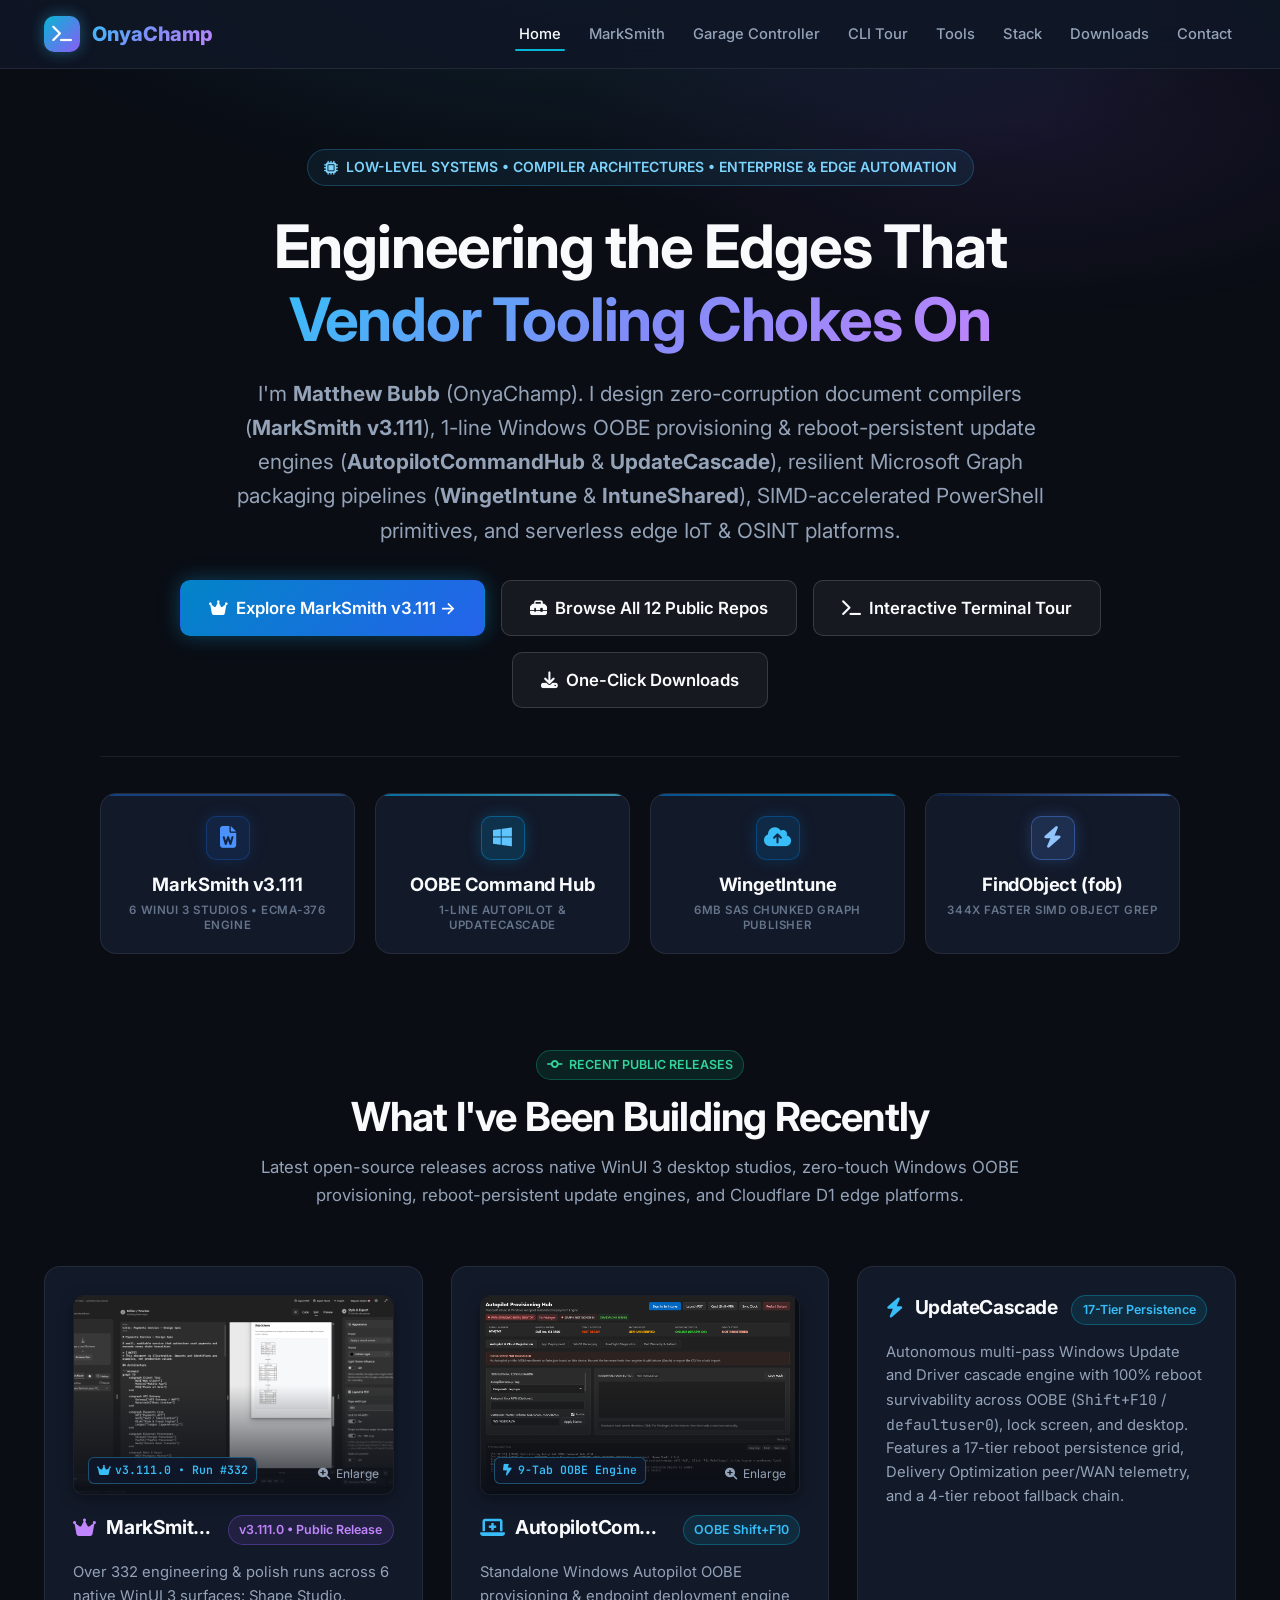
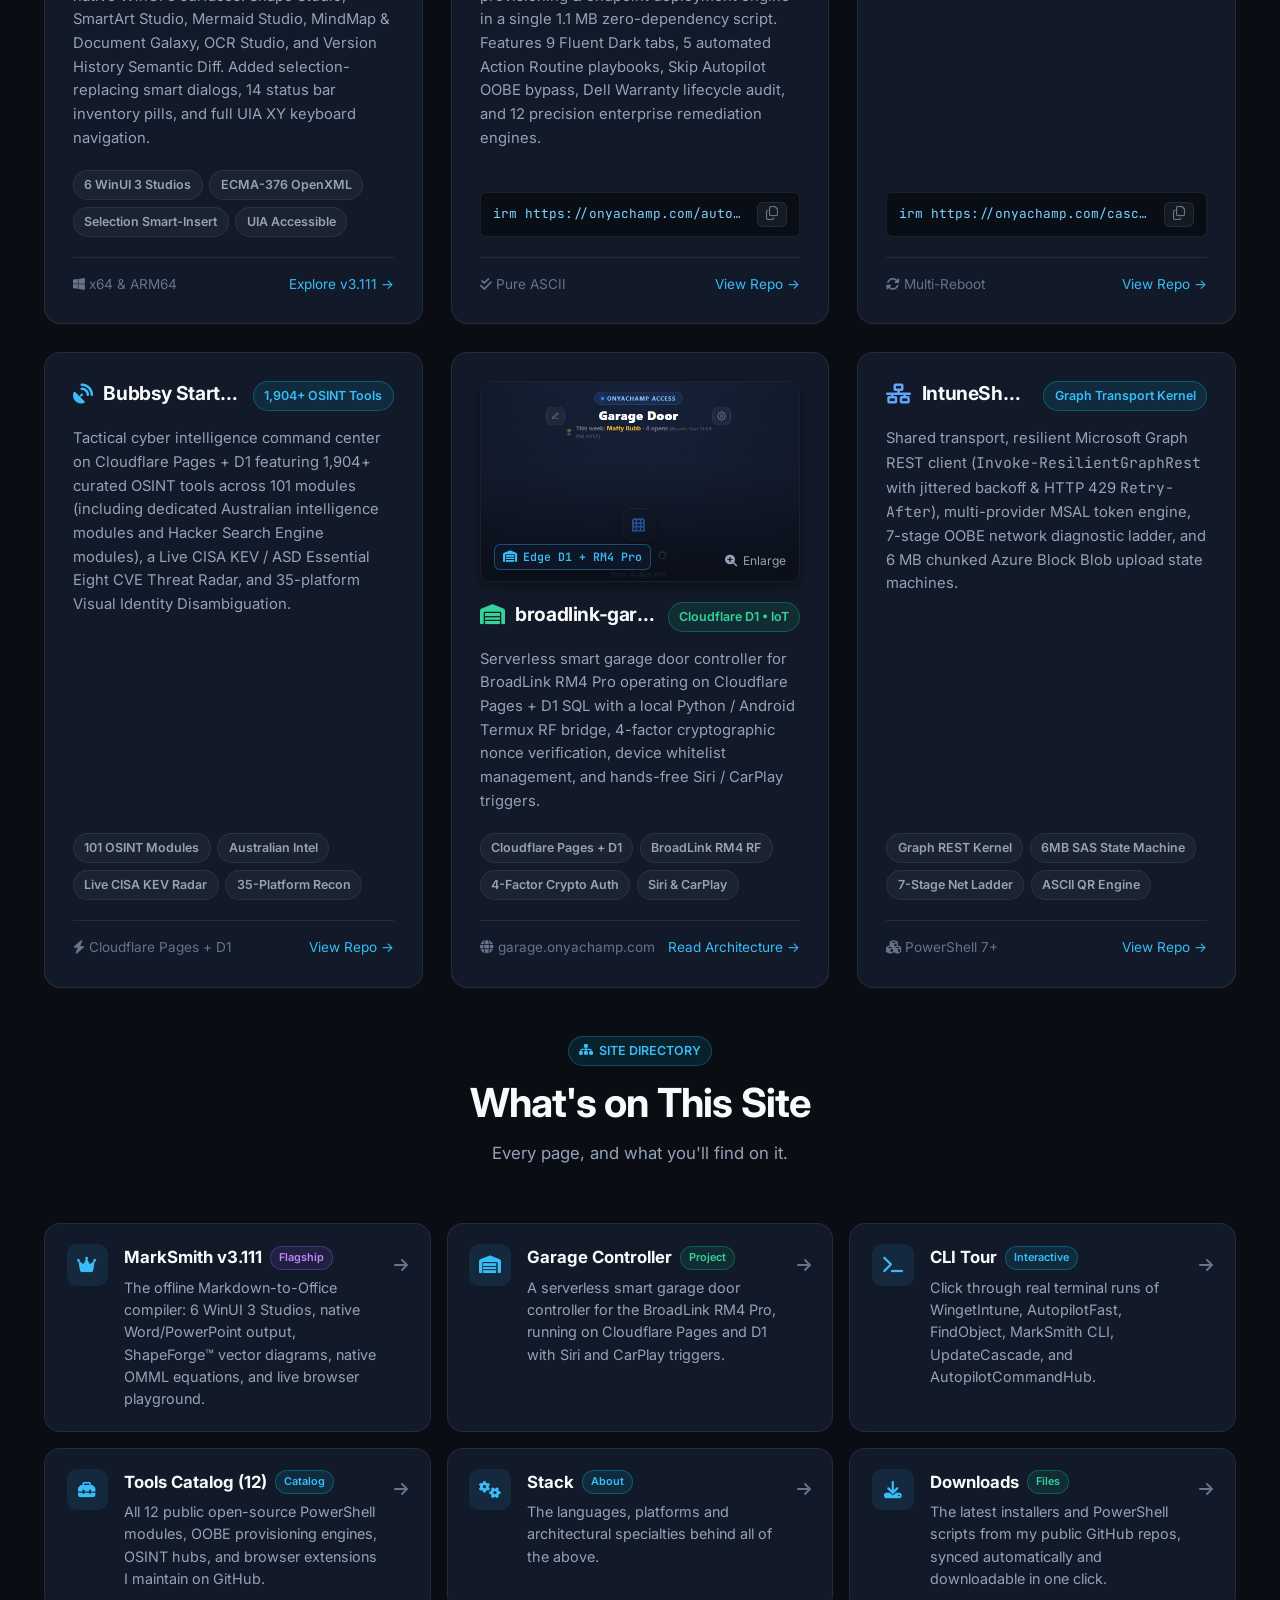
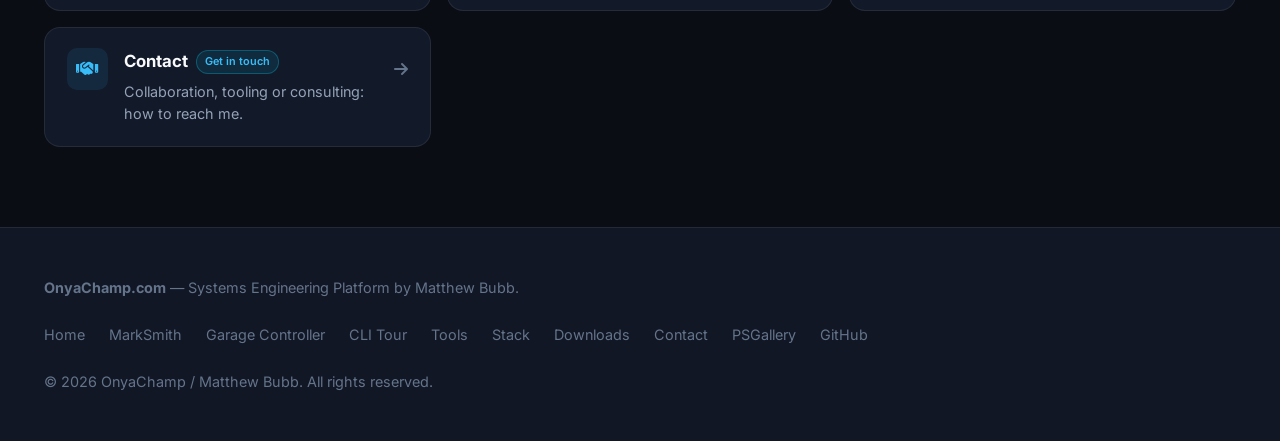
==== index.html @ 49705ce1 "fix(privacy): remove all private GitHub repos and unpublished local projects from public site" ====
<!DOCTYPE html>
<html lang="en">
<head>
    <meta charset="UTF-8">
    <meta name="viewport" content="width=device-width, initial-scale=1.0">
    <title>Matthew Bubb | OnyaChamp — Systems Engineer &amp; Tooling Architect</title>
    <meta name="description" content="Portfolio of Matthew Bubb (OnyaChamp). Creator of MarkSmith (v3.111.0), AutopilotCommandHub, UpdateCascade, WingetIntune, AutopilotFast, IntuneShared, FindObject, WingetBatch, Bubbsy Start Page, and broadlink-garage-controller.">
    <meta name="keywords" content="Matthew Bubb, OnyaChamp, MarkSmith, AutopilotCommandHub, UpdateCascade, Bubbsy Start Page, WingetIntune, AutopilotFast, IntuneShared, LocalPilot, WingetBatch, FindObject, broadlink-garage-controller, BroadLink RM4, IoT, PowerShell, C#, OpenXML, Systems Engineer">
    <meta name="author" content="Matthew Bubb">

    <!-- Open Graph / Social Meta -->
    <meta property="og:type" content="website">
    <meta property="og:url" content="https://onyachamp.com/">
    <meta property="og:title" content="Matthew Bubb | OnyaChamp — Systems Engineer &amp; Tooling Architect">
    <meta property="og:description" content="Zero-corruption document compilers, OOBE provisioning engines, cloud infrastructure pipelines, and enterprise systems automation tooling.">
    <meta property="og:image" content="https://avatars.githubusercontent.com/u/49204026?v=4">

    <!-- Twitter Card -->
    <meta name="twitter:card" content="summary_large_image">
    <meta name="twitter:site" content="@TheBubbsy">
    <meta name="twitter:title" content="Matthew Bubb | OnyaChamp — Systems Engineer &amp; Tooling Architect">
    <meta name="twitter:description" content="Zero-corruption document compilers, OOBE provisioning engines, cloud infrastructure pipelines, and enterprise systems automation tooling.">
    <meta name="twitter:image" content="https://avatars.githubusercontent.com/u/49204026?v=4">

    <link rel="canonical" href="https://onyachamp.com/">

    <!-- Fonts & Icons -->
    <link rel="preconnect" href="https://fonts.googleapis.com">
    <link rel="preconnect" href="https://fonts.gstatic.com" crossorigin>
    <link href="https://fonts.googleapis.com/css2?family=Inter:wght@400;500;600;700;800&family=JetBrains+Mono:wght@400;500;600;700&display=swap" rel="stylesheet">
    <link rel="stylesheet" href="https://cdnjs.cloudflare.com/ajax/libs/font-awesome/6.5.1/css/all.min.css">
    
    <link rel="stylesheet" href="style.css">
</head>
<body>

    <!-- Navigation Bar -->
    <header class="navbar">
        <div class="container nav-container">
            <a href="index.html" class="nav-brand">
                <div class="brand-icon">
                    <i class="fas fa-terminal"></i>
                </div>
                <span class="brand-title">OnyaChamp</span>
            </a>

            <nav>
                <ul class="nav-links">
                    <li><a href="index.html" class="active" aria-current="page">Home</a></li>
                    <li><a href="marksmith.html">MarkSmith</a></li>
                    <li><a href="garage-controller.html">Garage Controller</a></li>
                    <li><a href="cli-tour.html">CLI Tour</a></li>
                    <li><a href="tools.html">Tools</a></li>
                    <li><a href="stack.html">Stack</a></li>
                    <li><a href="resources.html">Downloads</a></li>
                    <li><a href="contact.html">Contact</a></li>
                </ul>
            </nav>

            <div class="nav-cta">
                <a href="https://www.buymeacoffee.com/mbubbtechz" target="_blank" rel="noopener noreferrer" class="btn btn-coffee btn-sm" title="Support on Buy Me a Coffee">
                    <i class="fas fa-mug-hot"></i> Coffee
                </a>
                <a href="https://github.com/thebubbsy" target="_blank" rel="noopener noreferrer" class="btn btn-secondary btn-sm">
                    <i class="fab fa-github"></i> GitHub
                </a>
            </div>

            <button class="mobile-menu-btn" aria-label="Toggle navigation menu">
                <i class="fas fa-bars"></i>
            </button>
        </div>
    </header>

    <main>
    <!-- Hero Section -->
    <section class="hero">
        <div class="container">
            <div class="hero-pill">
                <i class="fas fa-microchip"></i> LOW-LEVEL SYSTEMS &bull; COMPILER ARCHITECTURES &bull; ENTERPRISE &amp; EDGE AUTOMATION
            </div>
            
            <h1>
                Engineering the Edges That <br>
                <span class="gradient-text">Vendor Tooling Chokes On</span>
            </h1>

            <p class="lead">
                I'm <strong>Matthew Bubb</strong> (OnyaChamp). I design zero-corruption document compilers (<strong>MarkSmith v3.111</strong>), 1-line Windows OOBE provisioning &amp; reboot-persistent update engines (<strong>AutopilotCommandHub</strong> &amp; <strong>UpdateCascade</strong>), resilient Microsoft Graph packaging pipelines (<strong>WingetIntune</strong> &amp; <strong>IntuneShared</strong>), SIMD-accelerated PowerShell primitives, and serverless edge IoT &amp; OSINT platforms.
            </p>

            <div class="hero-actions">
                <a href="marksmith.html" class="btn btn-primary btn-lg">
                    <i class="fas fa-crown"></i> Explore MarkSmith v3.111 &rarr;
                </a>
                <a href="tools.html" class="btn btn-secondary btn-lg">
                    <i class="fas fa-toolbox"></i> Browse All 12 Public Repos
                </a>
                <a href="cli-tour.html" class="btn btn-secondary btn-lg">
                    <i class="fas fa-terminal"></i> Interactive Terminal Tour
                </a>
                <a href="resources.html" class="btn btn-secondary btn-lg">
                    <i class="fas fa-download"></i> One-Click Downloads
                </a>
            </div>

            <div class="hero-stats">
                <div class="stat-item stat-item-word">
                    <div class="stat-icon-badge icon-word">
                        <i class="fa-solid fa-file-word"></i>
                    </div>
                    <div class="stat-content">
                        <div class="stat-value">MarkSmith v3.111</div>
                        <div class="stat-label">6 WinUI 3 Studios &bull; ECMA-376 Engine</div>
                    </div>
                </div>
                <div class="stat-item stat-item-autopilot">
                    <div class="stat-icon-badge icon-autopilot">
                        <i class="fa-brands fa-windows"></i>
                    </div>
                    <div class="stat-content">
                        <div class="stat-value">OOBE Command Hub</div>
                        <div class="stat-label">1-Line Autopilot &amp; UpdateCascade</div>
                    </div>
                </div>
                <div class="stat-item stat-item-intune">
                    <div class="stat-icon-badge icon-intune">
                        <i class="fa-solid fa-cloud-arrow-up"></i>
                    </div>
                    <div class="stat-content">
                        <div class="stat-value">WingetIntune</div>
                        <div class="stat-label">6MB SAS Chunked Graph Publisher</div>
                    </div>
                </div>
                <div class="stat-item stat-item-powershell">
                    <div class="stat-icon-badge icon-powershell">
                        <i class="fa-solid fa-bolt"></i>
                    </div>
                    <div class="stat-content">
                        <div class="stat-value">FindObject (fob)</div>
                        <div class="stat-label">344x Faster SIMD Object Grep</div>
                    </div>
                </div>
            </div>
        </div>
    </section>

    <!-- Recent Engineering & Late-2026 Public Releases -->
    <section id="recent-work" class="repos-section" style="padding-top: 2rem; padding-bottom: 2rem;">
        <div class="container">
            <div class="section-header">
                <span class="badge badge-emerald"><i class="fas fa-code-commit"></i> RECENT PUBLIC RELEASES</span>
                <h2>What I've Been Building Recently</h2>
                <p>Latest open-source releases across native WinUI 3 desktop studios, zero-touch Windows OOBE provisioning, reboot-persistent update engines, and Cloudflare D1 edge platforms.</p>
            </div>

            <div class="repos-grid">
                <!-- 1. MarkSmith v3.111.0 (Run #332) -->
                <div class="repo-card" data-category="flagship">
                    <div class="repo-card-media" data-full="media/desktop-split.png" data-caption="MarkSmith v3.111.0 WinUI 3 Desktop Studio — 6 integrated design &amp; diff studios, Selection-Aware Smart Insert dialogs, and 14 Status Bar Quick-Copy pills.">
                        <img src="media/desktop-split.png" alt="MarkSmith v3.111.0 WinUI 3 Desktop Studio" loading="lazy">
                        <div class="repo-shot-overlay">
                            <span class="repo-shot-tag"><i class="fas fa-crown"></i> v3.111.0 &bull; Run #332</span>
                            <span class="repo-zoom-hint"><i class="fas fa-magnifying-glass-plus"></i> Enlarge</span>
                        </div>
                    </div>
                    <div class="repo-header">
                        <div class="repo-title-group">
                            <i class="fas fa-crown repo-icon" style="color: #c084fc;"></i>
                            <h4 class="repo-name"><a href="marksmith.html">MarkSmith Studio</a></h4>
                        </div>
                        <span class="badge badge-purple">v3.111.0 &bull; Public Release</span>
                    </div>
                    <p class="repo-desc">Over 332 engineering &amp; polish runs across 6 native WinUI 3 surfaces: Shape Studio, SmartArt Studio, Mermaid Studio, MindMap &amp; Document Galaxy, OCR Studio, and Version History Semantic Diff. Added selection-replacing smart dialogs, 14 status bar inventory pills, and full UIA XY keyboard navigation.</p>
                    <div class="repo-tags">
                        <span class="badge">6 WinUI 3 Studios</span>
                        <span class="badge">ECMA-376 OpenXML</span>
                        <span class="badge">Selection Smart-Insert</span>
                        <span class="badge">UIA Accessible</span>
                    </div>
                    <div class="repo-footer">
                        <div class="repo-meta">
                            <span><i class="fab fa-windows"></i> x64 &amp; ARM64</span>
                        </div>
                        <a href="marksmith.html">Explore v3.111 &rarr;</a>
                    </div>
                </div>

                <!-- 2. Autopilot OOBE Command Hub -->
                <div class="repo-card" data-category="cloud powershell">
                    <div class="repo-card-media" data-full="media/autopilot-hub-registration.png" data-caption="Autopilot OOBE Command Hub — 9-tab WinUI 3 Fluent Dark WPF deployment engine with 5 automated Action Routine playbooks and Dell Warranty refresh assessment.">
                        <img src="media/autopilot-hub-registration.png" alt="Autopilot OOBE Command Hub interface" loading="lazy">
                        <div class="repo-shot-overlay">
                            <span class="repo-shot-tag"><i class="fas fa-bolt-lightning"></i> 9-Tab OOBE Engine</span>
                            <span class="repo-zoom-hint"><i class="fas fa-magnifying-glass-plus"></i> Enlarge</span>
                        </div>
                    </div>
                    <div class="repo-header">
                        <div class="repo-title-group">
                            <i class="fas fa-laptop-medical repo-icon" style="color: #38bdf8;"></i>
                            <h4 class="repo-name"><a href="https://github.com/thebubbsy/AutopilotCommandHub" target="_blank" rel="noopener noreferrer">AutopilotCommandHub</a></h4>
                        </div>
                        <span class="badge badge-cyan">OOBE Shift+F10</span>
                    </div>
                    <p class="repo-desc">Standalone Windows Autopilot OOBE provisioning &amp; endpoint deployment engine in a single 1.1&nbsp;MB zero-dependency script. Features 9 Fluent Dark tabs, 5 automated Action Routine playbooks, Skip Autopilot OOBE bypass, Dell Warranty lifecycle audit, and 12 precision enterprise remediation engines.</p>
                    <div class="repo-terminal">
                        <code>irm https://onyachamp.com/autopilot | iex</code>
                        <button class="copy-btn" data-copy="irm https://onyachamp.com/autopilot | iex" title="Copy command">
                            <i class="far fa-copy"></i>
                        </button>
                    </div>
                    <div class="repo-footer">
                        <div class="repo-meta">
                            <span><i class="fas fa-check-double"></i> Pure ASCII</span>
                        </div>
                        <a href="https://github.com/thebubbsy/AutopilotCommandHub" target="_blank" rel="noopener noreferrer">View Repo &rarr;</a>
                    </div>
                </div>

                <!-- 3. UpdateCascade -->
                <div class="repo-card" data-category="cloud powershell">
                    <div class="repo-header">
                        <div class="repo-title-group">
                            <i class="fas fa-bolt repo-icon" style="color: #38bdf8;"></i>
                            <h4 class="repo-name"><a href="https://github.com/thebubbsy/UpdateCascade" target="_blank" rel="noopener noreferrer">UpdateCascade</a></h4>
                        </div>
                        <span class="badge badge-cyan">17-Tier Persistence</span>
                    </div>
                    <p class="repo-desc">Autonomous multi-pass Windows Update and Driver cascade engine with 100% reboot survivability across OOBE (<code>Shift+F10</code> / <code>defaultuser0</code>), lock screen, and desktop. Features a 17-tier reboot persistence grid, Delivery Optimization peer/WAN telemetry, and a 4-tier reboot fallback chain.</p>
                    <div class="repo-terminal">
                        <code>irm https://onyachamp.com/cascade | iex</code>
                        <button class="copy-btn" data-copy="irm https://onyachamp.com/cascade | iex" title="Copy command">
                            <i class="far fa-copy"></i>
                        </button>
                    </div>
                    <div class="repo-footer">
                        <div class="repo-meta">
                            <span><i class="fas fa-rotate"></i> Multi-Reboot</span>
                        </div>
                        <a href="https://github.com/thebubbsy/UpdateCascade" target="_blank" rel="noopener noreferrer">View Repo &rarr;</a>
                    </div>
                </div>

                <!-- 4. Bubbsy Start Page & Tactical OSINT Hub -->
                <div class="repo-card" data-category="edge cloud">
                    <div class="repo-header">
                        <div class="repo-title-group">
                            <i class="fas fa-satellite-dish repo-icon" style="color: #38bdf8;"></i>
                            <h4 class="repo-name"><a href="https://github.com/thebubbsy/bubbsy-start-page" target="_blank" rel="noopener noreferrer">Bubbsy Start Page &amp; OSINT Hub</a></h4>
                        </div>
                        <span class="badge badge-cyan">1,904+ OSINT Tools</span>
                    </div>
                    <p class="repo-desc">Tactical cyber intelligence command center on Cloudflare Pages + D1 featuring 1,904+ curated OSINT tools across 101 modules (including dedicated Australian intelligence modules and Hacker Search Engine modules), a Live CISA KEV / ASD Essential Eight CVE Threat Radar, and 35-platform Visual Identity Disambiguation.</p>
                    <div class="repo-tags">
                        <span class="badge">101 OSINT Modules</span>
                        <span class="badge">Australian Intel</span>
                        <span class="badge">Live CISA KEV Radar</span>
                        <span class="badge">35-Platform Recon</span>
                    </div>
                    <div class="repo-footer">
                        <div class="repo-meta">
                            <span><i class="fas fa-bolt"></i> Cloudflare Pages + D1</span>
                        </div>
                        <a href="https://github.com/thebubbsy/bubbsy-start-page" target="_blank" rel="noopener noreferrer">View Repo &rarr;</a>
                    </div>
                </div>

                <!-- 5. BroadLink Garage Controller -->
                <div class="repo-card" data-category="edge cloud">
                    <div class="repo-card-media" data-full="media/garage-keypad.png" data-caption="BroadLink Garage Controller mobile PWA keypad — single-tap cryptographic trigger with live connection state.">
                        <img src="media/garage-keypad.png" alt="BroadLink Garage Controller mobile PWA keypad" loading="lazy">
                        <div class="repo-shot-overlay">
                            <span class="repo-shot-tag"><i class="fas fa-warehouse"></i> Edge D1 + RM4 Pro</span>
                            <span class="repo-zoom-hint"><i class="fas fa-magnifying-glass-plus"></i> Enlarge</span>
                        </div>
                    </div>
                    <div class="repo-header">
                        <div class="repo-title-group">
                            <i class="fas fa-warehouse repo-icon" style="color: #34d399;"></i>
                            <h4 class="repo-name"><a href="garage-controller.html">broadlink-garage-controller</a></h4>
                        </div>
                        <span class="badge badge-emerald">Cloudflare D1 &bull; IoT</span>
                    </div>
                    <p class="repo-desc">Serverless smart garage door controller for BroadLink RM4 Pro operating on Cloudflare Pages + D1 SQL with a local Python / Android Termux RF bridge, 4-factor cryptographic nonce verification, device whitelist management, and hands-free Siri / CarPlay triggers.</p>
                    <div class="repo-tags">
                        <span class="badge">Cloudflare Pages + D1</span>
                        <span class="badge">BroadLink RM4 RF</span>
                        <span class="badge">4-Factor Crypto Auth</span>
                        <span class="badge">Siri &amp; CarPlay</span>
                    </div>
                    <div class="repo-footer">
                        <div class="repo-meta">
                            <span><i class="fas fa-globe"></i> garage.onyachamp.com</span>
                        </div>
                        <a href="garage-controller.html">Read Architecture &rarr;</a>
                    </div>
                </div>

                <!-- 6. IntuneShared & WingetIntune Kernel -->
                <div class="repo-card" data-category="cloud powershell">
                    <div class="repo-header">
                        <div class="repo-title-group">
                            <i class="fas fa-network-wired repo-icon" style="color: #60a5fa;"></i>
                            <h4 class="repo-name"><a href="https://github.com/thebubbsy/IntuneShared" target="_blank" rel="noopener noreferrer">IntuneShared &amp; WingetIntune</a></h4>
                        </div>
                        <span class="badge badge-cyan">Graph Transport Kernel</span>
                    </div>
                    <p class="repo-desc">Shared transport, resilient Microsoft Graph REST client (<code>Invoke-ResilientGraphRest</code> with jittered backoff &amp; HTTP 429 <code>Retry-After</code>), multi-provider MSAL token engine, 7-stage OOBE network diagnostic ladder, and 6&nbsp;MB chunked Azure Block Blob upload state machines.</p>
                    <div class="repo-tags">
                        <span class="badge">Graph REST Kernel</span>
                        <span class="badge">6MB SAS State Machine</span>
                        <span class="badge">7-Stage Net Ladder</span>
                        <span class="badge">ASCII QR Engine</span>
                    </div>
                    <div class="repo-footer">
                        <div class="repo-meta">
                            <span><i class="fas fa-cubes"></i> PowerShell 7+</span>
                        </div>
                        <a href="https://github.com/thebubbsy/IntuneShared" target="_blank" rel="noopener noreferrer">View Repo &rarr;</a>
                    </div>
                </div>
            </div>
        </div>
    </section>

    <!-- Site Directory -->
    <section id="directory" class="directory-section">
        <div class="container">
            <div class="section-header">
                <span class="badge badge-cyan"><i class="fas fa-sitemap"></i> SITE DIRECTORY</span>
                <h2>What's on This Site</h2>
                <p>Every page, and what you'll find on it.</p>
            </div>

            <nav class="dir-grid" aria-label="Site directory">
                <a class="dir-card" href="marksmith.html">
                    <span class="dir-icon"><i class="fas fa-crown"></i></span>
                    <span class="dir-body">
                        <span class="dir-title">MarkSmith v3.111 <span class="badge badge-purple">Flagship</span></span>
                        <span class="dir-desc">The offline Markdown-to-Office compiler: 6 WinUI 3 Studios, native Word/PowerPoint output, ShapeForge™ vector diagrams, native OMML equations, and live browser playground.</span>
                    </span>
                    <i class="fas fa-arrow-right dir-arrow" aria-hidden="true"></i>
                </a>
                <a class="dir-card" href="garage-controller.html">
                    <span class="dir-icon"><i class="fas fa-warehouse"></i></span>
                    <span class="dir-body">
                        <span class="dir-title">Garage Controller <span class="badge badge-emerald">Project</span></span>
                        <span class="dir-desc">A serverless smart garage door controller for the BroadLink RM4 Pro, running on Cloudflare Pages and D1 with Siri and CarPlay triggers.</span>
                    </span>
                    <i class="fas fa-arrow-right dir-arrow" aria-hidden="true"></i>
                </a>
                <a class="dir-card" href="cli-tour.html">
                    <span class="dir-icon"><i class="fas fa-terminal"></i></span>
                    <span class="dir-body">
                        <span class="dir-title">CLI Tour <span class="badge badge-cyan">Interactive</span></span>
                        <span class="dir-desc">Click through real terminal runs of WingetIntune, AutopilotFast, FindObject, MarkSmith CLI, UpdateCascade, and AutopilotCommandHub.</span>
                    </span>
                    <i class="fas fa-arrow-right dir-arrow" aria-hidden="true"></i>
                </a>
                <a class="dir-card" href="tools.html">
                    <span class="dir-icon"><i class="fas fa-toolbox"></i></span>
                    <span class="dir-body">
                        <span class="dir-title">Tools Catalog (12) <span class="badge badge-cyan">Catalog</span></span>
                        <span class="dir-desc">All 12 public open-source PowerShell modules, OOBE provisioning engines, OSINT hubs, and browser extensions I maintain on GitHub.</span>
                    </span>
                    <i class="fas fa-arrow-right dir-arrow" aria-hidden="true"></i>
                </a>
                <a class="dir-card" href="stack.html">
                    <span class="dir-icon"><i class="fas fa-gears"></i></span>
                    <span class="dir-body">
                        <span class="dir-title">Stack <span class="badge badge-cyan">About</span></span>
                        <span class="dir-desc">The languages, platforms and architectural specialties behind all of the above.</span>
                    </span>
                    <i class="fas fa-arrow-right dir-arrow" aria-hidden="true"></i>
                </a>
                <a class="dir-card" href="resources.html">
                    <span class="dir-icon"><i class="fas fa-download"></i></span>
                    <span class="dir-body">
                        <span class="dir-title">Downloads <span class="badge badge-emerald">Files</span></span>
                        <span class="dir-desc">The latest installers and PowerShell scripts from my public GitHub repos, synced automatically and downloadable in one click.</span>
                    </span>
                    <i class="fas fa-arrow-right dir-arrow" aria-hidden="true"></i>
                </a>
                <a class="dir-card" href="contact.html">
                    <span class="dir-icon"><i class="fas fa-handshake"></i></span>
                    <span class="dir-body">
                        <span class="dir-title">Contact <span class="badge badge-cyan">Get in touch</span></span>
                        <span class="dir-desc">Collaboration, tooling or consulting: how to reach me.</span>
                    </span>
                    <i class="fas fa-arrow-right dir-arrow" aria-hidden="true"></i>
                </a>
            </nav>
        </div>
    </section>
    </main>

    <!-- Footer -->
    <footer>
        <div class="container">
            <div class="footer-grid">
                <div class="footer-brand">
                    <strong>OnyaChamp.com</strong> — Systems Engineering Platform by Matthew Bubb.
                </div>

                <ul class="footer-nav">
                    <li><a href="index.html">Home</a></li>
                    <li><a href="marksmith.html">MarkSmith</a></li>
                    <li><a href="garage-controller.html">Garage Controller</a></li>
                    <li><a href="cli-tour.html">CLI Tour</a></li>
                    <li><a href="tools.html">Tools</a></li>
                    <li><a href="stack.html">Stack</a></li>
                    <li><a href="resources.html">Downloads</a></li>
                    <li><a href="contact.html">Contact</a></li>
                    <li><a href="https://www.powershellgallery.com/profiles/bubbsy" target="_blank" rel="noopener noreferrer">PSGallery</a></li>
                    <li><a href="https://github.com/thebubbsy" target="_blank" rel="noopener noreferrer">GitHub</a></li>
                </ul>

                <div class="footer-copy">
                    &copy; 2026 OnyaChamp / Matthew Bubb. All rights reserved.
                </div>
            </div>
        </div>
    </footer>

    <!-- Universal Lightbox Modal -->
    <div id="shot-lightbox" class="shot-lightbox" role="dialog" aria-modal="true" aria-label="Enlarged screenshot" hidden>
        <button class="lightbox-close" type="button" aria-label="Close screenshot preview">&times;</button>
        <button class="lightbox-nav-btn lightbox-prev" type="button" aria-label="Previous screenshot">
            <i class="fas fa-chevron-left"></i>
        </button>
        <button class="lightbox-nav-btn lightbox-next" type="button" aria-label="Next screenshot">
            <i class="fas fa-chevron-right"></i>
        </button>
        <div class="shot-lightbox-inner">
            <img id="lightbox-img" src="" alt="Enlarged screenshot preview">
            <div id="lightbox-caption" class="lightbox-caption"></div>
            <div id="lightbox-counter" class="lightbox-counter"></div>
        </div>
    </div>

    <!-- JavaScript -->
    <script src="app.js"></script>
</body>
</html>
---- style.css ----
/* ==========================================================================
   OnyaChamp / Matthew Bubb - Professional Platform & MarkSmith Engine
   Theme: Modern Dark Mode, High-Performance Systems & Release Showcase
   ========================================================================== */

:root {
  --bg-primary: #0a0d14;
  --bg-secondary: #111724;
  --bg-tertiary: #182234;
  --bg-card: rgba(22, 30, 48, 0.75);
  --bg-card-hover: rgba(30, 42, 68, 0.85);
  --bg-glass: rgba(16, 23, 38, 0.85);
  
  --border-subtle: rgba(255, 255, 255, 0.08);
  --border-medium: rgba(255, 255, 255, 0.15);
  --border-accent: rgba(56, 189, 248, 0.35);
  --border-glow: rgba(56, 189, 248, 0.6);

  --text-primary: #f8fafc;
  --text-secondary: #94a3b8;
  --text-muted: #64748b;
  --text-accent: #38bdf8;
  
  --accent-cyan: #06b6d4;
  --accent-blue: #3b82f6;
  --accent-purple: #8b5cf6;
  --accent-emerald: #10b981;
  --accent-amber: #f59e0b;
  --accent-pink: #ec4899;

  --gradient-brand: linear-gradient(135deg, #38bdf8 0%, #818cf8 50%, #c084fc 100%);
  --gradient-card: linear-gradient(180deg, rgba(255, 255, 255, 0.04) 0%, rgba(255, 255, 255, 0) 100%);
  --gradient-glow: radial-gradient(circle at 50% -20%, rgba(56, 189, 248, 0.18), transparent 70%);

  --font-sans: 'Inter', -apple-system, BlinkMacSystemFont, 'Segoe UI', Roboto, Helvetica, Arial, sans-serif;
  --font-mono: 'JetBrains Mono', 'Fira Code', Consolas, Monaco, monospace;

  --radius-sm: 6px;
  --radius-md: 10px;
  --radius-lg: 16px;
  --radius-xl: 24px;
  --radius-full: 9999px;

  --shadow-sm: 0 1px 2px rgba(0, 0, 0, 0.3);
  --shadow-md: 0 4px 16px -2px rgba(0, 0, 0, 0.5);
  --shadow-lg: 0 12px 32px -4px rgba(0, 0, 0, 0.6);
  --shadow-glow: 0 0 30px rgba(56, 189, 248, 0.25);
  --shadow-glow-purple: 0 0 30px rgba(168, 85, 247, 0.25);

  --max-width: 1240px;
  --transition-fast: 0.15s ease;
  --transition-normal: 0.25s ease;
  --transition-slow: 0.4s cubic-bezier(0.16, 1, 0.3, 1);
}

/* Reset & Global Box Model */
*, *::before, *::after {
  box-sizing: border-box;
  margin: 0;
  padding: 0;
}

html {
  scroll-behavior: smooth;
  color-scheme: dark;
  width: 100%;
  max-width: 100vw;
  overflow-x: hidden;
}

body {
  font-family: var(--font-sans);
  background-color: var(--bg-primary);
  color: var(--text-primary);
  line-height: 1.6;
  -webkit-font-smoothing: antialiased;
  -moz-osx-font-smoothing: grayscale;
  width: 100%;
  max-width: 100vw;
  overflow-x: hidden;
  position: relative;
}

/* Ambient Background Light */
body::before {
  content: '';
  position: fixed;
  top: 0;
  left: 50%;
  transform: translateX(-50%);
  width: 100vw;
  height: 650px;
  background: radial-gradient(ellipse 70% 380px at 50% -100px, rgba(56, 189, 248, 0.14), transparent 80%),
              radial-gradient(ellipse 50% 280px at 80% 120px, rgba(139, 92, 246, 0.1), transparent 70%);
  pointer-events: none;
  z-index: 0;
}

.container {
  width: 100%;
  max-width: var(--max-width);
  margin: 0 auto;
  padding: 0 1.5rem;
  position: relative;
  z-index: 1;
  min-width: 0;
}

/* Typography & Word Wrapping Defenses */
h1, h2, h3, h4, h5, h6 {
  color: var(--text-primary);
  font-weight: 700;
  letter-spacing: -0.02em;
  overflow-wrap: break-word;
  word-break: normal;
}

h1 { font-size: clamp(2.2rem, 5vw, 3.75rem); line-height: 1.22; }
h2 { font-size: clamp(1.75rem, 3.5vw, 2.5rem); line-height: 1.25; }
h3 { font-size: clamp(1.25rem, 2.5vw, 1.6rem); line-height: 1.3; }
h4 { font-size: clamp(1.05rem, 2vw, 1.25rem); line-height: 1.35; }

p, span, li, a, td, th, strong, em {
  overflow-wrap: break-word;
}

p { color: var(--text-secondary); line-height: 1.65; }
a { color: var(--text-accent); text-decoration: none; transition: color var(--transition-fast); }
a:hover { color: #7dd3fc; }

code, pre, kbd, samp {
  font-family: var(--font-mono);
  overflow-wrap: break-word;
  word-break: break-word;
}

img, video, svg, canvas {
  max-width: 100%;
  height: auto;
  display: block;
}

/* Navigation Bar */
.navbar {
  position: sticky;
  top: 0;
  z-index: 100;
  background: var(--bg-glass);
  backdrop-filter: blur(16px);
  -webkit-backdrop-filter: blur(16px);
  border-bottom: 1px solid var(--border-subtle);
  transition: background var(--transition-normal);
}

.nav-container {
  display: flex;
  align-items: center;
  justify-content: space-between;
  height: 4.25rem;
  gap: 1rem;
}

.nav-brand {
  display: flex;
  align-items: center;
  gap: 0.75rem;
  font-size: 1.25rem;
  font-weight: 700;
  color: var(--text-primary);
  min-width: 0;
  flex-shrink: 0;
}

.brand-icon {
  width: 36px;
  height: 36px;
  border-radius: var(--radius-md);
  background: linear-gradient(135deg, var(--accent-cyan), var(--accent-purple));
  display: flex;
  align-items: center;
  justify-content: center;
  color: #fff;
  font-size: 1.1rem;
  box-shadow: 0 0 15px rgba(56, 189, 248, 0.4);
  flex-shrink: 0;
}

.brand-title {
  background: var(--gradient-brand);
  -webkit-background-clip: text;
  -webkit-text-fill-color: transparent;
  font-weight: 800;
}

.nav-links {
  display: flex;
  align-items: center;
  gap: 1.25rem;
  list-style: none;
}

.nav-links a {
  color: var(--text-secondary);
  font-size: 0.92rem;
  font-weight: 500;
  padding: 0.5rem 0.25rem;
  position: relative;
  transition: color var(--transition-fast);
  white-space: nowrap;
}

.nav-links a:hover,
.nav-links a.active {
  color: var(--text-primary);
}

.nav-links a.active::after {
  content: '';
  position: absolute;
  bottom: 0;
  left: 0;
  right: 0;
  height: 2px;
  background: var(--accent-cyan);
  border-radius: 2px;
}

.nav-cta {
  display: flex;
  align-items: center;
  gap: 0.75rem;
  flex-shrink: 0;
}

.mobile-menu-btn {
  display: none;
  background: transparent;
  border: 1px solid var(--border-subtle);
  color: var(--text-primary);
  font-size: 1.25rem;
  padding: 0.5rem 0.75rem;
  border-radius: var(--radius-md);
  cursor: pointer;
  flex-shrink: 0;
}

/* Buttons & Badges */
.btn {
  display: inline-flex;
  align-items: center;
  justify-content: center;
  gap: 0.5rem;
  padding: 0.65rem 1.35rem;
  font-size: 0.95rem;
  font-weight: 600;
  border-radius: var(--radius-md);
  cursor: pointer;
  transition: all var(--transition-normal);
  border: 1px solid transparent;
  white-space: nowrap;
  max-width: 100%;
}

.btn-primary {
  background: linear-gradient(135deg, #0284c7 0%, #2563eb 100%);
  color: #ffffff;
  box-shadow: 0 0 20px rgba(14, 165, 233, 0.35);
}

.btn-primary:hover {
  background: linear-gradient(135deg, #0369a1 0%, #1d4ed8 100%);
  color: #ffffff;
  box-shadow: 0 0 25px rgba(14, 165, 233, 0.5);
  transform: translateY(-1px);
}

.btn-secondary {
  background: rgba(255, 255, 255, 0.05);
  color: var(--text-primary);
  border: 1px solid var(--border-medium);
}

.btn-secondary:hover {
  background: rgba(255, 255, 255, 0.1);
  border-color: var(--border-accent);
  color: #ffffff;
  transform: translateY(-1px);
}

.btn-pro {
  background: linear-gradient(135deg, #8b5cf6 0%, #ec4899 100%);
  color: #ffffff;
  box-shadow: 0 0 20px rgba(139, 92, 246, 0.35);
}

.btn-pro:hover {
  background: linear-gradient(135deg, #7c3aed 0%, #db2777 100%);
  color: #ffffff;
  box-shadow: 0 0 30px rgba(236, 72, 153, 0.5);
  transform: translateY(-1px);
}

.btn-warning {
  background: rgba(245, 158, 11, 0.14);
  color: #fbbf24;
  border: 1px solid rgba(245, 158, 11, 0.38);
  box-shadow: 0 0 15px rgba(245, 158, 11, 0.15);
}

.btn-warning:hover {
  background: rgba(245, 158, 11, 0.25);
  color: #fef08a;
  border-color: rgba(245, 158, 11, 0.65);
  box-shadow: 0 0 20px rgba(245, 158, 11, 0.3);
  transform: translateY(-1px);
}

.btn-coffee {
  background: linear-gradient(135deg, #FFDD00 0%, #FBBF24 100%);
  color: #0f172a !important;
  font-weight: 700;
  border: 1px solid #e5c700;
  box-shadow: 0 0 20px rgba(255, 221, 0, 0.35);
}

.btn-coffee:hover {
  background: linear-gradient(135deg, #FFE033 0%, #F59E0B 100%);
  color: #000000 !important;
  box-shadow: 0 0 25px rgba(255, 221, 0, 0.55);
  transform: translateY(-1px);
}

.btn-sm { padding: 0.4rem 0.85rem; font-size: 0.85rem; }
.btn-lg { padding: 0.85rem 1.75rem; font-size: 1.05rem; }

.badge {
  display: inline-flex;
  align-items: center;
  gap: 0.35rem;
  padding: 0.25rem 0.65rem;
  font-size: 0.78rem;
  font-weight: 600;
  border-radius: var(--radius-full);
  border: 1px solid var(--border-subtle);
  background: rgba(255, 255, 255, 0.04);
  color: var(--text-secondary);
  white-space: nowrap;
}

.badge-cyan { background: rgba(6, 182, 212, 0.12); border-color: rgba(6, 182, 212, 0.35); color: #38bdf8; }
.badge-purple { background: rgba(139, 92, 246, 0.12); border-color: rgba(139, 92, 246, 0.35); color: #c084fc; }
.badge-emerald { background: rgba(16, 185, 129, 0.12); border-color: rgba(16, 185, 129, 0.35); color: #34d399; }

/* Hero Section */
.hero {
  padding: 5rem 0 4rem;
  text-align: center;
  position: relative;
}

.hero-pill {
  display: inline-flex;
  align-items: center;
  gap: 0.5rem;
  padding: 0.4rem 1rem;
  border-radius: var(--radius-full);
  background: rgba(56, 189, 248, 0.08);
  border: 1px solid rgba(56, 189, 248, 0.25);
  color: #7dd3fc;
  font-size: 0.875rem;
  font-weight: 600;
  margin-bottom: 1.5rem;
  animation: fadeInDown 0.6s ease-out;
  max-width: 100%;
}

.hero h1 { margin-bottom: 1.25rem; }

/* Safe Descenders for Gradient Text */
.gradient-text {
  background: var(--gradient-brand);
  -webkit-background-clip: text;
  -webkit-text-fill-color: transparent;
  background-clip: text;
  color: transparent;
  display: inline-block;
  padding-bottom: 0.08em;
  margin-bottom: -0.08em;
}

.hero p.lead {
  font-size: clamp(1.05rem, 2vw, 1.3rem);
  max-width: 840px;
  margin: 0 auto 2rem;
  color: var(--text-secondary);
}

.hero-actions {
  display: flex;
  align-items: center;
  justify-content: center;
  gap: 1rem;
  flex-wrap: wrap;
  margin-bottom: 3rem;
}

.hero-stats {
  display: grid;
  grid-template-columns: repeat(4, 1fr);
  gap: 1.25rem;
  max-width: 1080px;
  margin: 0 auto;
  padding-top: 2.25rem;
  border-top: 1px solid var(--border-subtle);
  min-width: 0;
}

.stat-item {
  display: flex;
  flex-direction: column;
  align-items: center;
  text-align: center;
  padding: 1.35rem 1rem 1.2rem;
  background: var(--bg-card);
  border: 1px solid var(--border-subtle);
  border-radius: var(--radius-lg);
  backdrop-filter: blur(12px);
  min-width: 0;
  overflow: hidden;
  transition: transform var(--transition-normal), border-color var(--transition-normal), box-shadow var(--transition-normal);
  position: relative;
}

.stat-item::before {
  content: '';
  position: absolute;
  top: 0;
  left: 0;
  right: 0;
  height: 2px;
  opacity: 0.6;
  transition: opacity var(--transition-normal);
}

.stat-item:hover {
  transform: translateY(-3px);
  border-color: var(--border-accent);
  box-shadow: 0 10px 25px -5px rgba(0, 0, 0, 0.5), 0 0 20px rgba(56, 189, 248, 0.15);
}

.stat-item:hover::before {
  opacity: 1;
}

.stat-item-word::before { background: linear-gradient(90deg, #185abd, #2b579a); }
.stat-item-intune::before { background: linear-gradient(90deg, #0078d4, #00a4ef); }
.stat-item-autopilot::before { background: linear-gradient(90deg, #00a4ef, #50e6ff); }
.stat-item-powershell::before { background: linear-gradient(90deg, #012456, #5391fe); }

/* Microsoft Ecosystem Icon Badges */
.stat-icon-badge {
  width: 44px;
  height: 44px;
  border-radius: var(--radius-md);
  display: flex;
  align-items: center;
  justify-content: center;
  font-size: 1.35rem;
  margin-bottom: 0.85rem;
  flex-shrink: 0;
  transition: transform var(--transition-normal);
}

.stat-item:hover .stat-icon-badge {
  transform: scale(1.08);
}

/* Microsoft Word / OpenXML */
.icon-word {
  background: rgba(24, 90, 189, 0.18);
  border: 1px solid rgba(24, 90, 189, 0.4);
  color: #4b92ff;
  box-shadow: 0 0 15px rgba(24, 90, 189, 0.25);
}

/* Microsoft Intune Cloud */
.icon-intune {
  background: rgba(0, 120, 212, 0.18);
  border: 1px solid rgba(0, 120, 212, 0.4);
  color: #38bdf8;
  box-shadow: 0 0 15px rgba(0, 120, 212, 0.25);
}

/* Windows Autopilot / Azure AD */
.icon-autopilot {
  background: rgba(0, 164, 239, 0.18);
  border: 1px solid rgba(0, 164, 239, 0.4);
  color: #60c5ff;
  box-shadow: 0 0 15px rgba(0, 164, 239, 0.25);
}

/* Microsoft PowerShell */
.icon-powershell {
  background: rgba(83, 145, 254, 0.18);
  border: 1px solid rgba(83, 145, 254, 0.4);
  color: #93c5fd;
  box-shadow: 0 0 15px rgba(83, 145, 254, 0.25);
}

.stat-content {
  width: 100%;
  min-width: 0;
}

.stat-value {
  font-family: var(--font-sans);
  font-size: 1.15rem;
  font-weight: 700;
  color: var(--text-primary);
  letter-spacing: -0.01em;
  line-height: 1.3;
  white-space: nowrap;
  overflow: hidden;
  text-overflow: ellipsis;
  margin-bottom: 0.35rem;
}

.stat-label {
  font-size: 0.72rem;
  color: var(--text-muted);
  text-transform: uppercase;
  letter-spacing: 0.05em;
  line-height: 1.35;
  font-weight: 600;
}

/* Section Header */
.section-header {
  text-align: center;
  max-width: 780px;
  margin: 0 auto 3.5rem;
}

.section-header .badge { margin-bottom: 0.75rem; }
.section-header h2 { margin-bottom: 0.75rem; }
.section-header p { font-size: 1.05rem; }

/* ==========================================================================
   DESKTOP APP SHOWCASE — Video & Screenshots Gallery
   ========================================================================== */

.app-video {
  margin: 0 0 4rem;
  min-width: 0;
}

.app-video-frame {
  background: #10141d;
  border: 1px solid var(--border-medium);
  border-radius: var(--radius-xl);
  overflow: hidden;
  box-shadow: 0 24px 60px -12px rgba(0, 0, 0, 0.8), var(--shadow-glow);
  min-width: 0;
}

.app-video-chrome {
  display: flex;
  align-items: center;
  gap: 0.5rem;
  height: 38px;
  padding: 0 1rem;
  background: #0d1119;
  border-bottom: 1px solid var(--border-subtle);
  min-width: 0;
}

.chrome-dot {
  width: 10px;
  height: 10px;
  border-radius: var(--radius-full);
  background: rgba(255, 255, 255, 0.18);
  flex: none;
}

.chrome-label {
  margin-left: 0.75rem;
  font-family: var(--font-mono);
  font-size: 0.75rem;
  color: var(--text-muted);
  white-space: nowrap;
  overflow: hidden;
  text-overflow: ellipsis;
  min-width: 0;
  flex: 1 1 auto;
}

.app-video video,
.app-video video img {
  display: block;
  width: 100%;
  height: auto;
  background: #0a0d14;
}

.app-video figcaption {
  margin-top: 1.25rem;
  text-align: center;
  font-size: 0.95rem;
  color: var(--text-secondary);
  line-height: 1.65;
  max-width: 900px;
  margin-left: auto;
  margin-right: auto;
}

.app-video figcaption a {
  color: var(--text-accent);
  text-decoration: none;
  border-bottom: 1px solid transparent;
  transition: border-color var(--transition-fast);
}

.app-video figcaption a:hover { border-bottom-color: var(--text-accent); }

/* --- Gallery & Screenshots --- */
.gallery-heading {
  font-size: 1.6rem;
  margin-bottom: 0.5rem;
}

.gallery-sub {
  color: var(--text-secondary);
  font-size: 0.98rem;
  margin-bottom: 2rem;
  max-width: 72ch;
}

.gallery-sub code,
.section-header code,
.shot figcaption code {
  font-family: var(--font-mono);
  font-size: 0.88em;
  padding: 0.1em 0.4em;
  border-radius: var(--radius-sm);
  background: rgba(56, 189, 248, 0.1);
  color: var(--text-accent);
  word-break: break-word;
}

.shot-grid {
  display: grid;
  grid-template-columns: repeat(auto-fit, minmax(320px, 1fr));
  gap: 1.75rem;
  min-width: 0;
}

.shot {
  margin: 0;
  background: var(--bg-card);
  border: 1px solid var(--border-subtle);
  border-radius: var(--radius-lg);
  overflow: hidden;
  cursor: zoom-in;
  min-width: 0;
  display: flex;
  flex-direction: column;
  transition: transform var(--transition-slow), border-color var(--transition-normal),
              box-shadow var(--transition-normal);
}

.shot:hover,
.shot:focus-visible {
  transform: translateY(-4px);
  border-color: var(--border-accent);
  box-shadow: var(--shadow-lg), var(--shadow-glow);
  outline: none;
}

.shot img {
  display: block;
  width: 100%;
  height: auto;
  border-bottom: 1px solid var(--border-subtle);
  background: var(--bg-secondary);
}

.shot figcaption {
  padding: 1.1rem 1.25rem 1.35rem;
  display: grid;
  gap: 0.4rem;
  min-width: 0;
}

.shot figcaption strong {
  font-size: 1rem;
  color: var(--text-primary);
  line-height: 1.35;
  overflow-wrap: break-word;
}

.shot figcaption span {
  font-size: 0.88rem;
  color: var(--text-secondary);
  line-height: 1.55;
  overflow-wrap: break-word;
}

/* --- Lightbox --- */
.shot-lightbox {
  position: fixed;
  inset: 0;
  z-index: 200;
  display: flex;
  align-items: center;
  justify-content: center;
  padding: 3rem 2rem;
  background: rgba(5, 8, 14, 0.92);
  backdrop-filter: blur(6px);
  cursor: zoom-out;
}

.shot-lightbox[hidden] { display: none; }

.shot-lightbox img {
  max-width: 100%;
  max-height: 100%;
  border-radius: var(--radius-md);
  border: 1px solid var(--border-medium);
  box-shadow: var(--shadow-lg);
}

.lightbox-close {
  position: absolute;
  top: 1.25rem;
  right: 1.75rem;
  width: 44px;
  height: 44px;
  border: 1px solid var(--border-medium);
  border-radius: var(--radius-full);
  background: var(--bg-glass);
  color: var(--text-primary);
  font-size: 1.5rem;
  line-height: 1;
  cursor: pointer;
  transition: border-color var(--transition-fast), color var(--transition-fast);
}

.lightbox-close:hover {
  border-color: var(--border-glow);
  color: var(--text-accent);
}

/* Flagship Cards, Tables & Pricing Styles */
.section-flagship { padding: 5rem 0; position: relative; }

.flagship-card {
  background: linear-gradient(180deg, rgba(24, 34, 54, 0.8) 0%, rgba(13, 19, 33, 0.95) 100%);
  border: 1px solid var(--border-medium);
  border-radius: var(--radius-xl);
  padding: 3rem;
  box-shadow: var(--shadow-lg), var(--shadow-glow);
  position: relative;
  overflow: hidden;
  min-width: 0;
}

.flagship-grid {
  display: grid;
  grid-template-columns: 1.15fr 0.85fr;
  gap: 3rem;
  align-items: center;
  min-width: 0;
}

.flagship-info { min-width: 0; }
.flagship-info h3 { font-size: clamp(1.5rem, 2.5vw, 2rem); margin-bottom: 1rem; line-height: 1.3; }
.flagship-info p { font-size: 1.05rem; margin-bottom: 1.5rem; }

.feature-checklist {
  list-style: none;
  margin-bottom: 2rem;
  display: grid;
  gap: 0.85rem;
  min-width: 0;
}

.feature-checklist li {
  position: relative;
  padding-left: 1.75rem;
  font-size: 0.95rem;
  color: var(--text-primary);
  line-height: 1.6;
  overflow-wrap: break-word;
}

.feature-checklist li code { white-space: nowrap; }

.feature-checklist i {
  position: absolute;
  left: 0;
  top: 0.3rem;
  color: var(--accent-emerald);
}

/* Spotlight Screenshot on Home */
.spotlight-shot {
  display: block;
  border: 1px solid var(--border-subtle);
  border-radius: var(--radius-lg);
  overflow: hidden;
  background: var(--bg-card);
  text-decoration: none;
  color: inherit;
  min-width: 0;
  transition: transform var(--transition-slow), border-color var(--transition-normal),
              box-shadow var(--transition-normal);
}

.spotlight-shot:hover,
.spotlight-shot:focus-visible {
  transform: translateY(-4px);
  border-color: var(--border-accent);
  box-shadow: var(--shadow-lg), var(--shadow-glow);
  outline: none;
}

.spotlight-shot img {
  display: block;
  width: 100%;
  height: auto;
  border-bottom: 1px solid var(--border-subtle);
  background: var(--bg-secondary);
}

.spotlight-shot-caption {
  display: grid;
  gap: 0.4rem;
  padding: 1.1rem 1.25rem 1.35rem;
  min-width: 0;
}

.spotlight-shot-caption strong { font-size: 1rem; color: var(--text-primary); line-height: 1.35; }
.spotlight-shot-caption span { font-size: 0.88rem; color: var(--text-secondary); line-height: 1.55; }
.spotlight-shot-cta { color: var(--text-accent) !important; font-weight: 600; }

/* Features Grid */
.features-grid {
  display: grid;
  grid-template-columns: repeat(auto-fit, minmax(320px, 1fr));
  gap: 1.75rem;
  margin-top: 3.5rem;
  min-width: 0;
}

.feature-card {
  background: var(--bg-card);
  border: 1px solid var(--border-subtle);
  border-radius: var(--radius-lg);
  padding: 2rem;
  transition: all var(--transition-normal);
  display: flex;
  flex-direction: column;
  min-width: 0;
  overflow: hidden;
}

.feature-card:hover {
  border-color: var(--border-accent);
  background: var(--bg-card-hover);
  transform: translateY(-4px);
  box-shadow: var(--shadow-md), 0 0 20px rgba(56, 189, 248, 0.1);
}

.feature-icon-wrapper {
  width: 48px;
  height: 48px;
  border-radius: var(--radius-md);
  display: flex;
  align-items: center;
  justify-content: center;
  font-size: 1.35rem;
  margin-bottom: 1.25rem;
  flex-shrink: 0;
}

.icon-blue { background: rgba(59, 130, 246, 0.15); color: #60a5fa; }
.icon-purple { background: rgba(139, 92, 246, 0.15); color: #c084fc; }
.icon-cyan { background: rgba(6, 182, 212, 0.15); color: #38bdf8; }
.icon-emerald { background: rgba(16, 185, 129, 0.15); color: #34d399; }
.icon-amber { background: rgba(245, 158, 11, 0.15); color: #fbbf24; }
.icon-pink { background: rgba(236, 72, 153, 0.15); color: #f472b6; }

.feature-card h4 { font-size: 1.2rem; margin-bottom: 0.65rem; line-height: 1.3; }
.feature-card p { font-size: 0.925rem; line-height: 1.6; color: var(--text-secondary); }

/* Comparison Table & Capability Audit */
.comparison-section { padding: 5rem 0; }

.audit-callout {
  background: rgba(245, 158, 11, 0.08);
  border: 1px solid rgba(245, 158, 11, 0.35);
  border-radius: var(--radius-lg);
  padding: 1.5rem 1.75rem;
  margin-bottom: 2rem;
  backdrop-filter: blur(12px);
}

.audit-callout-header {
  display: flex;
  align-items: center;
  gap: 0.65rem;
  font-size: 1.05rem;
  color: #fbbf24;
  margin-bottom: 0.85rem;
}

.audit-callout-list {
  list-style: none;
  display: grid;
  gap: 0.65rem;
  padding-left: 0;
  font-size: 0.92rem;
  color: var(--text-secondary);
  line-height: 1.6;
}

.audit-callout-list li strong {
  color: var(--text-primary);
}

.audit-callout-list code {
  font-size: 0.85em;
  padding: 0.1em 0.35em;
  background: rgba(245, 158, 11, 0.15);
  color: #fde68a;
  border-radius: 4px;
}

.table-wrapper {
  overflow-x: auto;
  -webkit-overflow-scrolling: touch;
  border: 1px solid var(--border-medium);
  border-radius: var(--radius-lg);
  background: var(--bg-secondary);
  box-shadow: var(--shadow-md);
  margin: 1.5rem 0;
  max-width: 100%;
}

.comparison-table {
  width: 100%;
  min-width: 680px;
  border-collapse: collapse;
  text-align: left;
  font-size: 0.925rem;
}

.audit-table {
  min-width: 960px;
}

.comparison-table th,
.comparison-table td {
  padding: 1.1rem 1.25rem;
  border-bottom: 1px solid var(--border-subtle);
  vertical-align: top;
  line-height: 1.5;
}

.comparison-table th {
  background: var(--bg-tertiary);
  color: var(--text-primary);
  font-weight: 700;
  font-size: 0.9rem;
  text-transform: uppercase;
  letter-spacing: 0.05em;
}

.comparison-table tr:last-child td { border-bottom: none; }
.comparison-table tr:hover td { background: rgba(255, 255, 255, 0.02); }

.comparison-table td.highlight {
  background: rgba(56, 189, 248, 0.04);
  font-weight: 500;
  color: var(--text-primary);
}

.comparison-table th.highlight {
  background: rgba(56, 189, 248, 0.12);
  color: #38bdf8;
  border-bottom: 2px solid var(--accent-cyan);
}

.cell-subtext {
  display: block;
  font-size: 0.78rem;
  color: var(--text-muted);
  line-height: 1.35;
  margin-top: 0.25rem;
  font-weight: 400;
}

.cell-check-dot { color: #10b981; font-size: 0.95rem; line-height: 1; vertical-align: -1px; margin-right: 0.35rem; display: inline-flex; align-items: center; }
.cell-partial-dot { color: #f59e0b; font-size: 0.95rem; line-height: 1; vertical-align: -1px; margin-right: 0.35rem; display: inline-flex; align-items: center; }
.cell-absent-dot { color: #64748b; font-size: 0.95rem; line-height: 1; vertical-align: -1px; margin-right: 0.35rem; display: inline-flex; align-items: center; }
.cell-dash-dot { color: #64748b; font-weight: bold; margin-right: 0.35rem; display: inline-flex; align-items: center; }
.cell-warn-dot { color: #f59e0b; font-size: 0.95rem; margin-right: 0.35rem; display: inline-flex; align-items: center; }

.cell-check { color: #10b981; font-weight: bold; }
.cell-cross { color: #64748b; }

/* Audit Legend */
.audit-legend {
  display: flex;
  align-items: center;
  justify-content: center;
  gap: 1.5rem;
  flex-wrap: wrap;
  padding: 0.85rem 1.25rem;
  background: var(--bg-card);
  border: 1px solid var(--border-subtle);
  border-radius: var(--radius-md);
  margin-top: 1.25rem;
  font-size: 0.82rem;
  color: var(--text-secondary);
}

.legend-item {
  display: inline-flex;
  align-items: center;
  gap: 0.35rem;
}

/* Deep-Dive Analysis Cards */
.audit-notes-grid {
  display: grid;
  grid-template-columns: repeat(2, 1fr);
  gap: 1.5rem;
  margin-top: 2.5rem;
}

.audit-note-card {
  background: var(--bg-card);
  border: 1px solid var(--border-subtle);
  border-radius: var(--radius-lg);
  padding: 1.75rem;
  display: flex;
  flex-direction: column;
}

.audit-note-card h4 {
  font-size: 1.15rem;
  margin-bottom: 0.65rem;
  color: var(--text-primary);
}

.audit-note-card p {
  font-size: 0.92rem;
  color: var(--text-secondary);
  line-height: 1.6;
}

.audit-note-card.highlight-card {
  border-color: rgba(56, 189, 248, 0.35);
  background: linear-gradient(180deg, rgba(24, 34, 54, 0.85) 0%, rgba(13, 19, 33, 0.95) 100%);
  box-shadow: 0 0 20px rgba(56, 189, 248, 0.1);
}

.audit-note-card.highlight-card h4 {
  color: #38bdf8;
}

.audit-note-card.full-width {
  grid-column: 1 / -1;
  background: rgba(17, 23, 36, 0.6);
}

.audit-note-card.full-width p {
  font-size: 0.88rem;
}

/* Video Download Bar & Screenshot DOCX Links */
.video-download-bar {
  display: flex;
  align-items: center;
  justify-content: center;
  gap: 1rem;
  margin-top: 1.25rem;
  flex-wrap: wrap;
}

.shot-download-link {
  display: inline-flex;
  align-items: center;
  gap: 0.4rem;
  margin-top: 0.35rem;
  font-size: 0.82rem;
  font-weight: 600;
  color: #38bdf8;
  transition: color var(--transition-fast);
}

.shot-download-link:hover {
  color: #7dd3fc;
  text-decoration: underline;
}

.shot-download-group {
  display: flex;
  flex-direction: column;
  gap: 0.45rem;
  margin-top: 0.55rem;
}

.shot-download-link.shot-download-raw {
  color: #fbbf24;
  background: rgba(245, 158, 11, 0.12);
  padding: 0.3rem 0.65rem;
  border-radius: 6px;
  border: 1px solid rgba(245, 158, 11, 0.3);
  font-size: 0.775rem;
  width: fit-content;
  text-decoration: none;
  transition: all var(--transition-fast);
}

.shot-download-link.shot-download-raw:hover {
  color: #fef08a;
  background: rgba(245, 158, 11, 0.22);
  border-color: rgba(245, 158, 11, 0.55);
  transform: translateY(-1px);
}

.shot-download-link.shot-download-clean {
  color: #38bdf8;
  background: rgba(14, 165, 233, 0.12);
  padding: 0.3rem 0.65rem;
  border-radius: 6px;
  border: 1px solid rgba(14, 165, 233, 0.3);
  font-size: 0.775rem;
  width: fit-content;
  text-decoration: none;
  transition: all var(--transition-fast);
}

.shot-download-link.shot-download-clean:hover {
  color: #7dd3fc;
  background: rgba(14, 165, 233, 0.22);
  border-color: rgba(14, 165, 233, 0.55);
  transform: translateY(-1px);
}

@media (max-width: 768px) {
  .audit-notes-grid {
    grid-template-columns: 1fr;
  }
}

/* Pricing / Licensing */
.pricing-section { padding: 5rem 0; }

.pricing-grid {
  display: grid;
  grid-template-columns: repeat(auto-fit, minmax(320px, 1fr));
  gap: 2rem;
  max-width: 960px;
  margin: 0 auto;
  min-width: 0;
}

.pricing-card {
  background: var(--bg-card);
  border: 1px solid var(--border-subtle);
  border-radius: var(--radius-xl);
  padding: 2.5rem;
  display: flex;
  flex-direction: column;
  position: relative;
  backdrop-filter: blur(16px);
  min-width: 0;
  transition: all var(--transition-normal);
}

.pricing-card:hover { transform: translateY(-4px); border-color: var(--border-medium); }

.pricing-card.featured {
  background: linear-gradient(180deg, rgba(30, 41, 69, 0.9) 0%, rgba(17, 24, 39, 0.95) 100%);
  border: 2px solid var(--accent-purple);
  box-shadow: var(--shadow-glow-purple), var(--shadow-lg);
}

.pricing-badge {
  position: absolute;
  top: -12px;
  right: 24px;
  background: linear-gradient(135deg, #8b5cf6, #ec4899);
  color: #ffffff;
  padding: 0.25rem 0.85rem;
  font-size: 0.75rem;
  font-weight: 700;
  border-radius: var(--radius-full);
  text-transform: uppercase;
  letter-spacing: 0.05em;
}

.pricing-header { margin-bottom: 1.5rem; }
.pricing-tier { font-size: 1.35rem; font-weight: 700; color: var(--text-primary); margin-bottom: 0.5rem; }
.pricing-price { font-size: clamp(2rem, 3.5vw, 2.75rem); font-weight: 800; color: var(--text-primary); display: flex; align-items: baseline; gap: 0.25rem; line-height: 1.1; margin-bottom: 0.5rem; flex-wrap: wrap; }
.pricing-price span { font-size: 0.95rem; font-weight: 400; color: var(--text-muted); }
.pricing-desc { font-size: 0.9rem; color: var(--text-secondary); margin-top: 0.5rem; line-height: 1.55; }

.pricing-features {
  list-style: none;
  margin: 1.75rem 0 2rem;
  display: grid;
  gap: 0.85rem;
  flex-grow: 1;
  min-width: 0;
}

.pricing-features li { display: flex; align-items: flex-start; gap: 0.75rem; font-size: 0.925rem; color: var(--text-primary); line-height: 1.5; }
.pricing-features li i { color: var(--accent-emerald); margin-top: 0.25rem; flex-shrink: 0; }
.pricing-features li.disabled { color: var(--text-muted); }
.pricing-features li.disabled i { color: var(--text-muted); }

/* Repositories Grid */
.repos-section { padding: 6rem 0; }
.repos-grid { display: grid; grid-template-columns: repeat(auto-fit, minmax(320px, 1fr)); gap: 1.75rem; min-width: 0; }

.repo-card {
  background: var(--bg-card);
  border: 1px solid var(--border-subtle);
  border-radius: var(--radius-lg);
  padding: 1.75rem;
  display: flex;
  flex-direction: column;
  min-width: 0;
  overflow: hidden;
  transition: all var(--transition-normal);
}

.repo-card:hover {
  background: var(--bg-card-hover);
  border-color: var(--border-accent);
  transform: translateY(-4px);
  box-shadow: var(--shadow-md);
}

.repo-header {
  display: flex;
  align-items: flex-start;
  justify-content: space-between;
  gap: 0.75rem;
  margin-bottom: 1rem;
  min-width: 0;
}

.repo-title-group {
  display: flex;
  align-items: center;
  gap: 0.65rem;
  min-width: 0;
  flex: 1 1 auto;
}

.repo-icon {
  font-size: 1.25rem;
  color: #38bdf8;
  flex-shrink: 0;
}

.repo-name {
  font-size: 1.2rem;
  font-weight: 700;
  color: var(--text-primary);
  min-width: 0;
  overflow: hidden;
  text-overflow: ellipsis;
  white-space: nowrap;
}

.repo-name a { color: var(--text-primary); }
.repo-name a:hover { color: var(--text-accent); }

.repo-desc {
  font-size: 0.925rem;
  color: var(--text-secondary);
  line-height: 1.6;
  margin-bottom: 1.25rem;
  flex-grow: 1;
  overflow-wrap: break-word;
}

.repo-tags {
  display: flex;
  flex-wrap: wrap;
  gap: 0.4rem;
  margin-bottom: 1.25rem;
}

/* Polished Terminal Box with Ellipsis & Non-Breaking Copy Button */
.repo-terminal {
  background: #090d16;
  border: 1px solid var(--border-subtle);
  border-radius: var(--radius-sm);
  padding: 0.55rem 0.75rem;
  display: flex;
  align-items: center;
  justify-content: space-between;
  gap: 0.65rem;
  font-family: var(--font-mono);
  font-size: 0.8rem;
  color: #7dd3fc;
  margin-bottom: 1.25rem;
  min-width: 0;
  overflow: hidden;
}

.repo-terminal code {
  overflow: hidden;
  text-overflow: ellipsis;
  white-space: nowrap;
  min-width: 0;
  flex: 1 1 auto;
  color: #7dd3fc;
  background: transparent;
  padding: 0;
}

.copy-btn {
  background: rgba(255, 255, 255, 0.05);
  border: 1px solid var(--border-subtle);
  color: var(--text-muted);
  cursor: pointer;
  font-size: 0.85rem;
  padding: 0.3rem 0.5rem;
  border-radius: var(--radius-sm);
  transition: all var(--transition-fast);
  flex-shrink: 0;
  display: inline-flex;
  align-items: center;
  justify-content: center;
}

.copy-btn:hover {
  color: var(--text-primary);
  background: rgba(255, 255, 255, 0.12);
  border-color: var(--border-medium);
}

.repo-footer {
  display: flex;
  align-items: center;
  justify-content: space-between;
  gap: 0.75rem;
  padding-top: 1rem;
  border-top: 1px solid var(--border-subtle);
  font-size: 0.85rem;
  color: var(--text-muted);
  margin-top: auto;
  flex-wrap: wrap;
}

.repo-meta { display: flex; align-items: center; gap: 1rem; flex-wrap: wrap; }

/* Architecture Grid */
.architecture-section { padding: 5rem 0; }
.tech-grid { display: grid; grid-template-columns: repeat(auto-fit, minmax(220px, 1fr)); gap: 1.25rem; min-width: 0; }

.tech-item {
  background: var(--bg-secondary);
  border: 1px solid var(--border-subtle);
  border-radius: var(--radius-md);
  padding: 1.25rem;
  display: flex;
  align-items: center;
  gap: 1rem;
  transition: all var(--transition-fast);
  min-width: 0;
}

.tech-item:hover { border-color: var(--border-medium); background: var(--bg-tertiary); }
.tech-icon { font-size: 1.75rem; color: var(--accent-cyan); flex-shrink: 0; }
.tech-info { min-width: 0; flex: 1 1 auto; }
.tech-info h5 { font-size: 0.98rem; margin-bottom: 0.15rem; white-space: nowrap; overflow: hidden; text-overflow: ellipsis; }
.tech-info span { font-size: 0.8rem; color: var(--text-muted); display: block; white-space: nowrap; overflow: hidden; text-overflow: ellipsis; }

/* CTA Section */
.cta-section { padding: 6rem 0; text-align: center; }

.cta-box {
  background: linear-gradient(135deg, rgba(30, 41, 69, 0.8) 0%, rgba(15, 23, 42, 0.9) 100%);
  border: 1px solid var(--border-medium);
  border-radius: var(--radius-xl);
  padding: 4rem 2rem;
  box-shadow: var(--shadow-lg);
  position: relative;
  overflow: hidden;
  min-width: 0;
}

.cta-box h2 { margin-bottom: 1rem; }
.cta-box p { font-size: 1.15rem; max-width: 620px; margin: 0 auto 2rem; }

.social-links { display: flex; align-items: center; justify-content: center; gap: 1rem; flex-wrap: wrap; }

/* Footer */
footer {
  background: var(--bg-secondary);
  border-top: 1px solid var(--border-subtle);
  padding: 3rem 0;
  color: var(--text-muted);
  font-size: 0.9rem;
}

.footer-grid { display: flex; align-items: center; justify-content: space-between; flex-wrap: wrap; gap: 1.5rem; }
.footer-brand { min-width: 0; }
.footer-nav { display: flex; gap: 1.5rem; list-style: none; flex-wrap: wrap; }
.footer-nav a { color: var(--text-muted); }
.footer-nav a:hover { color: var(--text-primary); }

/* Animations */
@keyframes fadeInDown {
  from { opacity: 0; transform: translateY(-10px); }
  to { opacity: 1; transform: translateY(0); }
}

/* Responsive Media Queries */
@media (max-width: 1400px) {
  .nav-cta { display: none; }
}

@media (max-width: 1180px) {
  .nav-links, .nav-cta { display: none; }
  .nav-links.active {
    display: flex;
    flex-direction: column;
    position: absolute;
    top: 4.25rem;
    left: 0;
    right: 0;
    background: var(--bg-secondary);
    padding: 1.5rem;
    border-bottom: 1px solid var(--border-medium);
    z-index: 100;
  }
  .mobile-menu-btn { display: block; }
}

@media (max-width: 960px) {
  .flagship-grid {
    grid-template-columns: 1fr;
    gap: 2.25rem;
  }
  .flagship-card {
    padding: 2.25rem 1.75rem;
  }
}

@media (max-width: 768px) {
  .hero { padding: 3.5rem 0 2rem; }
  .hero-stats { grid-template-columns: 1fr 1fr; }
  .features-grid, .repos-grid { grid-template-columns: 1fr; }
}

@media (max-width: 600px) {
  .hero-actions {
    flex-direction: column;
    width: 100%;
  }
  .hero-actions .btn {
    width: 100%;
  }
  .hero-stats {
    grid-template-columns: 1fr;
    gap: 0.85rem;
  }
  .stat-item {
    flex-direction: row;
    text-align: left;
    gap: 1rem;
    padding: 1rem 1.25rem;
  }
  .stat-icon-badge {
    margin-bottom: 0;
  }
  .shot-grid {
    grid-template-columns: 1fr;
  }
  .shot-lightbox {
    padding: 3.5rem 1rem 1rem;
  }
  .cta-box {
    padding: 2.5rem 1.25rem;
  }
}

@media (prefers-reduced-motion: reduce) {
  .shot, .spotlight-shot { transition: none; }
  .shot:hover, .spotlight-shot:hover { transform: none; }
  .hero-pill { animation: none; }
}

/* ==========================================================================
   Interactive Document Gauntlet & Live Playground
   ========================================================================== */
.gauntlet-container {
  background: #0d121d;
  border: 1px solid rgba(255, 255, 255, 0.12);
  border-radius: var(--radius-lg, 12px);
  box-shadow: 0 24px 60px -15px rgba(0, 0, 0, 0.75), 0 0 0 1px rgba(255, 255, 255, 0.05);
  overflow: hidden;
  margin-top: 2rem;
  margin-bottom: 3.5rem;
  display: flex;
  flex-direction: column;
}

/* Tabs Bar */
.gauntlet-tabs-bar {
  display: flex;
  background: #080c14;
  border-bottom: 1px solid rgba(255, 255, 255, 0.08);
  overflow-x: auto;
  scrollbar-width: none;
}
.gauntlet-tabs-bar::-webkit-scrollbar {
  display: none;
}

.gauntlet-tab {
  flex: 1;
  min-width: 170px;
  padding: 0.9rem 1.15rem;
  background: transparent;
  border: none;
  border-bottom: 2px solid transparent;
  color: var(--text-secondary, #94a3b8);
  font-family: inherit;
  font-size: 0.875rem;
  font-weight: 500;
  display: flex;
  align-items: center;
  justify-content: center;
  gap: 0.55rem;
  cursor: pointer;
  transition: all 0.2s ease;
  white-space: nowrap;
}

.gauntlet-tab:hover {
  color: var(--text-primary, #f8fafc);
  background: rgba(255, 255, 255, 0.03);
}

.gauntlet-tab.active {
  color: #38bdf8;
  border-bottom-color: #0ea5e9;
  background: rgba(14, 165, 233, 0.08);
  font-weight: 600;
}

/* Info & Actions Bar */
.gauntlet-info-bar {
  display: flex;
  align-items: center;
  justify-content: space-between;
  flex-wrap: wrap;
  gap: 1rem;
  padding: 1rem 1.35rem;
  background: #111724;
  border-bottom: 1px solid rgba(255, 255, 255, 0.08);
}

.scenario-details {
  display: flex;
  align-items: center;
  gap: 0.85rem;
  flex: 1;
  min-width: 280px;
}

.scenario-badge {
  font-size: 0.725rem;
  font-weight: 600;
  letter-spacing: 0.03em;
  padding: 0.25rem 0.65rem;
  border-radius: 999px;
  background: rgba(16, 185, 129, 0.12);
  color: #34d399;
  border: 1px solid rgba(16, 185, 129, 0.3);
  display: inline-flex;
  align-items: center;
  gap: 0.35rem;
  white-space: nowrap;
}

.scenario-desc {
  font-size: 0.85rem;
  color: #cbd5e1;
  margin: 0;
  line-height: 1.45;
}

.scenario-actions {
  display: flex;
  align-items: center;
  flex-wrap: wrap;
  gap: 0.65rem;
}

/* AI Clean Banner */
.ai-clean-banner {
  background: linear-gradient(90deg, rgba(16, 185, 129, 0.15), rgba(14, 165, 233, 0.1));
  border-bottom: 1px solid rgba(16, 185, 129, 0.25);
  padding: 0.65rem 1.35rem;
  font-size: 0.825rem;
  color: #a7f3d0;
  display: flex;
  align-items: center;
  gap: 0.65rem;
}

/* Workspace Grid */
.gauntlet-workspace {
  display: grid;
  grid-template-columns: 1fr 1fr;
  min-height: 520px;
  background: rgba(255, 255, 255, 0.02);
}

@media (max-width: 960px) {
  .gauntlet-workspace {
    grid-template-columns: 1fr;
  }
}

.gauntlet-pane {
  display: flex;
  flex-direction: column;
  overflow: hidden;
  background: #0c1018;
}

.gauntlet-pane.editor-pane {
  border-right: 1px solid rgba(255, 255, 255, 0.08);
}

.pane-header {
  display: flex;
  align-items: center;
  justify-content: space-between;
  padding: 0.65rem 1rem;
  background: #101522;
  border-bottom: 1px solid rgba(255, 255, 255, 0.06);
}

.pane-title {
  font-family: var(--font-mono, monospace);
  font-size: 0.775rem;
  font-weight: 600;
  letter-spacing: 0.04em;
  color: #94a3b8;
  display: flex;
  align-items: center;
  gap: 0.45rem;
}

.pane-quick-inserts {
  display: flex;
  gap: 0.35rem;
}

.btn-insert-tag {
  background: rgba(255, 255, 255, 0.05);
  border: 1px solid rgba(255, 255, 255, 0.1);
  border-radius: 4px;
  color: #94a3b8;
  font-size: 0.725rem;
  padding: 0.2rem 0.5rem;
  cursor: pointer;
  transition: all 0.15s;
}

.btn-insert-tag:hover {
  background: rgba(255, 255, 255, 0.12);
  color: #fff;
  border-color: rgba(255, 255, 255, 0.25);
}

.preview-status-pill {
  font-size: 0.725rem;
  padding: 0.15rem 0.55rem;
  border-radius: 999px;
  background: rgba(16, 185, 129, 0.12);
  color: #34d399;
  border: 1px solid rgba(16, 185, 129, 0.25);
  display: flex;
  align-items: center;
  gap: 0.35rem;
}

.live-dot {
  width: 6px;
  height: 6px;
  border-radius: 50%;
  background: #34d399;
  box-shadow: 0 0 6px #34d399;
}

/* Textarea Editor */
.editor-inner-wrap {
  flex: 1;
  display: flex;
  min-height: 440px;
}

#gauntlet-markdown-input {
  width: 100%;
  height: 100%;
  min-height: 440px;
  background: transparent;
  color: #e2e8f0;
  border: none;
  padding: 1.25rem;
  font-family: var(--font-mono, monospace);
  font-size: 0.875rem;
  line-height: 1.65;
  resize: vertical;
  outline: none;
  white-space: pre-wrap;
  tab-size: 2;
}

/* Preview Viewport & Document Sheet */
.preview-viewport {
  flex: 1;
  min-height: 440px;
  max-height: 620px;
  overflow-y: auto;
  padding: 1.25rem;
  background: #090d14;
}

.document-sheet {
  background: #0e1420;
  border: 1px solid rgba(255, 255, 255, 0.08);
  border-radius: 6px;
  box-shadow: 0 4px 20px rgba(0, 0, 0, 0.5);
  padding: 1.75rem;
  min-height: 100%;
}

.rendered-document-body {
  font-family: var(--font-sans, sans-serif);
  font-size: 0.95rem;
  line-height: 1.7;
  color: #f1f5f9;
}

.rendered-document-body h1 {
  font-size: 1.45rem;
  margin-top: 0;
  margin-bottom: 0.85rem;
  color: #f8fafc;
  border-bottom: 1px solid rgba(255, 255, 255, 0.1);
  padding-bottom: 0.4rem;
}

.rendered-document-body h2 {
  font-size: 1.2rem;
  margin-top: 1.25rem;
  margin-bottom: 0.65rem;
  color: #e2e8f0;
}

.rendered-document-body h3 {
  font-size: 1.05rem;
  margin-top: 1rem;
  margin-bottom: 0.45rem;
  color: #cbd5e1;
}

.rendered-document-body p {
  margin-bottom: 0.95rem;
  color: #94a3b8;
}

.rendered-document-body code {
  font-family: var(--font-mono, monospace);
  font-size: 0.85em;
  padding: 0.15em 0.4em;
  background: rgba(255, 255, 255, 0.08);
  border-radius: 4px;
  color: #38bdf8;
}

.rendered-document-body pre.studio-code-block {
  background: #06090f;
  border: 1px solid rgba(255, 255, 255, 0.08);
  border-radius: 6px;
  padding: 12px;
  overflow-x: auto;
  margin: 1.25rem 0;
}

.rendered-document-body pre.studio-code-block code {
  background: transparent;
  padding: 0;
  color: #cbd5e1;
}

/* Callout Alerts */
.studio-alert {
  border-left: 4px solid #0ea5e9;
  background: rgba(14, 165, 233, 0.08);
  border-radius: 0 var(--radius-sm, 6px) var(--radius-sm, 6px) 0;
  padding: 0.85rem 1.15rem;
  margin: 1.25rem 0;
}

.studio-alert.alert-note {
  border-color: #0ea5e9;
  background: rgba(14, 165, 233, 0.08);
}
.studio-alert.alert-tip {
  border-color: #10b981;
  background: rgba(16, 185, 129, 0.08);
}
.studio-alert.alert-important {
  border-color: #a855f7;
  background: rgba(168, 85, 247, 0.08);
}
.studio-alert.alert-warning {
  border-color: #f59e0b;
  background: rgba(245, 158, 11, 0.08);
}
.studio-alert.alert-caution {
  border-color: #ef4444;
  background: rgba(239, 68, 68, 0.08);
}

.studio-alert .alert-title {
  font-size: 0.825rem;
  font-weight: 700;
  letter-spacing: 0.03em;
  margin-bottom: 0.35rem;
  display: flex;
  align-items: center;
  gap: 0.45rem;
}

.alert-note .alert-title { color: #38bdf8; }
.alert-tip .alert-title { color: #34d399; }
.alert-important .alert-title { color: #c084fc; }
.alert-warning .alert-title { color: #fbbf24; }
.alert-caution .alert-title { color: #f87171; }

.studio-alert .alert-body {
  font-size: 0.9rem;
  line-height: 1.55;
  color: #cbd5e1;
}

/* Tables */
.table-wrapper {
  overflow-x: auto;
  margin: 1.25rem 0;
}

.studio-table {
  width: 100%;
  border-collapse: collapse;
  font-size: 0.875rem;
}

.studio-table th, .studio-table td {
  padding: 0.65rem 0.85rem;
  border: 1px solid rgba(255, 255, 255, 0.1);
  text-align: left;
}

.studio-table th {
  background: rgba(255, 255, 255, 0.04);
  font-weight: 600;
  color: #f8fafc;
}

.studio-table td {
  color: #94a3b8;
}

/* Mermaid Container */
.mermaid-diagram-container {
  display: flex;
  justify-content: center;
  padding: 1.5rem 1rem;
  background: rgba(0, 0, 0, 0.25);
  border: 1px solid rgba(255, 255, 255, 0.06);
  border-radius: 6px;
  margin: 1.25rem 0;
  overflow-x: auto;
}

/* Pane Footers */
.pane-footer {
  display: flex;
  align-items: center;
  justify-content: space-between;
  padding: 0.65rem 1.15rem;
  background: #0f1420;
  border-top: 1px solid rgba(255, 255, 255, 0.06);
  font-size: 0.775rem;
  color: #64748b;
}

.offline-badge {
  color: #10b981;
  display: flex;
  align-items: center;
  gap: 0.35rem;
}

.jump-to-showcase {
  color: #38bdf8;
  text-decoration: none;
  display: flex;
  align-items: center;
  gap: 0.35rem;
  transition: color 0.15s;
}

.jump-to-showcase:hover {
  color: #7dd3fc;
  text-decoration: underline;
}

/* --- High-Fidelity Mathematical Typesetting (KaTeX) --- */
.studio-math-display {
  display: flex;
  justify-content: center;
  align-items: center;
  margin: 1.35rem 0;
  padding: 1.25rem 1.75rem;
  background: rgba(14, 165, 233, 0.04);
  border: 1px solid rgba(14, 165, 233, 0.16);
  border-radius: 8px;
  overflow-x: auto;
  overflow-y: hidden;
  box-shadow: inset 0 1px 3px rgba(0, 0, 0, 0.35);
  color: #f8fafc;
}

.studio-math-display .katex-display {
  margin: 0 !important;
  text-align: center;
}

.studio-math-display .katex {
  font-size: 1.28em;
  color: #f8fafc;
}

.studio-math-inline {
  display: inline;
  padding: 0 0.15rem;
  color: #38bdf8;
  font-weight: 500;
}

.studio-math-inline .katex {
  font-size: 1.1em;
  color: #e0f2fe;
}

/* KaTeX Global Font & Rendering Polish */
.katex {
  text-rendering: optimizeLegibility;
  -webkit-font-smoothing: antialiased;
  -moz-osx-font-smoothing: grayscale;
}

.katex .katex-html {
  white-space: nowrap;
}

.katex-display .katex-html {
  white-space: normal;
}

.katex-error {
  color: #f87171 !important;
  background: rgba(239, 68, 68, 0.12);
  padding: 0.1em 0.35em;
  border-radius: 4px;
  border: 1px solid rgba(239, 68, 68, 0.25);
  font-family: var(--font-mono, monospace);
  font-size: 0.85em;
}

/* ==========================================================================
   ENHANCED PORTFOLIO & SCREENSHOT SHOWCASE SUITE
   ========================================================================== */

/* Category Filter Bar */
.filter-bar {
  display: flex;
  align-items: center;
  justify-content: center;
  gap: 0.65rem;
  flex-wrap: wrap;
  margin: 0 auto 3rem;
  max-width: 800px;
}

.filter-btn {
  background: rgba(255, 255, 255, 0.04);
  border: 1px solid var(--border-subtle);
  color: var(--text-secondary);
  padding: 0.45rem 1.15rem;
  font-size: 0.85rem;
  font-weight: 600;
  border-radius: var(--radius-full);
  cursor: pointer;
  transition: all var(--transition-fast);
  display: inline-flex;
  align-items: center;
  gap: 0.45rem;
}

.filter-btn:hover {
  color: var(--text-primary);
  border-color: var(--border-medium);
  background: rgba(255, 255, 255, 0.08);
}

.filter-btn.active {
  color: #ffffff;
  background: linear-gradient(135deg, rgba(14, 165, 233, 0.25), rgba(99, 102, 241, 0.25));
  border-color: var(--accent-cyan);
  box-shadow: 0 0 15px rgba(6, 182, 212, 0.25);
}

/* Featured Deep-Dive Project Cards with Screenshots */
.repo-card-featured {
  grid-column: 1 / -1;
  background: linear-gradient(180deg, rgba(22, 30, 48, 0.9) 0%, rgba(14, 20, 32, 0.95) 100%);
  border: 1px solid var(--border-medium);
  border-radius: var(--radius-xl);
  padding: 2.25rem;
  position: relative;
  overflow: hidden;
  box-shadow: var(--shadow-lg);
  margin-bottom: 0.5rem;
}

.repo-card-featured::before {
  content: '';
  position: absolute;
  top: 0;
  left: 0;
  right: 0;
  height: 3px;
  background: var(--gradient-brand);
}

.featured-project-layout {
  display: grid;
  grid-template-columns: 1.1fr 1fr;
  gap: 2.5rem;
  align-items: center;
}

@media (max-width: 980px) {
  .featured-project-layout {
    grid-template-columns: 1fr;
    gap: 1.75rem;
  }
}

/* Screenshot Preview Strips & Thumbnails */
.project-media-strip {
  display: grid;
  grid-template-columns: repeat(auto-fit, minmax(200px, 1fr));
  gap: 1rem;
  margin: 1.5rem 0 1rem;
}

.project-shot-thumb {
  position: relative;
  border-radius: var(--radius-md);
  overflow: hidden;
  border: 1px solid var(--border-subtle);
  background: #090d16;
  aspect-ratio: 16 / 10;
  cursor: pointer;
  transition: all var(--transition-normal);
  display: block;
}

.project-shot-thumb img {
  width: 100%;
  height: 100%;
  object-fit: cover;
  object-position: top;
  transition: transform var(--transition-slow);
}

.project-shot-thumb:hover {
  border-color: var(--border-accent);
  box-shadow: 0 10px 25px -4px rgba(0, 0, 0, 0.7), 0 0 20px rgba(56, 189, 248, 0.3);
  transform: translateY(-3px);
}

.project-shot-thumb:hover img {
  transform: scale(1.05);
}

.shot-overlay-tag {
  position: absolute;
  bottom: 0.45rem;
  left: 0.45rem;
  right: 0.45rem;
  background: rgba(10, 14, 23, 0.88);
  backdrop-filter: blur(8px);
  -webkit-backdrop-filter: blur(8px);
  border: 1px solid rgba(255, 255, 255, 0.1);
  padding: 0.25rem 0.5rem;
  border-radius: var(--radius-sm);
  font-size: 0.72rem;
  font-weight: 600;
  color: #f1f5f9;
  display: flex;
  align-items: center;
  justify-content: space-between;
  pointer-events: none;
}

.shot-overlay-tag .zoom-icon {
  color: #38bdf8;
  font-size: 0.7rem;
}

/* Single Lead Screenshot Container */
.lead-screenshot-box {
  position: relative;
  border-radius: var(--radius-lg);
  overflow: hidden;
  border: 1px solid var(--border-medium);
  background: #090d16;
  box-shadow: 0 20px 40px -10px rgba(0, 0, 0, 0.8), 0 0 30px rgba(56, 189, 248, 0.15);
  cursor: pointer;
  transition: all var(--transition-normal);
}

.lead-screenshot-box img {
  width: 100%;
  height: auto;
  display: block;
  transition: transform var(--transition-slow);
}

.lead-screenshot-box:hover {
  border-color: var(--border-accent);
  transform: translateY(-2px);
  box-shadow: 0 25px 50px -10px rgba(0, 0, 0, 0.9), 0 0 35px rgba(56, 189, 248, 0.25);
}

.lead-screenshot-box:hover img {
  transform: scale(1.02);
}

.lead-shot-caption {
  padding: 0.75rem 1rem;
  background: rgba(13, 18, 30, 0.95);
  border-top: 1px solid var(--border-subtle);
  display: flex;
  align-items: center;
  justify-content: space-between;
  font-size: 0.82rem;
  color: var(--text-secondary);
}

.lead-shot-caption strong {
  color: var(--text-primary);
}

/* Interactive Multi-Tab Terminal Simulator */
.terminal-interactive {
  background: #070a12;
  border: 1px solid var(--border-medium);
  border-radius: var(--radius-xl);
  overflow: hidden;
  box-shadow: 0 20px 50px -10px rgba(0, 0, 0, 0.85), 0 0 30px rgba(56, 189, 248, 0.12);
  margin: 3.5rem 0 1rem;
}

.terminal-topbar {
  background: #0f1523;
  padding: 0.65rem 1.25rem;
  display: flex;
  align-items: center;
  justify-content: space-between;
  border-bottom: 1px solid var(--border-subtle);
  gap: 1rem;
  flex-wrap: wrap;
}

.terminal-dots {
  display: flex;
  gap: 6px;
  align-items: center;
}

.t-dot {
  width: 11px;
  height: 11px;
  border-radius: 50%;
}

.t-dot-red { background: #ef4444; }
.t-dot-yellow { background: #f59e0b; }
.t-dot-green { background: #10b981; }

.terminal-tabs {
  display: flex;
  gap: 0.4rem;
  overflow-x: auto;
  padding: 0.15rem 0;
}

.terminal-tab-btn {
  background: transparent;
  border: 1px solid transparent;
  color: var(--text-muted);
  padding: 0.35rem 0.85rem;
  font-size: 0.8rem;
  font-family: var(--font-mono);
  border-radius: var(--radius-sm);
  cursor: pointer;
  transition: all 0.2s;
  display: flex;
  align-items: center;
  gap: 0.45rem;
  white-space: nowrap;
}

.terminal-tab-btn:hover {
  color: var(--text-primary);
  background: rgba(255, 255, 255, 0.05);
}

.terminal-tab-btn.active {
  color: #38bdf8;
  background: rgba(56, 189, 248, 0.12);
  border-color: rgba(56, 189, 248, 0.35);
  font-weight: 600;
}

.terminal-screen {
  padding: 1.5rem 1.75rem;
  font-family: var(--font-mono);
  font-size: 0.86rem;
  line-height: 1.7;
  max-height: 480px;
  overflow-y: auto;
  color: #cbd5e1;
  background: #080c16;
}

.t-pane {
  display: none;
}

.t-pane.active {
  display: block;
}

.t-prompt {
  color: #38bdf8;
  font-weight: 600;
}

.t-cmd {
  color: #f1f5f9;
  font-weight: 700;
}

.t-success { color: #34d399; }
.t-info { color: #60a5fa; }
.t-warn { color: #fbbf24; }
.t-accent { color: #c084fc; }
.t-muted { color: #64748b; }

.t-box {
  background: rgba(255, 255, 255, 0.03);
  border: 1px solid rgba(255, 255, 255, 0.08);
  border-radius: var(--radius-md);
  padding: 0.85rem 1.15rem;
  margin: 0.75rem 0;
}

/* Benchmark Comparison Metrics Grid */
.benchmark-grid {
  display: grid;
  grid-template-columns: repeat(auto-fit, minmax(280px, 1fr));
  gap: 1.25rem;
  margin: 2rem 0;
}

.benchmark-metric-card {
  background: var(--bg-card);
  border: 1px solid var(--border-subtle);
  border-radius: var(--radius-lg);
  padding: 1.5rem;
  position: relative;
  overflow: hidden;
  transition: all var(--transition-normal);
}

.benchmark-metric-card:hover {
  border-color: var(--border-accent);
  transform: translateY(-2px);
  box-shadow: 0 10px 25px -5px rgba(0, 0, 0, 0.5);
}

.benchmark-val-row {
  display: flex;
  align-items: baseline;
  justify-content: space-between;
  margin-bottom: 0.5rem;
}

.benchmark-val {
  font-size: 2.2rem;
  font-weight: 800;
  font-family: var(--font-mono);
  color: #38bdf8;
}

.benchmark-val.val-green { color: #34d399; }
.benchmark-val.val-purple { color: #c084fc; }

.benchmark-val-badge {
  font-size: 0.75rem;
  font-weight: 700;
  padding: 0.2rem 0.55rem;
  border-radius: var(--radius-full);
  background: rgba(16, 185, 129, 0.15);
  color: #34d399;
  border: 1px solid rgba(16, 185, 129, 0.35);
}

.benchmark-desc {
  font-size: 0.875rem;
  color: var(--text-secondary);
  line-height: 1.5;
}

/* Visual Feature Cards with Screenshot Pairs on marksmith.html */
.features-visual-grid {
  display: grid;
  grid-template-columns: repeat(auto-fit, minmax(360px, 1fr));
  gap: 2rem;
  margin-top: 2.5rem;
}

@media (max-width: 768px) {
  .features-visual-grid {
    grid-template-columns: 1fr;
  }
}

.feature-visual-card {
  background: var(--bg-card);
  border: 1px solid var(--border-subtle);
  border-radius: var(--radius-xl);
  overflow: hidden;
  display: flex;
  flex-direction: column;
  transition: all var(--transition-normal);
}

.feature-visual-card:hover {
  border-color: var(--border-accent);
  transform: translateY(-4px);
  box-shadow: 0 16px 40px -8px rgba(0, 0, 0, 0.6), 0 0 25px rgba(56, 189, 248, 0.2);
}

.feature-visual-media {
  position: relative;
  border-bottom: 1px solid var(--border-subtle);
  background: #090d16;
  aspect-ratio: 16 / 10;
  cursor: pointer;
  overflow: hidden;
}

.feature-visual-media img {
  width: 100%;
  height: 100%;
  object-fit: cover;
  object-position: top;
  transition: transform var(--transition-slow);
}

.feature-visual-card:hover .feature-visual-media img {
  transform: scale(1.05);
}

.feature-visual-body {
  padding: 1.75rem;
  display: flex;
  flex-direction: column;
  flex-grow: 1;
}

.feature-visual-body h4 {
  font-size: 1.25rem;
  margin-bottom: 0.65rem;
  display: flex;
  align-items: center;
  gap: 0.65rem;
}

.feature-visual-body p {
  font-size: 0.925rem;
  color: var(--text-secondary);
  line-height: 1.6;
  margin-bottom: 1.25rem;
  flex-grow: 1;
}

.feature-spec-snippet {
  background: #080c14;
  border: 1px solid rgba(255, 255, 255, 0.08);
  border-radius: var(--radius-sm);
  padding: 0.65rem 0.85rem;
  font-family: var(--font-mono);
  font-size: 0.78rem;
  color: #7dd3fc;
  overflow-x: auto;
}

/* Global Screenshot Lightbox Modal */
.shot-lightbox {
  position: fixed;
  inset: 0;
  background: rgba(5, 8, 15, 0.94);
  backdrop-filter: blur(16px);
  -webkit-backdrop-filter: blur(16px);
  z-index: 10000;
  display: flex;
  flex-direction: column;
  align-items: center;
  justify-content: center;
  padding: 2rem;
  cursor: zoom-out;
  opacity: 0;
  visibility: hidden;
  transition: opacity 0.25s ease, visibility 0.25s ease;
}

.shot-lightbox:not([hidden]) {
  opacity: 1;
  visibility: visible;
  display: flex;
}

.shot-lightbox-inner {
  max-width: 94vw;
  max-height: 88vh;
  position: relative;
  display: flex;
  flex-direction: column;
  align-items: center;
  cursor: default;
}

.shot-lightbox img {
  max-width: 100%;
  max-height: 82vh;
  object-fit: contain;
  border-radius: var(--radius-lg);
  border: 1px solid var(--border-medium);
  box-shadow: 0 30px 70px -15px rgba(0, 0, 0, 0.95), 0 0 50px rgba(56, 189, 248, 0.25);
  background: #090d16;
}

.lightbox-caption {
  margin-top: 1rem;
  font-size: 0.92rem;
  color: var(--text-primary);
  background: rgba(15, 23, 42, 0.9);
  border: 1px solid var(--border-medium);
  padding: 0.5rem 1.35rem;
  border-radius: var(--radius-full);
  max-width: 850px;
  text-align: center;
  line-height: 1.4;
  box-shadow: var(--shadow-md);
}

.lightbox-close {
  position: absolute;
  top: 1.5rem;
  right: 2rem;
  background: rgba(255, 255, 255, 0.1);
  border: 1px solid var(--border-subtle);
  color: #fff;
  font-size: 1.75rem;
  width: 44px;
  height: 44px;
  border-radius: 50%;
  cursor: pointer;
  display: flex;
  align-items: center;
  justify-content: center;
  transition: all 0.2s;
  z-index: 10001;
}

.lightbox-close:hover {
  background: rgba(239, 68, 68, 0.35);
  border-color: rgba(239, 68, 68, 0.7);
  transform: scale(1.1);
}

/* Lightbox Navigation Buttons */
.lightbox-nav-btn {
  position: absolute;
  top: 50%;
  transform: translateY(-50%);
  background: rgba(15, 23, 42, 0.8);
  border: 1px solid var(--border-medium);
  backdrop-filter: blur(12px);
  -webkit-backdrop-filter: blur(12px);
  color: #f8fafc;
  font-size: 1.25rem;
  width: 52px;
  height: 52px;
  border-radius: 50%;
  cursor: pointer;
  display: flex;
  align-items: center;
  justify-content: center;
  transition: all var(--transition-fast);
  z-index: 10001;
  box-shadow: 0 8px 24px rgba(0, 0, 0, 0.7);
}

.lightbox-nav-btn:hover {
  background: rgba(56, 189, 248, 0.25);
  border-color: var(--accent-cyan);
  color: #38bdf8;
  transform: translateY(-50%) scale(1.1);
}

.lightbox-prev {
  left: 2rem;
}

.lightbox-next {
  right: 2rem;
}

.lightbox-counter {
  font-family: var(--font-mono);
  font-size: 0.8rem;
  font-weight: 600;
  color: var(--text-accent);
  background: rgba(15, 23, 42, 0.9);
  border: 1px solid var(--border-subtle);
  padding: 0.25rem 0.85rem;
  border-radius: var(--radius-full);
  margin-top: 0.65rem;
  box-shadow: var(--shadow-sm);
}

/* Visual Repo Media Preview inside .repo-card */
.repo-card-media {
  position: relative;
  border-radius: var(--radius-md);
  overflow: hidden;
  margin-bottom: 1.25rem;
  aspect-ratio: 16 / 10;
  background: #090d16;
  border: 1px solid var(--border-subtle);
  cursor: pointer;
  box-shadow: 0 4px 16px -2px rgba(0, 0, 0, 0.4);
}

.repo-card-media img {
  width: 100%;
  height: 100%;
  object-fit: cover;
  object-position: top;
  transition: transform var(--transition-slow);
}

.repo-card:hover .repo-card-media img {
  transform: scale(1.04);
}

.repo-shot-overlay {
  position: absolute;
  inset: 0;
  background: linear-gradient(180deg, transparent 45%, rgba(9, 13, 22, 0.88) 100%);
  display: flex;
  align-items: flex-end;
  justify-content: space-between;
  padding: 0.65rem 0.85rem;
  pointer-events: none;
  transition: background var(--transition-fast);
}

.repo-card:hover .repo-shot-overlay {
  background: linear-gradient(180deg, rgba(56, 189, 248, 0.08) 0%, rgba(9, 13, 22, 0.92) 100%);
}

.repo-shot-tag {
  display: inline-flex;
  align-items: center;
  gap: 0.35rem;
  font-family: var(--font-mono);
  font-size: 0.72rem;
  font-weight: 600;
  color: #38bdf8;
  background: rgba(15, 23, 42, 0.85);
  border: 1px solid rgba(56, 189, 248, 0.35);
  padding: 3px 8px;
  border-radius: var(--radius-sm);
  backdrop-filter: blur(4px);
}

.repo-zoom-hint {
  font-size: 0.75rem;
  color: #94a3b8;
  display: inline-flex;
  align-items: center;
  gap: 0.35rem;
}

/* Terminal High-Res Capture Link */
.terminal-shot-link {
  display: inline-flex;
  align-items: center;
  gap: 0.4rem;
  font-family: var(--font-sans);
  font-size: 0.75rem;
  font-weight: 600;
  color: #38bdf8;
  background: rgba(56, 189, 248, 0.1);
  border: 1px solid rgba(56, 189, 248, 0.25);
  padding: 3px 10px;
  border-radius: var(--radius-full);
  cursor: pointer;
  transition: all var(--transition-fast);
  text-decoration: none;
}

.terminal-shot-link:hover {
  background: rgba(56, 189, 248, 0.22);
  border-color: #38bdf8;
  color: #ffffff;
  transform: translateY(-1px);
}

/* Gauntlet Comparison Showcase Card in marksmith.html */
.gauntlet-comparison-card {
  background: var(--bg-card);
  border: 1px solid var(--border-medium);
  border-radius: var(--radius-xl);
  overflow: hidden;
  margin: 3rem 0 2rem;
  box-shadow: 0 20px 50px -10px rgba(0, 0, 0, 0.7), var(--shadow-glow);
}

.comparison-card-header {
  background: rgba(17, 23, 36, 0.95);
  padding: 1.25rem 2rem;
  display: flex;
  align-items: center;
  justify-content: space-between;
  border-bottom: 1px solid var(--border-subtle);
  flex-wrap: wrap;
  gap: 1rem;
}

.comparison-card-media {
  position: relative;
  background: #080c14;
  cursor: pointer;
  overflow: hidden;
}

.comparison-card-media img {
  width: 100%;
  height: auto;
  display: block;
  transition: transform var(--transition-slow);
}

.comparison-card-media:hover img {
  transform: scale(1.015);
}

.comparison-card-footer {
  padding: 1.25rem 2rem;
  background: rgba(14, 20, 32, 0.95);
  border-top: 1px solid var(--border-subtle);
  display: flex;
  align-items: center;
  justify-content: space-between;
  flex-wrap: wrap;
  gap: 1rem;
}

/* Responsive Overrides for Lightbox Controls */
@media (max-width: 768px) {
  .shot-lightbox {
    padding: 1rem;
  }
  .lightbox-close {
    top: 1rem;
    right: 1rem;
    width: 40px;
    height: 40px;
    font-size: 1.5rem;
  }
  .lightbox-nav-btn {
    width: 42px;
    height: 42px;
    font-size: 1rem;
    top: auto;
    bottom: 1.5rem;
    transform: none;
  }
  .lightbox-prev {
    left: 1.5rem;
  }
  .lightbox-next {
    right: 1.5rem;
  }
  .shot-lightbox img {
    max-height: 68vh;
  }
  .lightbox-caption {
    font-size: 0.82rem;
    padding: 0.4rem 1rem;
    max-width: 90vw;
  }
}


/* ==========================================
   Downloads page (resources.html)
   ========================================== */
.res-page { padding: 4rem 0 5rem; }
.res-page .section-header { margin-bottom: 2.5rem; }

.res-stats {
  display: grid;
  grid-template-columns: repeat(3, minmax(0, 1fr));
  gap: 1rem;
  max-width: 780px;
  margin: 0 auto 1.25rem;
}

.res-stat {
  background: var(--bg-card);
  border: 1px solid var(--border-subtle);
  border-radius: var(--radius-lg);
  padding: 1.1rem 1.25rem;
  text-align: center;
  min-width: 0;
}

.res-stat-value {
  font-family: var(--font-mono);
  font-size: clamp(1.5rem, 3vw, 2rem);
  font-weight: 700;
  color: var(--text-primary);
  line-height: 1.2;
}

.res-stat-label { font-size: 0.82rem; color: var(--text-muted); margin-top: 0.25rem; }

.res-note {
  display: flex;
  gap: 0.65rem;
  align-items: flex-start;
  max-width: 780px;
  margin: 0 auto 2.5rem;
  padding: 0.85rem 1.1rem;
  font-size: 0.9rem;
  line-height: 1.55;
  color: var(--text-secondary);
  background: rgba(56, 189, 248, 0.06);
  border: 1px solid rgba(56, 189, 248, 0.25);
  border-radius: var(--radius-md);
}

.res-note i { color: var(--text-accent); margin-top: 0.2rem; flex-shrink: 0; }
.res-note strong { color: var(--text-primary); }
.res-note code { font-size: 0.85em; white-space: nowrap; }

.res-toolbar {
  display: flex;
  gap: 0.5rem;
  flex-wrap: wrap;
  justify-content: center;
  margin-bottom: 1.75rem;
}

.res-filter {
  display: inline-flex;
  align-items: center;
  gap: 0.4rem;
  padding: 0.4rem 0.95rem;
  font: inherit;
  font-size: 0.88rem;
  font-weight: 600;
  color: var(--text-secondary);
  background: rgba(255, 255, 255, 0.04);
  border: 1px solid var(--border-subtle);
  border-radius: var(--radius-full);
  cursor: pointer;
  transition: all var(--transition-fast);
}

.res-filter:hover { color: var(--text-primary); border-color: var(--border-medium); }
.res-filter.is-active { color: #38bdf8; background: rgba(6, 182, 212, 0.12); border-color: rgba(6, 182, 212, 0.35); }

.res-groups {
  display: grid;
  grid-template-columns: repeat(auto-fill, minmax(min(100%, 460px), 1fr));
  gap: 1.25rem;
  align-items: start;
}

.res-group {
  background: var(--bg-card);
  border: 1px solid var(--border-subtle);
  border-radius: var(--radius-lg);
  padding: 1.35rem 1.5rem;
  min-width: 0;
}

.res-group[hidden], .res-file[hidden] { display: none; }

.res-group-head {
  display: flex;
  justify-content: space-between;
  align-items: flex-start;
  gap: 1rem;
  margin-bottom: 1rem;
}

.res-group-head h3 { font-size: 1.15rem; margin-bottom: 0.25rem; overflow-wrap: anywhere; }
.res-group-head p { font-size: 0.88rem; color: var(--text-secondary); line-height: 1.5; margin: 0; }
.res-repo-link { font-size: 0.85rem; color: var(--text-muted); white-space: nowrap; flex-shrink: 0; }
.res-repo-link:hover { color: var(--text-primary); }

.res-files { list-style: none; margin: 0; padding: 0; display: grid; gap: 0.6rem; }

.res-file {
  display: flex;
  align-items: center;
  gap: 0.85rem;
  padding: 0.75rem 0.85rem;
  background: rgba(255, 255, 255, 0.03);
  border: 1px solid var(--border-subtle);
  border-radius: var(--radius-md);
  min-width: 0;
}

.res-file-icon {
  width: 2.25rem;
  height: 2.25rem;
  flex-shrink: 0;
  display: grid;
  place-items: center;
  border-radius: var(--radius-sm);
  font-size: 0.95rem;
}

.res-icon-ps1 { background: rgba(83, 145, 254, 0.14); color: #7aa8ff; }
.res-icon-app { background: rgba(16, 185, 129, 0.12); color: #34d399; }

.res-file-info { flex: 1; min-width: 0; display: flex; flex-direction: column; gap: 0.2rem; }

.res-file-name {
  font-family: var(--font-mono);
  font-size: 0.9rem;
  font-weight: 600;
  color: var(--text-primary);
  overflow-wrap: anywhere;
}

.res-file-meta {
  display: flex;
  flex-wrap: wrap;
  align-items: center;
  gap: 0.25rem 0.75rem;
  font-size: 0.78rem;
  color: var(--text-muted);
}

.res-tag {
  font-family: var(--font-mono);
  padding: 0.05rem 0.45rem;
  border-radius: var(--radius-full);
  background: rgba(139, 92, 246, 0.12);
  color: #c084fc;
}

.res-tag-branch { background: rgba(16, 185, 129, 0.12); color: #34d399; }
.res-file-count:empty { display: none; }
.res-file-count { color: var(--text-secondary); }

.res-dl { flex-shrink: 0; }

.res-empty { text-align: center; color: var(--text-muted); padding: 2rem 0; grid-column: 1 / -1; }
.res-synced { text-align: center; color: var(--text-muted); font-size: 0.82rem; margin-top: 2rem; }

@media (max-width: 600px) {
  .res-page { padding: 2.5rem 0 3.5rem; }
  .res-stats { grid-template-columns: 1fr 1fr; }
  .res-stat:last-child { grid-column: 1 / -1; }
  .res-group { padding: 1.1rem; }
  .res-file { flex-wrap: wrap; }
  .res-dl { width: 100%; }
}

/* ==========================================
   Multi-page layout: page spacing + home site directory
   ========================================== */
.page-main > section:first-child { padding-top: 4rem; }

.directory-section { padding: 1rem 0 5rem; }

.dir-grid {
  display: grid;
  grid-template-columns: repeat(auto-fill, minmax(min(100%, 340px), 1fr));
  gap: 1rem;
}

.dir-card {
  display: flex;
  align-items: flex-start;
  gap: 1rem;
  padding: 1.25rem 1.35rem;
  background: var(--bg-card);
  border: 1px solid var(--border-subtle);
  border-radius: var(--radius-lg);
  color: var(--text-secondary);
  transition: all var(--transition-normal);
  min-width: 0;
}

.dir-card:hover {
  background: var(--bg-card-hover);
  border-color: var(--border-accent);
  transform: translateY(-2px);
  color: var(--text-secondary);
}

.dir-icon {
  width: 2.6rem;
  height: 2.6rem;
  flex-shrink: 0;
  display: grid;
  place-items: center;
  border-radius: var(--radius-md);
  background: rgba(56, 189, 248, 0.1);
  color: var(--text-accent);
  font-size: 1.1rem;
}

.dir-body { flex: 1; min-width: 0; display: flex; flex-direction: column; gap: 0.35rem; }

.dir-title {
  display: flex;
  align-items: center;
  flex-wrap: wrap;
  gap: 0.5rem;
  font-size: 1.05rem;
  font-weight: 700;
  color: var(--text-primary);
}

.dir-title .badge { font-size: 0.68rem; padding: 0.15rem 0.5rem; }
.dir-desc { font-size: 0.9rem; line-height: 1.55; }
.dir-arrow { color: var(--text-muted); margin-top: 0.8rem; transition: transform var(--transition-fast); }
.dir-card:hover .dir-arrow { color: var(--text-accent); transform: translateX(3px); }
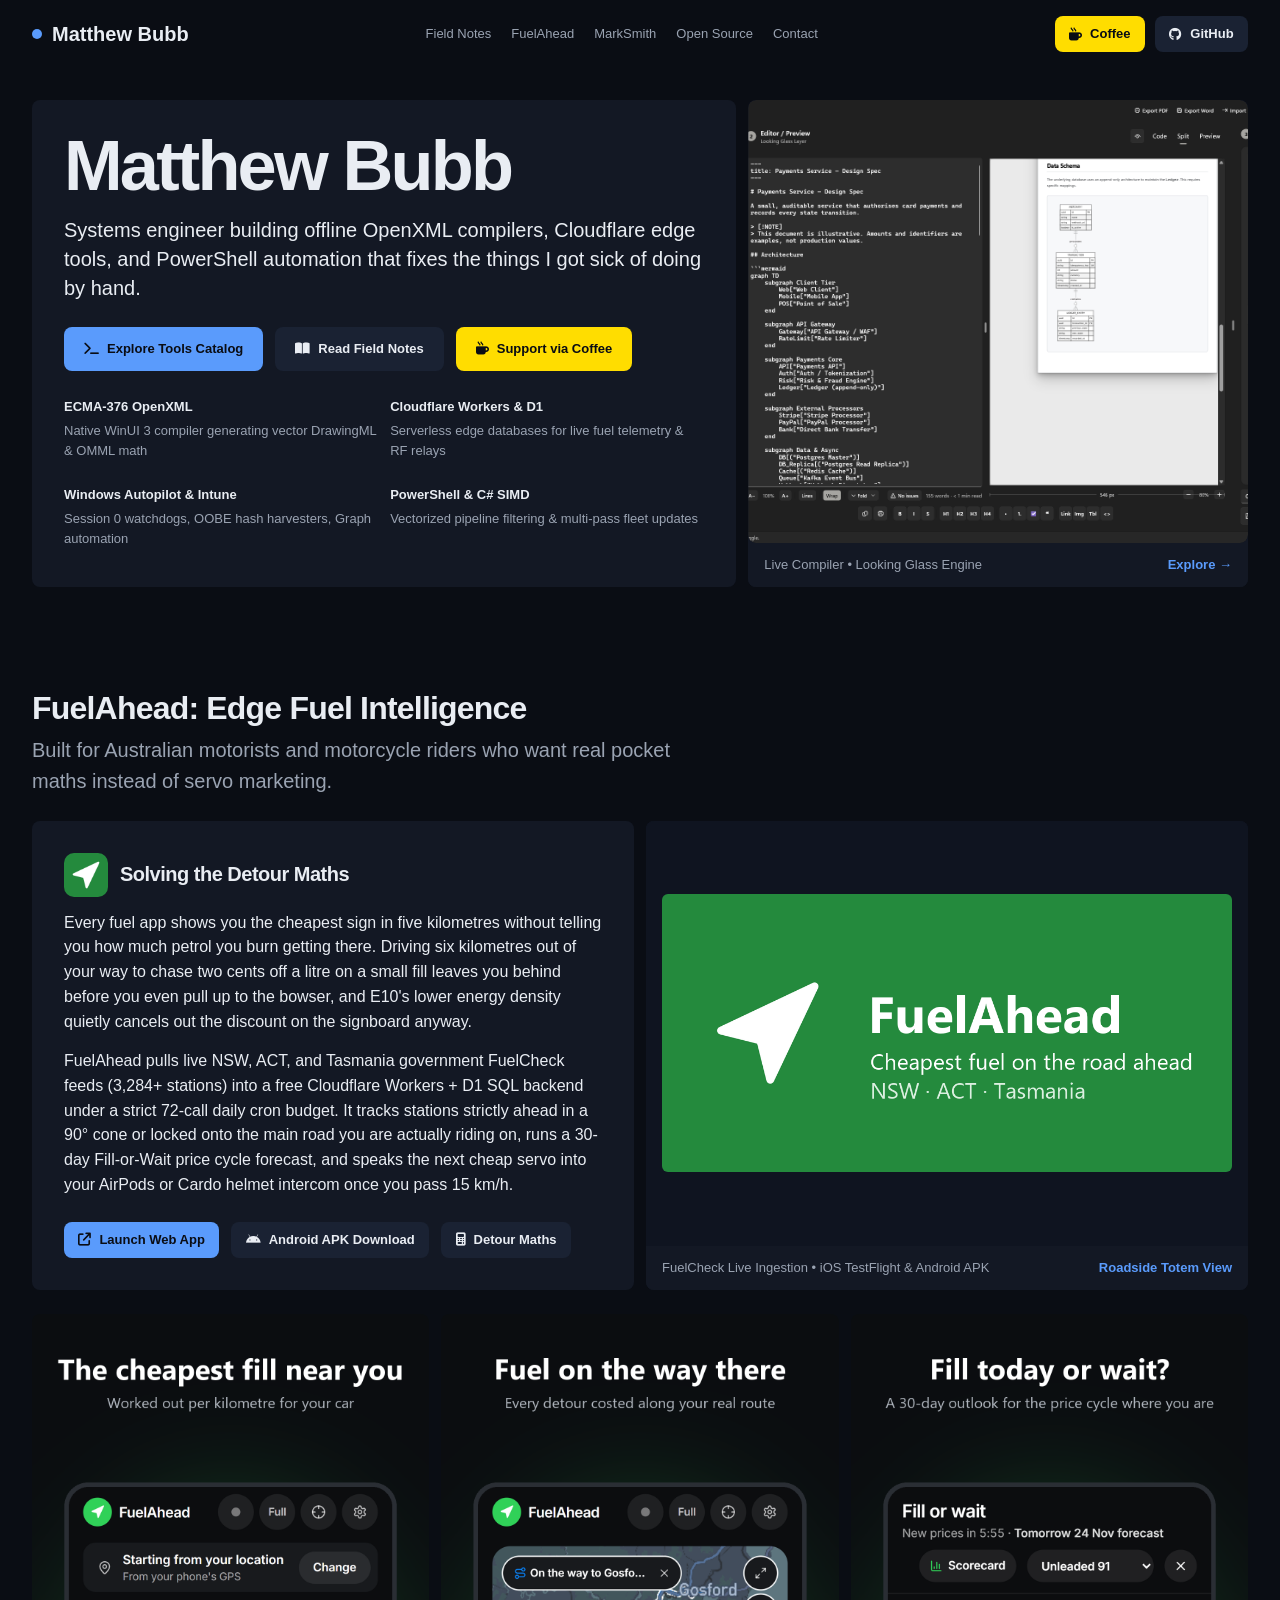
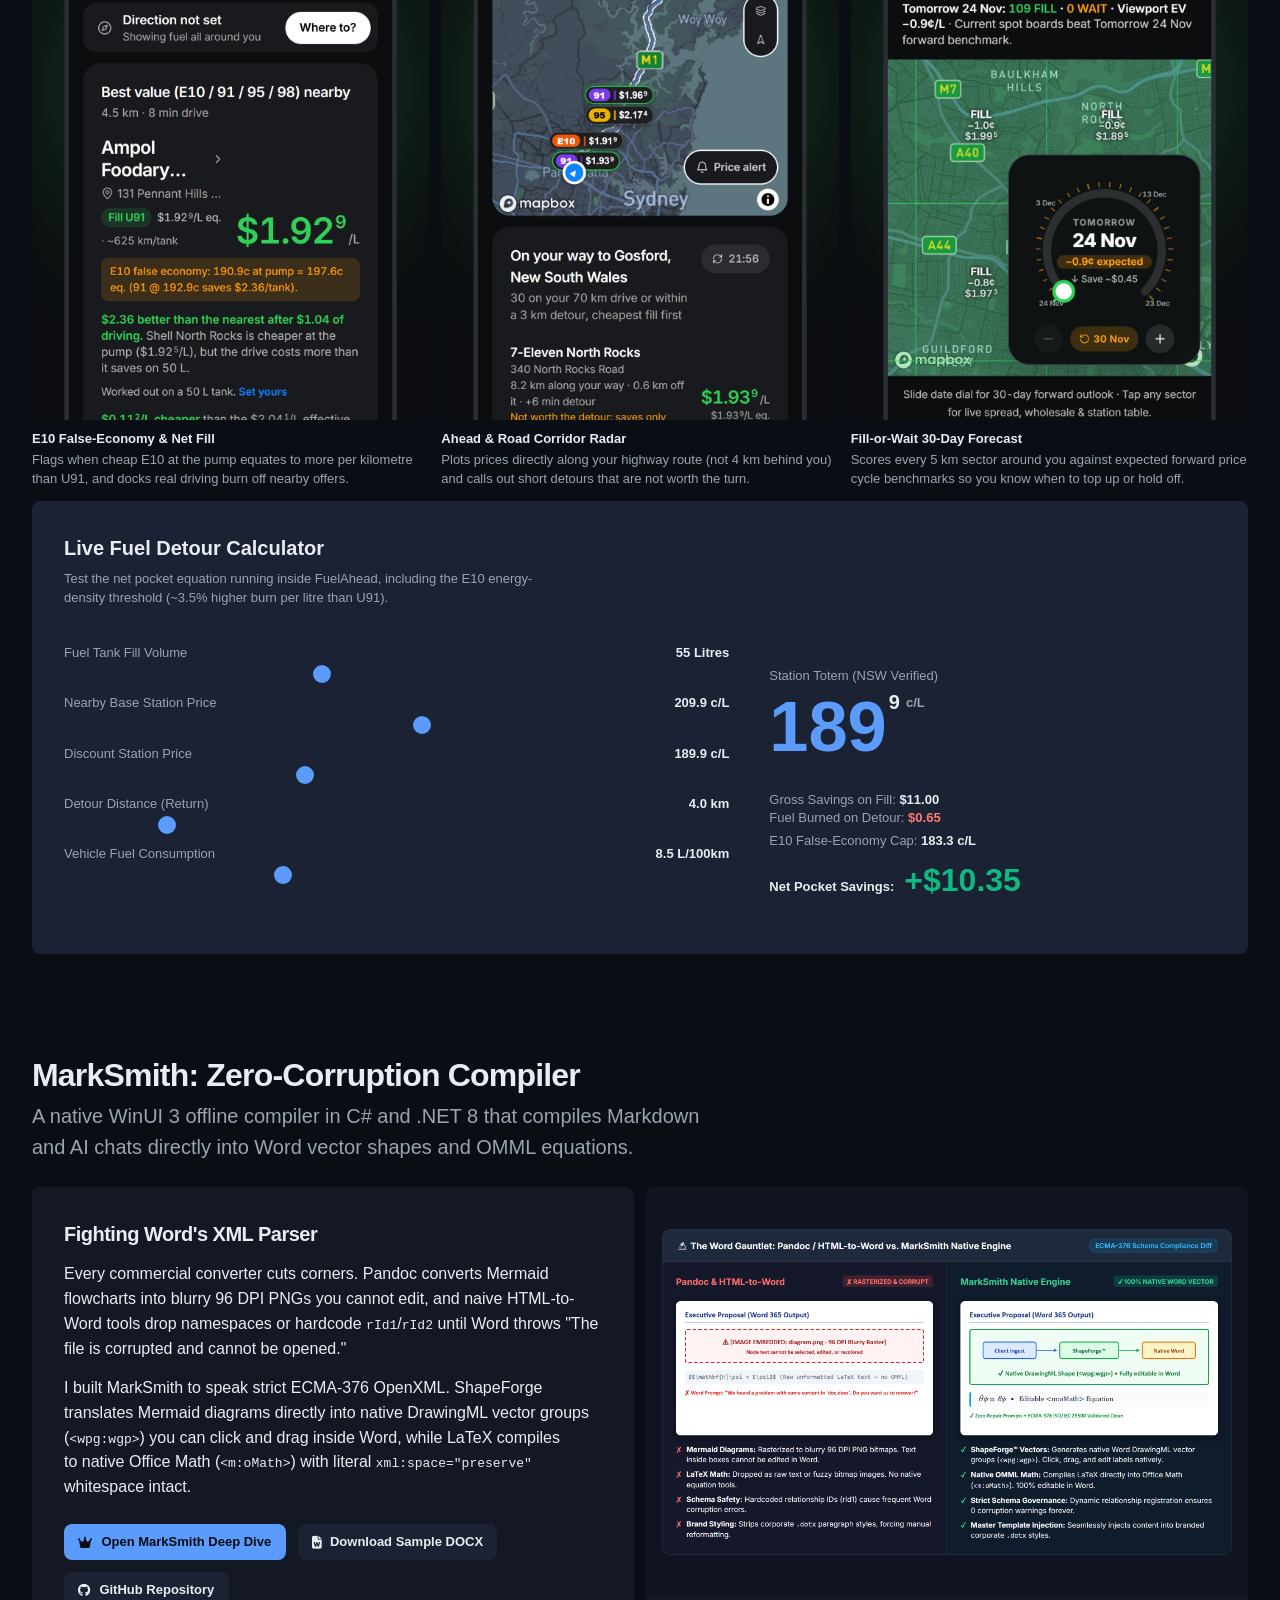
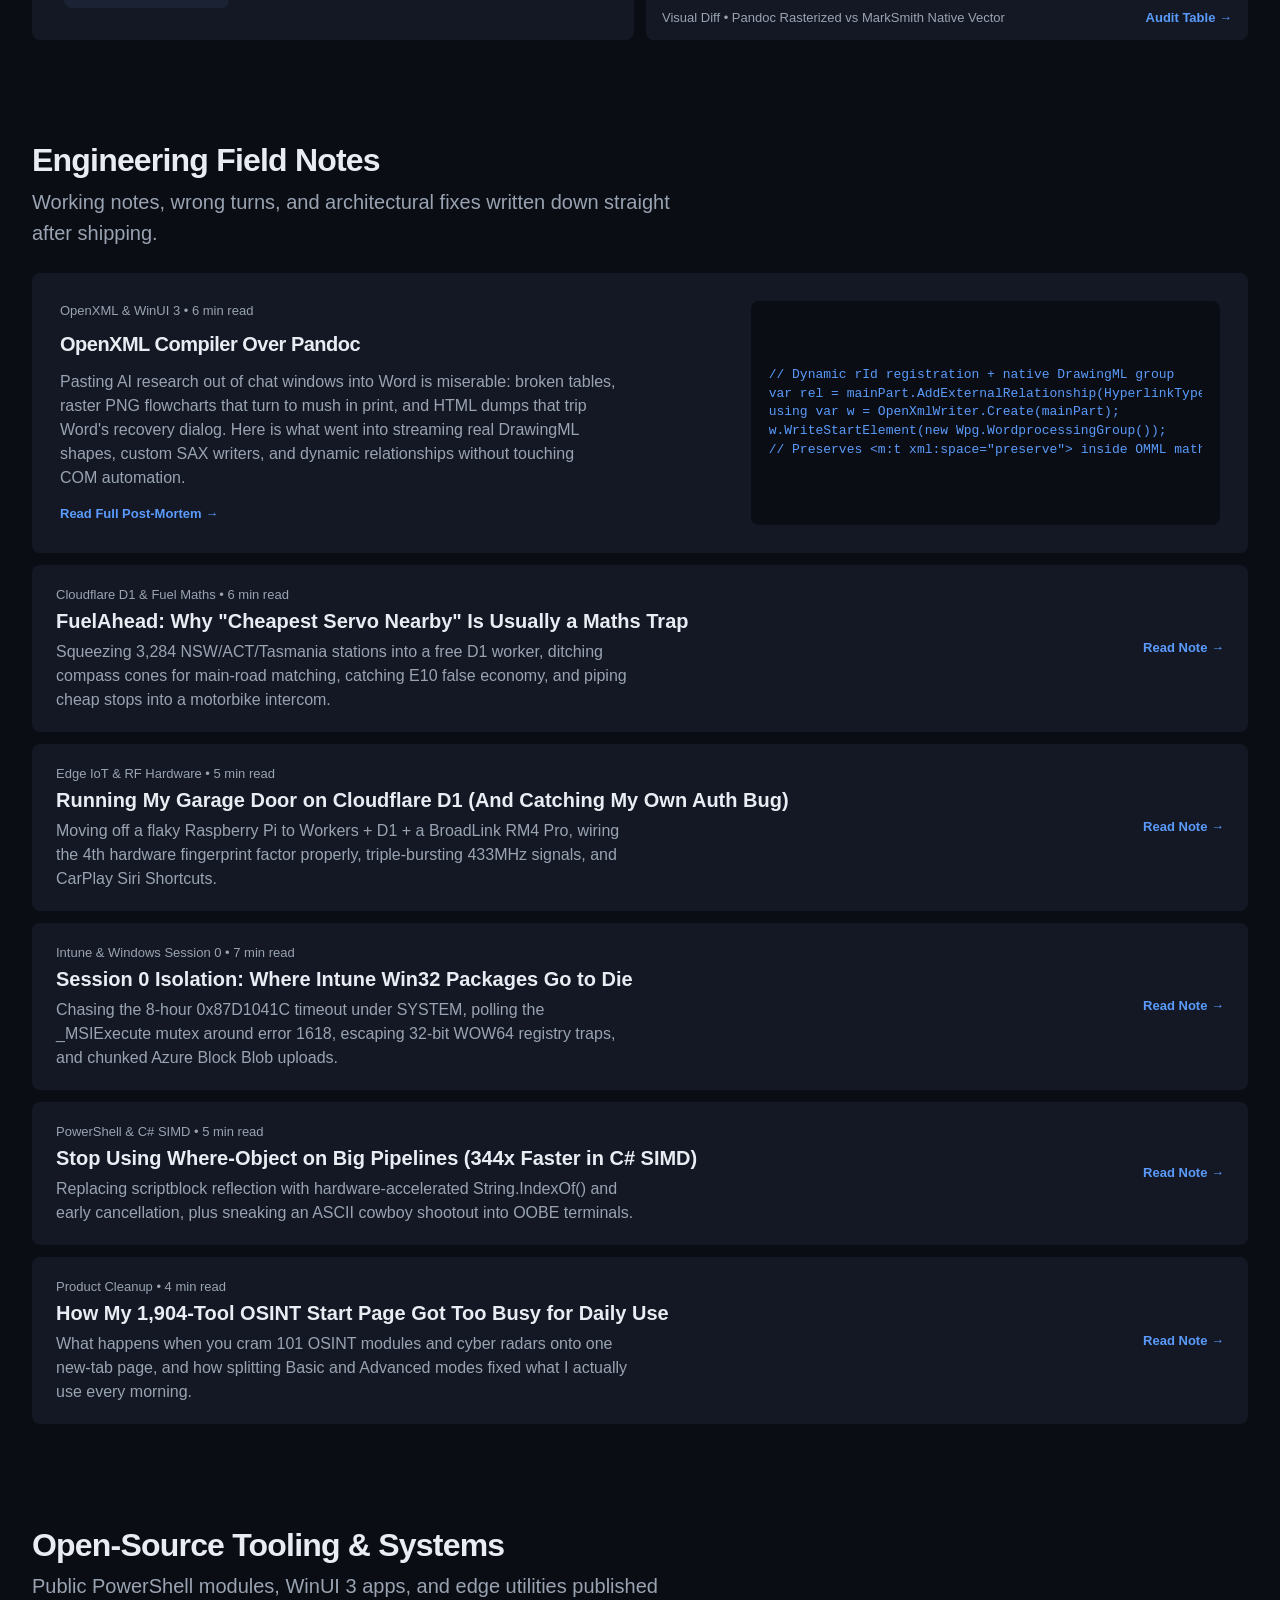
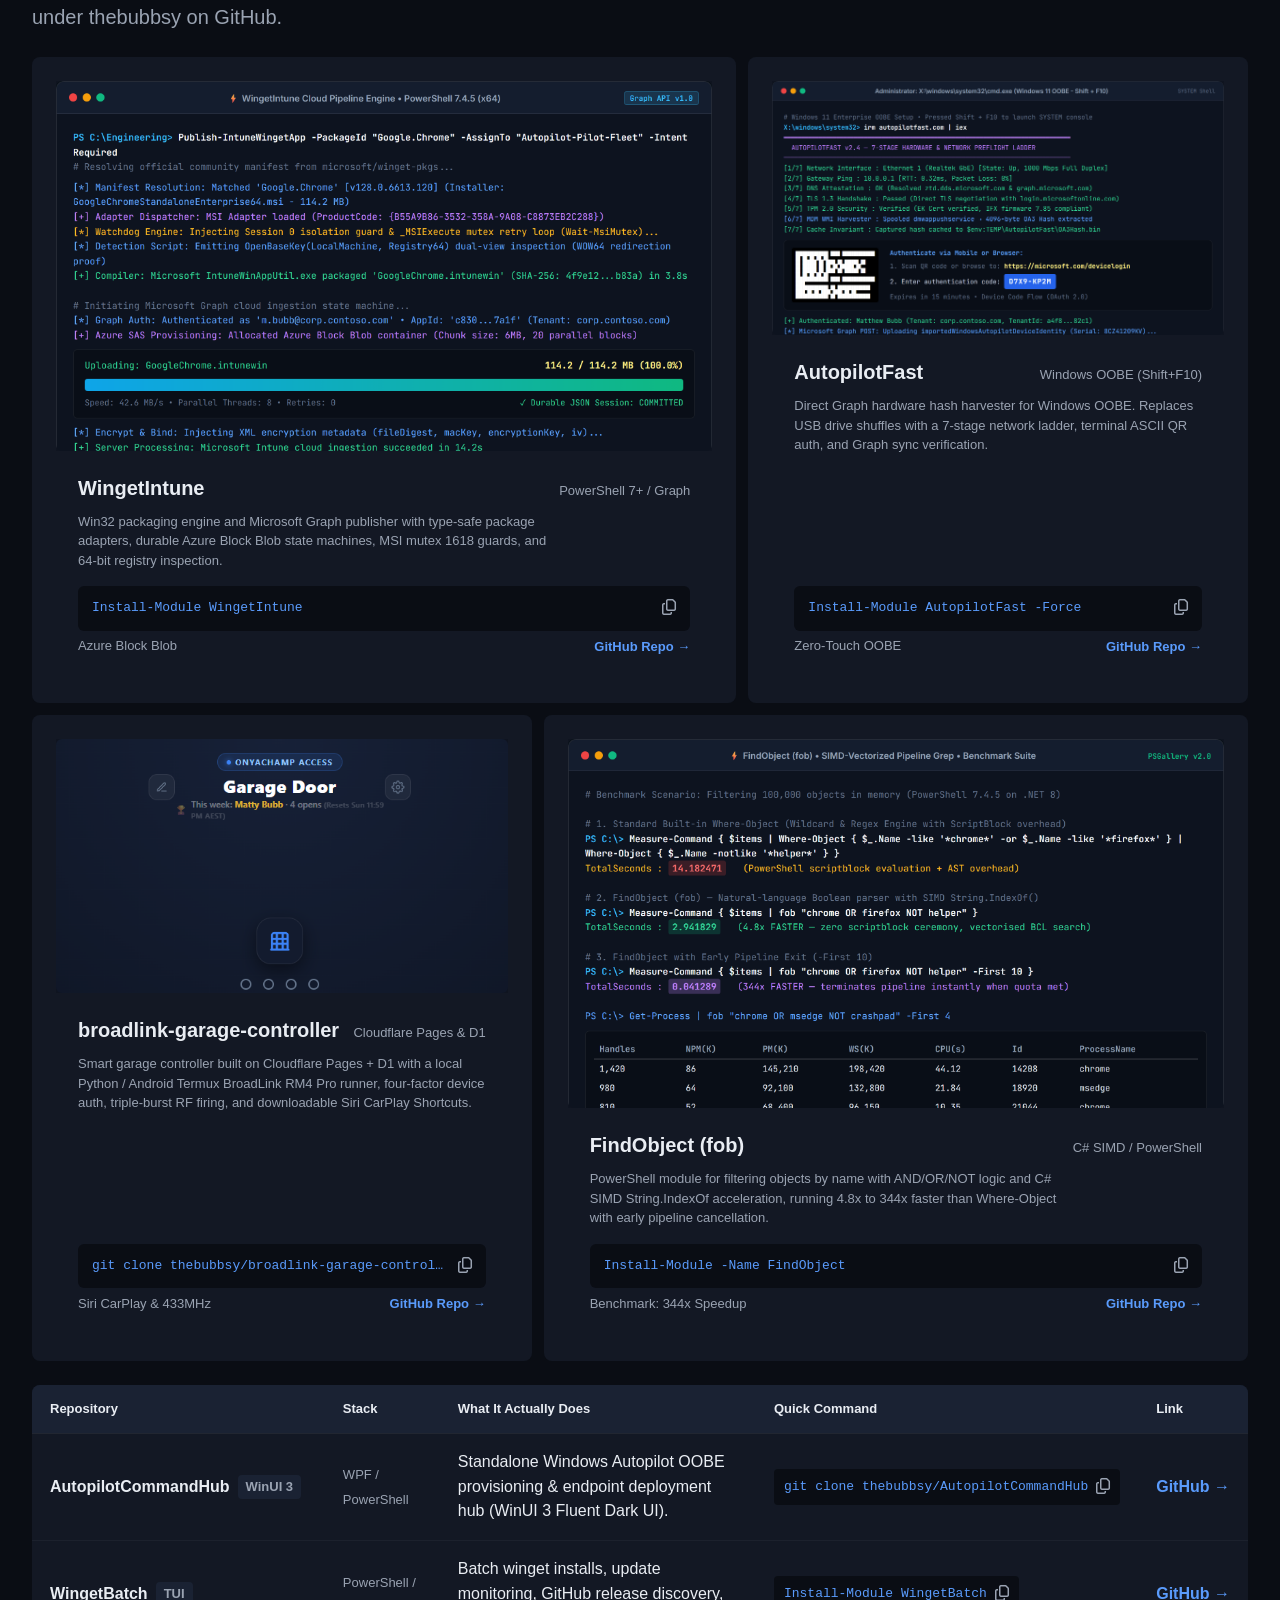
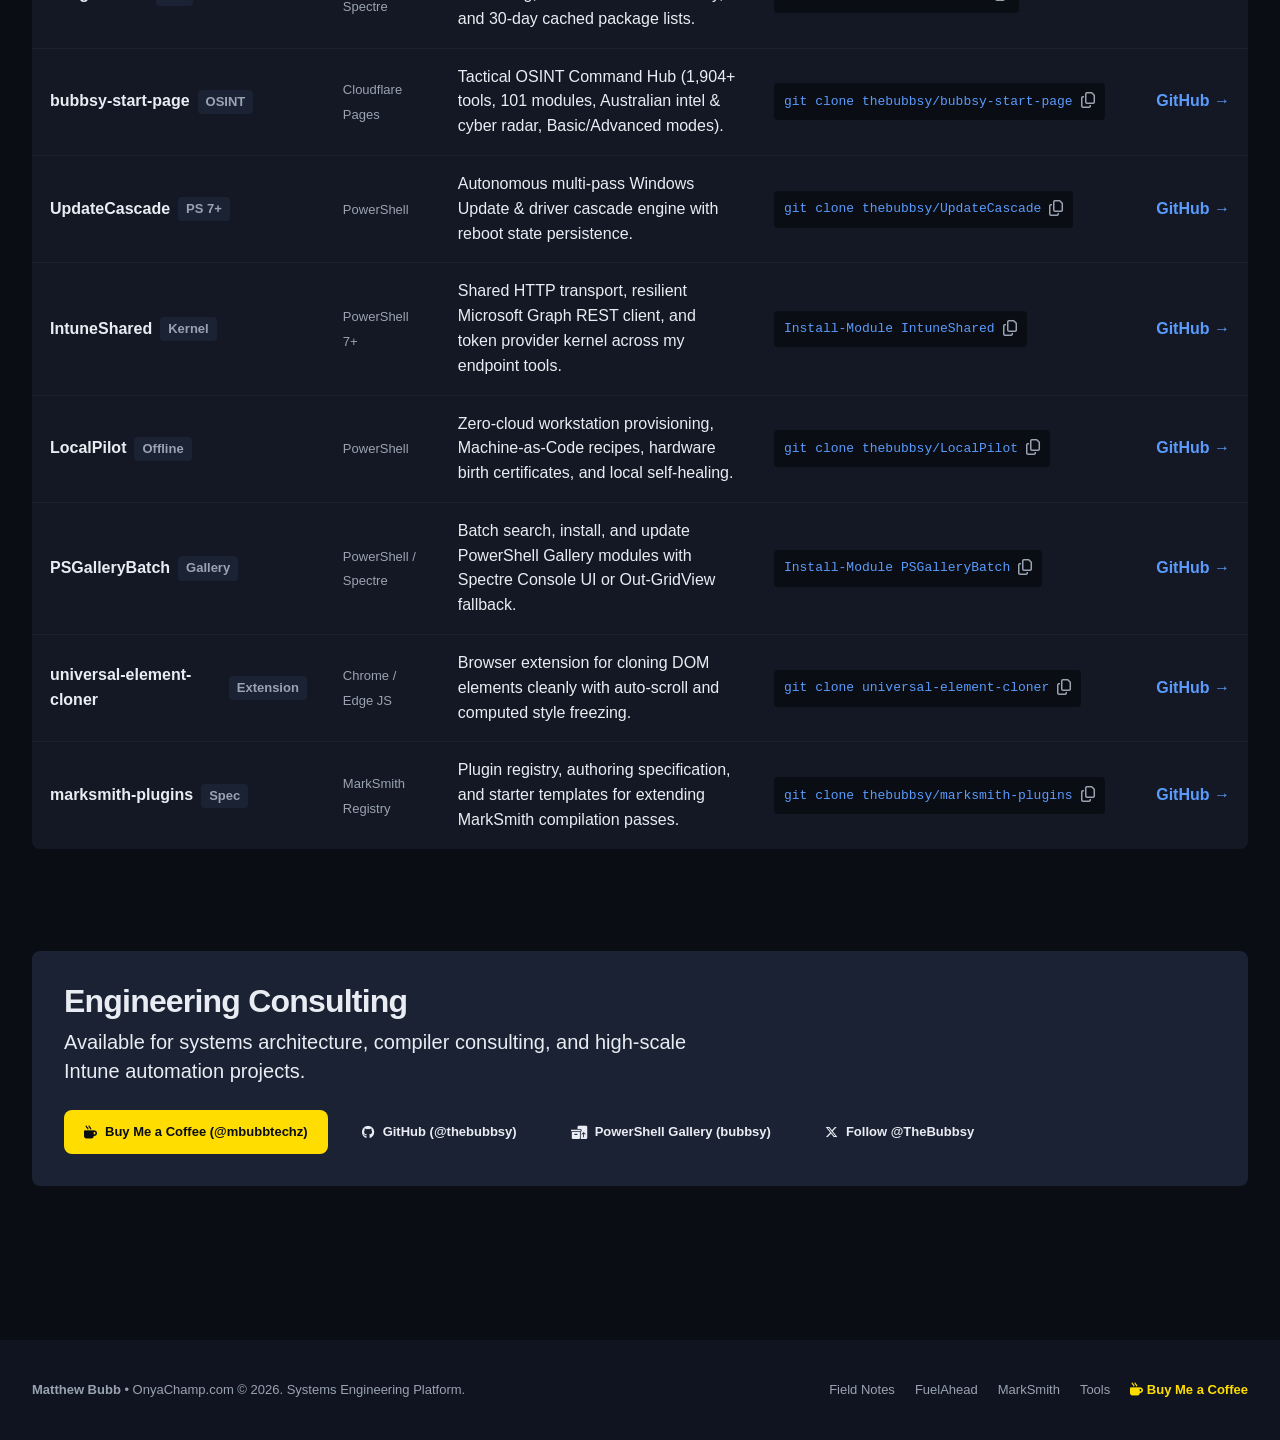
==== commit 0064b69d: "feat(ui): complete taste-skill redesign with FuelAhead showcase, first-person field notes, and verif" ====
--- a/index.html
+++ b/index.html
@@ -1,444 +1,735 @@
 <!DOCTYPE html>
-<html lang="en">
+<html lang="en" class="js">
 <head>
     <meta charset="UTF-8">
     <meta name="viewport" content="width=device-width, initial-scale=1.0">
-    <title>Matthew Bubb | OnyaChamp — Systems Engineer &amp; Tooling Architect</title>
-    <meta name="description" content="Portfolio of Matthew Bubb (OnyaChamp). Creator of MarkSmith (v3.111.0), AutopilotCommandHub, UpdateCascade, WingetIntune, AutopilotFast, IntuneShared, FindObject, WingetBatch, Bubbsy Start Page, and broadlink-garage-controller.">
-    <meta name="keywords" content="Matthew Bubb, OnyaChamp, MarkSmith, AutopilotCommandHub, UpdateCascade, Bubbsy Start Page, WingetIntune, AutopilotFast, IntuneShared, LocalPilot, WingetBatch, FindObject, broadlink-garage-controller, BroadLink RM4, IoT, PowerShell, C#, OpenXML, Systems Engineer">
+    <title>Matthew Bubb | Systems Engineer &amp; Tooling Architect</title>
+    <meta name="description" content="Systems engineering platform, high-throughput PowerShell tooling, offline compilers, and Cloudflare edge systems by Matthew Bubb (OnyaChamp).">
+    <meta name="keywords" content="Matthew Bubb, OnyaChamp, MarkSmith, FuelAhead, WingetIntune, AutopilotCommandHub, AutopilotFast, FindObject, broadlink-garage-controller, PowerShell, Cloudflare Workers, C#, OpenXML">
     <meta name="author" content="Matthew Bubb">
-
-    <!-- Open Graph / Social Meta -->
+    <link rel="canonical" href="https://onyachamp.com/">
+
+    <!-- Social OpenGraph -->
     <meta property="og:type" content="website">
     <meta property="og:url" content="https://onyachamp.com/">
-    <meta property="og:title" content="Matthew Bubb | OnyaChamp — Systems Engineer &amp; Tooling Architect">
-    <meta property="og:description" content="Zero-corruption document compilers, OOBE provisioning engines, cloud infrastructure pipelines, and enterprise systems automation tooling.">
+    <meta property="og:title" content="Matthew Bubb | Systems Engineer &amp; Tooling Architect">
+    <meta property="og:description" content="Offline document compilers, Cloudflare edge services, and high-performance automation platforms.">
     <meta property="og:image" content="https://avatars.githubusercontent.com/u/49204026?v=4">
 
-    <!-- Twitter Card -->
-    <meta name="twitter:card" content="summary_large_image">
-    <meta name="twitter:site" content="@TheBubbsy">
-    <meta name="twitter:title" content="Matthew Bubb | OnyaChamp — Systems Engineer &amp; Tooling Architect">
-    <meta name="twitter:description" content="Zero-corruption document compilers, OOBE provisioning engines, cloud infrastructure pipelines, and enterprise systems automation tooling.">
-    <meta name="twitter:image" content="https://avatars.githubusercontent.com/u/49204026?v=4">
-
-    <link rel="canonical" href="https://onyachamp.com/">
-
-    <!-- Fonts & Icons -->
-    <link rel="preconnect" href="https://fonts.googleapis.com">
-    <link rel="preconnect" href="https://fonts.gstatic.com" crossorigin>
-    <link href="https://fonts.googleapis.com/css2?family=Inter:wght@400;500;600;700;800&family=JetBrains+Mono:wght@400;500;600;700&display=swap" rel="stylesheet">
+    <!-- Fonts: General Sans from Fontshare -->
+    <link rel="preconnect" href="https://api.fontshare.com">
+    <link rel="preconnect" href="https://cdn.fontshare.com" crossorigin>
+    <link href="https://api.fontshare.com/v2/css?f[]=general-sans@400,500,600,700&display=swap" rel="stylesheet">
     <link rel="stylesheet" href="https://cdnjs.cloudflare.com/ajax/libs/font-awesome/6.5.1/css/all.min.css">
     
     <link rel="stylesheet" href="style.css">
 </head>
 <body>
 
-    <!-- Navigation Bar -->
+    <!-- Sticky Navigation Bar -->
     <header class="navbar">
-        <div class="container nav-container">
+        <div class="wrap nav-row">
             <a href="index.html" class="nav-brand">
-                <div class="brand-icon">
-                    <i class="fas fa-terminal"></i>
-                </div>
-                <span class="brand-title">OnyaChamp</span>
+                <span class="brand-dot"></span>
+                <span>Matthew Bubb</span>
             </a>
 
             <nav>
-                <ul class="nav-links">
-                    <li><a href="index.html" class="active" aria-current="page">Home</a></li>
-                    <li><a href="marksmith.html">MarkSmith</a></li>
-                    <li><a href="garage-controller.html">Garage Controller</a></li>
-                    <li><a href="cli-tour.html">CLI Tour</a></li>
-                    <li><a href="tools.html">Tools</a></li>
-                    <li><a href="stack.html">Stack</a></li>
-                    <li><a href="resources.html">Downloads</a></li>
-                    <li><a href="contact.html">Contact</a></li>
-                </ul>
+                <div class="nav-links">
+                    <a href="#engineering-notes" class="nav-link">Field Notes</a>
+                    <a href="#fuelahead-showcase" class="nav-link">FuelAhead</a>
+                    <a href="#marksmith-compiler" class="nav-link">MarkSmith</a>
+                    <a href="#public-tools" class="nav-link">Open Source</a>
+                    <a href="#contact" class="nav-link">Contact</a>
+                </div>
             </nav>
 
-            <div class="nav-cta">
+            <div class="nav-actions">
                 <a href="https://www.buymeacoffee.com/mbubbtechz" target="_blank" rel="noopener noreferrer" class="btn btn-coffee btn-sm" title="Support on Buy Me a Coffee">
                     <i class="fas fa-mug-hot"></i> Coffee
                 </a>
-                <a href="https://github.com/thebubbsy" target="_blank" rel="noopener noreferrer" class="btn btn-secondary btn-sm">
+                <a href="https://github.com/thebubbsy" target="_blank" rel="noopener noreferrer" class="btn btn-surface btn-sm">
                     <i class="fab fa-github"></i> GitHub
                 </a>
             </div>
-
-            <button class="mobile-menu-btn" aria-label="Toggle navigation menu">
-                <i class="fas fa-bars"></i>
-            </button>
         </div>
     </header>
 
-    <main>
-    <!-- Hero Section -->
-    <section class="hero">
-        <div class="container">
-            <div class="hero-pill">
-                <i class="fas fa-microchip"></i> LOW-LEVEL SYSTEMS &bull; COMPILER ARCHITECTURES &bull; ENTERPRISE &amp; EDGE AUTOMATION
-            </div>
-            
-            <h1>
-                Engineering the Edges That <br>
-                <span class="gradient-text">Vendor Tooling Chokes On</span>
-            </h1>
-
-            <p class="lead">
-                I'm <strong>Matthew Bubb</strong> (OnyaChamp). I design zero-corruption document compilers (<strong>MarkSmith v3.111</strong>), 1-line Windows OOBE provisioning &amp; reboot-persistent update engines (<strong>AutopilotCommandHub</strong> &amp; <strong>UpdateCascade</strong>), resilient Microsoft Graph packaging pipelines (<strong>WingetIntune</strong> &amp; <strong>IntuneShared</strong>), SIMD-accelerated PowerShell primitives, and serverless edge IoT &amp; OSINT platforms.
-            </p>
-
-            <div class="hero-actions">
-                <a href="marksmith.html" class="btn btn-primary btn-lg">
-                    <i class="fas fa-crown"></i> Explore MarkSmith v3.111 &rarr;
+    <main class="wrap">
+
+        <!-- First Screen: The Well-Kept Board -->
+        <section class="section" style="padding-top: 2rem;">
+            <div class="board-grid">
+                
+                <!-- Tile 1: Dominant Name & Positioning -->
+                <div class="tile col-7 tile-pad-lg" data-rise style="--i: 0;">
+                    <h1 class="display hero-headline" data-rise style="--i: 1;">Matthew Bubb</h1>
+                    <p class="lead" data-rise style="--i: 2;">Systems engineer building offline OpenXML compilers, Cloudflare edge tools, and PowerShell automation that fixes the things I got sick of doing by hand.</p>
+                    
+                    <div class="hero-actions">
+                        <a href="#public-tools" class="btn btn-primary" data-rise style="--i: 3;">
+                            <i class="fas fa-terminal"></i> Explore Tools Catalog
+                        </a>
+                        <a href="#engineering-notes" class="btn btn-surface" data-rise style="--i: 4;">
+                            <i class="fas fa-book-open"></i> Read Field Notes
+                        </a>
+                        <a href="https://www.buymeacoffee.com/mbubbtechz" target="_blank" rel="noopener noreferrer" class="btn btn-coffee" data-rise style="--i: 5;">
+                            <i class="fas fa-mug-hot"></i> Support via Coffee
+                        </a>
+                    </div>
+
+                    <div class="discipline-list">
+                        <div class="discipline-item" data-rise style="--i: 6;">
+                            <div class="discipline-title">ECMA-376 OpenXML</div>
+                            <div class="discipline-desc">Native WinUI 3 compiler generating vector DrawingML &amp; OMML math</div>
+                        </div>
+                        <div class="discipline-item" data-rise style="--i: 7;">
+                            <div class="discipline-title">Cloudflare Workers &amp; D1</div>
+                            <div class="discipline-desc">Serverless edge databases for live fuel telemetry &amp; RF relays</div>
+                        </div>
+                        <div class="discipline-item" data-rise style="--i: 8;">
+                            <div class="discipline-title">Windows Autopilot &amp; Intune</div>
+                            <div class="discipline-desc">Session 0 watchdogs, OOBE hash harvesters, Graph automation</div>
+                        </div>
+                        <div class="discipline-item" data-rise style="--i: 9;">
+                            <div class="discipline-title">PowerShell &amp; C# SIMD</div>
+                            <div class="discipline-desc">Vectorized pipeline filtering &amp; multi-pass fleet updates</div>
+                        </div>
+                    </div>
+                </div>
+
+                <!-- Tile 2: Video Footage / Running Compiler -->
+                <div class="tile col-5" style="padding: 0; overflow: clip;">
+                    <div class="media-box shutter-image" style="flex-grow: 1;">
+                        <video autoplay muted loop playsinline poster="media/desktop-split.png" style="width: 100%; height: 100%; object-fit: cover;">
+                            <source src="media/looking-glass.mp4" type="video/mp4">
+                        </video>
+                    </div>
+                    <div class="media-caption-bar" data-rise style="--i: 10;">
+                        <span class="muted">Live Compiler &bull; Looking Glass Engine</span>
+                        <a href="marksmith.html" class="link" style="color: var(--accent); font-weight: 600;">Explore &rarr;</a>
+                    </div>
+                </div>
+
+            </div>
+        </section>
+
+        <!-- Product Showcase: FuelAhead -->
+        <section id="fuelahead-showcase" class="section">
+            <div class="section-title-wrap" data-reveal>
+                <h2 class="section-title">FuelAhead: Edge Fuel Intelligence</h2>
+                <p class="section-subtitle">Built for Australian motorists and motorcycle riders who want real pocket maths instead of servo marketing.</p>
+            </div>
+
+            <div class="board-grid">
+                
+                <!-- Tile 1: Story & Architecture -->
+                <div class="tile col-6 tile-pad-lg" data-reveal>
+                    <div style="display: flex; align-items: center; gap: 12px; margin-bottom: 14px;">
+                        <img src="media/fuelahead-icon.png" alt="FuelAhead app icon" width="44" height="44" style="border-radius: 10px;">
+                        <h3>Solving the Detour Maths</h3>
+                    </div>
+                    <p>Every fuel app shows you the cheapest sign in five kilometres without telling you how much petrol you burn getting there. Driving six kilometres out of your way to chase two cents off a litre on a small fill leaves you behind before you even pull up to the bowser, and E10's lower energy density quietly cancels out the discount on the signboard anyway.</p>
+                    <p>FuelAhead pulls live NSW, ACT, and Tasmania government FuelCheck feeds (3,284+ stations) into a free Cloudflare Workers + D1 SQL backend under a strict 72-call daily cron budget. It tracks stations strictly ahead in a 90&deg; cone or locked onto the main road you are actually riding on, runs a 30-day Fill-or-Wait price cycle forecast, and speaks the next cheap servo into your AirPods or Cardo helmet intercom once you pass 15 km/h.</p>
+
+                    <div style="display: flex; gap: 12px; margin-top: 24px; flex-wrap: wrap;">
+                        <a href="https://fuel.onyachamp.com" target="_blank" rel="noopener noreferrer" class="btn btn-primary btn-sm">
+                            <i class="fas fa-arrow-up-right-from-square"></i> Launch Web App
+                        </a>
+                        <a href="https://fuel.onyachamp.com/android" target="_blank" rel="noopener noreferrer" class="btn btn-surface btn-sm">
+                            <i class="fab fa-android"></i> Android APK Download
+                        </a>
+                        <a href="#live-calculator" class="btn btn-surface btn-sm">
+                            <i class="fas fa-calculator"></i> Detour Maths
+                        </a>
+                    </div>
+                </div>
+
+                <!-- Tile 2: Uncropped Feature Banner -->
+                <div class="tile col-6" style="padding: 0; overflow: clip;" data-reveal>
+                    <div class="media-frame-contain" data-full="media/fuelahead-feature.png" data-caption="FuelAhead NSW, ACT & Tasmania: Real Route & Totem Intelligence">
+                        <img src="media/fuelahead-feature.png" alt="FuelAhead NSW, ACT, and Tasmania fuel intelligence showcase graphic" loading="lazy">
+                    </div>
+                    <div class="media-caption-bar">
+                        <span class="muted">FuelCheck Live Ingestion &bull; iOS TestFlight &amp; Android APK</span>
+                        <span style="color: var(--accent); font-weight: 600;">Roadside Totem View</span>
+                    </div>
+                </div>
+
+                <!-- Row: 3 Live Phone Screens -->
+                <div class="col-12 phone-gallery" data-reveal>
+                    <figure class="phone-shot" data-full="media/fuelahead-phone-value.png" data-caption="E10 false economy detection and net dollar savings after driving cost">
+                        <img src="media/fuelahead-phone-value.png" alt="FuelAhead mobile screen showing U91 best value, E10 false economy math, and net detour savings" loading="lazy">
+                        <figcaption>
+                            <strong>E10 False-Economy &amp; Net Fill</strong>
+                            Flags when cheap E10 at the pump equates to more per kilometre than U91, and docks real driving burn off nearby offers.
+                        </figcaption>
+                    </figure>
+                    <figure class="phone-shot" data-full="media/fuelahead-phone-route.png" data-caption="Corridor route view along the drive to Gosford with per-station detour cost">
+                        <img src="media/fuelahead-phone-route.png" alt="FuelAhead route map corridor along M1 to Gosford displaying roadside fuel prices" loading="lazy">
+                        <figcaption>
+                            <strong>Ahead &amp; Road Corridor Radar</strong>
+                            Plots prices directly along your highway route (not 4 km behind you) and calls out short detours that are not worth the turn.
+                        </figcaption>
+                    </figure>
+                    <figure class="phone-shot" data-full="media/fuelahead-phone-forecast.png" data-caption="30-day forward Fill-or-Wait grid and interactive date dial">
+                        <img src="media/fuelahead-phone-forecast.png" alt="FuelAhead Fill or Wait map showing 5 km regional sectors and 30-day cycle forecast dial" loading="lazy">
+                        <figcaption>
+                            <strong>Fill-or-Wait 30-Day Forecast</strong>
+                            Scores every 5 km sector around you against expected forward price cycle benchmarks so you know when to top up or hold off.
+                        </figcaption>
+                    </figure>
+                </div>
+
+                <!-- Tile 3: The Live Thing (Interactive Detour & Net Savings Calculator) -->
+                <div id="live-calculator" class="tile col-12 tile-pad-lg tile-high" data-ui data-reveal>
+                    <div style="margin-bottom: 6px; font-size: var(--step-lead); font-weight: 700; color: var(--ink);">Live Fuel Detour Calculator</div>
+                    <p class="muted small" style="margin-bottom: 16px;">Test the net pocket equation running inside FuelAhead, including the E10 energy-density threshold (~3.5% higher burn per litre than U91).</p>
+
+                    <div class="calc-grid">
+                        <div class="calc-inputs">
+                            <div class="calc-row">
+                                <div class="calc-label-row">
+                                    <label for="slider-tank">Fuel Tank Fill Volume</label>
+                                    <span class="calc-val-display" id="val-tank">55 Litres</span>
+                                </div>
+                                <input type="range" class="calc-slider" id="slider-tank" min="15" max="120" value="55" step="1">
+                            </div>
+
+                            <div class="calc-row">
+                                <div class="calc-label-row">
+                                    <label for="slider-base">Nearby Base Station Price</label>
+                                    <span class="calc-val-display" id="val-base">209.9 c/L</span>
+                                </div>
+                                <input type="range" class="calc-slider" id="slider-base" min="150" max="260" value="209" step="1">
+                            </div>
+
+                            <div class="calc-row">
+                                <div class="calc-label-row">
+                                    <label for="slider-disc">Discount Station Price</label>
+                                    <span class="calc-val-display" id="val-disc">189.9 c/L</span>
+                                </div>
+                                <input type="range" class="calc-slider" id="slider-disc" min="150" max="260" value="189" step="1">
+                            </div>
+
+                            <div class="calc-row">
+                                <div class="calc-label-row">
+                                    <label for="slider-dist">Detour Distance (Return)</label>
+                                    <span class="calc-val-display" id="val-dist">4.0 km</span>
+                                </div>
+                                <input type="range" class="calc-slider" id="slider-dist" min="0.5" max="25" value="4.0" step="0.5">
+                            </div>
+
+                            <div class="calc-row">
+                                <div class="calc-label-row">
+                                    <label for="slider-econ">Vehicle Fuel Consumption</label>
+                                    <span class="calc-val-display" id="val-econ">8.5 L/100km</span>
+                                </div>
+                                <input type="range" class="calc-slider" id="slider-econ" min="4.0" max="18.0" value="8.5" step="0.5">
+                            </div>
+                        </div>
+
+                        <div class="calc-outputs">
+                            <div class="totem-box">
+                                <div class="muted small" style="margin-bottom: 6px;">Station Totem (NSW Verified)</div>
+                                <div class="totem-price">
+                                    <span id="totem-whole">189</span>
+                                    <span class="totem-tenth">9</span>
+                                    <span class="totem-unit" style="margin-left: 6px;">c/L</span>
+                                </div>
+                            </div>
+
+                            <div style="margin-top: 10px;">
+                                <div class="muted small">Gross Savings on Fill: <strong id="out-gross" style="color: var(--ink);">$11.00</strong></div>
+                                <div class="muted small">Fuel Burned on Detour: <strong id="out-cost" style="color: var(--danger);">$0.65</strong></div>
+                                <div class="muted small" style="margin-top: 4px;">E10 False-Economy Cap: <strong id="out-e10" style="color: var(--ink);">183.3 c/L</strong></div>
+                                <div style="margin-top: 12px; display: flex; align-items: baseline; gap: 10px;">
+                                    <span class="small" style="font-weight: 600; color: var(--ink);">Net Pocket Savings:</span>
+                                    <span class="profit-badge" id="out-net">+$10.35</span>
+                                </div>
+                            </div>
+                        </div>
+                    </div>
+                </div>
+
+            </div>
+        </section>
+
+        <!-- Flagship Deep Dive: MarkSmith -->
+        <section id="marksmith-compiler" class="section">
+            <div class="section-title-wrap" data-reveal>
+                <h2 class="section-title">MarkSmith: Zero-Corruption Compiler</h2>
+                <p class="section-subtitle">A native WinUI 3 offline compiler in C# and .NET 8 that compiles Markdown and AI chats directly into Word vector shapes and OMML equations.</p>
+            </div>
+
+            <div class="board-grid">
+                
+                <div class="tile col-6 tile-pad-lg" data-reveal>
+                    <h3 style="margin-bottom: 12px;">Fighting Word's XML Parser</h3>
+                    <p>Every commercial converter cuts corners. Pandoc converts Mermaid flowcharts into blurry 96 DPI PNGs you cannot edit, and naive HTML-to-Word tools drop namespaces or hardcode <code>rId1</code>/<code>rId2</code> until Word throws "The file is corrupted and cannot be opened."</p>
+                    <p>I built MarkSmith to speak strict ECMA-376 OpenXML. ShapeForge translates Mermaid diagrams directly into native DrawingML vector groups (<code>&lt;wpg:wgp&gt;</code>) you can click and drag inside Word, while LaTeX compiles to native Office Math (<code>&lt;m:oMath&gt;</code>) with literal <code>xml:space="preserve"</code> whitespace intact.</p>
+                    
+                    <div style="display: flex; gap: 12px; margin-top: 24px; flex-wrap: wrap;">
+                        <a href="marksmith.html" class="btn btn-primary btn-sm">
+                            <i class="fas fa-crown"></i> Open MarkSmith Deep Dive
+                        </a>
+                        <a href="media/massive-markdown-showcase.docx" download="Massive-Markdown-Showcase.docx" class="btn btn-surface btn-sm">
+                            <i class="fas fa-file-word"></i> Download Sample DOCX
+                        </a>
+                        <a href="https://github.com/thebubbsy/marksmith" target="_blank" rel="noopener noreferrer" class="btn btn-surface btn-sm">
+                            <i class="fab fa-github"></i> GitHub Repository
+                        </a>
+                    </div>
+                </div>
+
+                <div class="tile col-6" style="padding: 0; overflow: clip;" data-reveal>
+                    <div class="media-frame-contain" data-full="media/marksmith-word-comparison.png" data-caption="Pandoc HTML/Raster output vs MarkSmith native DrawingML Vector output in Word">
+                        <img src="media/marksmith-word-comparison.png" alt="Side-by-side comparison: Pandoc rasterized diagram versus MarkSmith native DrawingML shapes" loading="lazy">
+                    </div>
+                    <div class="media-caption-bar">
+                        <span class="muted">Visual Diff &bull; Pandoc Rasterized vs MarkSmith Native Vector</span>
+                        <a href="marksmith.html#comparison" class="link" style="color: var(--accent); font-weight: 600;">Audit Table &rarr;</a>
+                    </div>
+                </div>
+
+            </div>
+        </section>
+
+        <!-- Engineering Field Notes (Blog) -->
+        <section id="engineering-notes" class="section">
+            <div class="section-title-wrap" data-reveal>
+                <h2 class="section-title">Engineering Field Notes</h2>
+                <p class="section-subtitle">Working notes, wrong turns, and architectural fixes written down straight after shipping.</p>
+            </div>
+
+            <!-- Lead Editorial Split (Breaks icon-cards pattern + authentic C# OpenXML snippet) -->
+            <div class="editorial-split" role="button" tabindex="0" data-reveal onclick="openReader('article-marksmith')" onkeydown="if(event.key==='Enter'||event.key===' '){event.preventDefault();openReader('article-marksmith');}">
+                <div class="editorial-content">
+                    <div>
+                        <div class="editorial-meta">OpenXML &amp; WinUI 3 &bull; 6 min read</div>
+                        <h3 style="margin-top: 8px;">OpenXML Compiler Over Pandoc</h3>
+                        <p class="editorial-desc" style="margin-top: 10px;">Pasting AI research out of chat windows into Word is miserable: broken tables, raster PNG flowcharts that turn to mush in print, and HTML dumps that trip Word's recovery dialog. Here is what went into streaming real DrawingML shapes, custom SAX writers, and dynamic relationships without touching COM automation.</p>
+                    </div>
+                    <div class="journal-action">Read Full Post-Mortem &rarr;</div>
+                </div>
+                <div class="editorial-preview">
+<pre><code>// Dynamic rId registration + native DrawingML group
+var rel = mainPart.AddExternalRelationship(HyperlinkType, uri);
+using var w = OpenXmlWriter.Create(mainPart);
+w.WriteStartElement(new Wpg.WordprocessingGroup());
+// Preserves &lt;m:t xml:space="preserve"&gt; inside OMML math runs</code></pre>
+                </div>
+            </div>
+
+            <!-- Composed Editorial List for Notes 2–6 (No repeated icons or equal card grids) -->
+            <div class="journal-stack">
+                <div class="journal-item" role="button" tabindex="0" data-reveal onclick="openReader('article-fuel')" onkeydown="if(event.key==='Enter'||event.key===' '){event.preventDefault();openReader('article-fuel');}">
+                    <div class="journal-main">
+                        <div class="journal-meta">Cloudflare D1 &amp; Fuel Maths &bull; 6 min read</div>
+                        <div class="journal-title">FuelAhead: Why "Cheapest Servo Nearby" Is Usually a Maths Trap</div>
+                        <p class="journal-desc">Squeezing 3,284 NSW/ACT/Tasmania stations into a free D1 worker, ditching compass cones for main-road matching, catching E10 false economy, and piping cheap stops into a motorbike intercom.</p>
+                    </div>
+                    <div class="journal-action">Read Note &rarr;</div>
+                </div>
+
+                <div class="journal-item" role="button" tabindex="0" data-reveal onclick="openReader('article-garage')" onkeydown="if(event.key==='Enter'||event.key===' '){event.preventDefault();openReader('article-garage');}">
+                    <div class="journal-main">
+                        <div class="journal-meta">Edge IoT &amp; RF Hardware &bull; 5 min read</div>
+                        <div class="journal-title">Running My Garage Door on Cloudflare D1 (And Catching My Own Auth Bug)</div>
+                        <p class="journal-desc">Moving off a flaky Raspberry Pi to Workers + D1 + a BroadLink RM4 Pro, wiring the 4th hardware fingerprint factor properly, triple-bursting 433MHz signals, and CarPlay Siri Shortcuts.</p>
+                    </div>
+                    <div class="journal-action">Read Note &rarr;</div>
+                </div>
+
+                <div class="journal-item" role="button" tabindex="0" data-reveal onclick="openReader('article-session0')" onkeydown="if(event.key==='Enter'||event.key===' '){event.preventDefault();openReader('article-session0');}">
+                    <div class="journal-main">
+                        <div class="journal-meta">Intune &amp; Windows Session 0 &bull; 7 min read</div>
+                        <div class="journal-title">Session 0 Isolation: Where Intune Win32 Packages Go to Die</div>
+                        <p class="journal-desc">Chasing the 8-hour 0x87D1041C timeout under SYSTEM, polling the _MSIExecute mutex around error 1618, escaping 32-bit WOW64 registry traps, and chunked Azure Block Blob uploads.</p>
+                    </div>
+                    <div class="journal-action">Read Note &rarr;</div>
+                </div>
+
+                <div class="journal-item" role="button" tabindex="0" data-reveal onclick="openReader('article-simd')" onkeydown="if(event.key==='Enter'||event.key===' '){event.preventDefault();openReader('article-simd');}">
+                    <div class="journal-main">
+                        <div class="journal-meta">PowerShell &amp; C# SIMD &bull; 5 min read</div>
+                        <div class="journal-title">Stop Using Where-Object on Big Pipelines (344x Faster in C# SIMD)</div>
+                        <p class="journal-desc">Replacing scriptblock reflection with hardware-accelerated String.IndexOf() and early cancellation, plus sneaking an ASCII cowboy shootout into OOBE terminals.</p>
+                    </div>
+                    <div class="journal-action">Read Note &rarr;</div>
+                </div>
+
+                <div class="journal-item" role="button" tabindex="0" data-reveal onclick="openReader('article-startpage')" onkeydown="if(event.key==='Enter'||event.key===' '){event.preventDefault();openReader('article-startpage');}">
+                    <div class="journal-main">
+                        <div class="journal-meta">Product Cleanup &bull; 4 min read</div>
+                        <div class="journal-title">How My 1,904-Tool OSINT Start Page Got Too Busy for Daily Use</div>
+                        <p class="journal-desc">What happens when you cram 101 OSINT modules and cyber radars onto one new-tab page, and how splitting Basic and Advanced modes fixed what I actually use every morning.</p>
+                    </div>
+                    <div class="journal-action">Read Note &rarr;</div>
+                </div>
+            </div>
+        </section>
+
+        <!-- Verified Open-Source Tools Catalog -->
+        <section id="public-tools" class="section">
+            <div class="section-title-wrap" data-reveal>
+                <h2 class="section-title">Open-Source Tooling &amp; Systems</h2>
+                <p class="section-subtitle">Public PowerShell modules, WinUI 3 apps, and edge utilities published under thebubbsy on GitHub.</p>
+            </div>
+
+            <!-- Part A: Asymmetric Featured Systems Showcase (Prevents identical card row widths) -->
+            <div class="board-grid">
+                
+                <!-- Featured 1: WingetIntune (7 cols) -->
+                <div class="tile col-7 featured-tool-card" data-reveal>
+                    <div class="featured-tool-media" data-full="media/wingetintune-pipeline.png" data-caption="WingetIntune CI/CD Pipeline: Azure Block Blob Upload &amp; Microsoft Graph Deployment">
+                        <img src="media/wingetintune-pipeline.png" alt="WingetIntune automated Win32 packaging and Intune Graph deployment pipeline" loading="lazy">
+                    </div>
+                    <div class="featured-tool-body">
+                        <div>
+                            <div class="tool-header">
+                                <span class="tool-name"><a href="https://github.com/thebubbsy/WingetIntune" target="_blank" rel="noopener noreferrer">WingetIntune</a></span>
+                                <span class="muted small">PowerShell 7+ / Graph</span>
+                            </div>
+                            <p class="tool-desc" style="margin-top: 8px;">Win32 packaging engine and Microsoft Graph publisher with type-safe package adapters, durable Azure Block Blob state machines, MSI mutex 1618 guards, and 64-bit registry inspection.</p>
+                        </div>
+                        <div>
+                            <div class="tool-terminal">
+                                <code>Install-Module WingetIntune</code>
+                                <button class="tool-copy-btn" data-copy="Install-Module WingetIntune" aria-label="Copy WingetIntune install command" title="Copy command"><i class="far fa-copy"></i></button>
+                            </div>
+                            <div class="tool-actions">
+                                <span class="muted small">Azure Block Blob</span>
+                                <a href="https://github.com/thebubbsy/WingetIntune" target="_blank" rel="noopener noreferrer" class="tool-link">GitHub Repo &rarr;</a>
+                            </div>
+                        </div>
+                    </div>
+                </div>
+
+                <!-- Featured 2: AutopilotFast (5 cols) -->
+                <div class="tile col-5 featured-tool-card" data-reveal>
+                    <div class="featured-tool-media" data-full="media/autopilotfast-oobe.png" data-caption="AutopilotFast OOBE Bootstrap: Hardware Hash Harvester &amp; Terminal QR">
+                        <img src="media/autopilotfast-oobe.png" alt="AutopilotFast Shift+F10 OOBE bootstrap harvester and terminal QR code" loading="lazy">
+                    </div>
+                    <div class="featured-tool-body">
+                        <div>
+                            <div class="tool-header">
+                                <span class="tool-name"><a href="https://github.com/thebubbsy/AutopilotFast" target="_blank" rel="noopener noreferrer">AutopilotFast</a></span>
+                                <span class="muted small">Windows OOBE (Shift+F10)</span>
+                            </div>
+                            <p class="tool-desc" style="margin-top: 8px;">Direct Graph hardware hash harvester for Windows OOBE. Replaces USB drive shuffles with a 7-stage network ladder, terminal ASCII QR auth, and Graph sync verification.</p>
+                        </div>
+                        <div>
+                            <div class="tool-terminal">
+                                <code>Install-Module AutopilotFast -Force</code>
+                                <button class="tool-copy-btn" data-copy="Install-Module AutopilotFast -Force" aria-label="Copy AutopilotFast install command" title="Copy command"><i class="far fa-copy"></i></button>
+                            </div>
+                            <div class="tool-actions">
+                                <span class="muted small">Zero-Touch OOBE</span>
+                                <a href="https://github.com/thebubbsy/AutopilotFast" target="_blank" rel="noopener noreferrer" class="tool-link">GitHub Repo &rarr;</a>
+                            </div>
+                        </div>
+                    </div>
+                </div>
+
+                <!-- Featured 3: Broadlink Garage Controller (5 cols) -->
+                <div class="tile col-5 featured-tool-card" data-reveal>
+                    <div class="featured-tool-media" data-full="media/garage-keypad.png" data-caption="Cloudflare D1 Garage Controller: Four-Factor Keypad &amp; BroadLink RM4 Pro Relays">
+                        <img src="media/garage-keypad.png" alt="Cloudflare D1 edge database garage controller keypad interface" loading="lazy">
+                    </div>
+                    <div class="featured-tool-body">
+                        <div>
+                            <div class="tool-header">
+                                <span class="tool-name"><a href="https://github.com/thebubbsy/broadlink-garage-controller" target="_blank" rel="noopener noreferrer">broadlink-garage-controller</a></span>
+                                <span class="muted small">Cloudflare Pages &amp; D1</span>
+                            </div>
+                            <p class="tool-desc" style="margin-top: 8px;">Smart garage controller built on Cloudflare Pages + D1 with a local Python / Android Termux BroadLink RM4 Pro runner, four-factor device auth, triple-burst RF firing, and downloadable Siri CarPlay Shortcuts.</p>
+                        </div>
+                        <div>
+                            <div class="tool-terminal">
+                                <code>git clone thebubbsy/broadlink-garage-controller</code>
+                                <button class="tool-copy-btn" data-copy="git clone https://github.com/thebubbsy/broadlink-garage-controller" aria-label="Copy garage controller clone command" title="Copy command"><i class="far fa-copy"></i></button>
+                            </div>
+                            <div class="tool-actions">
+                                <span class="muted small">Siri CarPlay &amp; 433MHz</span>
+                                <a href="https://github.com/thebubbsy/broadlink-garage-controller" target="_blank" rel="noopener noreferrer" class="tool-link">GitHub Repo &rarr;</a>
+                            </div>
+                        </div>
+                    </div>
+                </div>
+
+                <!-- Featured 4: FindObject (7 cols) -->
+                <div class="tile col-7 featured-tool-card" data-reveal>
+                    <div class="featured-tool-media" data-full="media/findobject-benchmark.png" data-caption="FindObject SIMD Benchmark: Up to 344x Throughput Over Where-Object">
+                        <img src="media/findobject-benchmark.png" alt="FindObject high-throughput AVX2 SIMD filter benchmarks" loading="lazy">
+                    </div>
+                    <div class="featured-tool-body">
+                        <div>
+                            <div class="tool-header">
+                                <span class="tool-name"><a href="https://github.com/thebubbsy/FindObject" target="_blank" rel="noopener noreferrer">FindObject (fob)</a></span>
+                                <span class="muted small">C# SIMD / PowerShell</span>
+                            </div>
+                            <p class="tool-desc" style="margin-top: 8px;">PowerShell module for filtering objects by name with AND/OR/NOT logic and C# SIMD String.IndexOf acceleration, running 4.8x to 344x faster than Where-Object with early pipeline cancellation.</p>
+                        </div>
+                        <div>
+                            <div class="tool-terminal">
+                                <code>Install-Module -Name FindObject</code>
+                                <button class="tool-copy-btn" data-copy="Install-Module -Name FindObject" aria-label="Copy FindObject install command" title="Copy command"><i class="far fa-copy"></i></button>
+                            </div>
+                            <div class="tool-actions">
+                                <span class="muted small">Benchmark: 344x Speedup</span>
+                                <a href="https://github.com/thebubbsy/FindObject" target="_blank" rel="noopener noreferrer" class="tool-link">GitHub Repo &rarr;</a>
+                            </div>
+                        </div>
+                    </div>
+                </div>
+
+            </div>
+
+            <!-- Part B: Systems Utility Ledger Table (All Verified Public Repos) -->
+            <div class="ledger-wrap" data-reveal>
+                <table class="ledger-table" role="table">
+                    <thead>
+                        <tr>
+                            <th scope="col">Repository</th>
+                            <th scope="col">Stack</th>
+                            <th scope="col">What It Actually Does</th>
+                            <th scope="col">Quick Command</th>
+                            <th scope="col">Link</th>
+                        </tr>
+                    </thead>
+                    <tbody>
+                        <tr>
+                            <td>
+                                <div class="ledger-name">
+                                    <a href="https://github.com/thebubbsy/AutopilotCommandHub" target="_blank" rel="noopener noreferrer">AutopilotCommandHub</a>
+                                    <span class="ledger-badge">WinUI 3</span>
+                                </div>
+                            </td>
+                            <td><span class="muted small">WPF / PowerShell</span></td>
+                            <td>Standalone Windows Autopilot OOBE provisioning &amp; endpoint deployment hub (WinUI 3 Fluent Dark UI).</td>
+                            <td>
+                                <span class="ledger-cmd-row">
+                                    <code class="ledger-cmd">git clone thebubbsy/AutopilotCommandHub</code>
+                                    <button class="tool-copy-btn" data-copy="git clone https://github.com/thebubbsy/AutopilotCommandHub" aria-label="Copy AutopilotCommandHub clone command"><i class="far fa-copy"></i></button>
+                                </span>
+                            </td>
+                            <td><a href="https://github.com/thebubbsy/AutopilotCommandHub" target="_blank" rel="noopener noreferrer" class="tool-link">GitHub &rarr;</a></td>
+                        </tr>
+                        <tr>
+                            <td>
+                                <div class="ledger-name">
+                                    <a href="https://github.com/thebubbsy/WingetBatch" target="_blank" rel="noopener noreferrer">WingetBatch</a>
+                                    <span class="ledger-badge">TUI</span>
+                                </div>
+                            </td>
+                            <td><span class="muted small">PowerShell / Spectre</span></td>
+                            <td>Batch winget installs, update monitoring, GitHub release discovery, and 30-day cached package lists.</td>
+                            <td>
+                                <span class="ledger-cmd-row">
+                                    <code class="ledger-cmd">Install-Module WingetBatch</code>
+                                    <button class="tool-copy-btn" data-copy="Install-Module WingetBatch" aria-label="Copy WingetBatch install command"><i class="far fa-copy"></i></button>
+                                </span>
+                            </td>
+                            <td><a href="https://github.com/thebubbsy/WingetBatch" target="_blank" rel="noopener noreferrer" class="tool-link">GitHub &rarr;</a></td>
+                        </tr>
+                        <tr>
+                            <td>
+                                <div class="ledger-name">
+                                    <a href="https://github.com/thebubbsy/bubbsy-start-page" target="_blank" rel="noopener noreferrer">bubbsy-start-page</a>
+                                    <span class="ledger-badge">OSINT</span>
+                                </div>
+                            </td>
+                            <td><span class="muted small">Cloudflare Pages</span></td>
+                            <td>Tactical OSINT Command Hub (1,904+ tools, 101 modules, Australian intel &amp; cyber radar, Basic/Advanced modes).</td>
+                            <td>
+                                <span class="ledger-cmd-row">
+                                    <code class="ledger-cmd">git clone thebubbsy/bubbsy-start-page</code>
+                                    <button class="tool-copy-btn" data-copy="git clone https://github.com/thebubbsy/bubbsy-start-page" aria-label="Copy bubbsy-start-page clone command"><i class="far fa-copy"></i></button>
+                                </span>
+                            </td>
+                            <td><a href="https://github.com/thebubbsy/bubbsy-start-page" target="_blank" rel="noopener noreferrer" class="tool-link">GitHub &rarr;</a></td>
+                        </tr>
+                        <tr>
+                            <td>
+                                <div class="ledger-name">
+                                    <a href="https://github.com/thebubbsy/UpdateCascade" target="_blank" rel="noopener noreferrer">UpdateCascade</a>
+                                    <span class="ledger-badge">PS 7+</span>
+                                </div>
+                            </td>
+                            <td><span class="muted small">PowerShell</span></td>
+                            <td>Autonomous multi-pass Windows Update &amp; driver cascade engine with reboot state persistence.</td>
+                            <td>
+                                <span class="ledger-cmd-row">
+                                    <code class="ledger-cmd">git clone thebubbsy/UpdateCascade</code>
+                                    <button class="tool-copy-btn" data-copy="git clone https://github.com/thebubbsy/UpdateCascade" aria-label="Copy UpdateCascade clone command"><i class="far fa-copy"></i></button>
+                                </span>
+                            </td>
+                            <td><a href="https://github.com/thebubbsy/UpdateCascade" target="_blank" rel="noopener noreferrer" class="tool-link">GitHub &rarr;</a></td>
+                        </tr>
+                        <tr>
+                            <td>
+                                <div class="ledger-name">
+                                    <a href="https://github.com/thebubbsy/IntuneShared" target="_blank" rel="noopener noreferrer">IntuneShared</a>
+                                    <span class="ledger-badge">Kernel</span>
+                                </div>
+                            </td>
+                            <td><span class="muted small">PowerShell 7+</span></td>
+                            <td>Shared HTTP transport, resilient Microsoft Graph REST client, and token provider kernel across my endpoint tools.</td>
+                            <td>
+                                <span class="ledger-cmd-row">
+                                    <code class="ledger-cmd">Install-Module IntuneShared</code>
+                                    <button class="tool-copy-btn" data-copy="Install-Module IntuneShared" aria-label="Copy IntuneShared install command"><i class="far fa-copy"></i></button>
+                                </span>
+                            </td>
+                            <td><a href="https://github.com/thebubbsy/IntuneShared" target="_blank" rel="noopener noreferrer" class="tool-link">GitHub &rarr;</a></td>
+                        </tr>
+                        <tr>
+                            <td>
+                                <div class="ledger-name">
+                                    <a href="https://github.com/thebubbsy/LocalPilot" target="_blank" rel="noopener noreferrer">LocalPilot</a>
+                                    <span class="ledger-badge">Offline</span>
+                                </div>
+                            </td>
+                            <td><span class="muted small">PowerShell</span></td>
+                            <td>Zero-cloud workstation provisioning, Machine-as-Code recipes, hardware birth certificates, and local self-healing.</td>
+                            <td>
+                                <span class="ledger-cmd-row">
+                                    <code class="ledger-cmd">git clone thebubbsy/LocalPilot</code>
+                                    <button class="tool-copy-btn" data-copy="git clone https://github.com/thebubbsy/LocalPilot" aria-label="Copy LocalPilot clone command"><i class="far fa-copy"></i></button>
+                                </span>
+                            </td>
+                            <td><a href="https://github.com/thebubbsy/LocalPilot" target="_blank" rel="noopener noreferrer" class="tool-link">GitHub &rarr;</a></td>
+                        </tr>
+                        <tr>
+                            <td>
+                                <div class="ledger-name">
+                                    <a href="https://github.com/thebubbsy/PSGalleryBatch" target="_blank" rel="noopener noreferrer">PSGalleryBatch</a>
+                                    <span class="ledger-badge">Gallery</span>
+                                </div>
+                            </td>
+                            <td><span class="muted small">PowerShell / Spectre</span></td>
+                            <td>Batch search, install, and update PowerShell Gallery modules with Spectre Console UI or Out-GridView fallback.</td>
+                            <td>
+                                <span class="ledger-cmd-row">
+                                    <code class="ledger-cmd">Install-Module PSGalleryBatch</code>
+                                    <button class="tool-copy-btn" data-copy="Install-Module PSGalleryBatch" aria-label="Copy PSGalleryBatch install command"><i class="far fa-copy"></i></button>
+                                </span>
+                            </td>
+                            <td><a href="https://github.com/thebubbsy/PSGalleryBatch" target="_blank" rel="noopener noreferrer" class="tool-link">GitHub &rarr;</a></td>
+                        </tr>
+                        <tr>
+                            <td>
+                                <div class="ledger-name">
+                                    <a href="https://github.com/thebubbsy/universal-element-cloner" target="_blank" rel="noopener noreferrer">universal-element-cloner</a>
+                                    <span class="ledger-badge">Extension</span>
+                                </div>
+                            </td>
+                            <td><span class="muted small">Chrome / Edge JS</span></td>
+                            <td>Browser extension for cloning DOM elements cleanly with auto-scroll and computed style freezing.</td>
+                            <td>
+                                <span class="ledger-cmd-row">
+                                    <code class="ledger-cmd">git clone universal-element-cloner</code>
+                                    <button class="tool-copy-btn" data-copy="git clone https://github.com/thebubbsy/universal-element-cloner" aria-label="Copy universal-element-cloner command"><i class="far fa-copy"></i></button>
+                                </span>
+                            </td>
+                            <td><a href="https://github.com/thebubbsy/universal-element-cloner" target="_blank" rel="noopener noreferrer" class="tool-link">GitHub &rarr;</a></td>
+                        </tr>
+                        <tr>
+                            <td>
+                                <div class="ledger-name">
+                                    <a href="https://github.com/thebubbsy/marksmith-plugins" target="_blank" rel="noopener noreferrer">marksmith-plugins</a>
+                                    <span class="ledger-badge">Spec</span>
+                                </div>
+                            </td>
+                            <td><span class="muted small">MarkSmith Registry</span></td>
+                            <td>Plugin registry, authoring specification, and starter templates for extending MarkSmith compilation passes.</td>
+                            <td>
+                                <span class="ledger-cmd-row">
+                                    <code class="ledger-cmd">git clone thebubbsy/marksmith-plugins</code>
+                                    <button class="tool-copy-btn" data-copy="git clone https://github.com/thebubbsy/marksmith-plugins" aria-label="Copy marksmith-plugins command"><i class="far fa-copy"></i></button>
+                                </span>
+                            </td>
+                            <td><a href="https://github.com/thebubbsy/marksmith-plugins" target="_blank" rel="noopener noreferrer" class="tool-link">GitHub &rarr;</a></td>
+                        </tr>
+                    </tbody>
+                </table>
+            </div>
+        </section>
+
+        <!-- Contact & Collaboration Board -->
+        <section id="contact" class="section">
+            <div class="board-grid">
+                <div class="tile col-12 tile-pad-lg tile-high" data-reveal>
+                    <h2 class="section-title">Engineering Consulting</h2>
+                    <p class="lead" style="margin-bottom: 24px;">Available for systems architecture, compiler consulting, and high-scale Intune automation projects.</p>
+
+                    <div style="display: flex; gap: 14px; flex-wrap: wrap;">
+                        <a href="https://www.buymeacoffee.com/mbubbtechz" target="_blank" rel="noopener noreferrer" class="btn btn-coffee">
+                            <i class="fas fa-mug-hot"></i> Buy Me a Coffee (@mbubbtechz)
+                        </a>
+                        <a href="https://github.com/thebubbsy" target="_blank" rel="noopener noreferrer" class="btn btn-surface">
+                            <i class="fab fa-github"></i> GitHub (@thebubbsy)
+                        </a>
+                        <a href="https://www.powershellgallery.com/profiles/bubbsy" target="_blank" rel="noopener noreferrer" class="btn btn-surface">
+                            <i class="fas fa-boxes-packing"></i> PowerShell Gallery (bubbsy)
+                        </a>
+                        <a href="https://twitter.com/TheBubbsy" target="_blank" rel="noopener noreferrer" class="btn btn-surface">
+                            <i class="fab fa-x-twitter"></i> Follow @TheBubbsy
+                        </a>
+                    </div>
+                </div>
+            </div>
+        </section>
+
+    </main>
+
+    <!-- Footer Bar -->
+    <footer class="footer-bar">
+        <div class="wrap footer-row">
+            <div>
+                <strong>Matthew Bubb</strong> &bull; OnyaChamp.com &copy; 2026. Systems Engineering Platform.
+            </div>
+
+            <div class="footer-nav">
+                <a href="#engineering-notes">Field Notes</a>
+                <a href="#fuelahead-showcase">FuelAhead</a>
+                <a href="marksmith.html">MarkSmith</a>
+                <a href="#public-tools">Tools</a>
+                <a href="https://www.buymeacoffee.com/mbubbtechz" target="_blank" rel="noopener noreferrer" style="color: var(--coffee); font-weight: 600;">
+                    <i class="fas fa-mug-hot"></i> Buy Me a Coffee
                 </a>
-                <a href="tools.html" class="btn btn-secondary btn-lg">
-                    <i class="fas fa-toolbox"></i> Browse All 12 Public Repos
-                </a>
-                <a href="cli-tour.html" class="btn btn-secondary btn-lg">
-                    <i class="fas fa-terminal"></i> Interactive Terminal Tour
-                </a>
-                <a href="resources.html" class="btn btn-secondary btn-lg">
-                    <i class="fas fa-download"></i> One-Click Downloads
-                </a>
-            </div>
-
-            <div class="hero-stats">
-                <div class="stat-item stat-item-word">
-                    <div class="stat-icon-badge icon-word">
-                        <i class="fa-solid fa-file-word"></i>
-                    </div>
-                    <div class="stat-content">
-                        <div class="stat-value">MarkSmith v3.111</div>
-                        <div class="stat-label">6 WinUI 3 Studios &bull; ECMA-376 Engine</div>
-                    </div>
-                </div>
-                <div class="stat-item stat-item-autopilot">
-                    <div class="stat-icon-badge icon-autopilot">
-                        <i class="fa-brands fa-windows"></i>
-                    </div>
-                    <div class="stat-content">
-                        <div class="stat-value">OOBE Command Hub</div>
-                        <div class="stat-label">1-Line Autopilot &amp; UpdateCascade</div>
-                    </div>
-                </div>
-                <div class="stat-item stat-item-intune">
-                    <div class="stat-icon-badge icon-intune">
-                        <i class="fa-solid fa-cloud-arrow-up"></i>
-                    </div>
-                    <div class="stat-content">
-                        <div class="stat-value">WingetIntune</div>
-                        <div class="stat-label">6MB SAS Chunked Graph Publisher</div>
-                    </div>
-                </div>
-                <div class="stat-item stat-item-powershell">
-                    <div class="stat-icon-badge icon-powershell">
-                        <i class="fa-solid fa-bolt"></i>
-                    </div>
-                    <div class="stat-content">
-                        <div class="stat-value">FindObject (fob)</div>
-                        <div class="stat-label">344x Faster SIMD Object Grep</div>
-                    </div>
-                </div>
-            </div>
-        </div>
-    </section>
-
-    <!-- Recent Engineering & Late-2026 Public Releases -->
-    <section id="recent-work" class="repos-section" style="padding-top: 2rem; padding-bottom: 2rem;">
-        <div class="container">
-            <div class="section-header">
-                <span class="badge badge-emerald"><i class="fas fa-code-commit"></i> RECENT PUBLIC RELEASES</span>
-                <h2>What I've Been Building Recently</h2>
-                <p>Latest open-source releases across native WinUI 3 desktop studios, zero-touch Windows OOBE provisioning, reboot-persistent update engines, and Cloudflare D1 edge platforms.</p>
-            </div>
-
-            <div class="repos-grid">
-                <!-- 1. MarkSmith v3.111.0 (Run #332) -->
-                <div class="repo-card" data-category="flagship">
-                    <div class="repo-card-media" data-full="media/desktop-split.png" data-caption="MarkSmith v3.111.0 WinUI 3 Desktop Studio — 6 integrated design &amp; diff studios, Selection-Aware Smart Insert dialogs, and 14 Status Bar Quick-Copy pills.">
-                        <img src="media/desktop-split.png" alt="MarkSmith v3.111.0 WinUI 3 Desktop Studio" loading="lazy">
-                        <div class="repo-shot-overlay">
-                            <span class="repo-shot-tag"><i class="fas fa-crown"></i> v3.111.0 &bull; Run #332</span>
-                            <span class="repo-zoom-hint"><i class="fas fa-magnifying-glass-plus"></i> Enlarge</span>
-                        </div>
-                    </div>
-                    <div class="repo-header">
-                        <div class="repo-title-group">
-                            <i class="fas fa-crown repo-icon" style="color: #c084fc;"></i>
-                            <h4 class="repo-name"><a href="marksmith.html">MarkSmith Studio</a></h4>
-                        </div>
-                        <span class="badge badge-purple">v3.111.0 &bull; Public Release</span>
-                    </div>
-                    <p class="repo-desc">Over 332 engineering &amp; polish runs across 6 native WinUI 3 surfaces: Shape Studio, SmartArt Studio, Mermaid Studio, MindMap &amp; Document Galaxy, OCR Studio, and Version History Semantic Diff. Added selection-replacing smart dialogs, 14 status bar inventory pills, and full UIA XY keyboard navigation.</p>
-                    <div class="repo-tags">
-                        <span class="badge">6 WinUI 3 Studios</span>
-                        <span class="badge">ECMA-376 OpenXML</span>
-                        <span class="badge">Selection Smart-Insert</span>
-                        <span class="badge">UIA Accessible</span>
-                    </div>
-                    <div class="repo-footer">
-                        <div class="repo-meta">
-                            <span><i class="fab fa-windows"></i> x64 &amp; ARM64</span>
-                        </div>
-                        <a href="marksmith.html">Explore v3.111 &rarr;</a>
-                    </div>
-                </div>
-
-                <!-- 2. Autopilot OOBE Command Hub -->
-                <div class="repo-card" data-category="cloud powershell">
-                    <div class="repo-card-media" data-full="media/autopilot-hub-registration.png" data-caption="Autopilot OOBE Command Hub — 9-tab WinUI 3 Fluent Dark WPF deployment engine with 5 automated Action Routine playbooks and Dell Warranty refresh assessment.">
-                        <img src="media/autopilot-hub-registration.png" alt="Autopilot OOBE Command Hub interface" loading="lazy">
-                        <div class="repo-shot-overlay">
-                            <span class="repo-shot-tag"><i class="fas fa-bolt-lightning"></i> 9-Tab OOBE Engine</span>
-                            <span class="repo-zoom-hint"><i class="fas fa-magnifying-glass-plus"></i> Enlarge</span>
-                        </div>
-                    </div>
-                    <div class="repo-header">
-                        <div class="repo-title-group">
-                            <i class="fas fa-laptop-medical repo-icon" style="color: #38bdf8;"></i>
-                            <h4 class="repo-name"><a href="https://github.com/thebubbsy/AutopilotCommandHub" target="_blank" rel="noopener noreferrer">AutopilotCommandHub</a></h4>
-                        </div>
-                        <span class="badge badge-cyan">OOBE Shift+F10</span>
-                    </div>
-                    <p class="repo-desc">Standalone Windows Autopilot OOBE provisioning &amp; endpoint deployment engine in a single 1.1&nbsp;MB zero-dependency script. Features 9 Fluent Dark tabs, 5 automated Action Routine playbooks, Skip Autopilot OOBE bypass, Dell Warranty lifecycle audit, and 12 precision enterprise remediation engines.</p>
-                    <div class="repo-terminal">
-                        <code>irm https://onyachamp.com/autopilot | iex</code>
-                        <button class="copy-btn" data-copy="irm https://onyachamp.com/autopilot | iex" title="Copy command">
-                            <i class="far fa-copy"></i>
-                        </button>
-                    </div>
-                    <div class="repo-footer">
-                        <div class="repo-meta">
-                            <span><i class="fas fa-check-double"></i> Pure ASCII</span>
-                        </div>
-                        <a href="https://github.com/thebubbsy/AutopilotCommandHub" target="_blank" rel="noopener noreferrer">View Repo &rarr;</a>
-                    </div>
-                </div>
-
-                <!-- 3. UpdateCascade -->
-                <div class="repo-card" data-category="cloud powershell">
-                    <div class="repo-header">
-                        <div class="repo-title-group">
-                            <i class="fas fa-bolt repo-icon" style="color: #38bdf8;"></i>
-                            <h4 class="repo-name"><a href="https://github.com/thebubbsy/UpdateCascade" target="_blank" rel="noopener noreferrer">UpdateCascade</a></h4>
-                        </div>
-                        <span class="badge badge-cyan">17-Tier Persistence</span>
-                    </div>
-                    <p class="repo-desc">Autonomous multi-pass Windows Update and Driver cascade engine with 100% reboot survivability across OOBE (<code>Shift+F10</code> / <code>defaultuser0</code>), lock screen, and desktop. Features a 17-tier reboot persistence grid, Delivery Optimization peer/WAN telemetry, and a 4-tier reboot fallback chain.</p>
-                    <div class="repo-terminal">
-                        <code>irm https://onyachamp.com/cascade | iex</code>
-                        <button class="copy-btn" data-copy="irm https://onyachamp.com/cascade | iex" title="Copy command">
-                            <i class="far fa-copy"></i>
-                        </button>
-                    </div>
-                    <div class="repo-footer">
-                        <div class="repo-meta">
-                            <span><i class="fas fa-rotate"></i> Multi-Reboot</span>
-                        </div>
-                        <a href="https://github.com/thebubbsy/UpdateCascade" target="_blank" rel="noopener noreferrer">View Repo &rarr;</a>
-                    </div>
-                </div>
-
-                <!-- 4. Bubbsy Start Page & Tactical OSINT Hub -->
-                <div class="repo-card" data-category="edge cloud">
-                    <div class="repo-header">
-                        <div class="repo-title-group">
-                            <i class="fas fa-satellite-dish repo-icon" style="color: #38bdf8;"></i>
-                            <h4 class="repo-name"><a href="https://github.com/thebubbsy/bubbsy-start-page" target="_blank" rel="noopener noreferrer">Bubbsy Start Page &amp; OSINT Hub</a></h4>
-                        </div>
-                        <span class="badge badge-cyan">1,904+ OSINT Tools</span>
-                    </div>
-                    <p class="repo-desc">Tactical cyber intelligence command center on Cloudflare Pages + D1 featuring 1,904+ curated OSINT tools across 101 modules (including dedicated Australian intelligence modules and Hacker Search Engine modules), a Live CISA KEV / ASD Essential Eight CVE Threat Radar, and 35-platform Visual Identity Disambiguation.</p>
-                    <div class="repo-tags">
-                        <span class="badge">101 OSINT Modules</span>
-                        <span class="badge">Australian Intel</span>
-                        <span class="badge">Live CISA KEV Radar</span>
-                        <span class="badge">35-Platform Recon</span>
-                    </div>
-                    <div class="repo-footer">
-                        <div class="repo-meta">
-                            <span><i class="fas fa-bolt"></i> Cloudflare Pages + D1</span>
-                        </div>
-                        <a href="https://github.com/thebubbsy/bubbsy-start-page" target="_blank" rel="noopener noreferrer">View Repo &rarr;</a>
-                    </div>
-                </div>
-
-                <!-- 5. BroadLink Garage Controller -->
-                <div class="repo-card" data-category="edge cloud">
-                    <div class="repo-card-media" data-full="media/garage-keypad.png" data-caption="BroadLink Garage Controller mobile PWA keypad — single-tap cryptographic trigger with live connection state.">
-                        <img src="media/garage-keypad.png" alt="BroadLink Garage Controller mobile PWA keypad" loading="lazy">
-                        <div class="repo-shot-overlay">
-                            <span class="repo-shot-tag"><i class="fas fa-warehouse"></i> Edge D1 + RM4 Pro</span>
-                            <span class="repo-zoom-hint"><i class="fas fa-magnifying-glass-plus"></i> Enlarge</span>
-                        </div>
-                    </div>
-                    <div class="repo-header">
-                        <div class="repo-title-group">
-                            <i class="fas fa-warehouse repo-icon" style="color: #34d399;"></i>
-                            <h4 class="repo-name"><a href="garage-controller.html">broadlink-garage-controller</a></h4>
-                        </div>
-                        <span class="badge badge-emerald">Cloudflare D1 &bull; IoT</span>
-                    </div>
-                    <p class="repo-desc">Serverless smart garage door controller for BroadLink RM4 Pro operating on Cloudflare Pages + D1 SQL with a local Python / Android Termux RF bridge, 4-factor cryptographic nonce verification, device whitelist management, and hands-free Siri / CarPlay triggers.</p>
-                    <div class="repo-tags">
-                        <span class="badge">Cloudflare Pages + D1</span>
-                        <span class="badge">BroadLink RM4 RF</span>
-                        <span class="badge">4-Factor Crypto Auth</span>
-                        <span class="badge">Siri &amp; CarPlay</span>
-                    </div>
-                    <div class="repo-footer">
-                        <div class="repo-meta">
-                            <span><i class="fas fa-globe"></i> garage.onyachamp.com</span>
-                        </div>
-                        <a href="garage-controller.html">Read Architecture &rarr;</a>
-                    </div>
-                </div>
-
-                <!-- 6. IntuneShared & WingetIntune Kernel -->
-                <div class="repo-card" data-category="cloud powershell">
-                    <div class="repo-header">
-                        <div class="repo-title-group">
-                            <i class="fas fa-network-wired repo-icon" style="color: #60a5fa;"></i>
-                            <h4 class="repo-name"><a href="https://github.com/thebubbsy/IntuneShared" target="_blank" rel="noopener noreferrer">IntuneShared &amp; WingetIntune</a></h4>
-                        </div>
-                        <span class="badge badge-cyan">Graph Transport Kernel</span>
-                    </div>
-                    <p class="repo-desc">Shared transport, resilient Microsoft Graph REST client (<code>Invoke-ResilientGraphRest</code> with jittered backoff &amp; HTTP 429 <code>Retry-After</code>), multi-provider MSAL token engine, 7-stage OOBE network diagnostic ladder, and 6&nbsp;MB chunked Azure Block Blob upload state machines.</p>
-                    <div class="repo-tags">
-                        <span class="badge">Graph REST Kernel</span>
-                        <span class="badge">6MB SAS State Machine</span>
-                        <span class="badge">7-Stage Net Ladder</span>
-                        <span class="badge">ASCII QR Engine</span>
-                    </div>
-                    <div class="repo-footer">
-                        <div class="repo-meta">
-                            <span><i class="fas fa-cubes"></i> PowerShell 7+</span>
-                        </div>
-                        <a href="https://github.com/thebubbsy/IntuneShared" target="_blank" rel="noopener noreferrer">View Repo &rarr;</a>
-                    </div>
-                </div>
-            </div>
-        </div>
-    </section>
-
-    <!-- Site Directory -->
-    <section id="directory" class="directory-section">
-        <div class="container">
-            <div class="section-header">
-                <span class="badge badge-cyan"><i class="fas fa-sitemap"></i> SITE DIRECTORY</span>
-                <h2>What's on This Site</h2>
-                <p>Every page, and what you'll find on it.</p>
-            </div>
-
-            <nav class="dir-grid" aria-label="Site directory">
-                <a class="dir-card" href="marksmith.html">
-                    <span class="dir-icon"><i class="fas fa-crown"></i></span>
-                    <span class="dir-body">
-                        <span class="dir-title">MarkSmith v3.111 <span class="badge badge-purple">Flagship</span></span>
-                        <span class="dir-desc">The offline Markdown-to-Office compiler: 6 WinUI 3 Studios, native Word/PowerPoint output, ShapeForge™ vector diagrams, native OMML equations, and live browser playground.</span>
-                    </span>
-                    <i class="fas fa-arrow-right dir-arrow" aria-hidden="true"></i>
-                </a>
-                <a class="dir-card" href="garage-controller.html">
-                    <span class="dir-icon"><i class="fas fa-warehouse"></i></span>
-                    <span class="dir-body">
-                        <span class="dir-title">Garage Controller <span class="badge badge-emerald">Project</span></span>
-                        <span class="dir-desc">A serverless smart garage door controller for the BroadLink RM4 Pro, running on Cloudflare Pages and D1 with Siri and CarPlay triggers.</span>
-                    </span>
-                    <i class="fas fa-arrow-right dir-arrow" aria-hidden="true"></i>
-                </a>
-                <a class="dir-card" href="cli-tour.html">
-                    <span class="dir-icon"><i class="fas fa-terminal"></i></span>
-                    <span class="dir-body">
-                        <span class="dir-title">CLI Tour <span class="badge badge-cyan">Interactive</span></span>
-                        <span class="dir-desc">Click through real terminal runs of WingetIntune, AutopilotFast, FindObject, MarkSmith CLI, UpdateCascade, and AutopilotCommandHub.</span>
-                    </span>
-                    <i class="fas fa-arrow-right dir-arrow" aria-hidden="true"></i>
-                </a>
-                <a class="dir-card" href="tools.html">
-                    <span class="dir-icon"><i class="fas fa-toolbox"></i></span>
-                    <span class="dir-body">
-                        <span class="dir-title">Tools Catalog (12) <span class="badge badge-cyan">Catalog</span></span>
-                        <span class="dir-desc">All 12 public open-source PowerShell modules, OOBE provisioning engines, OSINT hubs, and browser extensions I maintain on GitHub.</span>
-                    </span>
-                    <i class="fas fa-arrow-right dir-arrow" aria-hidden="true"></i>
-                </a>
-                <a class="dir-card" href="stack.html">
-                    <span class="dir-icon"><i class="fas fa-gears"></i></span>
-                    <span class="dir-body">
-                        <span class="dir-title">Stack <span class="badge badge-cyan">About</span></span>
-                        <span class="dir-desc">The languages, platforms and architectural specialties behind all of the above.</span>
-                    </span>
-                    <i class="fas fa-arrow-right dir-arrow" aria-hidden="true"></i>
-                </a>
-                <a class="dir-card" href="resources.html">
-                    <span class="dir-icon"><i class="fas fa-download"></i></span>
-                    <span class="dir-body">
-                        <span class="dir-title">Downloads <span class="badge badge-emerald">Files</span></span>
-                        <span class="dir-desc">The latest installers and PowerShell scripts from my public GitHub repos, synced automatically and downloadable in one click.</span>
-                    </span>
-                    <i class="fas fa-arrow-right dir-arrow" aria-hidden="true"></i>
-                </a>
-                <a class="dir-card" href="contact.html">
-                    <span class="dir-icon"><i class="fas fa-handshake"></i></span>
-                    <span class="dir-body">
-                        <span class="dir-title">Contact <span class="badge badge-cyan">Get in touch</span></span>
-                        <span class="dir-desc">Collaboration, tooling or consulting: how to reach me.</span>
-                    </span>
-                    <i class="fas fa-arrow-right dir-arrow" aria-hidden="true"></i>
-                </a>
-            </nav>
-        </div>
-    </section>
-    </main>
-
-    <!-- Footer -->
-    <footer>
-        <div class="container">
-            <div class="footer-grid">
-                <div class="footer-brand">
-                    <strong>OnyaChamp.com</strong> — Systems Engineering Platform by Matthew Bubb.
-                </div>
-
-                <ul class="footer-nav">
-                    <li><a href="index.html">Home</a></li>
-                    <li><a href="marksmith.html">MarkSmith</a></li>
-                    <li><a href="garage-controller.html">Garage Controller</a></li>
-                    <li><a href="cli-tour.html">CLI Tour</a></li>
-                    <li><a href="tools.html">Tools</a></li>
-                    <li><a href="stack.html">Stack</a></li>
-                    <li><a href="resources.html">Downloads</a></li>
-                    <li><a href="contact.html">Contact</a></li>
-                    <li><a href="https://www.powershellgallery.com/profiles/bubbsy" target="_blank" rel="noopener noreferrer">PSGallery</a></li>
-                    <li><a href="https://github.com/thebubbsy" target="_blank" rel="noopener noreferrer">GitHub</a></li>
-                </ul>
-
-                <div class="footer-copy">
-                    &copy; 2026 OnyaChamp / Matthew Bubb. All rights reserved.
-                </div>
             </div>
         </div>
     </footer>
 
     <!-- Universal Lightbox Modal -->
-    <div id="shot-lightbox" class="shot-lightbox" role="dialog" aria-modal="true" aria-label="Enlarged screenshot" hidden>
-        <button class="lightbox-close" type="button" aria-label="Close screenshot preview">&times;</button>
-        <button class="lightbox-nav-btn lightbox-prev" type="button" aria-label="Previous screenshot">
+    <div id="shot-lightbox" class="shot-lightbox" role="dialog" aria-modal="true" aria-label="Screenshot zoom" hidden>
+        <button class="lightbox-close" type="button" aria-label="Close preview">&times;</button>
+        <button class="lightbox-nav-btn lightbox-prev" type="button" aria-label="Previous image">
             <i class="fas fa-chevron-left"></i>
         </button>
-        <button class="lightbox-nav-btn lightbox-next" type="button" aria-label="Next screenshot">
+        <button class="lightbox-nav-btn lightbox-next" type="button" aria-label="Next image">
             <i class="fas fa-chevron-right"></i>
         </button>
         <div class="shot-lightbox-inner">
-            <img id="lightbox-img" src="" alt="Enlarged screenshot preview">
+            <img id="lightbox-img" src="" alt="Enlarged screenshot">
             <div id="lightbox-caption" class="lightbox-caption"></div>
             <div id="lightbox-counter" class="lightbox-counter"></div>
         </div>
     </div>
 
-    <!-- JavaScript -->
+    <!-- Article Reader Dialog -->
+    <div id="article-reader-modal" class="article-reader" role="dialog" aria-modal="true" aria-label="Field Note Reader" hidden>
+        <div class="reader-dialog">
+            <button class="reader-close" type="button" onclick="closeReader()" aria-label="Close article">&times;</button>
+            <div id="reader-content" class="reader-body">
+                <!-- Injected via JavaScript -->
+            </div>
+        </div>
+    </div>
+
+    <!-- Application Script -->
     <script src="app.js"></script>
 </body>
 </html>
--- a/style.css
+++ b/style.css
@@ -1,2996 +1,1231 @@
 /* ==========================================================================
-   OnyaChamp / Matthew Bubb - Professional Platform & MarkSmith Engine
-   Theme: Modern Dark Mode, High-Performance Systems & Release Showcase
+   OnyaChamp · Systems Engineering Platform
+   Art Direction: The well-kept board (dense-tiles)
+   Typography: General Sans · Palette: Night and cornflower
    ========================================================================== */
 
+/* ---------- Tokens & Scale ---------- */
 :root {
-  --bg-primary: #0a0d14;
-  --bg-secondary: #111724;
-  --bg-tertiary: #182234;
-  --bg-card: rgba(22, 30, 48, 0.75);
-  --bg-card-hover: rgba(30, 42, 68, 0.85);
-  --bg-glass: rgba(16, 23, 38, 0.85);
-  
-  --border-subtle: rgba(255, 255, 255, 0.08);
-  --border-medium: rgba(255, 255, 255, 0.15);
-  --border-accent: rgba(56, 189, 248, 0.35);
-  --border-glow: rgba(56, 189, 248, 0.6);
-
-  --text-primary: #f8fafc;
-  --text-secondary: #94a3b8;
-  --text-muted: #64748b;
-  --text-accent: #38bdf8;
-  
-  --accent-cyan: #06b6d4;
-  --accent-blue: #3b82f6;
-  --accent-purple: #8b5cf6;
-  --accent-emerald: #10b981;
-  --accent-amber: #f59e0b;
-  --accent-pink: #ec4899;
-
-  --gradient-brand: linear-gradient(135deg, #38bdf8 0%, #818cf8 50%, #c084fc 100%);
-  --gradient-card: linear-gradient(180deg, rgba(255, 255, 255, 0.04) 0%, rgba(255, 255, 255, 0) 100%);
-  --gradient-glow: radial-gradient(circle at 50% -20%, rgba(56, 189, 248, 0.18), transparent 70%);
-
-  --font-sans: 'Inter', -apple-system, BlinkMacSystemFont, 'Segoe UI', Roboto, Helvetica, Arial, sans-serif;
-  --font-mono: 'JetBrains Mono', 'Fira Code', Consolas, Monaco, monospace;
-
-  --radius-sm: 6px;
-  --radius-md: 10px;
-  --radius-lg: 16px;
-  --radius-xl: 24px;
-  --radius-full: 9999px;
-
-  --shadow-sm: 0 1px 2px rgba(0, 0, 0, 0.3);
-  --shadow-md: 0 4px 16px -2px rgba(0, 0, 0, 0.5);
-  --shadow-lg: 0 12px 32px -4px rgba(0, 0, 0, 0.6);
-  --shadow-glow: 0 0 30px rgba(56, 189, 248, 0.25);
-  --shadow-glow-purple: 0 0 30px rgba(168, 85, 247, 0.25);
-
-  --max-width: 1240px;
-  --transition-fast: 0.15s ease;
-  --transition-normal: 0.25s ease;
-  --transition-slow: 0.4s cubic-bezier(0.16, 1, 0.3, 1);
-}
-
-/* Reset & Global Box Model */
+  --bg: #0a0d14;
+  --surface: #131824;
+  --surface-high: #1a2233;
+  --surface-subtle: #0f1420;
+  --ink: #e9edf3;
+  --muted: #9aa3b2;
+  --accent: #5a9bfc;
+  --accent-ink: #0a0d14;
+  --accent-hover: #7ab2fd;
+  --coffee: #ffdd00;
+  --coffee-ink: #0a0d14;
+  --danger: #ff7875;
+  --success: #10b981;
+
+  --font-display: "General Sans", -apple-system, BlinkMacSystemFont, "Segoe UI", Roboto, sans-serif;
+  --font-text: "General Sans", -apple-system, BlinkMacSystemFont, "Segoe UI", Roboto, sans-serif;
+
+  /* Strict 5 Type Steps */
+  --step-small: 13px;
+  --step-body: 16px;
+  --step-lead: 20px;
+  --step-head: 32px;
+  --step-display: clamp(2.625rem, 5.5vw, 5rem);
+
+  /* Margins & Structure */
+  --margin: clamp(1rem, 2.5vw, 2.5rem);
+  --gutter: 12px;
+  --section: clamp(4rem, 8vw, 7rem);
+  --radius-tile: 8px;
+
+  /* Motion Timing */
+  --t-press: 140ms;
+  --t-hover: 180ms;
+  --t-reveal: 700ms;
+  --ease-out: cubic-bezier(0.22, 1, 0.36, 1);
+  --ease-in-out: cubic-bezier(0.76, 0, 0.24, 1);
+  --ease-soft: cubic-bezier(0.33, 1, 0.68, 1);
+}
+
+/* ---------- Reset & Semantics ---------- */
 *, *::before, *::after {
   box-sizing: border-box;
+}
+
+html {
+  -webkit-text-size-adjust: 100%;
+  text-size-adjust: 100%;
+  scroll-behavior: smooth;
+  background: var(--bg);
+}
+
+body {
   margin: 0;
+  background: var(--bg);
+  color: var(--ink);
+  font-family: var(--font-text);
+  font-size: var(--step-body);
+  line-height: 1.55;
+  -webkit-font-smoothing: antialiased;
+  text-rendering: optimizeLegibility;
+}
+
+h1, h2, h3, h4, p, figure, blockquote, ul, ol, dl, dd {
+  margin: 0;
+}
+
+ul[class], ol[class] {
   padding: 0;
-}
-
-html {
-  scroll-behavior: smooth;
-  color-scheme: dark;
-  width: 100%;
-  max-width: 100vw;
-  overflow-x: hidden;
-}
-
-body {
-  font-family: var(--font-sans);
-  background-color: var(--bg-primary);
-  color: var(--text-primary);
-  line-height: 1.6;
-  -webkit-font-smoothing: antialiased;
-  -moz-osx-font-smoothing: grayscale;
-  width: 100%;
-  max-width: 100vw;
-  overflow-x: hidden;
-  position: relative;
-}
-
-/* Ambient Background Light */
-body::before {
-  content: '';
-  position: fixed;
-  top: 0;
-  left: 50%;
-  transform: translateX(-50%);
-  width: 100vw;
-  height: 650px;
-  background: radial-gradient(ellipse 70% 380px at 50% -100px, rgba(56, 189, 248, 0.14), transparent 80%),
-              radial-gradient(ellipse 50% 280px at 80% 120px, rgba(139, 92, 246, 0.1), transparent 70%);
-  pointer-events: none;
-  z-index: 0;
-}
-
-.container {
-  width: 100%;
-  max-width: var(--max-width);
-  margin: 0 auto;
-  padding: 0 1.5rem;
-  position: relative;
-  z-index: 1;
-  min-width: 0;
-}
-
-/* Typography & Word Wrapping Defenses */
-h1, h2, h3, h4, h5, h6 {
-  color: var(--text-primary);
-  font-weight: 700;
-  letter-spacing: -0.02em;
-  overflow-wrap: break-word;
-  word-break: normal;
-}
-
-h1 { font-size: clamp(2.2rem, 5vw, 3.75rem); line-height: 1.22; }
-h2 { font-size: clamp(1.75rem, 3.5vw, 2.5rem); line-height: 1.25; }
-h3 { font-size: clamp(1.25rem, 2.5vw, 1.6rem); line-height: 1.3; }
-h4 { font-size: clamp(1.05rem, 2vw, 1.25rem); line-height: 1.35; }
-
-p, span, li, a, td, th, strong, em {
-  overflow-wrap: break-word;
-}
-
-p { color: var(--text-secondary); line-height: 1.65; }
-a { color: var(--text-accent); text-decoration: none; transition: color var(--transition-fast); }
-a:hover { color: #7dd3fc; }
-
-code, pre, kbd, samp {
-  font-family: var(--font-mono);
-  overflow-wrap: break-word;
-  word-break: break-word;
-}
-
-img, video, svg, canvas {
+  list-style: none;
+}
+
+img, video, canvas {
+  display: block;
   max-width: 100%;
   height: auto;
-  display: block;
-}
-
-/* Navigation Bar */
+  border-radius: calc(var(--radius-tile) - 2px);
+}
+
+button, input, select, textarea {
+  font: inherit;
+  color: inherit;
+}
+
+button {
+  background: none;
+  border: 0;
+  padding: 0;
+  cursor: pointer;
+}
+
+a {
+  color: inherit;
+  text-decoration: none;
+}
+
+:target {
+  scroll-margin-top: 5rem;
+}
+
+::selection {
+  background: var(--accent);
+  color: var(--accent-ink);
+}
+
+:focus-visible {
+  outline: 2px solid var(--accent);
+  outline-offset: 3px;
+}
+
+/* Code blocks use literal monospace */
+code, pre {
+  font-family: ui-monospace, SFMono-Regular, "Cascadia Code", Consolas, monospace;
+  font-size: var(--step-small);
+}
+
+/* ---------- Typography ---------- */
+h1, h2, h3, h4 {
+  font-family: var(--font-display);
+  font-weight: 700;
+  color: var(--ink);
+  letter-spacing: -0.025em;
+  text-wrap: balance;
+  hyphens: none;
+}
+
+h1 { font-size: var(--step-display); }
+h2 { font-size: var(--step-head); }
+h3, h4 { font-size: var(--step-lead); }
+
+.display {
+  font-size: var(--step-display);
+  line-height: 0.96;
+  letter-spacing: -0.04em;
+}
+
+.head {
+  font-size: var(--step-head);
+  line-height: 1.1;
+  letter-spacing: -0.025em;
+}
+
+.lead {
+  font-size: var(--step-lead);
+  line-height: 1.45;
+  color: var(--ink);
+  max-width: 58ch;
+}
+
+.small {
+  font-size: var(--step-small);
+  line-height: 1.45;
+}
+
+.muted {
+  color: var(--muted);
+}
+
+p {
+  max-width: 65ch;
+  text-wrap: pretty;
+}
+
+p + p {
+  margin-top: 0.9em;
+}
+
+/* ---------- Layout & Grid Board ---------- */
+.wrap {
+  width: 100%;
+  max-width: 1360px;
+  margin-inline: auto;
+  padding-inline: var(--margin);
+}
+
+.board-grid {
+  display: grid;
+  grid-template-columns: repeat(12, minmax(0, 1fr));
+  gap: var(--gutter);
+}
+
+.section {
+  padding-block: calc(var(--section) / 2);
+}
+
+/* ---------- Tiles (Flat filled surfaces, no hairlines) ---------- */
+.tile {
+  background: var(--surface);
+  border-radius: var(--radius-tile);
+  padding: 24px;
+  position: relative;
+  display: flex;
+  flex-direction: column;
+  justify-content: flex-start;
+  transition: background-color var(--t-hover) ease, transform var(--t-press) var(--ease-out);
+}
+
+.tile-high {
+  background: var(--surface-high);
+}
+
+.tile-subtle {
+  background: var(--surface-subtle);
+}
+
+.tile-pad-lg {
+  padding: 32px;
+}
+
+.tile-pad-sm {
+  padding: 16px 20px;
+}
+
+/* Grid Column Spans */
+.col-12 { grid-column: span 12; }
+.col-8  { grid-column: span 8; }
+.col-7  { grid-column: span 7; }
+.col-6  { grid-column: span 6; }
+.col-5  { grid-column: span 5; }
+.col-4  { grid-column: span 4; }
+.col-3  { grid-column: span 3; }
+
+/* Responsive Grid Breakpoints */
+@media (max-width: 980px) {
+  .col-8, .col-7, .col-5, .col-4 { grid-column: span 6; }
+  .col-3 { grid-column: span 6; }
+}
+
+@media (max-width: 680px) {
+  .col-8, .col-7, .col-6, .col-5, .col-4, .col-3 { grid-column: span 12; }
+  .tile { padding: 18px; }
+  .tile-pad-lg { padding: 22px; }
+}
+
+/* ---------- Navigation Bar ---------- */
 .navbar {
   position: sticky;
   top: 0;
-  z-index: 100;
-  background: var(--bg-glass);
-  backdrop-filter: blur(16px);
-  -webkit-backdrop-filter: blur(16px);
-  border-bottom: 1px solid var(--border-subtle);
-  transition: background var(--transition-normal);
-}
-
-.nav-container {
+  z-index: 90;
+  background: var(--bg);
+  padding-block: 16px;
+  transition: background-color var(--t-hover) ease;
+}
+
+.nav-row {
   display: flex;
   align-items: center;
   justify-content: space-between;
-  height: 4.25rem;
-  gap: 1rem;
+  gap: 16px;
 }
 
 .nav-brand {
-  display: flex;
-  align-items: center;
-  gap: 0.75rem;
-  font-size: 1.25rem;
+  font-family: var(--font-display);
+  font-size: var(--step-lead);
   font-weight: 700;
-  color: var(--text-primary);
+  color: var(--ink);
+  display: flex;
+  align-items: center;
+  gap: 10px;
+  white-space: nowrap;
+  flex-shrink: 0;
+}
+
+.brand-dot {
+  width: 10px;
+  height: 10px;
+  border-radius: 50%;
+  background: var(--accent);
+  display: inline-block;
+  flex-shrink: 0;
+}
+
+.nav-links {
+  display: flex;
+  align-items: center;
+  gap: 20px;
+}
+
+.nav-link {
+  font-size: var(--step-small);
+  color: var(--muted);
+  font-weight: 500;
+  transition: color var(--t-hover) ease;
+}
+
+.nav-link:hover {
+  color: var(--ink);
+}
+
+.nav-actions {
+  display: flex;
+  align-items: center;
+  gap: 10px;
+  flex-shrink: 0;
+}
+
+@media (max-width: 768px) {
+  .nav-links { display: none; }
+}
+
+@media (max-width: 520px) {
+  .nav-row { gap: 8px; flex-wrap: wrap; }
+  .nav-brand { font-size: var(--step-body); gap: 8px; }
+  .nav-actions { gap: 6px; }
+  .nav-actions .btn-sm { padding: 0 0.65rem; }
+}
+
+@media (max-width: 400px) {
+  .btn { white-space: normal; text-align: center; padding-block: 0.45rem; }
+  .nav-actions .btn { white-space: nowrap; }
+}
+
+/* ---------- Buttons (Flat filled, no gradients, no glows) ---------- */
+.btn {
+  display: inline-flex;
+  align-items: center;
+  justify-content: center;
+  gap: 8px;
+  min-height: 2.75rem;
+  padding: 0 1.25rem;
+  border-radius: var(--radius-tile);
+  font-size: var(--step-small);
+  font-weight: 600;
+  text-decoration: none;
+  white-space: nowrap;
+  transition: transform var(--t-press) var(--ease-out), background-color var(--t-hover) ease, color var(--t-hover) ease;
+}
+
+.btn:active {
+  transform: scale(0.97);
+}
+
+.btn-primary {
+  background: var(--accent);
+  color: var(--accent-ink);
+}
+
+.btn-primary:hover {
+  background: var(--accent-hover);
+}
+
+.btn-surface {
+  background: var(--surface-high);
+  color: var(--ink);
+}
+
+.btn-surface:hover {
+  background: #232d42;
+}
+
+.btn-coffee {
+  background: var(--coffee);
+  color: var(--coffee-ink);
+  font-weight: 700;
+}
+
+.btn-coffee:hover {
+  background: #ffe338;
+}
+
+.btn-sm {
+  min-height: 2.25rem;
+  padding: 0 0.9rem;
+  font-size: var(--step-small);
+}
+
+/* ---------- Hero Section ---------- */
+.hero-headline {
+  margin-bottom: 16px;
+}
+
+.hero-actions {
+  display: flex;
+  align-items: center;
+  gap: 12px;
+  flex-wrap: wrap;
+  margin-top: 24px;
+}
+
+.discipline-list {
+  display: grid;
+  grid-template-columns: repeat(2, minmax(0, 1fr));
+  gap: 12px;
+  margin-top: 20px;
+}
+
+@media (max-width: 600px) {
+  .discipline-list {
+    grid-template-columns: 1fr;
+  }
+}
+
+.discipline-item {
+  background: transparent;
+  padding: 6px 0;
+}
+
+.discipline-title {
+  font-weight: 600;
+  font-size: var(--step-small);
+  color: var(--ink);
+}
+
+.discipline-desc {
+  font-size: var(--step-small);
+  color: var(--muted);
+  margin-top: 4px;
+}
+
+/* ---------- Media Containers & Shutter Reveal ---------- */
+.media-box {
+  width: 100%;
+  position: relative;
+  overflow: clip;
+  border-radius: var(--radius-tile);
+  background: var(--surface-subtle);
+}
+
+.media-box img,
+.media-box video {
+  width: 100%;
+  height: 100%;
+  object-fit: cover;
+  border-radius: var(--radius-tile);
+}
+
+.media-frame-contain {
+  background: var(--surface-subtle);
+  padding: 16px;
+  display: flex;
+  align-items: center;
+  justify-content: center;
+  cursor: pointer;
+  overflow: clip;
+  flex-grow: 1;
+}
+
+.media-frame-contain img {
+  width: 100%;
+  height: auto;
+  max-height: 440px;
+  object-fit: contain;
+  border-radius: calc(var(--radius-tile) - 2px);
+  transition: transform var(--t-hover) var(--ease-out);
+}
+
+.media-frame-contain:hover img {
+  transform: scale(1.015);
+}
+
+.phone-gallery {
+  display: grid;
+  grid-template-columns: repeat(3, minmax(0, 1fr));
+  gap: var(--gutter);
+  margin-top: var(--gutter);
+}
+
+@media (max-width: 780px) {
+  .phone-gallery {
+    grid-template-columns: 1fr;
+  }
+}
+
+.phone-shot {
+  margin: 0;
+  display: flex;
+  flex-direction: column;
+  gap: 10px;
+  cursor: pointer;
+}
+
+.phone-shot img {
+  width: 100%;
+  height: auto;
+  border-radius: var(--radius-tile);
+  background: var(--surface-subtle);
+  transition: transform var(--t-hover) var(--ease-out);
+}
+
+.phone-shot:hover img {
+  transform: scale(1.015);
+}
+
+.phone-shot figcaption {
+  font-size: var(--step-small);
+  color: var(--muted);
+  line-height: 1.45;
+}
+
+.phone-shot figcaption strong {
+  color: var(--ink);
+  display: block;
+  font-weight: 600;
+  margin-bottom: 2px;
+}
+
+.media-caption-bar {
+  padding: 12px 16px;
+  background: var(--surface);
+  display: flex;
+  align-items: center;
+  justify-content: space-between;
+  gap: 12px;
+  font-size: var(--step-small);
+}
+
+/* Shutter Motion for Hero Video Frame */
+@keyframes shutter-open {
+  from {
+    clip-path: inset(0 0 100% 0);
+  }
+  to {
+    clip-path: inset(0 0 0 0);
+  }
+}
+
+.shutter-image {
+  animation: shutter-open 900ms var(--ease-in-out) both;
+}
+
+/* ---------- Section Headers (No Eyebrows) ---------- */
+.section-title-wrap {
+  margin-bottom: 24px;
+}
+
+.section-title {
+  font-size: var(--step-head);
+  line-height: 1.15;
+  margin-bottom: 8px;
+}
+
+.section-subtitle {
+  font-size: var(--step-lead);
+  color: var(--muted);
+  max-width: 60ch;
+}
+
+/* ---------- Live Thing: FuelAhead Detour Calculator ---------- */
+.calc-grid {
+  display: grid;
+  grid-template-columns: repeat(12, minmax(0, 1fr));
+  gap: 16px;
+  margin-top: 20px;
+}
+
+.calc-inputs {
+  grid-column: span 7;
+  display: flex;
+  flex-direction: column;
+  gap: 14px;
+}
+
+.calc-outputs {
+  grid-column: span 5;
+  background: var(--surface-high);
+  border-radius: var(--radius-tile);
+  padding: 24px;
+  display: flex;
+  flex-direction: column;
+  justify-content: center;
+  text-align: left;
+}
+
+@media (max-width: 820px) {
+  .calc-inputs, .calc-outputs { grid-column: span 12; }
+}
+
+.calc-row {
+  display: flex;
+  flex-direction: column;
+  gap: 6px;
+}
+
+.calc-label-row {
+  display: flex;
+  justify-content: space-between;
+  align-items: baseline;
+  font-size: var(--step-small);
+  color: var(--muted);
+}
+
+.calc-val-display {
+  font-weight: 600;
+  color: var(--ink);
+}
+
+.calc-slider {
+  width: 100%;
+  height: 6px;
+  border-radius: 3px;
+  background: var(--surface-high);
+  outline: none;
+  -webkit-appearance: none;
+  cursor: pointer;
+}
+
+.calc-slider::-webkit-slider-thumb {
+  -webkit-appearance: none;
+  width: 18px;
+  height: 18px;
+  border-radius: 50%;
+  background: var(--accent);
+  cursor: pointer;
+  transition: transform var(--t-press) ease;
+}
+
+.calc-slider::-webkit-slider-thumb:hover {
+  transform: scale(1.15);
+}
+
+/* Totem display with raised tenth of a cent */
+.totem-box {
+  margin-bottom: 18px;
+}
+
+.totem-price {
+  font-family: var(--font-display);
+  font-size: var(--step-display);
+  font-weight: 700;
+  line-height: 1;
+  color: var(--accent);
+  display: inline-flex;
+  align-items: flex-start;
+}
+
+.totem-tenth {
+  font-size: var(--step-lead);
+  vertical-align: super;
+  margin-left: 2px;
+  color: var(--ink);
+}
+
+.totem-unit {
+  font-size: var(--step-small);
+  color: var(--muted);
+  margin-top: 4px;
+}
+
+.profit-badge {
+  font-size: var(--step-head);
+  font-weight: 700;
+  color: var(--success);
+  line-height: 1.1;
+}
+
+/* ---------- Editorial Journal Layout ---------- */
+.editorial-split {
+  background: var(--surface);
+  border-radius: var(--radius-tile);
+  padding: 28px;
+  display: grid;
+  grid-template-columns: repeat(12, minmax(0, 1fr));
+  gap: 24px;
+  cursor: pointer;
+  transition: background-color var(--t-hover) ease;
+}
+
+.editorial-split:hover {
+  background: var(--surface-high);
+}
+
+.editorial-content {
+  grid-column: span 7;
+  display: flex;
+  flex-direction: column;
+  justify-content: space-between;
+  gap: 14px;
+}
+
+.editorial-meta {
+  font-size: var(--step-small);
+  color: var(--muted);
+}
+
+.editorial-desc {
+  font-size: var(--step-body);
+  color: var(--muted);
+  line-height: 1.5;
+}
+
+.editorial-preview {
+  grid-column: span 5;
+  background: var(--bg);
+  border-radius: var(--radius-tile);
+  padding: 18px;
+  display: flex;
+  flex-direction: column;
+  justify-content: center;
   min-width: 0;
-  flex-shrink: 0;
-}
-
-.brand-icon {
+}
+
+.editorial-preview pre {
+  margin: 0;
+  font-size: var(--step-small);
+  color: var(--accent);
+  line-height: 1.45;
+  overflow-x: auto;
+  max-width: 100%;
+}
+
+@media (max-width: 900px) {
+  .editorial-content, .editorial-preview { grid-column: span 12; }
+}
+
+.journal-stack {
+  display: flex;
+  flex-direction: column;
+  gap: var(--gutter);
+  margin-top: var(--gutter);
+}
+
+.journal-item {
+  background: var(--surface);
+  border-radius: var(--radius-tile);
+  padding: 20px 24px;
+  display: flex;
+  align-items: center;
+  justify-content: space-between;
+  gap: 20px;
+  cursor: pointer;
+  transition: background-color var(--t-hover) ease;
+}
+
+.journal-item:hover {
+  background: var(--surface-high);
+}
+
+.journal-main {
+  flex: 1;
+}
+
+.journal-meta {
+  font-size: var(--step-small);
+  color: var(--muted);
+  margin-bottom: 4px;
+}
+
+.journal-title {
+  font-size: var(--step-lead);
+  font-weight: 700;
+  color: var(--ink);
+  line-height: 1.25;
+}
+
+.journal-desc {
+  font-size: var(--step-body);
+  color: var(--muted);
+  margin-top: 6px;
+  line-height: 1.5;
+}
+
+.journal-action {
+  font-size: var(--step-small);
+  color: var(--accent);
+  font-weight: 600;
+  white-space: nowrap;
+}
+
+@media (max-width: 768px) {
+  .journal-item {
+    flex-direction: column;
+    align-items: flex-start;
+  }
+}
+
+/* Modal Reader for Articles */
+.article-reader {
+  position: fixed;
+  inset: 0;
+  z-index: 200;
+  background: rgba(10, 13, 20, 0.95);
+  display: flex;
+  align-items: center;
+  justify-content: center;
+  padding: var(--margin);
+  overflow-y: auto;
+}
+
+.article-reader[hidden] {
+  display: none;
+}
+
+.reader-dialog {
+  background: var(--surface);
+  border-radius: var(--radius-tile);
+  max-width: 820px;
+  width: 100%;
+  max-height: 90vh;
+  overflow-y: auto;
+  padding: 36px;
+  position: relative;
+}
+
+.reader-close {
+  position: sticky;
+  top: 0;
+  float: right;
+  background: var(--surface-high);
+  color: var(--ink);
   width: 36px;
   height: 36px;
-  border-radius: var(--radius-md);
-  background: linear-gradient(135deg, var(--accent-cyan), var(--accent-purple));
+  border-radius: 50%;
   display: flex;
   align-items: center;
   justify-content: center;
-  color: #fff;
-  font-size: 1.1rem;
-  box-shadow: 0 0 15px rgba(56, 189, 248, 0.4);
-  flex-shrink: 0;
-}
-
-.brand-title {
-  background: var(--gradient-brand);
-  -webkit-background-clip: text;
-  -webkit-text-fill-color: transparent;
-  font-weight: 800;
-}
-
-.nav-links {
-  display: flex;
-  align-items: center;
-  gap: 1.25rem;
-  list-style: none;
-}
-
-.nav-links a {
-  color: var(--text-secondary);
-  font-size: 0.92rem;
-  font-weight: 500;
-  padding: 0.5rem 0.25rem;
-  position: relative;
-  transition: color var(--transition-fast);
-  white-space: nowrap;
-}
-
-.nav-links a:hover,
-.nav-links a.active {
-  color: var(--text-primary);
-}
-
-.nav-links a.active::after {
-  content: '';
-  position: absolute;
-  bottom: 0;
-  left: 0;
-  right: 0;
-  height: 2px;
-  background: var(--accent-cyan);
-  border-radius: 2px;
-}
-
-.nav-cta {
-  display: flex;
-  align-items: center;
-  gap: 0.75rem;
-  flex-shrink: 0;
-}
-
-.mobile-menu-btn {
-  display: none;
-  background: transparent;
-  border: 1px solid var(--border-subtle);
-  color: var(--text-primary);
-  font-size: 1.25rem;
-  padding: 0.5rem 0.75rem;
-  border-radius: var(--radius-md);
-  cursor: pointer;
-  flex-shrink: 0;
-}
-
-/* Buttons & Badges */
-.btn {
-  display: inline-flex;
-  align-items: center;
-  justify-content: center;
-  gap: 0.5rem;
-  padding: 0.65rem 1.35rem;
-  font-size: 0.95rem;
-  font-weight: 600;
-  border-radius: var(--radius-md);
-  cursor: pointer;
-  transition: all var(--transition-normal);
-  border: 1px solid transparent;
-  white-space: nowrap;
-  max-width: 100%;
-}
-
-.btn-primary {
-  background: linear-gradient(135deg, #0284c7 0%, #2563eb 100%);
-  color: #ffffff;
-  box-shadow: 0 0 20px rgba(14, 165, 233, 0.35);
-}
-
-.btn-primary:hover {
-  background: linear-gradient(135deg, #0369a1 0%, #1d4ed8 100%);
-  color: #ffffff;
-  box-shadow: 0 0 25px rgba(14, 165, 233, 0.5);
-  transform: translateY(-1px);
-}
-
-.btn-secondary {
-  background: rgba(255, 255, 255, 0.05);
-  color: var(--text-primary);
-  border: 1px solid var(--border-medium);
-}
-
-.btn-secondary:hover {
-  background: rgba(255, 255, 255, 0.1);
-  border-color: var(--border-accent);
-  color: #ffffff;
-  transform: translateY(-1px);
-}
-
-.btn-pro {
-  background: linear-gradient(135deg, #8b5cf6 0%, #ec4899 100%);
-  color: #ffffff;
-  box-shadow: 0 0 20px rgba(139, 92, 246, 0.35);
-}
-
-.btn-pro:hover {
-  background: linear-gradient(135deg, #7c3aed 0%, #db2777 100%);
-  color: #ffffff;
-  box-shadow: 0 0 30px rgba(236, 72, 153, 0.5);
-  transform: translateY(-1px);
-}
-
-.btn-warning {
-  background: rgba(245, 158, 11, 0.14);
-  color: #fbbf24;
-  border: 1px solid rgba(245, 158, 11, 0.38);
-  box-shadow: 0 0 15px rgba(245, 158, 11, 0.15);
-}
-
-.btn-warning:hover {
-  background: rgba(245, 158, 11, 0.25);
-  color: #fef08a;
-  border-color: rgba(245, 158, 11, 0.65);
-  box-shadow: 0 0 20px rgba(245, 158, 11, 0.3);
-  transform: translateY(-1px);
-}
-
-.btn-coffee {
-  background: linear-gradient(135deg, #FFDD00 0%, #FBBF24 100%);
-  color: #0f172a !important;
+  font-size: var(--step-lead);
+}
+
+.reader-body {
+  margin-top: 20px;
+}
+
+.reader-body h3 {
+  margin-top: 28px;
+  margin-bottom: 12px;
+}
+
+.reader-body pre {
+  background: var(--bg);
+  padding: 16px;
+  border-radius: var(--radius-tile);
+  overflow-x: auto;
+  margin-block: 16px;
+}
+
+/* ---------- Public Tools Catalog Grid ---------- */
+.tool-tile {
+  background: var(--surface);
+  border-radius: var(--radius-tile);
+  padding: 22px;
+  display: flex;
+  flex-direction: column;
+  justify-content: space-between;
+  gap: 14px;
+}
+
+.tool-header {
+  display: flex;
+  align-items: baseline;
+  justify-content: space-between;
+  gap: 8px;
+}
+
+.tool-name {
+  font-size: var(--step-lead);
+  color: var(--ink);
   font-weight: 700;
-  border: 1px solid #e5c700;
-  box-shadow: 0 0 20px rgba(255, 221, 0, 0.35);
-}
-
-.btn-coffee:hover {
-  background: linear-gradient(135deg, #FFE033 0%, #F59E0B 100%);
-  color: #000000 !important;
-  box-shadow: 0 0 25px rgba(255, 221, 0, 0.55);
-  transform: translateY(-1px);
-}
-
-.btn-sm { padding: 0.4rem 0.85rem; font-size: 0.85rem; }
-.btn-lg { padding: 0.85rem 1.75rem; font-size: 1.05rem; }
-
-.badge {
-  display: inline-flex;
-  align-items: center;
-  gap: 0.35rem;
-  padding: 0.25rem 0.65rem;
-  font-size: 0.78rem;
-  font-weight: 600;
-  border-radius: var(--radius-full);
-  border: 1px solid var(--border-subtle);
-  background: rgba(255, 255, 255, 0.04);
-  color: var(--text-secondary);
-  white-space: nowrap;
-}
-
-.badge-cyan { background: rgba(6, 182, 212, 0.12); border-color: rgba(6, 182, 212, 0.35); color: #38bdf8; }
-.badge-purple { background: rgba(139, 92, 246, 0.12); border-color: rgba(139, 92, 246, 0.35); color: #c084fc; }
-.badge-emerald { background: rgba(16, 185, 129, 0.12); border-color: rgba(16, 185, 129, 0.35); color: #34d399; }
-
-/* Hero Section */
-.hero {
-  padding: 5rem 0 4rem;
-  text-align: center;
-  position: relative;
-}
-
-.hero-pill {
-  display: inline-flex;
-  align-items: center;
-  gap: 0.5rem;
-  padding: 0.4rem 1rem;
-  border-radius: var(--radius-full);
-  background: rgba(56, 189, 248, 0.08);
-  border: 1px solid rgba(56, 189, 248, 0.25);
-  color: #7dd3fc;
-  font-size: 0.875rem;
-  font-weight: 600;
-  margin-bottom: 1.5rem;
-  animation: fadeInDown 0.6s ease-out;
-  max-width: 100%;
-}
-
-.hero h1 { margin-bottom: 1.25rem; }
-
-/* Safe Descenders for Gradient Text */
-.gradient-text {
-  background: var(--gradient-brand);
-  -webkit-background-clip: text;
-  -webkit-text-fill-color: transparent;
-  background-clip: text;
-  color: transparent;
-  display: inline-block;
-  padding-bottom: 0.08em;
-  margin-bottom: -0.08em;
-}
-
-.hero p.lead {
-  font-size: clamp(1.05rem, 2vw, 1.3rem);
-  max-width: 840px;
-  margin: 0 auto 2rem;
-  color: var(--text-secondary);
-}
-
-.hero-actions {
-  display: flex;
-  align-items: center;
-  justify-content: center;
-  gap: 1rem;
-  flex-wrap: wrap;
-  margin-bottom: 3rem;
-}
-
-.hero-stats {
-  display: grid;
-  grid-template-columns: repeat(4, 1fr);
-  gap: 1.25rem;
-  max-width: 1080px;
-  margin: 0 auto;
-  padding-top: 2.25rem;
-  border-top: 1px solid var(--border-subtle);
-  min-width: 0;
-}
-
-.stat-item {
-  display: flex;
-  flex-direction: column;
-  align-items: center;
-  text-align: center;
-  padding: 1.35rem 1rem 1.2rem;
-  background: var(--bg-card);
-  border: 1px solid var(--border-subtle);
-  border-radius: var(--radius-lg);
-  backdrop-filter: blur(12px);
-  min-width: 0;
-  overflow: hidden;
-  transition: transform var(--transition-normal), border-color var(--transition-normal), box-shadow var(--transition-normal);
-  position: relative;
-}
-
-.stat-item::before {
-  content: '';
-  position: absolute;
-  top: 0;
-  left: 0;
-  right: 0;
-  height: 2px;
-  opacity: 0.6;
-  transition: opacity var(--transition-normal);
-}
-
-.stat-item:hover {
-  transform: translateY(-3px);
-  border-color: var(--border-accent);
-  box-shadow: 0 10px 25px -5px rgba(0, 0, 0, 0.5), 0 0 20px rgba(56, 189, 248, 0.15);
-}
-
-.stat-item:hover::before {
-  opacity: 1;
-}
-
-.stat-item-word::before { background: linear-gradient(90deg, #185abd, #2b579a); }
-.stat-item-intune::before { background: linear-gradient(90deg, #0078d4, #00a4ef); }
-.stat-item-autopilot::before { background: linear-gradient(90deg, #00a4ef, #50e6ff); }
-.stat-item-powershell::before { background: linear-gradient(90deg, #012456, #5391fe); }
-
-/* Microsoft Ecosystem Icon Badges */
-.stat-icon-badge {
-  width: 44px;
-  height: 44px;
-  border-radius: var(--radius-md);
-  display: flex;
-  align-items: center;
-  justify-content: center;
-  font-size: 1.35rem;
-  margin-bottom: 0.85rem;
-  flex-shrink: 0;
-  transition: transform var(--transition-normal);
-}
-
-.stat-item:hover .stat-icon-badge {
-  transform: scale(1.08);
-}
-
-/* Microsoft Word / OpenXML */
-.icon-word {
-  background: rgba(24, 90, 189, 0.18);
-  border: 1px solid rgba(24, 90, 189, 0.4);
-  color: #4b92ff;
-  box-shadow: 0 0 15px rgba(24, 90, 189, 0.25);
-}
-
-/* Microsoft Intune Cloud */
-.icon-intune {
-  background: rgba(0, 120, 212, 0.18);
-  border: 1px solid rgba(0, 120, 212, 0.4);
-  color: #38bdf8;
-  box-shadow: 0 0 15px rgba(0, 120, 212, 0.25);
-}
-
-/* Windows Autopilot / Azure AD */
-.icon-autopilot {
-  background: rgba(0, 164, 239, 0.18);
-  border: 1px solid rgba(0, 164, 239, 0.4);
-  color: #60c5ff;
-  box-shadow: 0 0 15px rgba(0, 164, 239, 0.25);
-}
-
-/* Microsoft PowerShell */
-.icon-powershell {
-  background: rgba(83, 145, 254, 0.18);
-  border: 1px solid rgba(83, 145, 254, 0.4);
-  color: #93c5fd;
-  box-shadow: 0 0 15px rgba(83, 145, 254, 0.25);
-}
-
-.stat-content {
-  width: 100%;
-  min-width: 0;
-}
-
-.stat-value {
-  font-family: var(--font-sans);
-  font-size: 1.15rem;
-  font-weight: 700;
-  color: var(--text-primary);
-  letter-spacing: -0.01em;
-  line-height: 1.3;
-  white-space: nowrap;
+}
+
+.tool-name a:hover {
+  color: var(--accent);
+}
+
+.tool-desc {
+  font-size: var(--step-small);
+  color: var(--muted);
+  line-height: 1.5;
+}
+
+.tool-terminal {
+  background: var(--bg);
+  padding: 10px 14px;
+  border-radius: calc(var(--radius-tile) - 2px);
+  display: flex;
+  align-items: center;
+  justify-content: space-between;
+  gap: 8px;
+}
+
+.tool-terminal code {
+  color: var(--accent);
+  font-size: var(--step-small);
   overflow: hidden;
   text-overflow: ellipsis;
-  margin-bottom: 0.35rem;
-}
-
-.stat-label {
-  font-size: 0.72rem;
-  color: var(--text-muted);
-  text-transform: uppercase;
-  letter-spacing: 0.05em;
-  line-height: 1.35;
+  white-space: nowrap;
+}
+
+.tool-copy-btn {
+  color: var(--muted);
+  transition: color var(--t-hover) ease;
+}
+
+.tool-copy-btn:hover {
+  color: var(--ink);
+}
+
+.tool-actions {
+  display: flex;
+  align-items: center;
+  justify-content: space-between;
+  padding-top: 6px;
+  font-size: var(--step-small);
+}
+
+.tool-link {
+  color: var(--accent);
   font-weight: 600;
-}
-
-/* Section Header */
-.section-header {
-  text-align: center;
-  max-width: 780px;
-  margin: 0 auto 3.5rem;
-}
-
-.section-header .badge { margin-bottom: 0.75rem; }
-.section-header h2 { margin-bottom: 0.75rem; }
-.section-header p { font-size: 1.05rem; }
-
-/* ==========================================================================
-   DESKTOP APP SHOWCASE — Video & Screenshots Gallery
-   ========================================================================== */
-
-.app-video {
-  margin: 0 0 4rem;
-  min-width: 0;
-}
-
-.app-video-frame {
-  background: #10141d;
-  border: 1px solid var(--border-medium);
-  border-radius: var(--radius-xl);
-  overflow: hidden;
-  box-shadow: 0 24px 60px -12px rgba(0, 0, 0, 0.8), var(--shadow-glow);
-  min-width: 0;
-}
-
-.app-video-chrome {
-  display: flex;
-  align-items: center;
-  gap: 0.5rem;
-  height: 38px;
-  padding: 0 1rem;
-  background: #0d1119;
-  border-bottom: 1px solid var(--border-subtle);
-  min-width: 0;
-}
-
-.chrome-dot {
-  width: 10px;
-  height: 10px;
-  border-radius: var(--radius-full);
-  background: rgba(255, 255, 255, 0.18);
-  flex: none;
-}
-
-.chrome-label {
-  margin-left: 0.75rem;
-  font-family: var(--font-mono);
-  font-size: 0.75rem;
-  color: var(--text-muted);
   white-space: nowrap;
-  overflow: hidden;
-  text-overflow: ellipsis;
-  min-width: 0;
-  flex: 1 1 auto;
-}
-
-.app-video video,
-.app-video video img {
-  display: block;
-  width: 100%;
-  height: auto;
-  background: #0a0d14;
-}
-
-.app-video figcaption {
-  margin-top: 1.25rem;
-  text-align: center;
-  font-size: 0.95rem;
-  color: var(--text-secondary);
-  line-height: 1.65;
-  max-width: 900px;
-  margin-left: auto;
-  margin-right: auto;
-}
-
-.app-video figcaption a {
-  color: var(--text-accent);
-  text-decoration: none;
-  border-bottom: 1px solid transparent;
-  transition: border-color var(--transition-fast);
-}
-
-.app-video figcaption a:hover { border-bottom-color: var(--text-accent); }
-
-/* --- Gallery & Screenshots --- */
-.gallery-heading {
-  font-size: 1.6rem;
-  margin-bottom: 0.5rem;
-}
-
-.gallery-sub {
-  color: var(--text-secondary);
-  font-size: 0.98rem;
-  margin-bottom: 2rem;
-  max-width: 72ch;
-}
-
-.gallery-sub code,
-.section-header code,
-.shot figcaption code {
-  font-family: var(--font-mono);
-  font-size: 0.88em;
-  padding: 0.1em 0.4em;
-  border-radius: var(--radius-sm);
-  background: rgba(56, 189, 248, 0.1);
-  color: var(--text-accent);
-  word-break: break-word;
-}
-
-.shot-grid {
-  display: grid;
-  grid-template-columns: repeat(auto-fit, minmax(320px, 1fr));
-  gap: 1.75rem;
-  min-width: 0;
-}
-
-.shot {
-  margin: 0;
-  background: var(--bg-card);
-  border: 1px solid var(--border-subtle);
-  border-radius: var(--radius-lg);
-  overflow: hidden;
-  cursor: zoom-in;
-  min-width: 0;
-  display: flex;
-  flex-direction: column;
-  transition: transform var(--transition-slow), border-color var(--transition-normal),
-              box-shadow var(--transition-normal);
-}
-
-.shot:hover,
-.shot:focus-visible {
-  transform: translateY(-4px);
-  border-color: var(--border-accent);
-  box-shadow: var(--shadow-lg), var(--shadow-glow);
-  outline: none;
-}
-
-.shot img {
-  display: block;
-  width: 100%;
-  height: auto;
-  border-bottom: 1px solid var(--border-subtle);
-  background: var(--bg-secondary);
-}
-
-.shot figcaption {
-  padding: 1.1rem 1.25rem 1.35rem;
-  display: grid;
-  gap: 0.4rem;
-  min-width: 0;
-}
-
-.shot figcaption strong {
-  font-size: 1rem;
-  color: var(--text-primary);
-  line-height: 1.35;
-  overflow-wrap: break-word;
-}
-
-.shot figcaption span {
-  font-size: 0.88rem;
-  color: var(--text-secondary);
-  line-height: 1.55;
-  overflow-wrap: break-word;
-}
-
-/* --- Lightbox --- */
+}
+
+/* ---------- Universal Lightbox Modal ---------- */
 .shot-lightbox {
   position: fixed;
   inset: 0;
-  z-index: 200;
+  z-index: 210;
+  background: rgba(10, 13, 20, 0.96);
   display: flex;
   align-items: center;
   justify-content: center;
-  padding: 3rem 2rem;
-  background: rgba(5, 8, 14, 0.92);
-  backdrop-filter: blur(6px);
-  cursor: zoom-out;
-}
-
-.shot-lightbox[hidden] { display: none; }
-
-.shot-lightbox img {
-  max-width: 100%;
-  max-height: 100%;
-  border-radius: var(--radius-md);
-  border: 1px solid var(--border-medium);
-  box-shadow: var(--shadow-lg);
+  padding: 20px;
+}
+
+.shot-lightbox[hidden] {
+  display: none;
+}
+
+.shot-lightbox-inner {
+  max-width: 1200px;
+  width: 100%;
+  max-height: 90vh;
+  display: flex;
+  flex-direction: column;
+  align-items: center;
+  gap: 12px;
+}
+
+.shot-lightbox-inner img {
+  max-height: 78vh;
+  object-fit: contain;
+  border-radius: var(--radius-tile);
+}
+
+.lightbox-caption {
+  font-size: var(--step-small);
+  color: var(--ink);
+  text-align: center;
+}
+
+.lightbox-counter {
+  font-size: var(--step-small);
+  color: var(--muted);
+}
+
+.lightbox-close,
+.lightbox-nav-btn {
+  background: var(--surface);
+  color: var(--ink);
+  width: 44px;
+  height: 44px;
+  border-radius: 50%;
+  display: flex;
+  align-items: center;
+  justify-content: center;
+  transition: background-color var(--t-hover) ease;
+}
+
+.lightbox-close:hover,
+.lightbox-nav-btn:hover {
+  background: var(--surface-high);
 }
 
 .lightbox-close {
   position: absolute;
-  top: 1.25rem;
-  right: 1.75rem;
-  width: 44px;
-  height: 44px;
-  border: 1px solid var(--border-medium);
-  border-radius: var(--radius-full);
-  background: var(--bg-glass);
-  color: var(--text-primary);
-  font-size: 1.5rem;
-  line-height: 1;
-  cursor: pointer;
-  transition: border-color var(--transition-fast), color var(--transition-fast);
-}
-
-.lightbox-close:hover {
-  border-color: var(--border-glow);
-  color: var(--text-accent);
-}
-
-/* Flagship Cards, Tables & Pricing Styles */
-.section-flagship { padding: 5rem 0; position: relative; }
-
-.flagship-card {
-  background: linear-gradient(180deg, rgba(24, 34, 54, 0.8) 0%, rgba(13, 19, 33, 0.95) 100%);
-  border: 1px solid var(--border-medium);
-  border-radius: var(--radius-xl);
-  padding: 3rem;
-  box-shadow: var(--shadow-lg), var(--shadow-glow);
-  position: relative;
-  overflow: hidden;
-  min-width: 0;
-}
-
-.flagship-grid {
-  display: grid;
-  grid-template-columns: 1.15fr 0.85fr;
-  gap: 3rem;
-  align-items: center;
-  min-width: 0;
-}
-
-.flagship-info { min-width: 0; }
-.flagship-info h3 { font-size: clamp(1.5rem, 2.5vw, 2rem); margin-bottom: 1rem; line-height: 1.3; }
-.flagship-info p { font-size: 1.05rem; margin-bottom: 1.5rem; }
-
-.feature-checklist {
-  list-style: none;
-  margin-bottom: 2rem;
-  display: grid;
-  gap: 0.85rem;
-  min-width: 0;
-}
-
-.feature-checklist li {
-  position: relative;
-  padding-left: 1.75rem;
-  font-size: 0.95rem;
-  color: var(--text-primary);
-  line-height: 1.6;
-  overflow-wrap: break-word;
-}
-
-.feature-checklist li code { white-space: nowrap; }
-
-.feature-checklist i {
+  top: 20px;
+  right: 20px;
+  font-size: var(--step-lead);
+}
+
+.lightbox-prev {
   position: absolute;
-  left: 0;
-  top: 0.3rem;
-  color: var(--accent-emerald);
-}
-
-/* Spotlight Screenshot on Home */
-.spotlight-shot {
-  display: block;
-  border: 1px solid var(--border-subtle);
-  border-radius: var(--radius-lg);
-  overflow: hidden;
-  background: var(--bg-card);
-  text-decoration: none;
-  color: inherit;
-  min-width: 0;
-  transition: transform var(--transition-slow), border-color var(--transition-normal),
-              box-shadow var(--transition-normal);
-}
-
-.spotlight-shot:hover,
-.spotlight-shot:focus-visible {
-  transform: translateY(-4px);
-  border-color: var(--border-accent);
-  box-shadow: var(--shadow-lg), var(--shadow-glow);
-  outline: none;
-}
-
-.spotlight-shot img {
-  display: block;
-  width: 100%;
-  height: auto;
-  border-bottom: 1px solid var(--border-subtle);
-  background: var(--bg-secondary);
-}
-
-.spotlight-shot-caption {
-  display: grid;
-  gap: 0.4rem;
-  padding: 1.1rem 1.25rem 1.35rem;
-  min-width: 0;
-}
-
-.spotlight-shot-caption strong { font-size: 1rem; color: var(--text-primary); line-height: 1.35; }
-.spotlight-shot-caption span { font-size: 0.88rem; color: var(--text-secondary); line-height: 1.55; }
-.spotlight-shot-cta { color: var(--text-accent) !important; font-weight: 600; }
-
-/* Features Grid */
-.features-grid {
-  display: grid;
-  grid-template-columns: repeat(auto-fit, minmax(320px, 1fr));
-  gap: 1.75rem;
-  margin-top: 3.5rem;
-  min-width: 0;
-}
-
-.feature-card {
-  background: var(--bg-card);
-  border: 1px solid var(--border-subtle);
-  border-radius: var(--radius-lg);
-  padding: 2rem;
-  transition: all var(--transition-normal);
-  display: flex;
-  flex-direction: column;
-  min-width: 0;
-  overflow: hidden;
-}
-
-.feature-card:hover {
-  border-color: var(--border-accent);
-  background: var(--bg-card-hover);
-  transform: translateY(-4px);
-  box-shadow: var(--shadow-md), 0 0 20px rgba(56, 189, 248, 0.1);
-}
-
-.feature-icon-wrapper {
-  width: 48px;
-  height: 48px;
-  border-radius: var(--radius-md);
-  display: flex;
-  align-items: center;
-  justify-content: center;
-  font-size: 1.35rem;
-  margin-bottom: 1.25rem;
-  flex-shrink: 0;
-}
-
-.icon-blue { background: rgba(59, 130, 246, 0.15); color: #60a5fa; }
-.icon-purple { background: rgba(139, 92, 246, 0.15); color: #c084fc; }
-.icon-cyan { background: rgba(6, 182, 212, 0.15); color: #38bdf8; }
-.icon-emerald { background: rgba(16, 185, 129, 0.15); color: #34d399; }
-.icon-amber { background: rgba(245, 158, 11, 0.15); color: #fbbf24; }
-.icon-pink { background: rgba(236, 72, 153, 0.15); color: #f472b6; }
-
-.feature-card h4 { font-size: 1.2rem; margin-bottom: 0.65rem; line-height: 1.3; }
-.feature-card p { font-size: 0.925rem; line-height: 1.6; color: var(--text-secondary); }
-
-/* Comparison Table & Capability Audit */
-.comparison-section { padding: 5rem 0; }
-
-.audit-callout {
-  background: rgba(245, 158, 11, 0.08);
-  border: 1px solid rgba(245, 158, 11, 0.35);
-  border-radius: var(--radius-lg);
-  padding: 1.5rem 1.75rem;
-  margin-bottom: 2rem;
-  backdrop-filter: blur(12px);
-}
-
-.audit-callout-header {
-  display: flex;
-  align-items: center;
-  gap: 0.65rem;
-  font-size: 1.05rem;
-  color: #fbbf24;
-  margin-bottom: 0.85rem;
-}
-
-.audit-callout-list {
-  list-style: none;
-  display: grid;
-  gap: 0.65rem;
-  padding-left: 0;
-  font-size: 0.92rem;
-  color: var(--text-secondary);
-  line-height: 1.6;
-}
-
-.audit-callout-list li strong {
-  color: var(--text-primary);
-}
-
-.audit-callout-list code {
-  font-size: 0.85em;
-  padding: 0.1em 0.35em;
-  background: rgba(245, 158, 11, 0.15);
-  color: #fde68a;
-  border-radius: 4px;
-}
-
-.table-wrapper {
-  overflow-x: auto;
-  -webkit-overflow-scrolling: touch;
-  border: 1px solid var(--border-medium);
-  border-radius: var(--radius-lg);
-  background: var(--bg-secondary);
-  box-shadow: var(--shadow-md);
-  margin: 1.5rem 0;
-  max-width: 100%;
-}
-
-.comparison-table {
-  width: 100%;
-  min-width: 680px;
-  border-collapse: collapse;
-  text-align: left;
-  font-size: 0.925rem;
-}
-
-.audit-table {
-  min-width: 960px;
-}
-
-.comparison-table th,
-.comparison-table td {
-  padding: 1.1rem 1.25rem;
-  border-bottom: 1px solid var(--border-subtle);
-  vertical-align: top;
-  line-height: 1.5;
-}
-
-.comparison-table th {
-  background: var(--bg-tertiary);
-  color: var(--text-primary);
-  font-weight: 700;
-  font-size: 0.9rem;
-  text-transform: uppercase;
-  letter-spacing: 0.05em;
-}
-
-.comparison-table tr:last-child td { border-bottom: none; }
-.comparison-table tr:hover td { background: rgba(255, 255, 255, 0.02); }
-
-.comparison-table td.highlight {
-  background: rgba(56, 189, 248, 0.04);
-  font-weight: 500;
-  color: var(--text-primary);
-}
-
-.comparison-table th.highlight {
-  background: rgba(56, 189, 248, 0.12);
-  color: #38bdf8;
-  border-bottom: 2px solid var(--accent-cyan);
-}
-
-.cell-subtext {
-  display: block;
-  font-size: 0.78rem;
-  color: var(--text-muted);
-  line-height: 1.35;
-  margin-top: 0.25rem;
-  font-weight: 400;
-}
-
-.cell-check-dot { color: #10b981; font-size: 0.95rem; line-height: 1; vertical-align: -1px; margin-right: 0.35rem; display: inline-flex; align-items: center; }
-.cell-partial-dot { color: #f59e0b; font-size: 0.95rem; line-height: 1; vertical-align: -1px; margin-right: 0.35rem; display: inline-flex; align-items: center; }
-.cell-absent-dot { color: #64748b; font-size: 0.95rem; line-height: 1; vertical-align: -1px; margin-right: 0.35rem; display: inline-flex; align-items: center; }
-.cell-dash-dot { color: #64748b; font-weight: bold; margin-right: 0.35rem; display: inline-flex; align-items: center; }
-.cell-warn-dot { color: #f59e0b; font-size: 0.95rem; margin-right: 0.35rem; display: inline-flex; align-items: center; }
-
-.cell-check { color: #10b981; font-weight: bold; }
-.cell-cross { color: #64748b; }
-
-/* Audit Legend */
-.audit-legend {
-  display: flex;
-  align-items: center;
-  justify-content: center;
-  gap: 1.5rem;
-  flex-wrap: wrap;
-  padding: 0.85rem 1.25rem;
-  background: var(--bg-card);
-  border: 1px solid var(--border-subtle);
-  border-radius: var(--radius-md);
-  margin-top: 1.25rem;
-  font-size: 0.82rem;
-  color: var(--text-secondary);
-}
-
-.legend-item {
-  display: inline-flex;
-  align-items: center;
-  gap: 0.35rem;
-}
-
-/* Deep-Dive Analysis Cards */
-.audit-notes-grid {
-  display: grid;
-  grid-template-columns: repeat(2, 1fr);
-  gap: 1.5rem;
-  margin-top: 2.5rem;
-}
-
-.audit-note-card {
-  background: var(--bg-card);
-  border: 1px solid var(--border-subtle);
-  border-radius: var(--radius-lg);
-  padding: 1.75rem;
-  display: flex;
-  flex-direction: column;
-}
-
-.audit-note-card h4 {
-  font-size: 1.15rem;
-  margin-bottom: 0.65rem;
-  color: var(--text-primary);
-}
-
-.audit-note-card p {
-  font-size: 0.92rem;
-  color: var(--text-secondary);
-  line-height: 1.6;
-}
-
-.audit-note-card.highlight-card {
-  border-color: rgba(56, 189, 248, 0.35);
-  background: linear-gradient(180deg, rgba(24, 34, 54, 0.85) 0%, rgba(13, 19, 33, 0.95) 100%);
-  box-shadow: 0 0 20px rgba(56, 189, 248, 0.1);
-}
-
-.audit-note-card.highlight-card h4 {
-  color: #38bdf8;
-}
-
-.audit-note-card.full-width {
-  grid-column: 1 / -1;
-  background: rgba(17, 23, 36, 0.6);
-}
-
-.audit-note-card.full-width p {
-  font-size: 0.88rem;
-}
-
-/* Video Download Bar & Screenshot DOCX Links */
-.video-download-bar {
-  display: flex;
-  align-items: center;
-  justify-content: center;
-  gap: 1rem;
-  margin-top: 1.25rem;
-  flex-wrap: wrap;
-}
-
-.shot-download-link {
-  display: inline-flex;
-  align-items: center;
-  gap: 0.4rem;
-  margin-top: 0.35rem;
-  font-size: 0.82rem;
-  font-weight: 600;
-  color: #38bdf8;
-  transition: color var(--transition-fast);
-}
-
-.shot-download-link:hover {
-  color: #7dd3fc;
-  text-decoration: underline;
-}
-
-.shot-download-group {
-  display: flex;
-  flex-direction: column;
-  gap: 0.45rem;
-  margin-top: 0.55rem;
-}
-
-.shot-download-link.shot-download-raw {
-  color: #fbbf24;
-  background: rgba(245, 158, 11, 0.12);
-  padding: 0.3rem 0.65rem;
-  border-radius: 6px;
-  border: 1px solid rgba(245, 158, 11, 0.3);
-  font-size: 0.775rem;
-  width: fit-content;
-  text-decoration: none;
-  transition: all var(--transition-fast);
-}
-
-.shot-download-link.shot-download-raw:hover {
-  color: #fef08a;
-  background: rgba(245, 158, 11, 0.22);
-  border-color: rgba(245, 158, 11, 0.55);
-  transform: translateY(-1px);
-}
-
-.shot-download-link.shot-download-clean {
-  color: #38bdf8;
-  background: rgba(14, 165, 233, 0.12);
-  padding: 0.3rem 0.65rem;
-  border-radius: 6px;
-  border: 1px solid rgba(14, 165, 233, 0.3);
-  font-size: 0.775rem;
-  width: fit-content;
-  text-decoration: none;
-  transition: all var(--transition-fast);
-}
-
-.shot-download-link.shot-download-clean:hover {
-  color: #7dd3fc;
-  background: rgba(14, 165, 233, 0.22);
-  border-color: rgba(14, 165, 233, 0.55);
-  transform: translateY(-1px);
-}
-
-@media (max-width: 768px) {
-  .audit-notes-grid {
-    grid-template-columns: 1fr;
-  }
-}
-
-/* Pricing / Licensing */
-.pricing-section { padding: 5rem 0; }
-
-.pricing-grid {
-  display: grid;
-  grid-template-columns: repeat(auto-fit, minmax(320px, 1fr));
-  gap: 2rem;
-  max-width: 960px;
-  margin: 0 auto;
-  min-width: 0;
-}
-
-.pricing-card {
-  background: var(--bg-card);
-  border: 1px solid var(--border-subtle);
-  border-radius: var(--radius-xl);
-  padding: 2.5rem;
-  display: flex;
-  flex-direction: column;
-  position: relative;
-  backdrop-filter: blur(16px);
-  min-width: 0;
-  transition: all var(--transition-normal);
-}
-
-.pricing-card:hover { transform: translateY(-4px); border-color: var(--border-medium); }
-
-.pricing-card.featured {
-  background: linear-gradient(180deg, rgba(30, 41, 69, 0.9) 0%, rgba(17, 24, 39, 0.95) 100%);
-  border: 2px solid var(--accent-purple);
-  box-shadow: var(--shadow-glow-purple), var(--shadow-lg);
-}
-
-.pricing-badge {
+  left: 20px;
+  top: 50%;
+  transform: translateY(-50%);
+}
+
+.lightbox-next {
   position: absolute;
-  top: -12px;
-  right: 24px;
-  background: linear-gradient(135deg, #8b5cf6, #ec4899);
-  color: #ffffff;
-  padding: 0.25rem 0.85rem;
-  font-size: 0.75rem;
-  font-weight: 700;
-  border-radius: var(--radius-full);
-  text-transform: uppercase;
-  letter-spacing: 0.05em;
-}
-
-.pricing-header { margin-bottom: 1.5rem; }
-.pricing-tier { font-size: 1.35rem; font-weight: 700; color: var(--text-primary); margin-bottom: 0.5rem; }
-.pricing-price { font-size: clamp(2rem, 3.5vw, 2.75rem); font-weight: 800; color: var(--text-primary); display: flex; align-items: baseline; gap: 0.25rem; line-height: 1.1; margin-bottom: 0.5rem; flex-wrap: wrap; }
-.pricing-price span { font-size: 0.95rem; font-weight: 400; color: var(--text-muted); }
-.pricing-desc { font-size: 0.9rem; color: var(--text-secondary); margin-top: 0.5rem; line-height: 1.55; }
-
-.pricing-features {
-  list-style: none;
-  margin: 1.75rem 0 2rem;
-  display: grid;
-  gap: 0.85rem;
-  flex-grow: 1;
-  min-width: 0;
-}
-
-.pricing-features li { display: flex; align-items: flex-start; gap: 0.75rem; font-size: 0.925rem; color: var(--text-primary); line-height: 1.5; }
-.pricing-features li i { color: var(--accent-emerald); margin-top: 0.25rem; flex-shrink: 0; }
-.pricing-features li.disabled { color: var(--text-muted); }
-.pricing-features li.disabled i { color: var(--text-muted); }
-
-/* Repositories Grid */
-.repos-section { padding: 6rem 0; }
-.repos-grid { display: grid; grid-template-columns: repeat(auto-fit, minmax(320px, 1fr)); gap: 1.75rem; min-width: 0; }
-
-.repo-card {
-  background: var(--bg-card);
-  border: 1px solid var(--border-subtle);
-  border-radius: var(--radius-lg);
-  padding: 1.75rem;
-  display: flex;
-  flex-direction: column;
-  min-width: 0;
-  overflow: hidden;
-  transition: all var(--transition-normal);
-}
-
-.repo-card:hover {
-  background: var(--bg-card-hover);
-  border-color: var(--border-accent);
-  transform: translateY(-4px);
-  box-shadow: var(--shadow-md);
-}
-
-.repo-header {
-  display: flex;
-  align-items: flex-start;
-  justify-content: space-between;
-  gap: 0.75rem;
-  margin-bottom: 1rem;
-  min-width: 0;
-}
-
-.repo-title-group {
-  display: flex;
-  align-items: center;
-  gap: 0.65rem;
-  min-width: 0;
-  flex: 1 1 auto;
-}
-
-.repo-icon {
-  font-size: 1.25rem;
-  color: #38bdf8;
-  flex-shrink: 0;
-}
-
-.repo-name {
-  font-size: 1.2rem;
-  font-weight: 700;
-  color: var(--text-primary);
-  min-width: 0;
-  overflow: hidden;
-  text-overflow: ellipsis;
-  white-space: nowrap;
-}
-
-.repo-name a { color: var(--text-primary); }
-.repo-name a:hover { color: var(--text-accent); }
-
-.repo-desc {
-  font-size: 0.925rem;
-  color: var(--text-secondary);
-  line-height: 1.6;
-  margin-bottom: 1.25rem;
-  flex-grow: 1;
-  overflow-wrap: break-word;
-}
-
-.repo-tags {
-  display: flex;
-  flex-wrap: wrap;
-  gap: 0.4rem;
-  margin-bottom: 1.25rem;
-}
-
-/* Polished Terminal Box with Ellipsis & Non-Breaking Copy Button */
-.repo-terminal {
-  background: #090d16;
-  border: 1px solid var(--border-subtle);
-  border-radius: var(--radius-sm);
-  padding: 0.55rem 0.75rem;
-  display: flex;
-  align-items: center;
-  justify-content: space-between;
-  gap: 0.65rem;
-  font-family: var(--font-mono);
-  font-size: 0.8rem;
-  color: #7dd3fc;
-  margin-bottom: 1.25rem;
-  min-width: 0;
-  overflow: hidden;
-}
-
-.repo-terminal code {
-  overflow: hidden;
-  text-overflow: ellipsis;
-  white-space: nowrap;
-  min-width: 0;
-  flex: 1 1 auto;
-  color: #7dd3fc;
-  background: transparent;
-  padding: 0;
-}
-
-.copy-btn {
-  background: rgba(255, 255, 255, 0.05);
-  border: 1px solid var(--border-subtle);
-  color: var(--text-muted);
-  cursor: pointer;
-  font-size: 0.85rem;
-  padding: 0.3rem 0.5rem;
-  border-radius: var(--radius-sm);
-  transition: all var(--transition-fast);
-  flex-shrink: 0;
-  display: inline-flex;
-  align-items: center;
-  justify-content: center;
-}
-
-.copy-btn:hover {
-  color: var(--text-primary);
-  background: rgba(255, 255, 255, 0.12);
-  border-color: var(--border-medium);
-}
-
-.repo-footer {
-  display: flex;
-  align-items: center;
-  justify-content: space-between;
-  gap: 0.75rem;
-  padding-top: 1rem;
-  border-top: 1px solid var(--border-subtle);
-  font-size: 0.85rem;
-  color: var(--text-muted);
-  margin-top: auto;
-  flex-wrap: wrap;
-}
-
-.repo-meta { display: flex; align-items: center; gap: 1rem; flex-wrap: wrap; }
-
-/* Architecture Grid */
-.architecture-section { padding: 5rem 0; }
-.tech-grid { display: grid; grid-template-columns: repeat(auto-fit, minmax(220px, 1fr)); gap: 1.25rem; min-width: 0; }
-
-.tech-item {
-  background: var(--bg-secondary);
-  border: 1px solid var(--border-subtle);
-  border-radius: var(--radius-md);
-  padding: 1.25rem;
-  display: flex;
-  align-items: center;
-  gap: 1rem;
-  transition: all var(--transition-fast);
-  min-width: 0;
-}
-
-.tech-item:hover { border-color: var(--border-medium); background: var(--bg-tertiary); }
-.tech-icon { font-size: 1.75rem; color: var(--accent-cyan); flex-shrink: 0; }
-.tech-info { min-width: 0; flex: 1 1 auto; }
-.tech-info h5 { font-size: 0.98rem; margin-bottom: 0.15rem; white-space: nowrap; overflow: hidden; text-overflow: ellipsis; }
-.tech-info span { font-size: 0.8rem; color: var(--text-muted); display: block; white-space: nowrap; overflow: hidden; text-overflow: ellipsis; }
-
-/* CTA Section */
-.cta-section { padding: 6rem 0; text-align: center; }
-
-.cta-box {
-  background: linear-gradient(135deg, rgba(30, 41, 69, 0.8) 0%, rgba(15, 23, 42, 0.9) 100%);
-  border: 1px solid var(--border-medium);
-  border-radius: var(--radius-xl);
-  padding: 4rem 2rem;
-  box-shadow: var(--shadow-lg);
-  position: relative;
-  overflow: hidden;
-  min-width: 0;
-}
-
-.cta-box h2 { margin-bottom: 1rem; }
-.cta-box p { font-size: 1.15rem; max-width: 620px; margin: 0 auto 2rem; }
-
-.social-links { display: flex; align-items: center; justify-content: center; gap: 1rem; flex-wrap: wrap; }
-
-/* Footer */
-footer {
-  background: var(--bg-secondary);
-  border-top: 1px solid var(--border-subtle);
-  padding: 3rem 0;
-  color: var(--text-muted);
-  font-size: 0.9rem;
-}
-
-.footer-grid { display: flex; align-items: center; justify-content: space-between; flex-wrap: wrap; gap: 1.5rem; }
-.footer-brand { min-width: 0; }
-.footer-nav { display: flex; gap: 1.5rem; list-style: none; flex-wrap: wrap; }
-.footer-nav a { color: var(--text-muted); }
-.footer-nav a:hover { color: var(--text-primary); }
-
-/* Animations */
-@keyframes fadeInDown {
-  from { opacity: 0; transform: translateY(-10px); }
-  to { opacity: 1; transform: translateY(0); }
-}
-
-/* Responsive Media Queries */
-@media (max-width: 1400px) {
-  .nav-cta { display: none; }
-}
-
-@media (max-width: 1180px) {
-  .nav-links, .nav-cta { display: none; }
-  .nav-links.active {
-    display: flex;
-    flex-direction: column;
-    position: absolute;
-    top: 4.25rem;
-    left: 0;
-    right: 0;
-    background: var(--bg-secondary);
-    padding: 1.5rem;
-    border-bottom: 1px solid var(--border-medium);
-    z-index: 100;
-  }
-  .mobile-menu-btn { display: block; }
-}
-
-@media (max-width: 960px) {
-  .flagship-grid {
-    grid-template-columns: 1fr;
-    gap: 2.25rem;
-  }
-  .flagship-card {
-    padding: 2.25rem 1.75rem;
-  }
-}
-
-@media (max-width: 768px) {
-  .hero { padding: 3.5rem 0 2rem; }
-  .hero-stats { grid-template-columns: 1fr 1fr; }
-  .features-grid, .repos-grid { grid-template-columns: 1fr; }
-}
-
-@media (max-width: 600px) {
-  .hero-actions {
-    flex-direction: column;
-    width: 100%;
-  }
-  .hero-actions .btn {
-    width: 100%;
-  }
-  .hero-stats {
-    grid-template-columns: 1fr;
-    gap: 0.85rem;
-  }
-  .stat-item {
-    flex-direction: row;
-    text-align: left;
-    gap: 1rem;
-    padding: 1rem 1.25rem;
-  }
-  .stat-icon-badge {
-    margin-bottom: 0;
-  }
-  .shot-grid {
-    grid-template-columns: 1fr;
-  }
-  .shot-lightbox {
-    padding: 3.5rem 1rem 1rem;
-  }
-  .cta-box {
-    padding: 2.5rem 1.25rem;
-  }
-}
-
-@media (prefers-reduced-motion: reduce) {
-  .shot, .spotlight-shot { transition: none; }
-  .shot:hover, .spotlight-shot:hover { transform: none; }
-  .hero-pill { animation: none; }
-}
-
-/* ==========================================================================
-   Interactive Document Gauntlet & Live Playground
-   ========================================================================== */
-.gauntlet-container {
-  background: #0d121d;
-  border: 1px solid rgba(255, 255, 255, 0.12);
-  border-radius: var(--radius-lg, 12px);
-  box-shadow: 0 24px 60px -15px rgba(0, 0, 0, 0.75), 0 0 0 1px rgba(255, 255, 255, 0.05);
-  overflow: hidden;
-  margin-top: 2rem;
-  margin-bottom: 3.5rem;
-  display: flex;
-  flex-direction: column;
-}
-
-/* Tabs Bar */
-.gauntlet-tabs-bar {
-  display: flex;
-  background: #080c14;
-  border-bottom: 1px solid rgba(255, 255, 255, 0.08);
-  overflow-x: auto;
-  scrollbar-width: none;
-}
-.gauntlet-tabs-bar::-webkit-scrollbar {
-  display: none;
-}
-
-.gauntlet-tab {
-  flex: 1;
-  min-width: 170px;
-  padding: 0.9rem 1.15rem;
-  background: transparent;
-  border: none;
-  border-bottom: 2px solid transparent;
-  color: var(--text-secondary, #94a3b8);
-  font-family: inherit;
-  font-size: 0.875rem;
-  font-weight: 500;
-  display: flex;
-  align-items: center;
-  justify-content: center;
-  gap: 0.55rem;
-  cursor: pointer;
-  transition: all 0.2s ease;
-  white-space: nowrap;
-}
-
-.gauntlet-tab:hover {
-  color: var(--text-primary, #f8fafc);
-  background: rgba(255, 255, 255, 0.03);
-}
-
-.gauntlet-tab.active {
-  color: #38bdf8;
-  border-bottom-color: #0ea5e9;
-  background: rgba(14, 165, 233, 0.08);
-  font-weight: 600;
-}
-
-/* Info & Actions Bar */
-.gauntlet-info-bar {
-  display: flex;
-  align-items: center;
-  justify-content: space-between;
-  flex-wrap: wrap;
-  gap: 1rem;
-  padding: 1rem 1.35rem;
-  background: #111724;
-  border-bottom: 1px solid rgba(255, 255, 255, 0.08);
-}
-
-.scenario-details {
-  display: flex;
-  align-items: center;
-  gap: 0.85rem;
-  flex: 1;
-  min-width: 280px;
-}
-
-.scenario-badge {
-  font-size: 0.725rem;
-  font-weight: 600;
-  letter-spacing: 0.03em;
-  padding: 0.25rem 0.65rem;
-  border-radius: 999px;
-  background: rgba(16, 185, 129, 0.12);
-  color: #34d399;
-  border: 1px solid rgba(16, 185, 129, 0.3);
-  display: inline-flex;
-  align-items: center;
-  gap: 0.35rem;
-  white-space: nowrap;
-}
-
-.scenario-desc {
-  font-size: 0.85rem;
-  color: #cbd5e1;
-  margin: 0;
-  line-height: 1.45;
-}
-
-.scenario-actions {
-  display: flex;
-  align-items: center;
-  flex-wrap: wrap;
-  gap: 0.65rem;
-}
-
-/* AI Clean Banner */
-.ai-clean-banner {
-  background: linear-gradient(90deg, rgba(16, 185, 129, 0.15), rgba(14, 165, 233, 0.1));
-  border-bottom: 1px solid rgba(16, 185, 129, 0.25);
-  padding: 0.65rem 1.35rem;
-  font-size: 0.825rem;
-  color: #a7f3d0;
-  display: flex;
-  align-items: center;
-  gap: 0.65rem;
-}
-
-/* Workspace Grid */
-.gauntlet-workspace {
-  display: grid;
-  grid-template-columns: 1fr 1fr;
-  min-height: 520px;
-  background: rgba(255, 255, 255, 0.02);
-}
-
-@media (max-width: 960px) {
-  .gauntlet-workspace {
-    grid-template-columns: 1fr;
-  }
-}
-
-.gauntlet-pane {
-  display: flex;
-  flex-direction: column;
-  overflow: hidden;
-  background: #0c1018;
-}
-
-.gauntlet-pane.editor-pane {
-  border-right: 1px solid rgba(255, 255, 255, 0.08);
-}
-
-.pane-header {
-  display: flex;
-  align-items: center;
-  justify-content: space-between;
-  padding: 0.65rem 1rem;
-  background: #101522;
-  border-bottom: 1px solid rgba(255, 255, 255, 0.06);
-}
-
-.pane-title {
-  font-family: var(--font-mono, monospace);
-  font-size: 0.775rem;
-  font-weight: 600;
-  letter-spacing: 0.04em;
-  color: #94a3b8;
-  display: flex;
-  align-items: center;
-  gap: 0.45rem;
-}
-
-.pane-quick-inserts {
-  display: flex;
-  gap: 0.35rem;
-}
-
-.btn-insert-tag {
-  background: rgba(255, 255, 255, 0.05);
-  border: 1px solid rgba(255, 255, 255, 0.1);
-  border-radius: 4px;
-  color: #94a3b8;
-  font-size: 0.725rem;
-  padding: 0.2rem 0.5rem;
-  cursor: pointer;
-  transition: all 0.15s;
-}
-
-.btn-insert-tag:hover {
-  background: rgba(255, 255, 255, 0.12);
-  color: #fff;
-  border-color: rgba(255, 255, 255, 0.25);
-}
-
-.preview-status-pill {
-  font-size: 0.725rem;
-  padding: 0.15rem 0.55rem;
-  border-radius: 999px;
-  background: rgba(16, 185, 129, 0.12);
-  color: #34d399;
-  border: 1px solid rgba(16, 185, 129, 0.25);
-  display: flex;
-  align-items: center;
-  gap: 0.35rem;
-}
-
-.live-dot {
-  width: 6px;
-  height: 6px;
-  border-radius: 50%;
-  background: #34d399;
-  box-shadow: 0 0 6px #34d399;
-}
-
-/* Textarea Editor */
-.editor-inner-wrap {
-  flex: 1;
-  display: flex;
-  min-height: 440px;
-}
-
-#gauntlet-markdown-input {
-  width: 100%;
-  height: 100%;
-  min-height: 440px;
-  background: transparent;
-  color: #e2e8f0;
-  border: none;
-  padding: 1.25rem;
-  font-family: var(--font-mono, monospace);
-  font-size: 0.875rem;
-  line-height: 1.65;
-  resize: vertical;
-  outline: none;
-  white-space: pre-wrap;
-  tab-size: 2;
-}
-
-/* Preview Viewport & Document Sheet */
-.preview-viewport {
-  flex: 1;
-  min-height: 440px;
-  max-height: 620px;
-  overflow-y: auto;
-  padding: 1.25rem;
-  background: #090d14;
-}
-
-.document-sheet {
-  background: #0e1420;
-  border: 1px solid rgba(255, 255, 255, 0.08);
-  border-radius: 6px;
-  box-shadow: 0 4px 20px rgba(0, 0, 0, 0.5);
-  padding: 1.75rem;
-  min-height: 100%;
-}
-
-.rendered-document-body {
-  font-family: var(--font-sans, sans-serif);
-  font-size: 0.95rem;
-  line-height: 1.7;
-  color: #f1f5f9;
-}
-
-.rendered-document-body h1 {
-  font-size: 1.45rem;
-  margin-top: 0;
-  margin-bottom: 0.85rem;
-  color: #f8fafc;
-  border-bottom: 1px solid rgba(255, 255, 255, 0.1);
-  padding-bottom: 0.4rem;
-}
-
-.rendered-document-body h2 {
-  font-size: 1.2rem;
-  margin-top: 1.25rem;
-  margin-bottom: 0.65rem;
-  color: #e2e8f0;
-}
-
-.rendered-document-body h3 {
-  font-size: 1.05rem;
-  margin-top: 1rem;
-  margin-bottom: 0.45rem;
-  color: #cbd5e1;
-}
-
-.rendered-document-body p {
-  margin-bottom: 0.95rem;
-  color: #94a3b8;
-}
-
-.rendered-document-body code {
-  font-family: var(--font-mono, monospace);
-  font-size: 0.85em;
-  padding: 0.15em 0.4em;
-  background: rgba(255, 255, 255, 0.08);
-  border-radius: 4px;
-  color: #38bdf8;
-}
-
-.rendered-document-body pre.studio-code-block {
-  background: #06090f;
-  border: 1px solid rgba(255, 255, 255, 0.08);
-  border-radius: 6px;
-  padding: 12px;
-  overflow-x: auto;
-  margin: 1.25rem 0;
-}
-
-.rendered-document-body pre.studio-code-block code {
-  background: transparent;
-  padding: 0;
-  color: #cbd5e1;
-}
-
-/* Callout Alerts */
-.studio-alert {
-  border-left: 4px solid #0ea5e9;
-  background: rgba(14, 165, 233, 0.08);
-  border-radius: 0 var(--radius-sm, 6px) var(--radius-sm, 6px) 0;
-  padding: 0.85rem 1.15rem;
-  margin: 1.25rem 0;
-}
-
-.studio-alert.alert-note {
-  border-color: #0ea5e9;
-  background: rgba(14, 165, 233, 0.08);
-}
-.studio-alert.alert-tip {
-  border-color: #10b981;
-  background: rgba(16, 185, 129, 0.08);
-}
-.studio-alert.alert-important {
-  border-color: #a855f7;
-  background: rgba(168, 85, 247, 0.08);
-}
-.studio-alert.alert-warning {
-  border-color: #f59e0b;
-  background: rgba(245, 158, 11, 0.08);
-}
-.studio-alert.alert-caution {
-  border-color: #ef4444;
-  background: rgba(239, 68, 68, 0.08);
-}
-
-.studio-alert .alert-title {
-  font-size: 0.825rem;
-  font-weight: 700;
-  letter-spacing: 0.03em;
-  margin-bottom: 0.35rem;
-  display: flex;
-  align-items: center;
-  gap: 0.45rem;
-}
-
-.alert-note .alert-title { color: #38bdf8; }
-.alert-tip .alert-title { color: #34d399; }
-.alert-important .alert-title { color: #c084fc; }
-.alert-warning .alert-title { color: #fbbf24; }
-.alert-caution .alert-title { color: #f87171; }
-
-.studio-alert .alert-body {
-  font-size: 0.9rem;
-  line-height: 1.55;
-  color: #cbd5e1;
-}
-
-/* Tables */
-.table-wrapper {
-  overflow-x: auto;
-  margin: 1.25rem 0;
-}
-
-.studio-table {
+  right: 20px;
+  top: 50%;
+  transform: translateY(-50%);
+}
+
+/* ---------- Systems Utility Ledger Table ---------- */
+.ledger-wrap {
+  border-radius: var(--radius-tile);
+  background: var(--surface);
+  margin-top: 24px;
+  overflow: clip;
+}
+
+.ledger-table {
   width: 100%;
   border-collapse: collapse;
-  font-size: 0.875rem;
-}
-
-.studio-table th, .studio-table td {
-  padding: 0.65rem 0.85rem;
-  border: 1px solid rgba(255, 255, 255, 0.1);
+  font-size: var(--step-body);
   text-align: left;
 }
 
-.studio-table th {
-  background: rgba(255, 255, 255, 0.04);
+.ledger-table th {
+  background: var(--surface-high);
+  color: var(--ink);
   font-weight: 600;
-  color: #f8fafc;
-}
-
-.studio-table td {
-  color: #94a3b8;
-}
-
-/* Mermaid Container */
-.mermaid-diagram-container {
-  display: flex;
-  justify-content: center;
-  padding: 1.5rem 1rem;
-  background: rgba(0, 0, 0, 0.25);
-  border: 1px solid rgba(255, 255, 255, 0.06);
-  border-radius: 6px;
-  margin: 1.25rem 0;
-  overflow-x: auto;
-}
-
-/* Pane Footers */
-.pane-footer {
-  display: flex;
-  align-items: center;
-  justify-content: space-between;
-  padding: 0.65rem 1.15rem;
-  background: #0f1420;
-  border-top: 1px solid rgba(255, 255, 255, 0.06);
-  font-size: 0.775rem;
-  color: #64748b;
-}
-
-.offline-badge {
-  color: #10b981;
-  display: flex;
-  align-items: center;
-  gap: 0.35rem;
-}
-
-.jump-to-showcase {
-  color: #38bdf8;
-  text-decoration: none;
-  display: flex;
-  align-items: center;
-  gap: 0.35rem;
-  transition: color 0.15s;
-}
-
-.jump-to-showcase:hover {
-  color: #7dd3fc;
-  text-decoration: underline;
-}
-
-/* --- High-Fidelity Mathematical Typesetting (KaTeX) --- */
-.studio-math-display {
-  display: flex;
-  justify-content: center;
-  align-items: center;
-  margin: 1.35rem 0;
-  padding: 1.25rem 1.75rem;
-  background: rgba(14, 165, 233, 0.04);
-  border: 1px solid rgba(14, 165, 233, 0.16);
-  border-radius: 8px;
-  overflow-x: auto;
-  overflow-y: hidden;
-  box-shadow: inset 0 1px 3px rgba(0, 0, 0, 0.35);
-  color: #f8fafc;
-}
-
-.studio-math-display .katex-display {
-  margin: 0 !important;
-  text-align: center;
-}
-
-.studio-math-display .katex {
-  font-size: 1.28em;
-  color: #f8fafc;
-}
-
-.studio-math-inline {
-  display: inline;
-  padding: 0 0.15rem;
-  color: #38bdf8;
-  font-weight: 500;
-}
-
-.studio-math-inline .katex {
-  font-size: 1.1em;
-  color: #e0f2fe;
-}
-
-/* KaTeX Global Font & Rendering Polish */
-.katex {
-  text-rendering: optimizeLegibility;
-  -webkit-font-smoothing: antialiased;
-  -moz-osx-font-smoothing: grayscale;
-}
-
-.katex .katex-html {
+  padding: 14px 18px;
+  font-size: var(--step-small);
+  border-bottom: 1px solid rgba(255, 255, 255, 0.06);
+}
+
+.ledger-table td {
+  padding: 16px 18px;
+  border-bottom: 1px solid rgba(255, 255, 255, 0.04);
+  vertical-align: middle;
+}
+
+.ledger-table tr:last-child td {
+  border-bottom: none;
+}
+
+.ledger-table tr:hover td {
+  background: rgba(255, 255, 255, 0.02);
+}
+
+.ledger-name {
+  font-weight: 600;
+  color: var(--ink);
+  display: flex;
+  align-items: center;
+  gap: 8px;
+}
+
+.ledger-name a {
+  color: var(--ink);
+}
+
+.ledger-name a:hover {
+  color: var(--accent);
+}
+
+.ledger-badge {
+  font-size: var(--step-small);
+  padding: 2px 8px;
+  border-radius: 4px;
+  background: var(--surface-high);
+  color: var(--muted);
+  font-variant-numeric: tabular-nums;
   white-space: nowrap;
-}
-
-.katex-display .katex-html {
-  white-space: normal;
-}
-
-.katex-error {
-  color: #f87171 !important;
-  background: rgba(239, 68, 68, 0.12);
-  padding: 0.1em 0.35em;
+  font-weight: 600;
+}
+
+.ledger-cmd-row {
+  background: var(--bg);
+  padding: 6px 10px;
   border-radius: 4px;
-  border: 1px solid rgba(239, 68, 68, 0.25);
-  font-family: var(--font-mono, monospace);
-  font-size: 0.85em;
-}
-
-/* ==========================================================================
-   ENHANCED PORTFOLIO & SCREENSHOT SHOWCASE SUITE
-   ========================================================================== */
-
-/* Category Filter Bar */
-.filter-bar {
-  display: flex;
-  align-items: center;
-  justify-content: center;
-  gap: 0.65rem;
-  flex-wrap: wrap;
-  margin: 0 auto 3rem;
-  max-width: 800px;
-}
-
-.filter-btn {
-  background: rgba(255, 255, 255, 0.04);
-  border: 1px solid var(--border-subtle);
-  color: var(--text-secondary);
-  padding: 0.45rem 1.15rem;
-  font-size: 0.85rem;
-  font-weight: 600;
-  border-radius: var(--radius-full);
+  display: inline-flex;
+  align-items: center;
+  gap: 8px;
+  white-space: nowrap;
+}
+
+.ledger-cmd {
+  font-size: var(--step-small);
+  color: var(--accent);
+  white-space: nowrap;
+}
+
+.ledger-table td:last-child {
+  white-space: nowrap;
+}
+
+@media (max-width: 900px) {
+  .ledger-table thead {
+    display: none;
+  }
+  .ledger-table,
+  .ledger-table tbody,
+  .ledger-table tr,
+  .ledger-table td {
+    display: block;
+    width: 100%;
+  }
+  .ledger-table tr {
+    padding: 18px 20px;
+    border-bottom: 1px solid rgba(255, 255, 255, 0.06);
+  }
+  .ledger-table tr:last-child {
+    border-bottom: none;
+  }
+  .ledger-table td {
+    padding: 4px 0;
+    border-bottom: none;
+    white-space: normal;
+  }
+  .ledger-cmd-row {
+    max-width: 100%;
+    white-space: normal;
+    margin-top: 6px;
+  }
+  .ledger-cmd {
+    white-space: normal;
+    word-break: break-word;
+  }
+}
+
+/* Featured Tool Visual Card */
+.featured-tool-card {
+  background: var(--surface);
+  border-radius: var(--radius-tile);
+  overflow: hidden;
+  display: flex;
+  flex-direction: column;
+  transition: background-color var(--t-hover) ease;
+}
+
+.featured-tool-card:hover {
+  background: var(--surface-high);
+}
+
+.featured-tool-media {
+  width: 100%;
+  aspect-ratio: 16 / 9;
+  background: var(--surface-subtle);
+  overflow: hidden;
   cursor: pointer;
-  transition: all var(--transition-fast);
-  display: inline-flex;
-  align-items: center;
-  gap: 0.45rem;
-}
-
-.filter-btn:hover {
-  color: var(--text-primary);
-  border-color: var(--border-medium);
-  background: rgba(255, 255, 255, 0.08);
-}
-
-.filter-btn.active {
-  color: #ffffff;
-  background: linear-gradient(135deg, rgba(14, 165, 233, 0.25), rgba(99, 102, 241, 0.25));
-  border-color: var(--accent-cyan);
-  box-shadow: 0 0 15px rgba(6, 182, 212, 0.25);
-}
-
-/* Featured Deep-Dive Project Cards with Screenshots */
-.repo-card-featured {
-  grid-column: 1 / -1;
-  background: linear-gradient(180deg, rgba(22, 30, 48, 0.9) 0%, rgba(14, 20, 32, 0.95) 100%);
-  border: 1px solid var(--border-medium);
-  border-radius: var(--radius-xl);
-  padding: 2.25rem;
   position: relative;
-  overflow: hidden;
-  box-shadow: var(--shadow-lg);
-  margin-bottom: 0.5rem;
-}
-
-.repo-card-featured::before {
-  content: '';
-  position: absolute;
-  top: 0;
-  left: 0;
-  right: 0;
-  height: 3px;
-  background: var(--gradient-brand);
-}
-
-.featured-project-layout {
-  display: grid;
-  grid-template-columns: 1.1fr 1fr;
-  gap: 2.5rem;
-  align-items: center;
-}
-
-@media (max-width: 980px) {
-  .featured-project-layout {
-    grid-template-columns: 1fr;
-    gap: 1.75rem;
-  }
-}
-
-/* Screenshot Preview Strips & Thumbnails */
-.project-media-strip {
-  display: grid;
-  grid-template-columns: repeat(auto-fit, minmax(200px, 1fr));
-  gap: 1rem;
-  margin: 1.5rem 0 1rem;
-}
-
-.project-shot-thumb {
-  position: relative;
-  border-radius: var(--radius-md);
-  overflow: hidden;
-  border: 1px solid var(--border-subtle);
-  background: #090d16;
-  aspect-ratio: 16 / 10;
-  cursor: pointer;
-  transition: all var(--transition-normal);
-  display: block;
-}
-
-.project-shot-thumb img {
+}
+
+.featured-tool-media img {
   width: 100%;
   height: 100%;
   object-fit: cover;
-  object-position: top;
-  transition: transform var(--transition-slow);
-}
-
-.project-shot-thumb:hover {
-  border-color: var(--border-accent);
-  box-shadow: 0 10px 25px -4px rgba(0, 0, 0, 0.7), 0 0 20px rgba(56, 189, 248, 0.3);
-  transform: translateY(-3px);
-}
-
-.project-shot-thumb:hover img {
-  transform: scale(1.05);
-}
-
-.shot-overlay-tag {
-  position: absolute;
-  bottom: 0.45rem;
-  left: 0.45rem;
-  right: 0.45rem;
-  background: rgba(10, 14, 23, 0.88);
-  backdrop-filter: blur(8px);
-  -webkit-backdrop-filter: blur(8px);
-  border: 1px solid rgba(255, 255, 255, 0.1);
-  padding: 0.25rem 0.5rem;
-  border-radius: var(--radius-sm);
-  font-size: 0.72rem;
-  font-weight: 600;
-  color: #f1f5f9;
-  display: flex;
-  align-items: center;
+  object-position: top left;
+  transition: transform var(--t-hover) var(--ease-out);
+}
+
+.featured-tool-media:hover img {
+  transform: scale(1.02);
+}
+
+.featured-tool-body {
+  padding: 22px;
+  display: flex;
+  flex-direction: column;
   justify-content: space-between;
-  pointer-events: none;
-}
-
-.shot-overlay-tag .zoom-icon {
-  color: #38bdf8;
-  font-size: 0.7rem;
-}
-
-/* Single Lead Screenshot Container */
-.lead-screenshot-box {
-  position: relative;
-  border-radius: var(--radius-lg);
-  overflow: hidden;
-  border: 1px solid var(--border-medium);
-  background: #090d16;
-  box-shadow: 0 20px 40px -10px rgba(0, 0, 0, 0.8), 0 0 30px rgba(56, 189, 248, 0.15);
-  cursor: pointer;
-  transition: all var(--transition-normal);
-}
-
-.lead-screenshot-box img {
-  width: 100%;
-  height: auto;
-  display: block;
-  transition: transform var(--transition-slow);
-}
-
-.lead-screenshot-box:hover {
-  border-color: var(--border-accent);
-  transform: translateY(-2px);
-  box-shadow: 0 25px 50px -10px rgba(0, 0, 0, 0.9), 0 0 35px rgba(56, 189, 248, 0.25);
-}
-
-.lead-screenshot-box:hover img {
-  transform: scale(1.02);
-}
-
-.lead-shot-caption {
-  padding: 0.75rem 1rem;
-  background: rgba(13, 18, 30, 0.95);
-  border-top: 1px solid var(--border-subtle);
-  display: flex;
-  align-items: center;
-  justify-content: space-between;
-  font-size: 0.82rem;
-  color: var(--text-secondary);
-}
-
-.lead-shot-caption strong {
-  color: var(--text-primary);
-}
-
-/* Interactive Multi-Tab Terminal Simulator */
-.terminal-interactive {
-  background: #070a12;
-  border: 1px solid var(--border-medium);
-  border-radius: var(--radius-xl);
-  overflow: hidden;
-  box-shadow: 0 20px 50px -10px rgba(0, 0, 0, 0.85), 0 0 30px rgba(56, 189, 248, 0.12);
-  margin: 3.5rem 0 1rem;
-}
-
-.terminal-topbar {
-  background: #0f1523;
-  padding: 0.65rem 1.25rem;
-  display: flex;
-  align-items: center;
-  justify-content: space-between;
-  border-bottom: 1px solid var(--border-subtle);
-  gap: 1rem;
-  flex-wrap: wrap;
-}
-
-.terminal-dots {
-  display: flex;
-  gap: 6px;
-  align-items: center;
-}
-
-.t-dot {
-  width: 11px;
-  height: 11px;
-  border-radius: 50%;
-}
-
-.t-dot-red { background: #ef4444; }
-.t-dot-yellow { background: #f59e0b; }
-.t-dot-green { background: #10b981; }
-
-.terminal-tabs {
-  display: flex;
-  gap: 0.4rem;
-  overflow-x: auto;
-  padding: 0.15rem 0;
-}
-
-.terminal-tab-btn {
-  background: transparent;
-  border: 1px solid transparent;
-  color: var(--text-muted);
-  padding: 0.35rem 0.85rem;
-  font-size: 0.8rem;
-  font-family: var(--font-mono);
-  border-radius: var(--radius-sm);
-  cursor: pointer;
-  transition: all 0.2s;
-  display: flex;
-  align-items: center;
-  gap: 0.45rem;
-  white-space: nowrap;
-}
-
-.terminal-tab-btn:hover {
-  color: var(--text-primary);
-  background: rgba(255, 255, 255, 0.05);
-}
-
-.terminal-tab-btn.active {
-  color: #38bdf8;
-  background: rgba(56, 189, 248, 0.12);
-  border-color: rgba(56, 189, 248, 0.35);
-  font-weight: 600;
-}
-
-.terminal-screen {
-  padding: 1.5rem 1.75rem;
-  font-family: var(--font-mono);
-  font-size: 0.86rem;
-  line-height: 1.7;
-  max-height: 480px;
-  overflow-y: auto;
-  color: #cbd5e1;
-  background: #080c16;
-}
-
-.t-pane {
-  display: none;
-}
-
-.t-pane.active {
-  display: block;
-}
-
-.t-prompt {
-  color: #38bdf8;
-  font-weight: 600;
-}
-
-.t-cmd {
-  color: #f1f5f9;
-  font-weight: 700;
-}
-
-.t-success { color: #34d399; }
-.t-info { color: #60a5fa; }
-.t-warn { color: #fbbf24; }
-.t-accent { color: #c084fc; }
-.t-muted { color: #64748b; }
-
-.t-box {
-  background: rgba(255, 255, 255, 0.03);
-  border: 1px solid rgba(255, 255, 255, 0.08);
-  border-radius: var(--radius-md);
-  padding: 0.85rem 1.15rem;
-  margin: 0.75rem 0;
-}
-
-/* Benchmark Comparison Metrics Grid */
-.benchmark-grid {
-  display: grid;
-  grid-template-columns: repeat(auto-fit, minmax(280px, 1fr));
-  gap: 1.25rem;
-  margin: 2rem 0;
-}
-
-.benchmark-metric-card {
-  background: var(--bg-card);
-  border: 1px solid var(--border-subtle);
-  border-radius: var(--radius-lg);
-  padding: 1.5rem;
-  position: relative;
-  overflow: hidden;
-  transition: all var(--transition-normal);
-}
-
-.benchmark-metric-card:hover {
-  border-color: var(--border-accent);
-  transform: translateY(-2px);
-  box-shadow: 0 10px 25px -5px rgba(0, 0, 0, 0.5);
-}
-
-.benchmark-val-row {
-  display: flex;
-  align-items: baseline;
-  justify-content: space-between;
-  margin-bottom: 0.5rem;
-}
-
-.benchmark-val {
-  font-size: 2.2rem;
-  font-weight: 800;
-  font-family: var(--font-mono);
-  color: #38bdf8;
-}
-
-.benchmark-val.val-green { color: #34d399; }
-.benchmark-val.val-purple { color: #c084fc; }
-
-.benchmark-val-badge {
-  font-size: 0.75rem;
-  font-weight: 700;
-  padding: 0.2rem 0.55rem;
-  border-radius: var(--radius-full);
-  background: rgba(16, 185, 129, 0.15);
-  color: #34d399;
-  border: 1px solid rgba(16, 185, 129, 0.35);
-}
-
-.benchmark-desc {
-  font-size: 0.875rem;
-  color: var(--text-secondary);
-  line-height: 1.5;
-}
-
-/* Visual Feature Cards with Screenshot Pairs on marksmith.html */
-.features-visual-grid {
-  display: grid;
-  grid-template-columns: repeat(auto-fit, minmax(360px, 1fr));
-  gap: 2rem;
-  margin-top: 2.5rem;
-}
-
-@media (max-width: 768px) {
-  .features-visual-grid {
-    grid-template-columns: 1fr;
-  }
-}
-
-.feature-visual-card {
-  background: var(--bg-card);
-  border: 1px solid var(--border-subtle);
-  border-radius: var(--radius-xl);
-  overflow: hidden;
-  display: flex;
-  flex-direction: column;
-  transition: all var(--transition-normal);
-}
-
-.feature-visual-card:hover {
-  border-color: var(--border-accent);
-  transform: translateY(-4px);
-  box-shadow: 0 16px 40px -8px rgba(0, 0, 0, 0.6), 0 0 25px rgba(56, 189, 248, 0.2);
-}
-
-.feature-visual-media {
-  position: relative;
-  border-bottom: 1px solid var(--border-subtle);
-  background: #090d16;
-  aspect-ratio: 16 / 10;
-  cursor: pointer;
-  overflow: hidden;
-}
-
-.feature-visual-media img {
-  width: 100%;
-  height: 100%;
-  object-fit: cover;
-  object-position: top;
-  transition: transform var(--transition-slow);
-}
-
-.feature-visual-card:hover .feature-visual-media img {
-  transform: scale(1.05);
-}
-
-.feature-visual-body {
-  padding: 1.75rem;
-  display: flex;
-  flex-direction: column;
   flex-grow: 1;
-}
-
-.feature-visual-body h4 {
-  font-size: 1.25rem;
-  margin-bottom: 0.65rem;
-  display: flex;
-  align-items: center;
-  gap: 0.65rem;
-}
-
-.feature-visual-body p {
-  font-size: 0.925rem;
-  color: var(--text-secondary);
-  line-height: 1.6;
-  margin-bottom: 1.25rem;
-  flex-grow: 1;
-}
-
-.feature-spec-snippet {
-  background: #080c14;
-  border: 1px solid rgba(255, 255, 255, 0.08);
-  border-radius: var(--radius-sm);
-  padding: 0.65rem 0.85rem;
-  font-family: var(--font-mono);
-  font-size: 0.78rem;
-  color: #7dd3fc;
-  overflow-x: auto;
-}
-
-/* Global Screenshot Lightbox Modal */
-.shot-lightbox {
-  position: fixed;
-  inset: 0;
-  background: rgba(5, 8, 15, 0.94);
-  backdrop-filter: blur(16px);
-  -webkit-backdrop-filter: blur(16px);
-  z-index: 10000;
-  display: flex;
-  flex-direction: column;
-  align-items: center;
-  justify-content: center;
-  padding: 2rem;
-  cursor: zoom-out;
-  opacity: 0;
-  visibility: hidden;
-  transition: opacity 0.25s ease, visibility 0.25s ease;
-}
-
-.shot-lightbox:not([hidden]) {
-  opacity: 1;
-  visibility: visible;
-  display: flex;
-}
-
-.shot-lightbox-inner {
-  max-width: 94vw;
-  max-height: 88vh;
-  position: relative;
-  display: flex;
-  flex-direction: column;
-  align-items: center;
-  cursor: default;
-}
-
-.shot-lightbox img {
-  max-width: 100%;
-  max-height: 82vh;
-  object-fit: contain;
-  border-radius: var(--radius-lg);
-  border: 1px solid var(--border-medium);
-  box-shadow: 0 30px 70px -15px rgba(0, 0, 0, 0.95), 0 0 50px rgba(56, 189, 248, 0.25);
-  background: #090d16;
-}
-
-.lightbox-caption {
-  margin-top: 1rem;
-  font-size: 0.92rem;
-  color: var(--text-primary);
-  background: rgba(15, 23, 42, 0.9);
-  border: 1px solid var(--border-medium);
-  padding: 0.5rem 1.35rem;
-  border-radius: var(--radius-full);
-  max-width: 850px;
-  text-align: center;
-  line-height: 1.4;
-  box-shadow: var(--shadow-md);
-}
-
-.lightbox-close {
-  position: absolute;
-  top: 1.5rem;
-  right: 2rem;
-  background: rgba(255, 255, 255, 0.1);
-  border: 1px solid var(--border-subtle);
-  color: #fff;
-  font-size: 1.75rem;
-  width: 44px;
-  height: 44px;
-  border-radius: 50%;
-  cursor: pointer;
-  display: flex;
-  align-items: center;
-  justify-content: center;
-  transition: all 0.2s;
-  z-index: 10001;
-}
-
-.lightbox-close:hover {
-  background: rgba(239, 68, 68, 0.35);
-  border-color: rgba(239, 68, 68, 0.7);
-  transform: scale(1.1);
-}
-
-/* Lightbox Navigation Buttons */
-.lightbox-nav-btn {
-  position: absolute;
-  top: 50%;
-  transform: translateY(-50%);
-  background: rgba(15, 23, 42, 0.8);
-  border: 1px solid var(--border-medium);
-  backdrop-filter: blur(12px);
-  -webkit-backdrop-filter: blur(12px);
-  color: #f8fafc;
-  font-size: 1.25rem;
-  width: 52px;
-  height: 52px;
-  border-radius: 50%;
-  cursor: pointer;
-  display: flex;
-  align-items: center;
-  justify-content: center;
-  transition: all var(--transition-fast);
-  z-index: 10001;
-  box-shadow: 0 8px 24px rgba(0, 0, 0, 0.7);
-}
-
-.lightbox-nav-btn:hover {
-  background: rgba(56, 189, 248, 0.25);
-  border-color: var(--accent-cyan);
-  color: #38bdf8;
-  transform: translateY(-50%) scale(1.1);
-}
-
-.lightbox-prev {
-  left: 2rem;
-}
-
-.lightbox-next {
-  right: 2rem;
-}
-
-.lightbox-counter {
-  font-family: var(--font-mono);
-  font-size: 0.8rem;
-  font-weight: 600;
-  color: var(--text-accent);
-  background: rgba(15, 23, 42, 0.9);
-  border: 1px solid var(--border-subtle);
-  padding: 0.25rem 0.85rem;
-  border-radius: var(--radius-full);
-  margin-top: 0.65rem;
-  box-shadow: var(--shadow-sm);
-}
-
-/* Visual Repo Media Preview inside .repo-card */
-.repo-card-media {
-  position: relative;
-  border-radius: var(--radius-md);
-  overflow: hidden;
-  margin-bottom: 1.25rem;
-  aspect-ratio: 16 / 10;
-  background: #090d16;
-  border: 1px solid var(--border-subtle);
-  cursor: pointer;
-  box-shadow: 0 4px 16px -2px rgba(0, 0, 0, 0.4);
-}
-
-.repo-card-media img {
-  width: 100%;
-  height: 100%;
-  object-fit: cover;
-  object-position: top;
-  transition: transform var(--transition-slow);
-}
-
-.repo-card:hover .repo-card-media img {
-  transform: scale(1.04);
-}
-
-.repo-shot-overlay {
-  position: absolute;
-  inset: 0;
-  background: linear-gradient(180deg, transparent 45%, rgba(9, 13, 22, 0.88) 100%);
-  display: flex;
-  align-items: flex-end;
-  justify-content: space-between;
-  padding: 0.65rem 0.85rem;
-  pointer-events: none;
-  transition: background var(--transition-fast);
-}
-
-.repo-card:hover .repo-shot-overlay {
-  background: linear-gradient(180deg, rgba(56, 189, 248, 0.08) 0%, rgba(9, 13, 22, 0.92) 100%);
-}
-
-.repo-shot-tag {
-  display: inline-flex;
-  align-items: center;
-  gap: 0.35rem;
-  font-family: var(--font-mono);
-  font-size: 0.72rem;
-  font-weight: 600;
-  color: #38bdf8;
-  background: rgba(15, 23, 42, 0.85);
-  border: 1px solid rgba(56, 189, 248, 0.35);
-  padding: 3px 8px;
-  border-radius: var(--radius-sm);
-  backdrop-filter: blur(4px);
-}
-
-.repo-zoom-hint {
-  font-size: 0.75rem;
-  color: #94a3b8;
-  display: inline-flex;
-  align-items: center;
-  gap: 0.35rem;
-}
-
-/* Terminal High-Res Capture Link */
-.terminal-shot-link {
-  display: inline-flex;
-  align-items: center;
-  gap: 0.4rem;
-  font-family: var(--font-sans);
-  font-size: 0.75rem;
-  font-weight: 600;
-  color: #38bdf8;
-  background: rgba(56, 189, 248, 0.1);
-  border: 1px solid rgba(56, 189, 248, 0.25);
-  padding: 3px 10px;
-  border-radius: var(--radius-full);
-  cursor: pointer;
-  transition: all var(--transition-fast);
-  text-decoration: none;
-}
-
-.terminal-shot-link:hover {
-  background: rgba(56, 189, 248, 0.22);
-  border-color: #38bdf8;
-  color: #ffffff;
-  transform: translateY(-1px);
-}
-
-/* Gauntlet Comparison Showcase Card in marksmith.html */
-.gauntlet-comparison-card {
-  background: var(--bg-card);
-  border: 1px solid var(--border-medium);
-  border-radius: var(--radius-xl);
-  overflow: hidden;
-  margin: 3rem 0 2rem;
-  box-shadow: 0 20px 50px -10px rgba(0, 0, 0, 0.7), var(--shadow-glow);
-}
-
-.comparison-card-header {
-  background: rgba(17, 23, 36, 0.95);
-  padding: 1.25rem 2rem;
-  display: flex;
-  align-items: center;
-  justify-content: space-between;
-  border-bottom: 1px solid var(--border-subtle);
-  flex-wrap: wrap;
-  gap: 1rem;
-}
-
-.comparison-card-media {
-  position: relative;
-  background: #080c14;
-  cursor: pointer;
-  overflow: hidden;
-}
-
-.comparison-card-media img {
-  width: 100%;
-  height: auto;
-  display: block;
-  transition: transform var(--transition-slow);
-}
-
-.comparison-card-media:hover img {
-  transform: scale(1.015);
-}
-
-.comparison-card-footer {
-  padding: 1.25rem 2rem;
-  background: rgba(14, 20, 32, 0.95);
-  border-top: 1px solid var(--border-subtle);
+  gap: 16px;
+}
+
+/* ---------- Footer Tiles ---------- */
+.footer-bar {
+  padding-block: 40px;
+  margin-top: var(--section);
+  background: var(--surface-subtle);
+}
+
+.footer-row {
   display: flex;
   align-items: center;
   justify-content: space-between;
   flex-wrap: wrap;
-  gap: 1rem;
-}
-
-/* Responsive Overrides for Lightbox Controls */
-@media (max-width: 768px) {
-  .shot-lightbox {
-    padding: 1rem;
-  }
-  .lightbox-close {
-    top: 1rem;
-    right: 1rem;
-    width: 40px;
-    height: 40px;
-    font-size: 1.5rem;
-  }
-  .lightbox-nav-btn {
-    width: 42px;
-    height: 42px;
-    font-size: 1rem;
-    top: auto;
-    bottom: 1.5rem;
+  gap: 16px;
+  font-size: var(--step-small);
+  color: var(--muted);
+}
+
+.footer-nav {
+  display: flex;
+  align-items: center;
+  gap: 20px;
+  flex-wrap: wrap;
+}
+
+.footer-nav a:hover {
+  color: var(--ink);
+}
+
+/* ---------- Motion Layer (taste-skill step 9) ---------- */
+@keyframes ad-rise {
+  from {
+    opacity: 0;
+    transform: translateY(16px);
+  }
+  to {
+    opacity: 1;
     transform: none;
   }
-  .lightbox-prev {
-    left: 1.5rem;
-  }
-  .lightbox-next {
-    right: 1.5rem;
-  }
-  .shot-lightbox img {
-    max-height: 68vh;
-  }
-  .lightbox-caption {
-    font-size: 0.82rem;
-    padding: 0.4rem 1rem;
-    max-width: 90vw;
-  }
-}
-
-
-/* ==========================================
-   Downloads page (resources.html)
-   ========================================== */
-.res-page { padding: 4rem 0 5rem; }
-.res-page .section-header { margin-bottom: 2.5rem; }
-
-.res-stats {
-  display: grid;
-  grid-template-columns: repeat(3, minmax(0, 1fr));
-  gap: 1rem;
-  max-width: 780px;
-  margin: 0 auto 1.25rem;
-}
-
-.res-stat {
-  background: var(--bg-card);
-  border: 1px solid var(--border-subtle);
-  border-radius: var(--radius-lg);
-  padding: 1.1rem 1.25rem;
-  text-align: center;
-  min-width: 0;
-}
-
-.res-stat-value {
-  font-family: var(--font-mono);
-  font-size: clamp(1.5rem, 3vw, 2rem);
-  font-weight: 700;
-  color: var(--text-primary);
-  line-height: 1.2;
-}
-
-.res-stat-label { font-size: 0.82rem; color: var(--text-muted); margin-top: 0.25rem; }
-
-.res-note {
-  display: flex;
-  gap: 0.65rem;
-  align-items: flex-start;
-  max-width: 780px;
-  margin: 0 auto 2.5rem;
-  padding: 0.85rem 1.1rem;
-  font-size: 0.9rem;
-  line-height: 1.55;
-  color: var(--text-secondary);
-  background: rgba(56, 189, 248, 0.06);
-  border: 1px solid rgba(56, 189, 248, 0.25);
-  border-radius: var(--radius-md);
-}
-
-.res-note i { color: var(--text-accent); margin-top: 0.2rem; flex-shrink: 0; }
-.res-note strong { color: var(--text-primary); }
-.res-note code { font-size: 0.85em; white-space: nowrap; }
-
-.res-toolbar {
-  display: flex;
-  gap: 0.5rem;
-  flex-wrap: wrap;
-  justify-content: center;
-  margin-bottom: 1.75rem;
-}
-
-.res-filter {
-  display: inline-flex;
-  align-items: center;
-  gap: 0.4rem;
-  padding: 0.4rem 0.95rem;
-  font: inherit;
-  font-size: 0.88rem;
-  font-weight: 600;
-  color: var(--text-secondary);
-  background: rgba(255, 255, 255, 0.04);
-  border: 1px solid var(--border-subtle);
-  border-radius: var(--radius-full);
-  cursor: pointer;
-  transition: all var(--transition-fast);
-}
-
-.res-filter:hover { color: var(--text-primary); border-color: var(--border-medium); }
-.res-filter.is-active { color: #38bdf8; background: rgba(6, 182, 212, 0.12); border-color: rgba(6, 182, 212, 0.35); }
-
-.res-groups {
-  display: grid;
-  grid-template-columns: repeat(auto-fill, minmax(min(100%, 460px), 1fr));
-  gap: 1.25rem;
-  align-items: start;
-}
-
-.res-group {
-  background: var(--bg-card);
-  border: 1px solid var(--border-subtle);
-  border-radius: var(--radius-lg);
-  padding: 1.35rem 1.5rem;
-  min-width: 0;
-}
-
-.res-group[hidden], .res-file[hidden] { display: none; }
-
-.res-group-head {
-  display: flex;
-  justify-content: space-between;
-  align-items: flex-start;
-  gap: 1rem;
-  margin-bottom: 1rem;
-}
-
-.res-group-head h3 { font-size: 1.15rem; margin-bottom: 0.25rem; overflow-wrap: anywhere; }
-.res-group-head p { font-size: 0.88rem; color: var(--text-secondary); line-height: 1.5; margin: 0; }
-.res-repo-link { font-size: 0.85rem; color: var(--text-muted); white-space: nowrap; flex-shrink: 0; }
-.res-repo-link:hover { color: var(--text-primary); }
-
-.res-files { list-style: none; margin: 0; padding: 0; display: grid; gap: 0.6rem; }
-
-.res-file {
-  display: flex;
-  align-items: center;
-  gap: 0.85rem;
-  padding: 0.75rem 0.85rem;
-  background: rgba(255, 255, 255, 0.03);
-  border: 1px solid var(--border-subtle);
-  border-radius: var(--radius-md);
-  min-width: 0;
-}
-
-.res-file-icon {
-  width: 2.25rem;
-  height: 2.25rem;
-  flex-shrink: 0;
-  display: grid;
-  place-items: center;
-  border-radius: var(--radius-sm);
-  font-size: 0.95rem;
-}
-
-.res-icon-ps1 { background: rgba(83, 145, 254, 0.14); color: #7aa8ff; }
-.res-icon-app { background: rgba(16, 185, 129, 0.12); color: #34d399; }
-
-.res-file-info { flex: 1; min-width: 0; display: flex; flex-direction: column; gap: 0.2rem; }
-
-.res-file-name {
-  font-family: var(--font-mono);
-  font-size: 0.9rem;
-  font-weight: 600;
-  color: var(--text-primary);
-  overflow-wrap: anywhere;
-}
-
-.res-file-meta {
-  display: flex;
-  flex-wrap: wrap;
-  align-items: center;
-  gap: 0.25rem 0.75rem;
-  font-size: 0.78rem;
-  color: var(--text-muted);
-}
-
-.res-tag {
-  font-family: var(--font-mono);
-  padding: 0.05rem 0.45rem;
-  border-radius: var(--radius-full);
-  background: rgba(139, 92, 246, 0.12);
-  color: #c084fc;
-}
-
-.res-tag-branch { background: rgba(16, 185, 129, 0.12); color: #34d399; }
-.res-file-count:empty { display: none; }
-.res-file-count { color: var(--text-secondary); }
-
-.res-dl { flex-shrink: 0; }
-
-.res-empty { text-align: center; color: var(--text-muted); padding: 2rem 0; grid-column: 1 / -1; }
-.res-synced { text-align: center; color: var(--text-muted); font-size: 0.82rem; margin-top: 2rem; }
-
-@media (max-width: 600px) {
-  .res-page { padding: 2.5rem 0 3.5rem; }
-  .res-stats { grid-template-columns: 1fr 1fr; }
-  .res-stat:last-child { grid-column: 1 / -1; }
-  .res-group { padding: 1.1rem; }
-  .res-file { flex-wrap: wrap; }
-  .res-dl { width: 100%; }
-}
-
-/* ==========================================
-   Multi-page layout: page spacing + home site directory
-   ========================================== */
-.page-main > section:first-child { padding-top: 4rem; }
-
-.directory-section { padding: 1rem 0 5rem; }
-
-.dir-grid {
-  display: grid;
-  grid-template-columns: repeat(auto-fill, minmax(min(100%, 340px), 1fr));
-  gap: 1rem;
-}
-
-.dir-card {
-  display: flex;
-  align-items: flex-start;
-  gap: 1rem;
-  padding: 1.25rem 1.35rem;
-  background: var(--bg-card);
-  border: 1px solid var(--border-subtle);
-  border-radius: var(--radius-lg);
-  color: var(--text-secondary);
-  transition: all var(--transition-normal);
-  min-width: 0;
-}
-
-.dir-card:hover {
-  background: var(--bg-card-hover);
-  border-color: var(--border-accent);
-  transform: translateY(-2px);
-  color: var(--text-secondary);
-}
-
-.dir-icon {
-  width: 2.6rem;
-  height: 2.6rem;
-  flex-shrink: 0;
-  display: grid;
-  place-items: center;
-  border-radius: var(--radius-md);
-  background: rgba(56, 189, 248, 0.1);
-  color: var(--text-accent);
-  font-size: 1.1rem;
-}
-
-.dir-body { flex: 1; min-width: 0; display: flex; flex-direction: column; gap: 0.35rem; }
-
-.dir-title {
-  display: flex;
-  align-items: center;
-  flex-wrap: wrap;
-  gap: 0.5rem;
-  font-size: 1.05rem;
-  font-weight: 700;
-  color: var(--text-primary);
-}
-
-.dir-title .badge { font-size: 0.68rem; padding: 0.15rem 0.5rem; }
-.dir-desc { font-size: 0.9rem; line-height: 1.55; }
-.dir-arrow { color: var(--text-muted); margin-top: 0.8rem; transition: transform var(--transition-fast); }
-.dir-card:hover .dir-arrow { color: var(--text-accent); transform: translateX(3px); }
+}
+
+[data-rise] {
+  animation: ad-rise 0.5s var(--ease-out) both;
+  animation-delay: calc(var(--i, 0) * 60ms + 50ms);
+}
+
+[data-reveal] {
+  opacity: 0;
+  transform: translateY(20px);
+  transition: opacity 600ms var(--ease-out), transform 700ms var(--ease-out);
+}
+
+[data-reveal].is-in {
+  opacity: 1;
+  transform: none;
+}
+
+@media (prefers-reduced-motion: reduce) {
+  .shutter-image {
+    animation-duration: 0.01ms !important;
+  }
+  [data-rise] {
+    animation-duration: 0.01ms !important;
+    animation-delay: 0ms !important;
+  }
+  [data-reveal] {
+    transition-duration: 0.01ms !important;
+    opacity: 1 !important;
+    transform: none !important;
+  }
+}
+
+@media (max-width: 680px) {
+  .reader-dialog {
+    padding: 20px;
+  }
+  .editorial-split {
+    padding: 20px;
+  }
+}
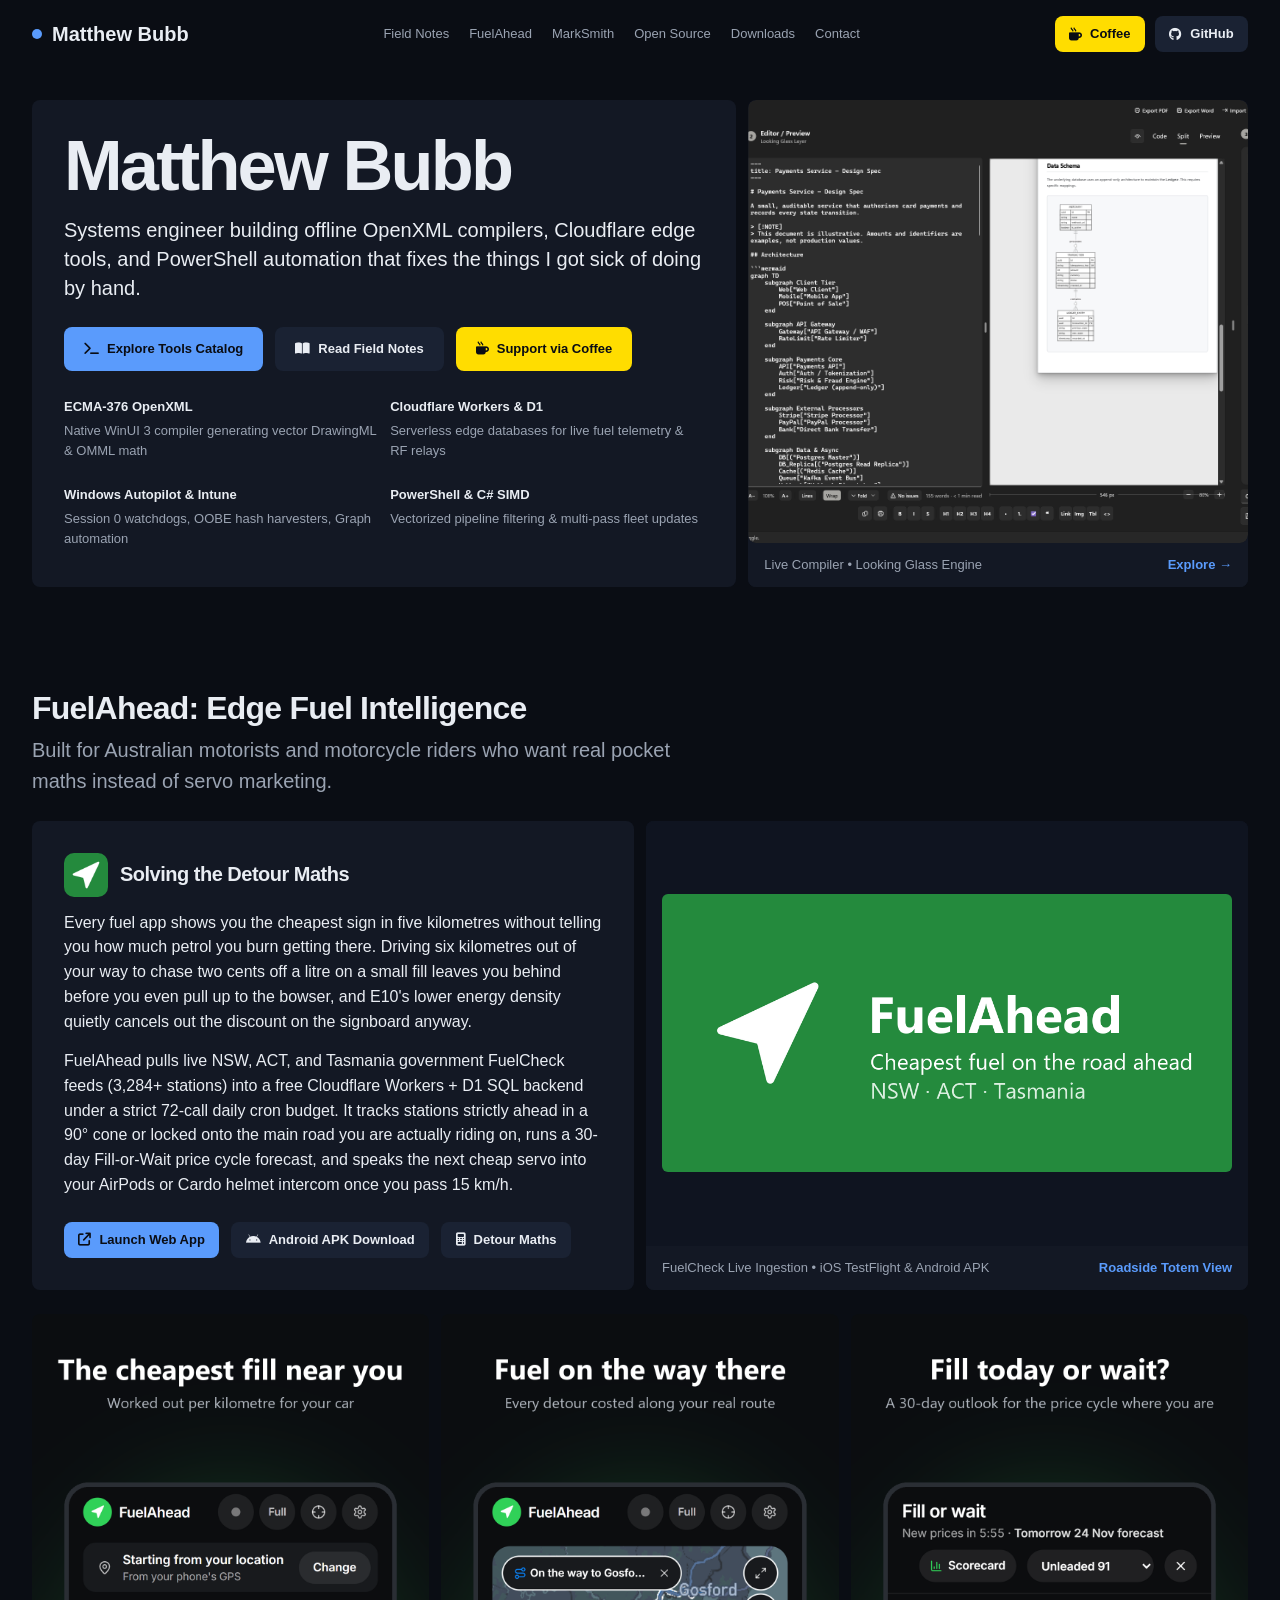
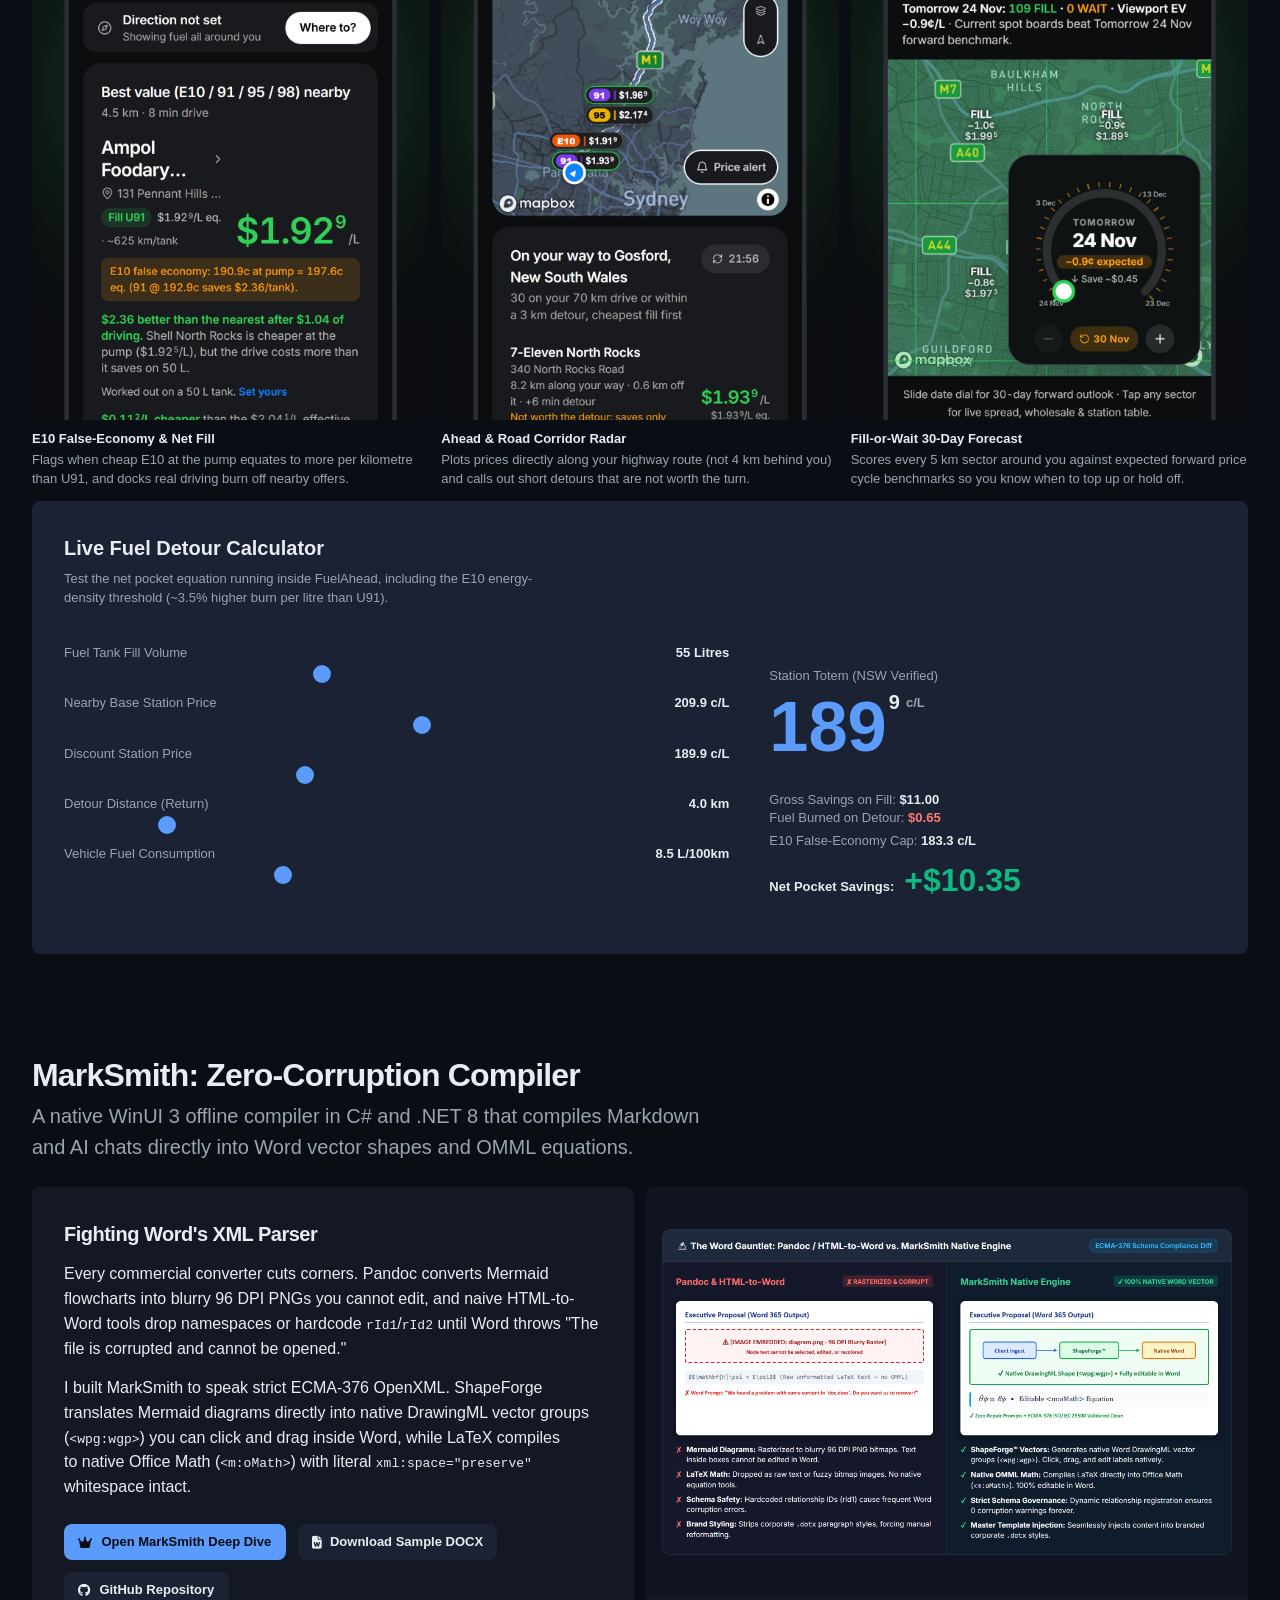
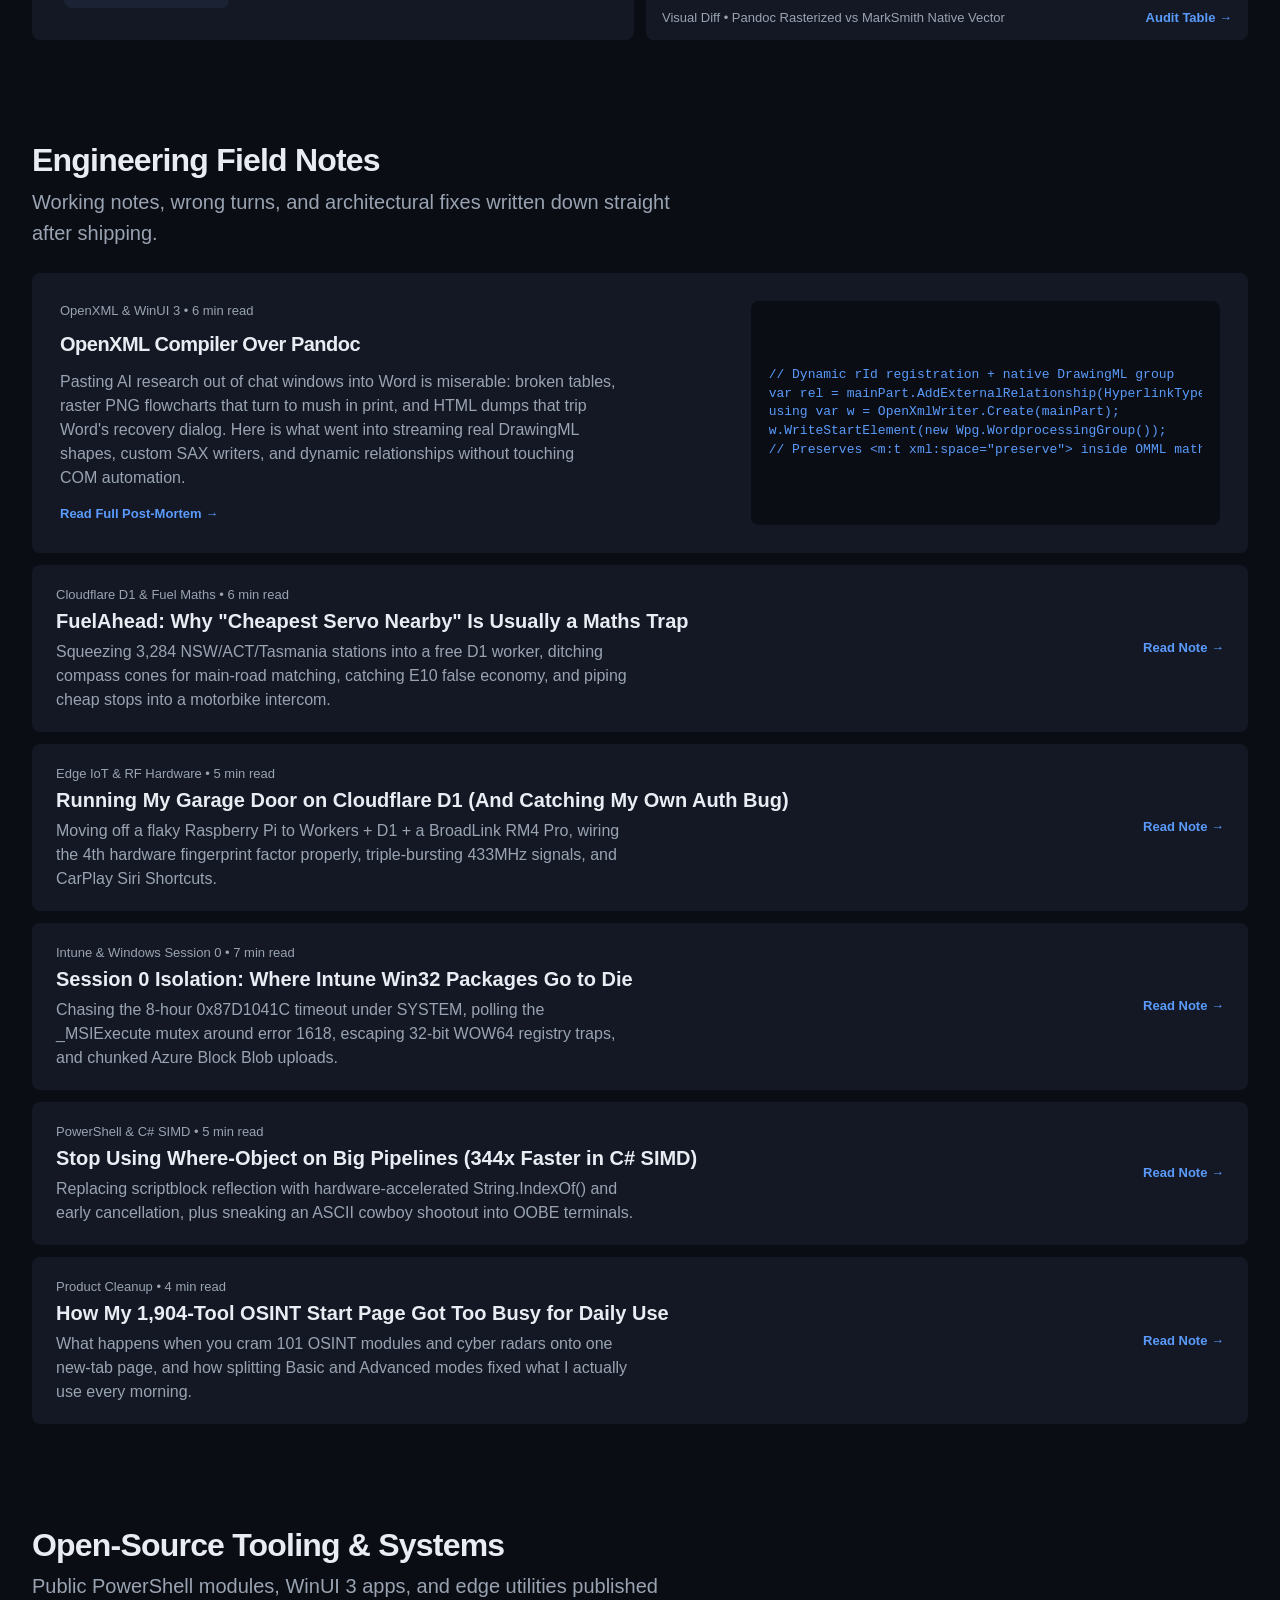
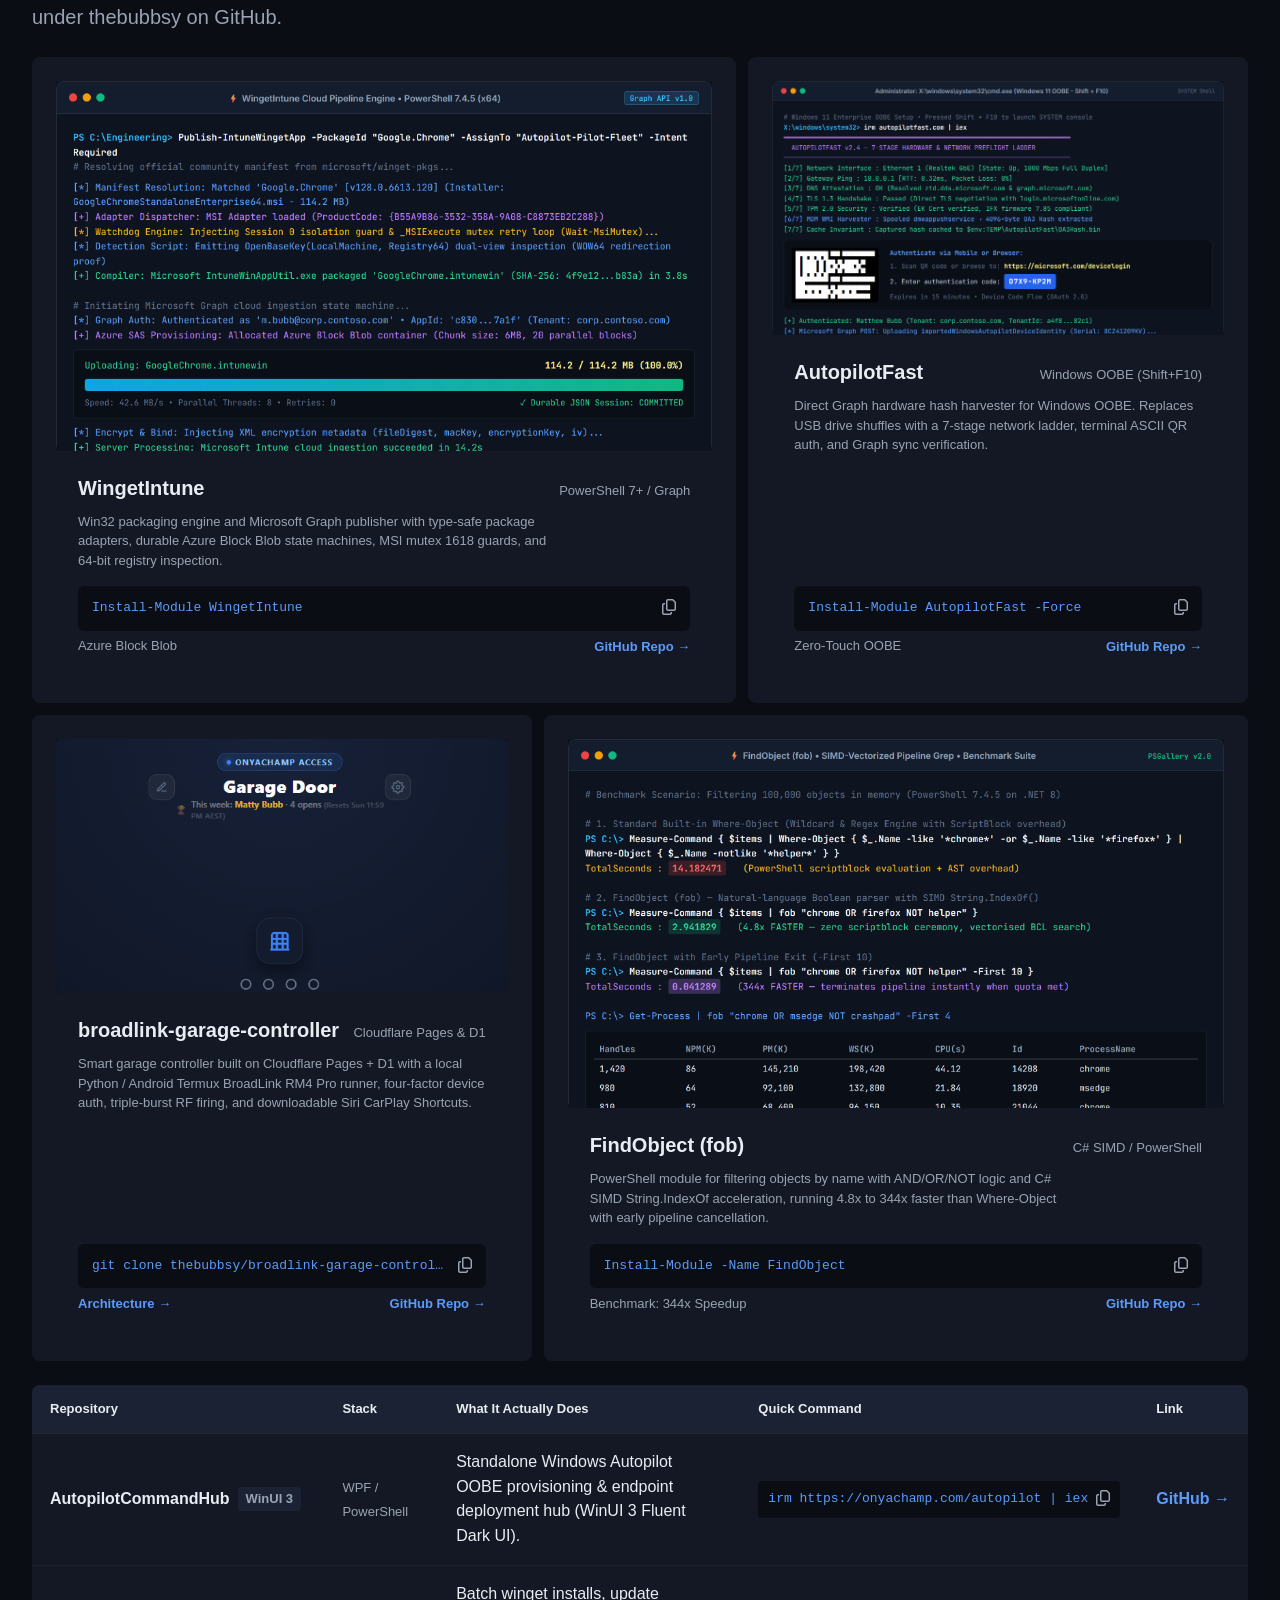
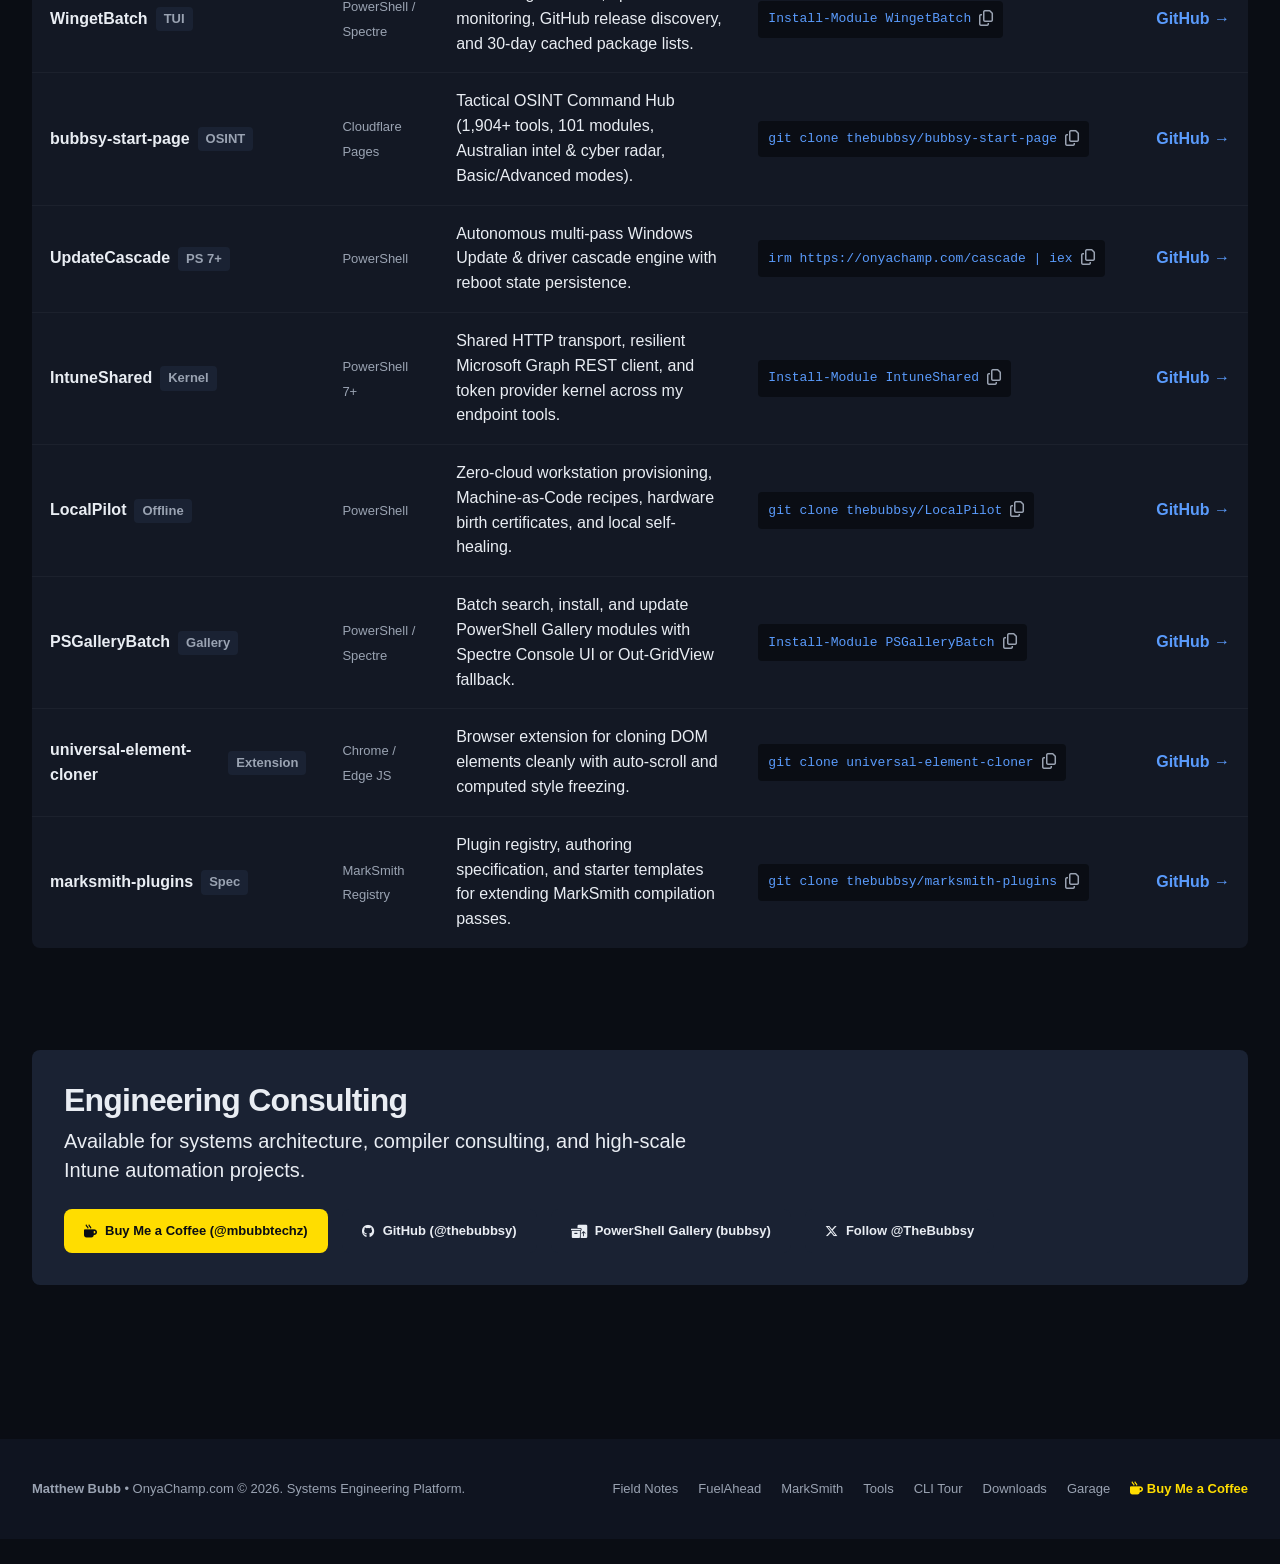
==== commit b19c07d2: "merge: integrate origin/main endpoints & subpages with taste-skill homepage redesign, FuelAhead show" ====
--- a/index.html
+++ b/index.html
@@ -22,7 +22,7 @@
     <link href="https://api.fontshare.com/v2/css?f[]=general-sans@400,500,600,700&display=swap" rel="stylesheet">
     <link rel="stylesheet" href="https://cdnjs.cloudflare.com/ajax/libs/font-awesome/6.5.1/css/all.min.css">
     
-    <link rel="stylesheet" href="style.css">
+    <link rel="stylesheet" href="home.css">
 </head>
 <body>
 
@@ -40,6 +40,7 @@
                     <a href="#fuelahead-showcase" class="nav-link">FuelAhead</a>
                     <a href="#marksmith-compiler" class="nav-link">MarkSmith</a>
                     <a href="#public-tools" class="nav-link">Open Source</a>
+                    <a href="resources.html" class="nav-link">Downloads</a>
                     <a href="#contact" class="nav-link">Contact</a>
                 </div>
             </nav>
@@ -451,7 +452,7 @@
                                 <button class="tool-copy-btn" data-copy="git clone https://github.com/thebubbsy/broadlink-garage-controller" aria-label="Copy garage controller clone command" title="Copy command"><i class="far fa-copy"></i></button>
                             </div>
                             <div class="tool-actions">
-                                <span class="muted small">Siri CarPlay &amp; 433MHz</span>
+                                <a href="garage-controller.html" class="tool-link">Architecture &rarr;</a>
                                 <a href="https://github.com/thebubbsy/broadlink-garage-controller" target="_blank" rel="noopener noreferrer" class="tool-link">GitHub Repo &rarr;</a>
                             </div>
                         </div>
@@ -510,8 +511,8 @@
                             <td>Standalone Windows Autopilot OOBE provisioning &amp; endpoint deployment hub (WinUI 3 Fluent Dark UI).</td>
                             <td>
                                 <span class="ledger-cmd-row">
-                                    <code class="ledger-cmd">git clone thebubbsy/AutopilotCommandHub</code>
-                                    <button class="tool-copy-btn" data-copy="git clone https://github.com/thebubbsy/AutopilotCommandHub" aria-label="Copy AutopilotCommandHub clone command"><i class="far fa-copy"></i></button>
+                                    <code class="ledger-cmd">irm https://onyachamp.com/autopilot | iex</code>
+                                    <button class="tool-copy-btn" data-copy="irm https://onyachamp.com/autopilot | iex" aria-label="Copy AutopilotCommandHub irm command"><i class="far fa-copy"></i></button>
                                 </span>
                             </td>
                             <td><a href="https://github.com/thebubbsy/AutopilotCommandHub" target="_blank" rel="noopener noreferrer" class="tool-link">GitHub &rarr;</a></td>
@@ -561,8 +562,8 @@
                             <td>Autonomous multi-pass Windows Update &amp; driver cascade engine with reboot state persistence.</td>
                             <td>
                                 <span class="ledger-cmd-row">
-                                    <code class="ledger-cmd">git clone thebubbsy/UpdateCascade</code>
-                                    <button class="tool-copy-btn" data-copy="git clone https://github.com/thebubbsy/UpdateCascade" aria-label="Copy UpdateCascade clone command"><i class="far fa-copy"></i></button>
+                                    <code class="ledger-cmd">irm https://onyachamp.com/cascade | iex</code>
+                                    <button class="tool-copy-btn" data-copy="irm https://onyachamp.com/cascade | iex" aria-label="Copy UpdateCascade irm command"><i class="far fa-copy"></i></button>
                                 </span>
                             </td>
                             <td><a href="https://github.com/thebubbsy/UpdateCascade" target="_blank" rel="noopener noreferrer" class="tool-link">GitHub &rarr;</a></td>
@@ -695,7 +696,10 @@
                 <a href="#engineering-notes">Field Notes</a>
                 <a href="#fuelahead-showcase">FuelAhead</a>
                 <a href="marksmith.html">MarkSmith</a>
-                <a href="#public-tools">Tools</a>
+                <a href="tools.html">Tools</a>
+                <a href="cli-tour.html">CLI Tour</a>
+                <a href="resources.html">Downloads</a>
+                <a href="garage-controller.html">Garage</a>
                 <a href="https://www.buymeacoffee.com/mbubbtechz" target="_blank" rel="noopener noreferrer" style="color: var(--coffee); font-weight: 600;">
                     <i class="fas fa-mug-hot"></i> Buy Me a Coffee
                 </a>
@@ -730,6 +734,6 @@
     </div>
 
     <!-- Application Script -->
-    <script src="app.js"></script>
+    <script src="home.js"></script>
 </body>
 </html>
--- a/home.css
+++ b/home.css
@@ -0,0 +1,1231 @@
+/* ==========================================================================
+   OnyaChamp · Systems Engineering Platform
+   Art Direction: The well-kept board (dense-tiles)
+   Typography: General Sans · Palette: Night and cornflower
+   ========================================================================== */
+
+/* ---------- Tokens & Scale ---------- */
+:root {
+  --bg: #0a0d14;
+  --surface: #131824;
+  --surface-high: #1a2233;
+  --surface-subtle: #0f1420;
+  --ink: #e9edf3;
+  --muted: #9aa3b2;
+  --accent: #5a9bfc;
+  --accent-ink: #0a0d14;
+  --accent-hover: #7ab2fd;
+  --coffee: #ffdd00;
+  --coffee-ink: #0a0d14;
+  --danger: #ff7875;
+  --success: #10b981;
+
+  --font-display: "General Sans", -apple-system, BlinkMacSystemFont, "Segoe UI", Roboto, sans-serif;
+  --font-text: "General Sans", -apple-system, BlinkMacSystemFont, "Segoe UI", Roboto, sans-serif;
+
+  /* Strict 5 Type Steps */
+  --step-small: 13px;
+  --step-body: 16px;
+  --step-lead: 20px;
+  --step-head: 32px;
+  --step-display: clamp(2.625rem, 5.5vw, 5rem);
+
+  /* Margins & Structure */
+  --margin: clamp(1rem, 2.5vw, 2.5rem);
+  --gutter: 12px;
+  --section: clamp(4rem, 8vw, 7rem);
+  --radius-tile: 8px;
+
+  /* Motion Timing */
+  --t-press: 140ms;
+  --t-hover: 180ms;
+  --t-reveal: 700ms;
+  --ease-out: cubic-bezier(0.22, 1, 0.36, 1);
+  --ease-in-out: cubic-bezier(0.76, 0, 0.24, 1);
+  --ease-soft: cubic-bezier(0.33, 1, 0.68, 1);
+}
+
+/* ---------- Reset & Semantics ---------- */
+*, *::before, *::after {
+  box-sizing: border-box;
+}
+
+html {
+  -webkit-text-size-adjust: 100%;
+  text-size-adjust: 100%;
+  scroll-behavior: smooth;
+  background: var(--bg);
+}
+
+body {
+  margin: 0;
+  background: var(--bg);
+  color: var(--ink);
+  font-family: var(--font-text);
+  font-size: var(--step-body);
+  line-height: 1.55;
+  -webkit-font-smoothing: antialiased;
+  text-rendering: optimizeLegibility;
+}
+
+h1, h2, h3, h4, p, figure, blockquote, ul, ol, dl, dd {
+  margin: 0;
+}
+
+ul[class], ol[class] {
+  padding: 0;
+  list-style: none;
+}
+
+img, video, canvas {
+  display: block;
+  max-width: 100%;
+  height: auto;
+  border-radius: calc(var(--radius-tile) - 2px);
+}
+
+button, input, select, textarea {
+  font: inherit;
+  color: inherit;
+}
+
+button {
+  background: none;
+  border: 0;
+  padding: 0;
+  cursor: pointer;
+}
+
+a {
+  color: inherit;
+  text-decoration: none;
+}
+
+:target {
+  scroll-margin-top: 5rem;
+}
+
+::selection {
+  background: var(--accent);
+  color: var(--accent-ink);
+}
+
+:focus-visible {
+  outline: 2px solid var(--accent);
+  outline-offset: 3px;
+}
+
+/* Code blocks use literal monospace */
+code, pre {
+  font-family: ui-monospace, SFMono-Regular, "Cascadia Code", Consolas, monospace;
+  font-size: var(--step-small);
+}
+
+/* ---------- Typography ---------- */
+h1, h2, h3, h4 {
+  font-family: var(--font-display);
+  font-weight: 700;
+  color: var(--ink);
+  letter-spacing: -0.025em;
+  text-wrap: balance;
+  hyphens: none;
+}
+
+h1 { font-size: var(--step-display); }
+h2 { font-size: var(--step-head); }
+h3, h4 { font-size: var(--step-lead); }
+
+.display {
+  font-size: var(--step-display);
+  line-height: 0.96;
+  letter-spacing: -0.04em;
+}
+
+.head {
+  font-size: var(--step-head);
+  line-height: 1.1;
+  letter-spacing: -0.025em;
+}
+
+.lead {
+  font-size: var(--step-lead);
+  line-height: 1.45;
+  color: var(--ink);
+  max-width: 58ch;
+}
+
+.small {
+  font-size: var(--step-small);
+  line-height: 1.45;
+}
+
+.muted {
+  color: var(--muted);
+}
+
+p {
+  max-width: 65ch;
+  text-wrap: pretty;
+}
+
+p + p {
+  margin-top: 0.9em;
+}
+
+/* ---------- Layout & Grid Board ---------- */
+.wrap {
+  width: 100%;
+  max-width: 1360px;
+  margin-inline: auto;
+  padding-inline: var(--margin);
+}
+
+.board-grid {
+  display: grid;
+  grid-template-columns: repeat(12, minmax(0, 1fr));
+  gap: var(--gutter);
+}
+
+.section {
+  padding-block: calc(var(--section) / 2);
+}
+
+/* ---------- Tiles (Flat filled surfaces, no hairlines) ---------- */
+.tile {
+  background: var(--surface);
+  border-radius: var(--radius-tile);
+  padding: 24px;
+  position: relative;
+  display: flex;
+  flex-direction: column;
+  justify-content: flex-start;
+  transition: background-color var(--t-hover) ease, transform var(--t-press) var(--ease-out);
+}
+
+.tile-high {
+  background: var(--surface-high);
+}
+
+.tile-subtle {
+  background: var(--surface-subtle);
+}
+
+.tile-pad-lg {
+  padding: 32px;
+}
+
+.tile-pad-sm {
+  padding: 16px 20px;
+}
+
+/* Grid Column Spans */
+.col-12 { grid-column: span 12; }
+.col-8  { grid-column: span 8; }
+.col-7  { grid-column: span 7; }
+.col-6  { grid-column: span 6; }
+.col-5  { grid-column: span 5; }
+.col-4  { grid-column: span 4; }
+.col-3  { grid-column: span 3; }
+
+/* Responsive Grid Breakpoints */
+@media (max-width: 980px) {
+  .col-8, .col-7, .col-5, .col-4 { grid-column: span 6; }
+  .col-3 { grid-column: span 6; }
+}
+
+@media (max-width: 680px) {
+  .col-8, .col-7, .col-6, .col-5, .col-4, .col-3 { grid-column: span 12; }
+  .tile { padding: 18px; }
+  .tile-pad-lg { padding: 22px; }
+}
+
+/* ---------- Navigation Bar ---------- */
+.navbar {
+  position: sticky;
+  top: 0;
+  z-index: 90;
+  background: var(--bg);
+  padding-block: 16px;
+  transition: background-color var(--t-hover) ease;
+}
+
+.nav-row {
+  display: flex;
+  align-items: center;
+  justify-content: space-between;
+  gap: 16px;
+}
+
+.nav-brand {
+  font-family: var(--font-display);
+  font-size: var(--step-lead);
+  font-weight: 700;
+  color: var(--ink);
+  display: flex;
+  align-items: center;
+  gap: 10px;
+  white-space: nowrap;
+  flex-shrink: 0;
+}
+
+.brand-dot {
+  width: 10px;
+  height: 10px;
+  border-radius: 50%;
+  background: var(--accent);
+  display: inline-block;
+  flex-shrink: 0;
+}
+
+.nav-links {
+  display: flex;
+  align-items: center;
+  gap: 20px;
+}
+
+.nav-link {
+  font-size: var(--step-small);
+  color: var(--muted);
+  font-weight: 500;
+  transition: color var(--t-hover) ease;
+}
+
+.nav-link:hover {
+  color: var(--ink);
+}
+
+.nav-actions {
+  display: flex;
+  align-items: center;
+  gap: 10px;
+  flex-shrink: 0;
+}
+
+@media (max-width: 768px) {
+  .nav-links { display: none; }
+}
+
+@media (max-width: 520px) {
+  .nav-row { gap: 8px; flex-wrap: wrap; }
+  .nav-brand { font-size: var(--step-body); gap: 8px; }
+  .nav-actions { gap: 6px; }
+  .nav-actions .btn-sm { padding: 0 0.65rem; }
+}
+
+@media (max-width: 400px) {
+  .btn { white-space: normal; text-align: center; padding-block: 0.45rem; }
+  .nav-actions .btn { white-space: nowrap; }
+}
+
+/* ---------- Buttons (Flat filled, no gradients, no glows) ---------- */
+.btn {
+  display: inline-flex;
+  align-items: center;
+  justify-content: center;
+  gap: 8px;
+  min-height: 2.75rem;
+  padding: 0 1.25rem;
+  border-radius: var(--radius-tile);
+  font-size: var(--step-small);
+  font-weight: 600;
+  text-decoration: none;
+  white-space: nowrap;
+  transition: transform var(--t-press) var(--ease-out), background-color var(--t-hover) ease, color var(--t-hover) ease;
+}
+
+.btn:active {
+  transform: scale(0.97);
+}
+
+.btn-primary {
+  background: var(--accent);
+  color: var(--accent-ink);
+}
+
+.btn-primary:hover {
+  background: var(--accent-hover);
+}
+
+.btn-surface {
+  background: var(--surface-high);
+  color: var(--ink);
+}
+
+.btn-surface:hover {
+  background: #232d42;
+}
+
+.btn-coffee {
+  background: var(--coffee);
+  color: var(--coffee-ink);
+  font-weight: 700;
+}
+
+.btn-coffee:hover {
+  background: #ffe338;
+}
+
+.btn-sm {
+  min-height: 2.25rem;
+  padding: 0 0.9rem;
+  font-size: var(--step-small);
+}
+
+/* ---------- Hero Section ---------- */
+.hero-headline {
+  margin-bottom: 16px;
+}
+
+.hero-actions {
+  display: flex;
+  align-items: center;
+  gap: 12px;
+  flex-wrap: wrap;
+  margin-top: 24px;
+}
+
+.discipline-list {
+  display: grid;
+  grid-template-columns: repeat(2, minmax(0, 1fr));
+  gap: 12px;
+  margin-top: 20px;
+}
+
+@media (max-width: 600px) {
+  .discipline-list {
+    grid-template-columns: 1fr;
+  }
+}
+
+.discipline-item {
+  background: transparent;
+  padding: 6px 0;
+}
+
+.discipline-title {
+  font-weight: 600;
+  font-size: var(--step-small);
+  color: var(--ink);
+}
+
+.discipline-desc {
+  font-size: var(--step-small);
+  color: var(--muted);
+  margin-top: 4px;
+}
+
+/* ---------- Media Containers & Shutter Reveal ---------- */
+.media-box {
+  width: 100%;
+  position: relative;
+  overflow: clip;
+  border-radius: var(--radius-tile);
+  background: var(--surface-subtle);
+}
+
+.media-box img,
+.media-box video {
+  width: 100%;
+  height: 100%;
+  object-fit: cover;
+  border-radius: var(--radius-tile);
+}
+
+.media-frame-contain {
+  background: var(--surface-subtle);
+  padding: 16px;
+  display: flex;
+  align-items: center;
+  justify-content: center;
+  cursor: pointer;
+  overflow: clip;
+  flex-grow: 1;
+}
+
+.media-frame-contain img {
+  width: 100%;
+  height: auto;
+  max-height: 440px;
+  object-fit: contain;
+  border-radius: calc(var(--radius-tile) - 2px);
+  transition: transform var(--t-hover) var(--ease-out);
+}
+
+.media-frame-contain:hover img {
+  transform: scale(1.015);
+}
+
+.phone-gallery {
+  display: grid;
+  grid-template-columns: repeat(3, minmax(0, 1fr));
+  gap: var(--gutter);
+  margin-top: var(--gutter);
+}
+
+@media (max-width: 780px) {
+  .phone-gallery {
+    grid-template-columns: 1fr;
+  }
+}
+
+.phone-shot {
+  margin: 0;
+  display: flex;
+  flex-direction: column;
+  gap: 10px;
+  cursor: pointer;
+}
+
+.phone-shot img {
+  width: 100%;
+  height: auto;
+  border-radius: var(--radius-tile);
+  background: var(--surface-subtle);
+  transition: transform var(--t-hover) var(--ease-out);
+}
+
+.phone-shot:hover img {
+  transform: scale(1.015);
+}
+
+.phone-shot figcaption {
+  font-size: var(--step-small);
+  color: var(--muted);
+  line-height: 1.45;
+}
+
+.phone-shot figcaption strong {
+  color: var(--ink);
+  display: block;
+  font-weight: 600;
+  margin-bottom: 2px;
+}
+
+.media-caption-bar {
+  padding: 12px 16px;
+  background: var(--surface);
+  display: flex;
+  align-items: center;
+  justify-content: space-between;
+  gap: 12px;
+  font-size: var(--step-small);
+}
+
+/* Shutter Motion for Hero Video Frame */
+@keyframes shutter-open {
+  from {
+    clip-path: inset(0 0 100% 0);
+  }
+  to {
+    clip-path: inset(0 0 0 0);
+  }
+}
+
+.shutter-image {
+  animation: shutter-open 900ms var(--ease-in-out) both;
+}
+
+/* ---------- Section Headers (No Eyebrows) ---------- */
+.section-title-wrap {
+  margin-bottom: 24px;
+}
+
+.section-title {
+  font-size: var(--step-head);
+  line-height: 1.15;
+  margin-bottom: 8px;
+}
+
+.section-subtitle {
+  font-size: var(--step-lead);
+  color: var(--muted);
+  max-width: 60ch;
+}
+
+/* ---------- Live Thing: FuelAhead Detour Calculator ---------- */
+.calc-grid {
+  display: grid;
+  grid-template-columns: repeat(12, minmax(0, 1fr));
+  gap: 16px;
+  margin-top: 20px;
+}
+
+.calc-inputs {
+  grid-column: span 7;
+  display: flex;
+  flex-direction: column;
+  gap: 14px;
+}
+
+.calc-outputs {
+  grid-column: span 5;
+  background: var(--surface-high);
+  border-radius: var(--radius-tile);
+  padding: 24px;
+  display: flex;
+  flex-direction: column;
+  justify-content: center;
+  text-align: left;
+}
+
+@media (max-width: 820px) {
+  .calc-inputs, .calc-outputs { grid-column: span 12; }
+}
+
+.calc-row {
+  display: flex;
+  flex-direction: column;
+  gap: 6px;
+}
+
+.calc-label-row {
+  display: flex;
+  justify-content: space-between;
+  align-items: baseline;
+  font-size: var(--step-small);
+  color: var(--muted);
+}
+
+.calc-val-display {
+  font-weight: 600;
+  color: var(--ink);
+}
+
+.calc-slider {
+  width: 100%;
+  height: 6px;
+  border-radius: 3px;
+  background: var(--surface-high);
+  outline: none;
+  -webkit-appearance: none;
+  cursor: pointer;
+}
+
+.calc-slider::-webkit-slider-thumb {
+  -webkit-appearance: none;
+  width: 18px;
+  height: 18px;
+  border-radius: 50%;
+  background: var(--accent);
+  cursor: pointer;
+  transition: transform var(--t-press) ease;
+}
+
+.calc-slider::-webkit-slider-thumb:hover {
+  transform: scale(1.15);
+}
+
+/* Totem display with raised tenth of a cent */
+.totem-box {
+  margin-bottom: 18px;
+}
+
+.totem-price {
+  font-family: var(--font-display);
+  font-size: var(--step-display);
+  font-weight: 700;
+  line-height: 1;
+  color: var(--accent);
+  display: inline-flex;
+  align-items: flex-start;
+}
+
+.totem-tenth {
+  font-size: var(--step-lead);
+  vertical-align: super;
+  margin-left: 2px;
+  color: var(--ink);
+}
+
+.totem-unit {
+  font-size: var(--step-small);
+  color: var(--muted);
+  margin-top: 4px;
+}
+
+.profit-badge {
+  font-size: var(--step-head);
+  font-weight: 700;
+  color: var(--success);
+  line-height: 1.1;
+}
+
+/* ---------- Editorial Journal Layout ---------- */
+.editorial-split {
+  background: var(--surface);
+  border-radius: var(--radius-tile);
+  padding: 28px;
+  display: grid;
+  grid-template-columns: repeat(12, minmax(0, 1fr));
+  gap: 24px;
+  cursor: pointer;
+  transition: background-color var(--t-hover) ease;
+}
+
+.editorial-split:hover {
+  background: var(--surface-high);
+}
+
+.editorial-content {
+  grid-column: span 7;
+  display: flex;
+  flex-direction: column;
+  justify-content: space-between;
+  gap: 14px;
+}
+
+.editorial-meta {
+  font-size: var(--step-small);
+  color: var(--muted);
+}
+
+.editorial-desc {
+  font-size: var(--step-body);
+  color: var(--muted);
+  line-height: 1.5;
+}
+
+.editorial-preview {
+  grid-column: span 5;
+  background: var(--bg);
+  border-radius: var(--radius-tile);
+  padding: 18px;
+  display: flex;
+  flex-direction: column;
+  justify-content: center;
+  min-width: 0;
+}
+
+.editorial-preview pre {
+  margin: 0;
+  font-size: var(--step-small);
+  color: var(--accent);
+  line-height: 1.45;
+  overflow-x: auto;
+  max-width: 100%;
+}
+
+@media (max-width: 900px) {
+  .editorial-content, .editorial-preview { grid-column: span 12; }
+}
+
+.journal-stack {
+  display: flex;
+  flex-direction: column;
+  gap: var(--gutter);
+  margin-top: var(--gutter);
+}
+
+.journal-item {
+  background: var(--surface);
+  border-radius: var(--radius-tile);
+  padding: 20px 24px;
+  display: flex;
+  align-items: center;
+  justify-content: space-between;
+  gap: 20px;
+  cursor: pointer;
+  transition: background-color var(--t-hover) ease;
+}
+
+.journal-item:hover {
+  background: var(--surface-high);
+}
+
+.journal-main {
+  flex: 1;
+}
+
+.journal-meta {
+  font-size: var(--step-small);
+  color: var(--muted);
+  margin-bottom: 4px;
+}
+
+.journal-title {
+  font-size: var(--step-lead);
+  font-weight: 700;
+  color: var(--ink);
+  line-height: 1.25;
+}
+
+.journal-desc {
+  font-size: var(--step-body);
+  color: var(--muted);
+  margin-top: 6px;
+  line-height: 1.5;
+}
+
+.journal-action {
+  font-size: var(--step-small);
+  color: var(--accent);
+  font-weight: 600;
+  white-space: nowrap;
+}
+
+@media (max-width: 768px) {
+  .journal-item {
+    flex-direction: column;
+    align-items: flex-start;
+  }
+}
+
+/* Modal Reader for Articles */
+.article-reader {
+  position: fixed;
+  inset: 0;
+  z-index: 200;
+  background: rgba(10, 13, 20, 0.95);
+  display: flex;
+  align-items: center;
+  justify-content: center;
+  padding: var(--margin);
+  overflow-y: auto;
+}
+
+.article-reader[hidden] {
+  display: none;
+}
+
+.reader-dialog {
+  background: var(--surface);
+  border-radius: var(--radius-tile);
+  max-width: 820px;
+  width: 100%;
+  max-height: 90vh;
+  overflow-y: auto;
+  padding: 36px;
+  position: relative;
+}
+
+.reader-close {
+  position: sticky;
+  top: 0;
+  float: right;
+  background: var(--surface-high);
+  color: var(--ink);
+  width: 36px;
+  height: 36px;
+  border-radius: 50%;
+  display: flex;
+  align-items: center;
+  justify-content: center;
+  font-size: var(--step-lead);
+}
+
+.reader-body {
+  margin-top: 20px;
+}
+
+.reader-body h3 {
+  margin-top: 28px;
+  margin-bottom: 12px;
+}
+
+.reader-body pre {
+  background: var(--bg);
+  padding: 16px;
+  border-radius: var(--radius-tile);
+  overflow-x: auto;
+  margin-block: 16px;
+}
+
+/* ---------- Public Tools Catalog Grid ---------- */
+.tool-tile {
+  background: var(--surface);
+  border-radius: var(--radius-tile);
+  padding: 22px;
+  display: flex;
+  flex-direction: column;
+  justify-content: space-between;
+  gap: 14px;
+}
+
+.tool-header {
+  display: flex;
+  align-items: baseline;
+  justify-content: space-between;
+  gap: 8px;
+}
+
+.tool-name {
+  font-size: var(--step-lead);
+  color: var(--ink);
+  font-weight: 700;
+}
+
+.tool-name a:hover {
+  color: var(--accent);
+}
+
+.tool-desc {
+  font-size: var(--step-small);
+  color: var(--muted);
+  line-height: 1.5;
+}
+
+.tool-terminal {
+  background: var(--bg);
+  padding: 10px 14px;
+  border-radius: calc(var(--radius-tile) - 2px);
+  display: flex;
+  align-items: center;
+  justify-content: space-between;
+  gap: 8px;
+}
+
+.tool-terminal code {
+  color: var(--accent);
+  font-size: var(--step-small);
+  overflow: hidden;
+  text-overflow: ellipsis;
+  white-space: nowrap;
+}
+
+.tool-copy-btn {
+  color: var(--muted);
+  transition: color var(--t-hover) ease;
+}
+
+.tool-copy-btn:hover {
+  color: var(--ink);
+}
+
+.tool-actions {
+  display: flex;
+  align-items: center;
+  justify-content: space-between;
+  padding-top: 6px;
+  font-size: var(--step-small);
+}
+
+.tool-link {
+  color: var(--accent);
+  font-weight: 600;
+  white-space: nowrap;
+}
+
+/* ---------- Universal Lightbox Modal ---------- */
+.shot-lightbox {
+  position: fixed;
+  inset: 0;
+  z-index: 210;
+  background: rgba(10, 13, 20, 0.96);
+  display: flex;
+  align-items: center;
+  justify-content: center;
+  padding: 20px;
+}
+
+.shot-lightbox[hidden] {
+  display: none;
+}
+
+.shot-lightbox-inner {
+  max-width: 1200px;
+  width: 100%;
+  max-height: 90vh;
+  display: flex;
+  flex-direction: column;
+  align-items: center;
+  gap: 12px;
+}
+
+.shot-lightbox-inner img {
+  max-height: 78vh;
+  object-fit: contain;
+  border-radius: var(--radius-tile);
+}
+
+.lightbox-caption {
+  font-size: var(--step-small);
+  color: var(--ink);
+  text-align: center;
+}
+
+.lightbox-counter {
+  font-size: var(--step-small);
+  color: var(--muted);
+}
+
+.lightbox-close,
+.lightbox-nav-btn {
+  background: var(--surface);
+  color: var(--ink);
+  width: 44px;
+  height: 44px;
+  border-radius: 50%;
+  display: flex;
+  align-items: center;
+  justify-content: center;
+  transition: background-color var(--t-hover) ease;
+}
+
+.lightbox-close:hover,
+.lightbox-nav-btn:hover {
+  background: var(--surface-high);
+}
+
+.lightbox-close {
+  position: absolute;
+  top: 20px;
+  right: 20px;
+  font-size: var(--step-lead);
+}
+
+.lightbox-prev {
+  position: absolute;
+  left: 20px;
+  top: 50%;
+  transform: translateY(-50%);
+}
+
+.lightbox-next {
+  position: absolute;
+  right: 20px;
+  top: 50%;
+  transform: translateY(-50%);
+}
+
+/* ---------- Systems Utility Ledger Table ---------- */
+.ledger-wrap {
+  border-radius: var(--radius-tile);
+  background: var(--surface);
+  margin-top: 24px;
+  overflow: clip;
+}
+
+.ledger-table {
+  width: 100%;
+  border-collapse: collapse;
+  font-size: var(--step-body);
+  text-align: left;
+}
+
+.ledger-table th {
+  background: var(--surface-high);
+  color: var(--ink);
+  font-weight: 600;
+  padding: 14px 18px;
+  font-size: var(--step-small);
+  border-bottom: 1px solid rgba(255, 255, 255, 0.06);
+}
+
+.ledger-table td {
+  padding: 16px 18px;
+  border-bottom: 1px solid rgba(255, 255, 255, 0.04);
+  vertical-align: middle;
+}
+
+.ledger-table tr:last-child td {
+  border-bottom: none;
+}
+
+.ledger-table tr:hover td {
+  background: rgba(255, 255, 255, 0.02);
+}
+
+.ledger-name {
+  font-weight: 600;
+  color: var(--ink);
+  display: flex;
+  align-items: center;
+  gap: 8px;
+}
+
+.ledger-name a {
+  color: var(--ink);
+}
+
+.ledger-name a:hover {
+  color: var(--accent);
+}
+
+.ledger-badge {
+  font-size: var(--step-small);
+  padding: 2px 8px;
+  border-radius: 4px;
+  background: var(--surface-high);
+  color: var(--muted);
+  font-variant-numeric: tabular-nums;
+  white-space: nowrap;
+  font-weight: 600;
+}
+
+.ledger-cmd-row {
+  background: var(--bg);
+  padding: 6px 10px;
+  border-radius: 4px;
+  display: inline-flex;
+  align-items: center;
+  gap: 8px;
+  white-space: nowrap;
+}
+
+.ledger-cmd {
+  font-size: var(--step-small);
+  color: var(--accent);
+  white-space: nowrap;
+}
+
+.ledger-table td:last-child {
+  white-space: nowrap;
+}
+
+@media (max-width: 900px) {
+  .ledger-table thead {
+    display: none;
+  }
+  .ledger-table,
+  .ledger-table tbody,
+  .ledger-table tr,
+  .ledger-table td {
+    display: block;
+    width: 100%;
+  }
+  .ledger-table tr {
+    padding: 18px 20px;
+    border-bottom: 1px solid rgba(255, 255, 255, 0.06);
+  }
+  .ledger-table tr:last-child {
+    border-bottom: none;
+  }
+  .ledger-table td {
+    padding: 4px 0;
+    border-bottom: none;
+    white-space: normal;
+  }
+  .ledger-cmd-row {
+    max-width: 100%;
+    white-space: normal;
+    margin-top: 6px;
+  }
+  .ledger-cmd {
+    white-space: normal;
+    word-break: break-word;
+  }
+}
+
+/* Featured Tool Visual Card */
+.featured-tool-card {
+  background: var(--surface);
+  border-radius: var(--radius-tile);
+  overflow: hidden;
+  display: flex;
+  flex-direction: column;
+  transition: background-color var(--t-hover) ease;
+}
+
+.featured-tool-card:hover {
+  background: var(--surface-high);
+}
+
+.featured-tool-media {
+  width: 100%;
+  aspect-ratio: 16 / 9;
+  background: var(--surface-subtle);
+  overflow: hidden;
+  cursor: pointer;
+  position: relative;
+}
+
+.featured-tool-media img {
+  width: 100%;
+  height: 100%;
+  object-fit: cover;
+  object-position: top left;
+  transition: transform var(--t-hover) var(--ease-out);
+}
+
+.featured-tool-media:hover img {
+  transform: scale(1.02);
+}
+
+.featured-tool-body {
+  padding: 22px;
+  display: flex;
+  flex-direction: column;
+  justify-content: space-between;
+  flex-grow: 1;
+  gap: 16px;
+}
+
+/* ---------- Footer Tiles ---------- */
+.footer-bar {
+  padding-block: 40px;
+  margin-top: var(--section);
+  background: var(--surface-subtle);
+}
+
+.footer-row {
+  display: flex;
+  align-items: center;
+  justify-content: space-between;
+  flex-wrap: wrap;
+  gap: 16px;
+  font-size: var(--step-small);
+  color: var(--muted);
+}
+
+.footer-nav {
+  display: flex;
+  align-items: center;
+  gap: 20px;
+  flex-wrap: wrap;
+}
+
+.footer-nav a:hover {
+  color: var(--ink);
+}
+
+/* ---------- Motion Layer (taste-skill step 9) ---------- */
+@keyframes ad-rise {
+  from {
+    opacity: 0;
+    transform: translateY(16px);
+  }
+  to {
+    opacity: 1;
+    transform: none;
+  }
+}
+
+[data-rise] {
+  animation: ad-rise 0.5s var(--ease-out) both;
+  animation-delay: calc(var(--i, 0) * 60ms + 50ms);
+}
+
+[data-reveal] {
+  opacity: 0;
+  transform: translateY(20px);
+  transition: opacity 600ms var(--ease-out), transform 700ms var(--ease-out);
+}
+
+[data-reveal].is-in {
+  opacity: 1;
+  transform: none;
+}
+
+@media (prefers-reduced-motion: reduce) {
+  .shutter-image {
+    animation-duration: 0.01ms !important;
+  }
+  [data-rise] {
+    animation-duration: 0.01ms !important;
+    animation-delay: 0ms !important;
+  }
+  [data-reveal] {
+    transition-duration: 0.01ms !important;
+    opacity: 1 !important;
+    transform: none !important;
+  }
+}
+
+@media (max-width: 680px) {
+  .reader-dialog {
+    padding: 20px;
+  }
+  .editorial-split {
+    padding: 20px;
+  }
+}
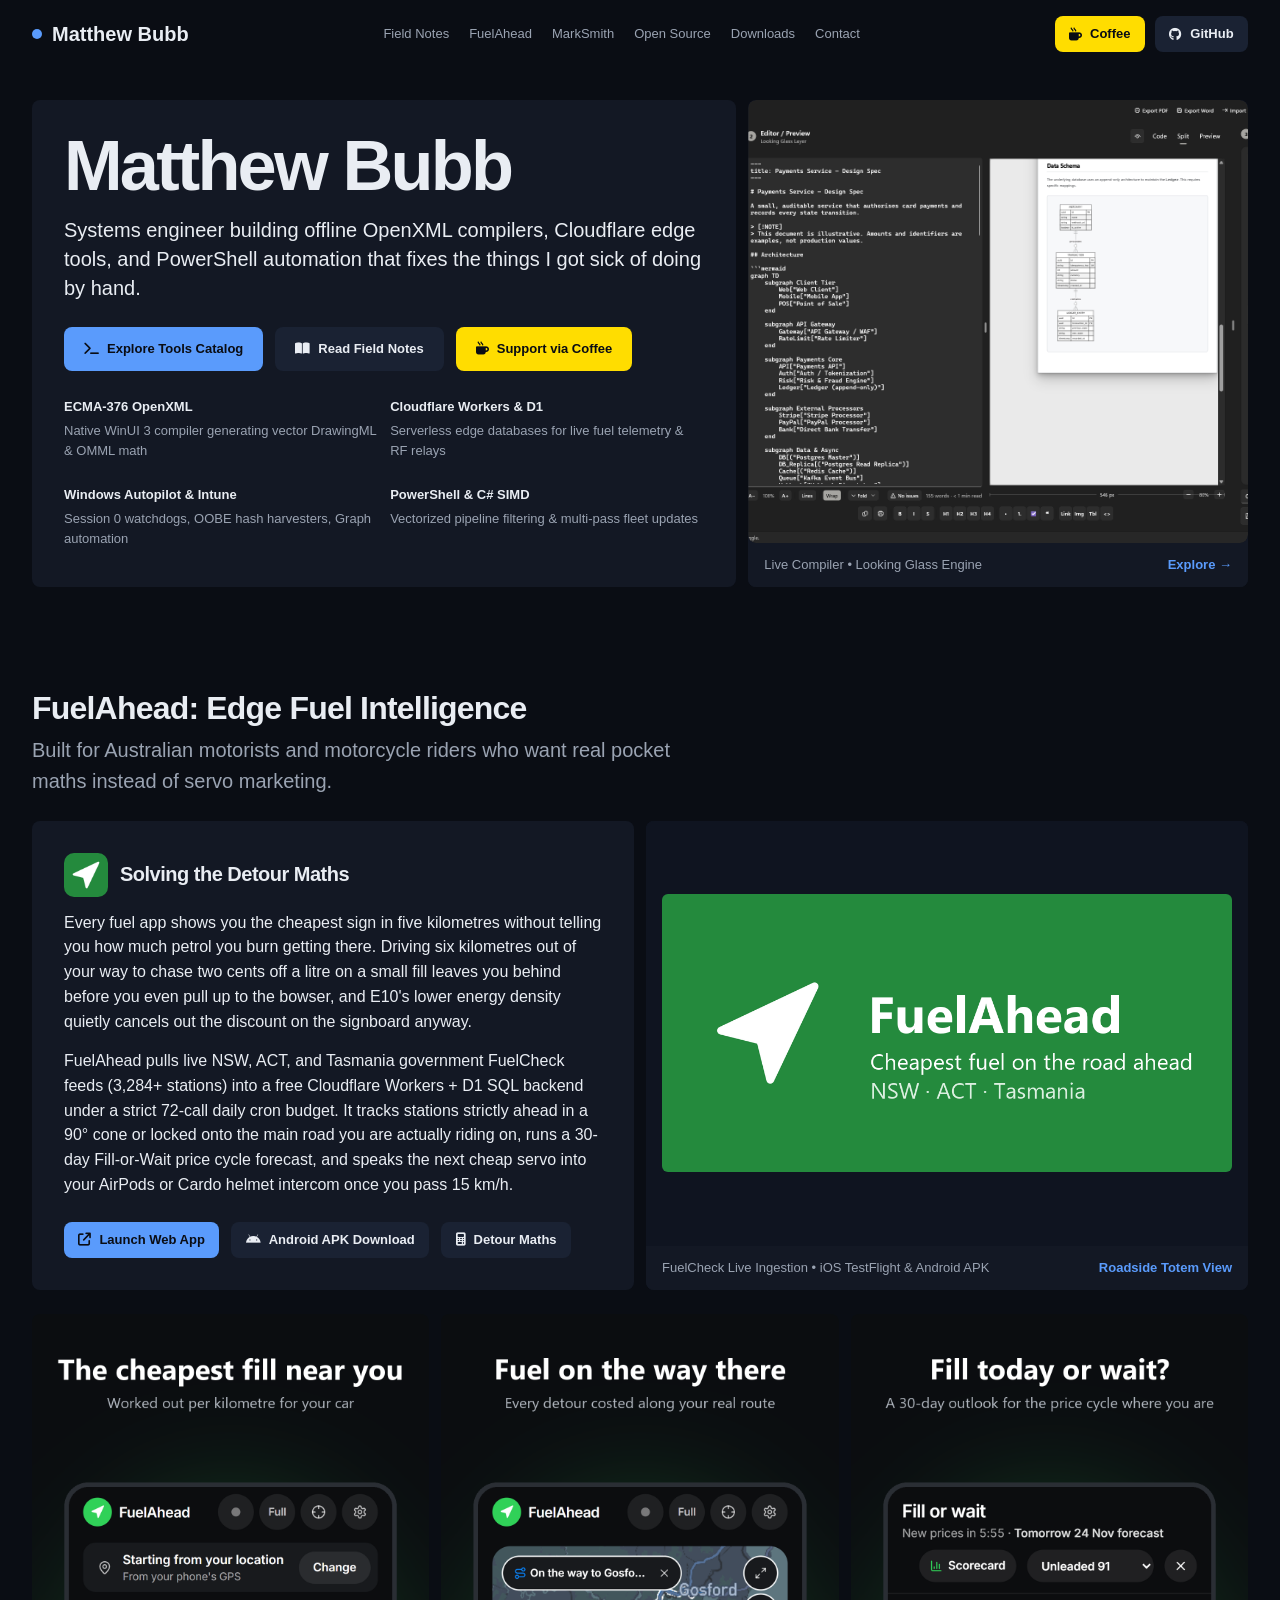
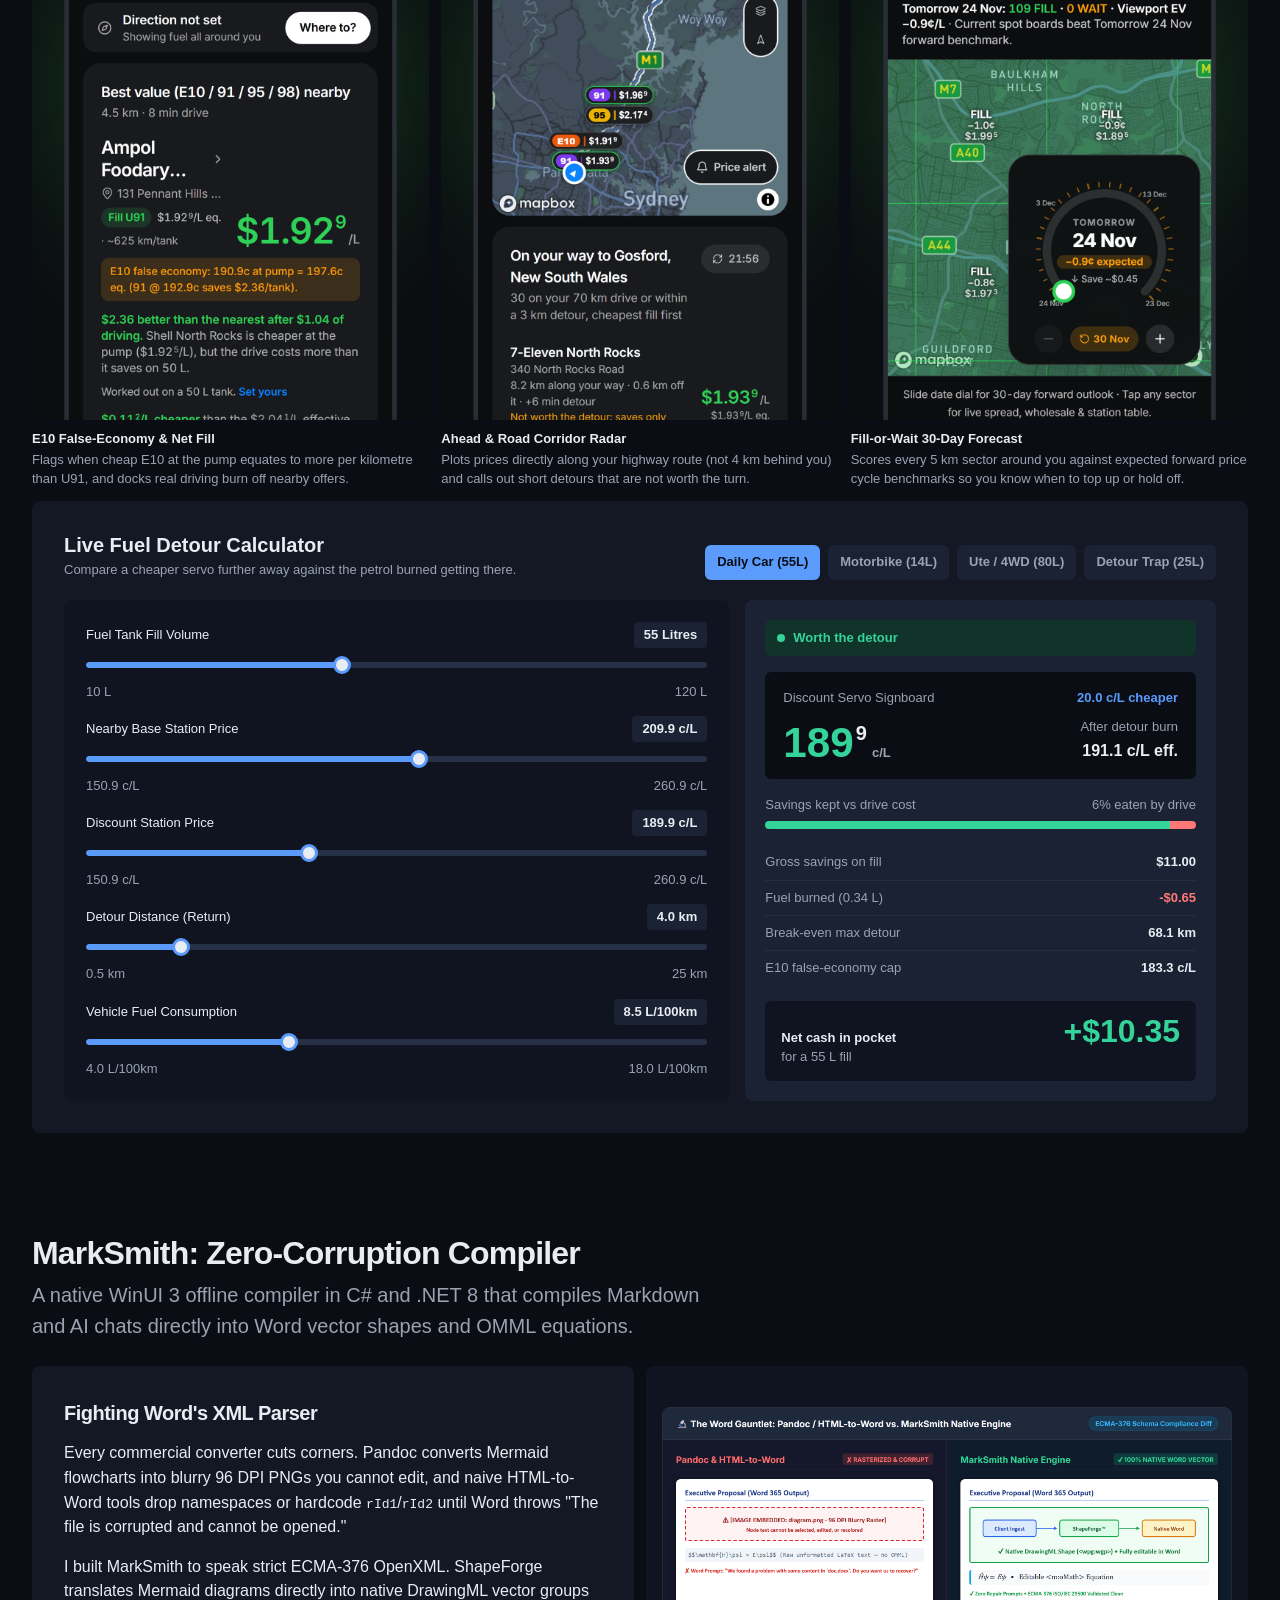
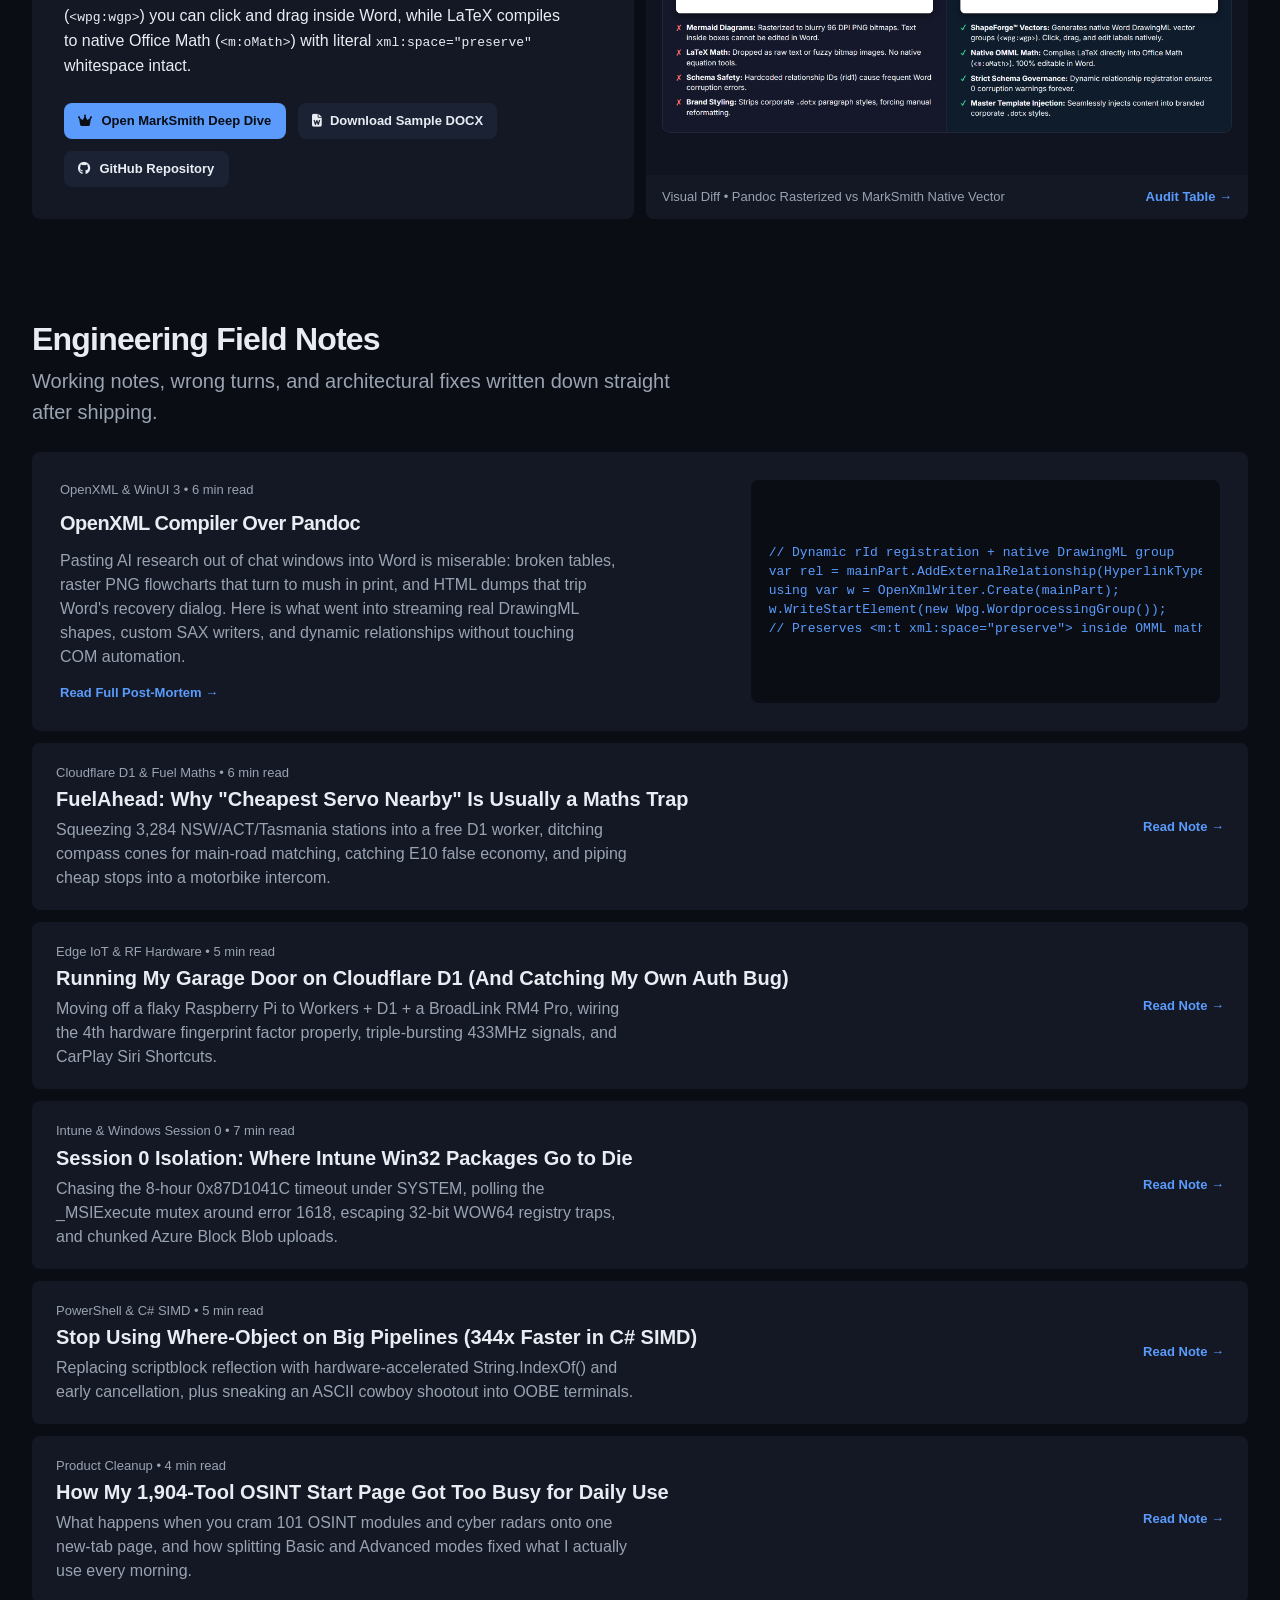
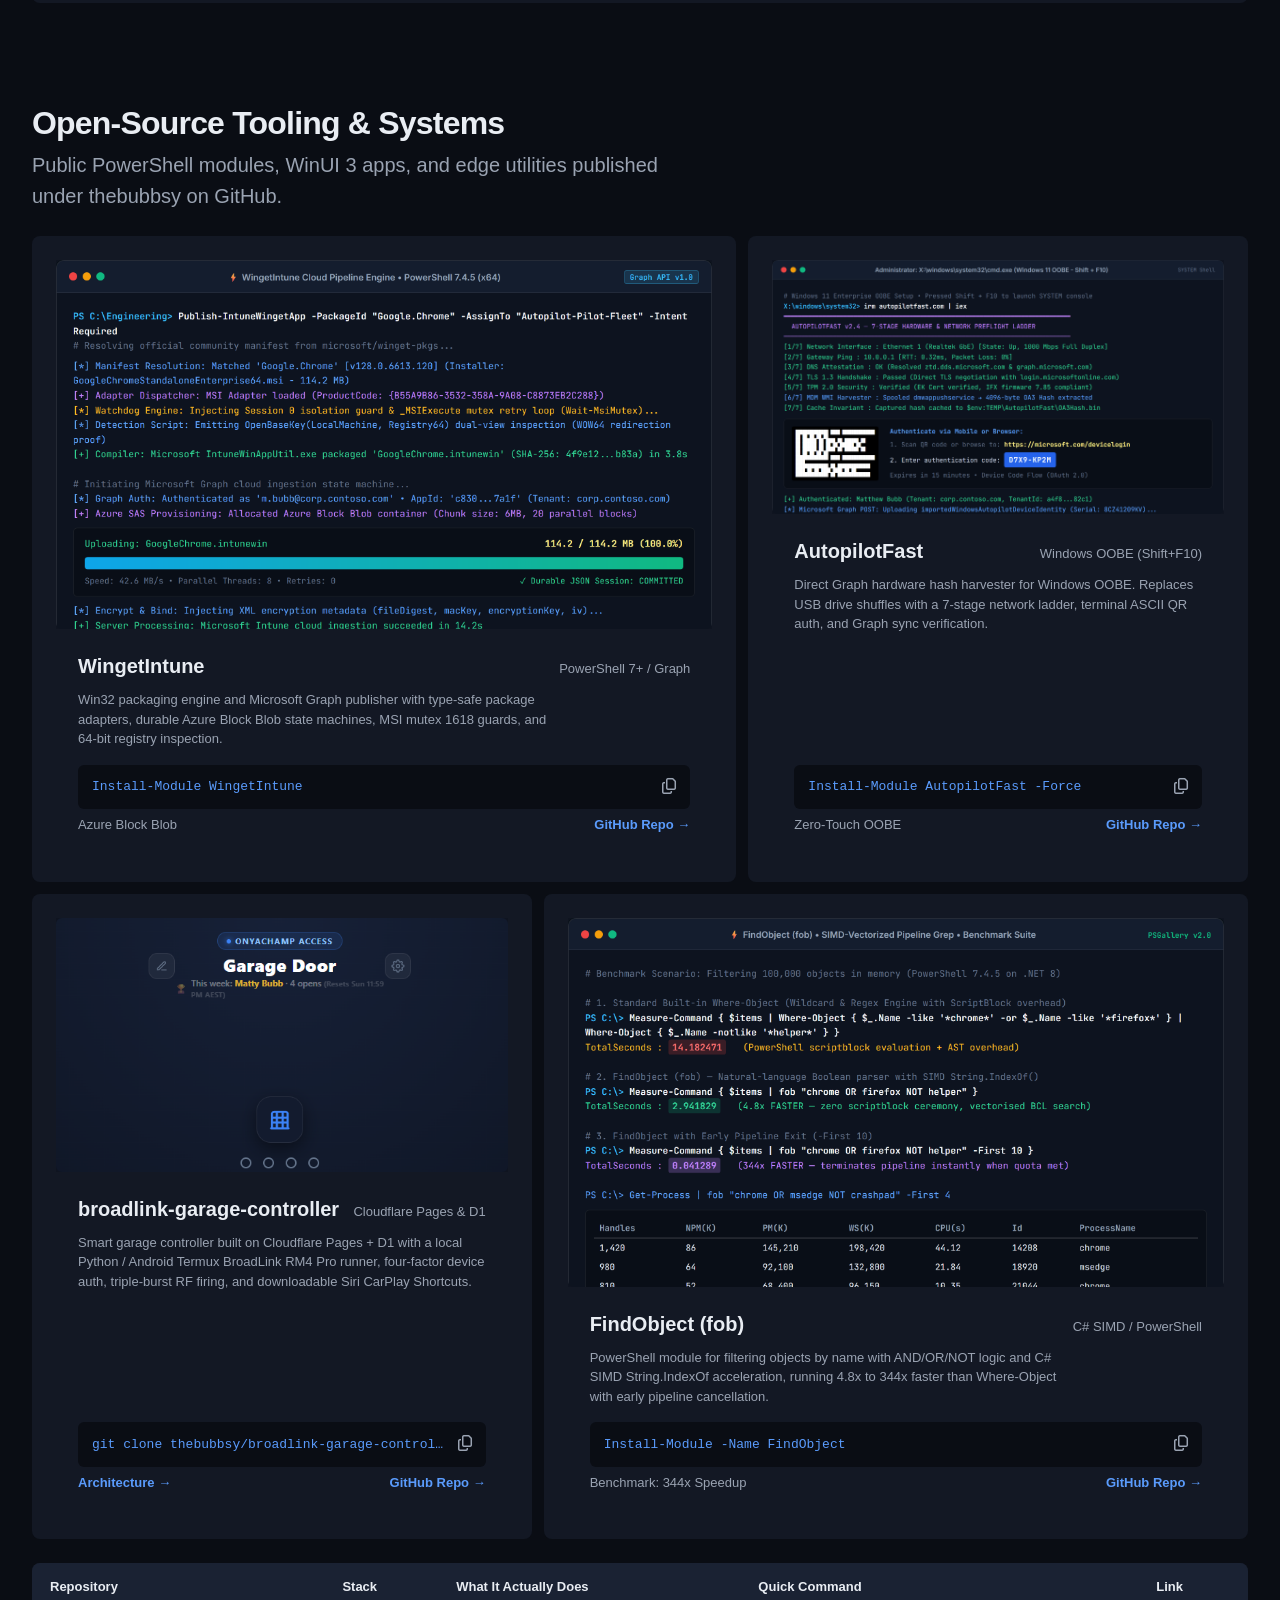
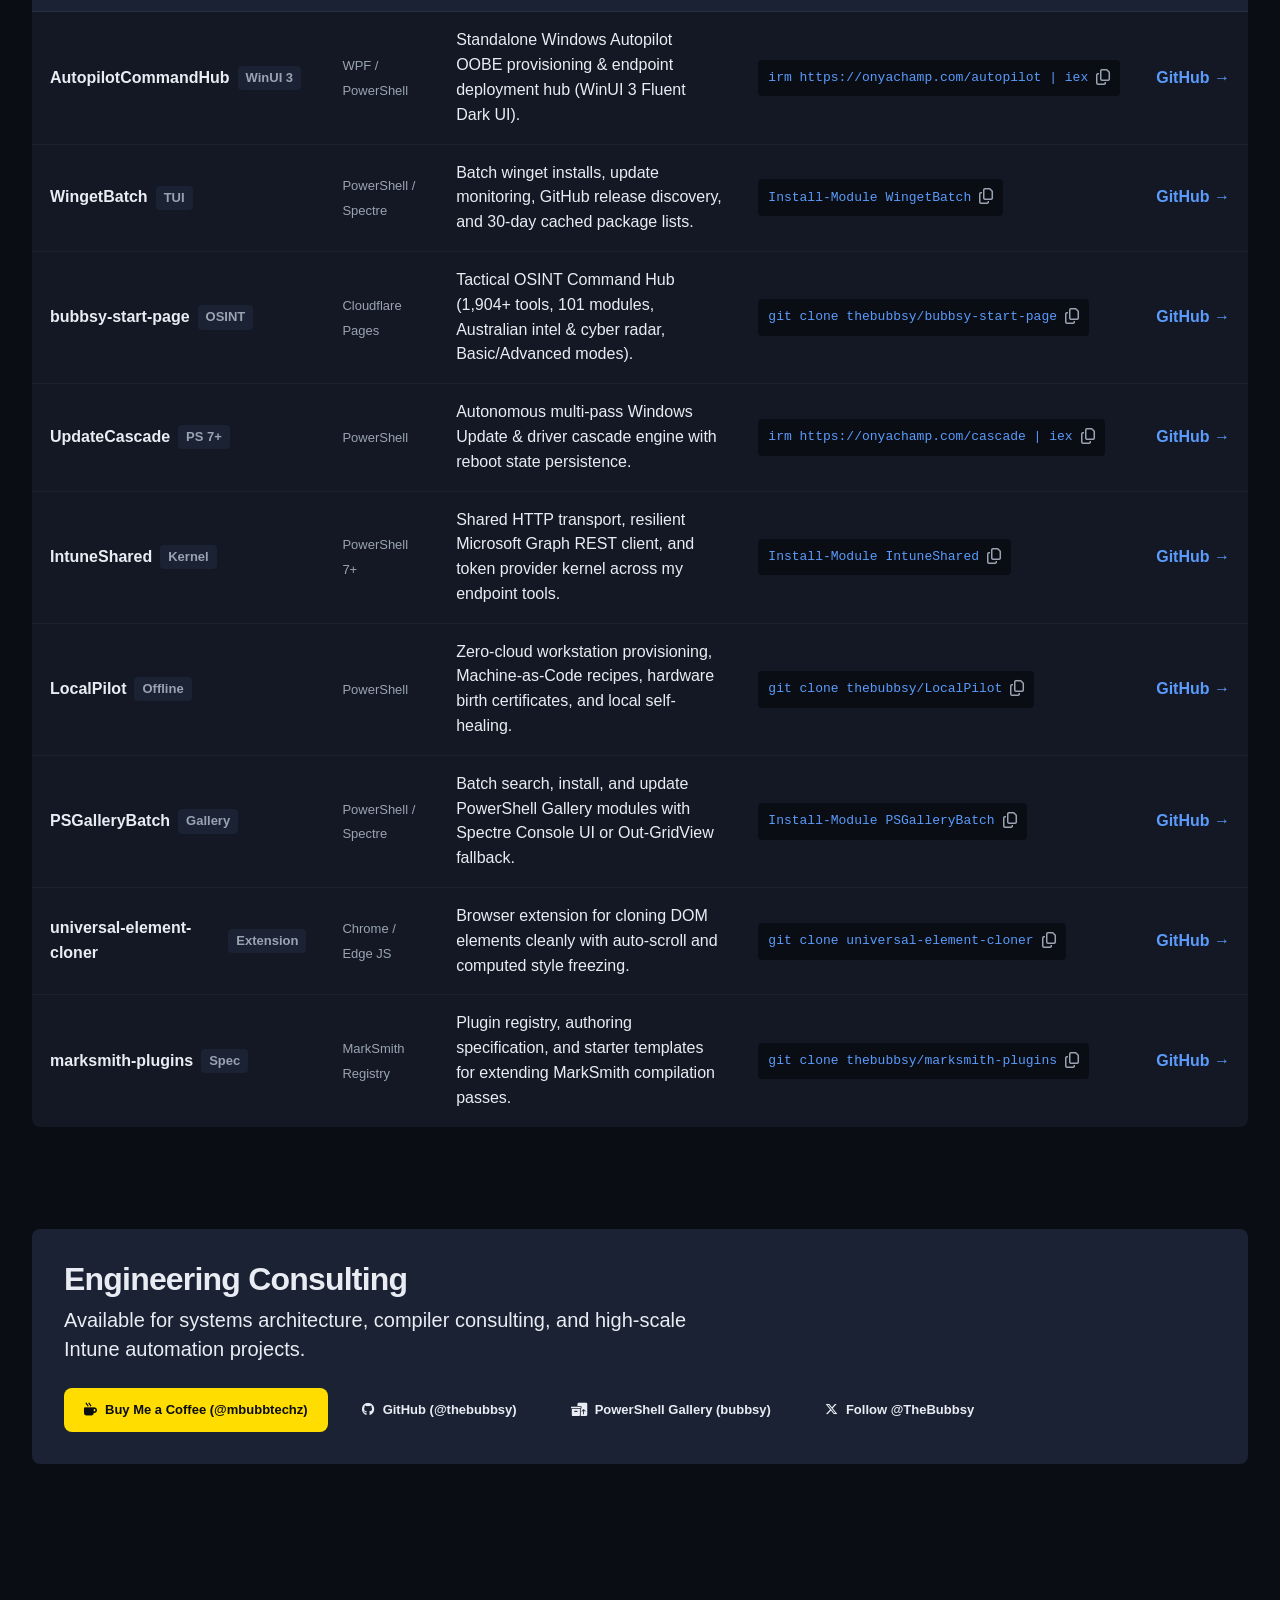
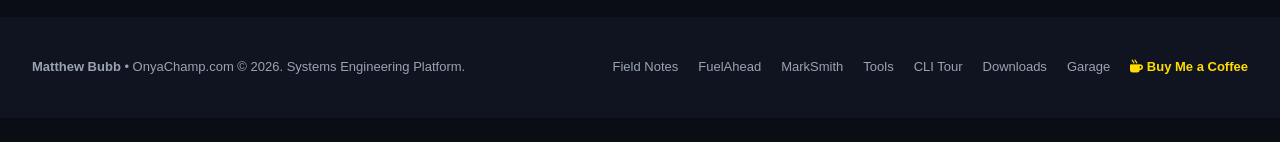
==== commit cf8e0f58: "feat(ui): polish FuelAhead live detour calculator with filled tracks, presets, servo totem, and savi" ====
--- a/index.html
+++ b/index.html
@@ -183,71 +183,155 @@
                 </div>
 
                 <!-- Tile 3: The Live Thing (Interactive Detour & Net Savings Calculator) -->
-                <div id="live-calculator" class="tile col-12 tile-pad-lg tile-high" data-ui data-reveal>
-                    <div style="margin-bottom: 6px; font-size: var(--step-lead); font-weight: 700; color: var(--ink);">Live Fuel Detour Calculator</div>
-                    <p class="muted small" style="margin-bottom: 16px;">Test the net pocket equation running inside FuelAhead, including the E10 energy-density threshold (~3.5% higher burn per litre than U91).</p>
+                <div id="live-calculator" class="tile col-12 tile-pad-lg calc-shell" data-ui data-reveal>
+                    <div class="calc-header">
+                        <div class="calc-title-group">
+                            <div class="calc-title">Live Fuel Detour Calculator</div>
+                            <p class="muted small">Compare a cheaper servo further away against the petrol burned getting there.</p>
+                        </div>
+                        <div class="calc-presets" role="group" aria-label="Vehicle presets">
+                            <button type="button" class="calc-preset-btn is-active" aria-pressed="true" data-preset="car" data-tank="55" data-base="209" data-disc="189" data-dist="4.0" data-econ="8.5">Daily Car (55L)</button>
+                            <button type="button" class="calc-preset-btn" aria-pressed="false" data-preset="bike" data-tank="14" data-base="212" data-disc="198" data-dist="5.0" data-econ="4.5">Motorbike (14L)</button>
+                            <button type="button" class="calc-preset-btn" aria-pressed="false" data-preset="ute" data-tank="80" data-base="218" data-disc="194" data-dist="7.0" data-econ="12.5">Ute / 4WD (80L)</button>
+                            <button type="button" class="calc-preset-btn" aria-pressed="false" data-preset="trap" data-tank="25" data-base="204" data-disc="200" data-dist="8.5" data-econ="10.5">Detour Trap (25L)</button>
+                        </div>
+                    </div>
 
                     <div class="calc-grid">
                         <div class="calc-inputs">
                             <div class="calc-row">
                                 <div class="calc-label-row">
                                     <label for="slider-tank">Fuel Tank Fill Volume</label>
-                                    <span class="calc-val-display" id="val-tank">55 Litres</span>
-                                </div>
-                                <input type="range" class="calc-slider" id="slider-tank" min="15" max="120" value="55" step="1">
+                                    <span class="calc-val-pill" id="val-tank">55 Litres</span>
+                                </div>
+                                <div class="calc-track-wrap">
+                                    <div class="calc-track-bg" aria-hidden="true">
+                                        <div class="calc-track-fill" id="fill-tank"></div>
+                                    </div>
+                                    <input type="range" class="calc-slider" id="slider-tank" min="10" max="120" value="55" step="1">
+                                </div>
+                                <div class="calc-bounds"><span>10 L</span><span>120 L</span></div>
                             </div>
 
                             <div class="calc-row">
                                 <div class="calc-label-row">
                                     <label for="slider-base">Nearby Base Station Price</label>
-                                    <span class="calc-val-display" id="val-base">209.9 c/L</span>
-                                </div>
-                                <input type="range" class="calc-slider" id="slider-base" min="150" max="260" value="209" step="1">
+                                    <span class="calc-val-pill" id="val-base">209.9 c/L</span>
+                                </div>
+                                <div class="calc-track-wrap">
+                                    <div class="calc-track-bg" aria-hidden="true">
+                                        <div class="calc-track-fill" id="fill-base"></div>
+                                    </div>
+                                    <input type="range" class="calc-slider" id="slider-base" min="150" max="260" value="209" step="1">
+                                </div>
+                                <div class="calc-bounds"><span>150.9 c/L</span><span>260.9 c/L</span></div>
                             </div>
 
                             <div class="calc-row">
                                 <div class="calc-label-row">
                                     <label for="slider-disc">Discount Station Price</label>
-                                    <span class="calc-val-display" id="val-disc">189.9 c/L</span>
-                                </div>
-                                <input type="range" class="calc-slider" id="slider-disc" min="150" max="260" value="189" step="1">
+                                    <span class="calc-val-pill" id="val-disc">189.9 c/L</span>
+                                </div>
+                                <div class="calc-track-wrap">
+                                    <div class="calc-track-bg" aria-hidden="true">
+                                        <div class="calc-track-fill" id="fill-disc"></div>
+                                    </div>
+                                    <input type="range" class="calc-slider" id="slider-disc" min="150" max="260" value="189" step="1">
+                                </div>
+                                <div class="calc-bounds"><span>150.9 c/L</span><span>260.9 c/L</span></div>
                             </div>
 
                             <div class="calc-row">
                                 <div class="calc-label-row">
                                     <label for="slider-dist">Detour Distance (Return)</label>
-                                    <span class="calc-val-display" id="val-dist">4.0 km</span>
-                                </div>
-                                <input type="range" class="calc-slider" id="slider-dist" min="0.5" max="25" value="4.0" step="0.5">
+                                    <span class="calc-val-pill" id="val-dist">4.0 km</span>
+                                </div>
+                                <div class="calc-track-wrap">
+                                    <div class="calc-track-bg" aria-hidden="true">
+                                        <div class="calc-track-fill" id="fill-dist"></div>
+                                    </div>
+                                    <input type="range" class="calc-slider" id="slider-dist" min="0.5" max="25" value="4.0" step="0.5">
+                                </div>
+                                <div class="calc-bounds"><span>0.5 km</span><span>25 km</span></div>
                             </div>
 
                             <div class="calc-row">
                                 <div class="calc-label-row">
                                     <label for="slider-econ">Vehicle Fuel Consumption</label>
-                                    <span class="calc-val-display" id="val-econ">8.5 L/100km</span>
-                                </div>
-                                <input type="range" class="calc-slider" id="slider-econ" min="4.0" max="18.0" value="8.5" step="0.5">
+                                    <span class="calc-val-pill" id="val-econ">8.5 L/100km</span>
+                                </div>
+                                <div class="calc-track-wrap">
+                                    <div class="calc-track-bg" aria-hidden="true">
+                                        <div class="calc-track-fill" id="fill-econ"></div>
+                                    </div>
+                                    <input type="range" class="calc-slider" id="slider-econ" min="4.0" max="18.0" value="8.5" step="0.5">
+                                </div>
+                                <div class="calc-bounds"><span>4.0 L/100km</span><span>18.0 L/100km</span></div>
                             </div>
                         </div>
 
                         <div class="calc-outputs">
-                            <div class="totem-box">
-                                <div class="muted small" style="margin-bottom: 6px;">Station Totem (NSW Verified)</div>
-                                <div class="totem-price">
-                                    <span id="totem-whole">189</span>
-                                    <span class="totem-tenth">9</span>
-                                    <span class="totem-unit" style="margin-left: 6px;">c/L</span>
-                                </div>
-                            </div>
-
-                            <div style="margin-top: 10px;">
-                                <div class="muted small">Gross Savings on Fill: <strong id="out-gross" style="color: var(--ink);">$11.00</strong></div>
-                                <div class="muted small">Fuel Burned on Detour: <strong id="out-cost" style="color: var(--danger);">$0.65</strong></div>
-                                <div class="muted small" style="margin-top: 4px;">E10 False-Economy Cap: <strong id="out-e10" style="color: var(--ink);">183.3 c/L</strong></div>
-                                <div style="margin-top: 12px; display: flex; align-items: baseline; gap: 10px;">
-                                    <span class="small" style="font-weight: 600; color: var(--ink);">Net Pocket Savings:</span>
-                                    <span class="profit-badge" id="out-net">+$10.35</span>
-                                </div>
+                            <div class="calc-verdict is-good" id="out-verdict">
+                                <span class="verdict-dot" aria-hidden="true"></span>
+                                <span id="out-verdict-text">Worth the detour</span>
+                            </div>
+
+                            <div class="totem-display">
+                                <div class="totem-head">
+                                    <span>Discount Servo Signboard</span>
+                                    <span class="totem-spread" id="out-spread">20.0 c/L cheaper</span>
+                                </div>
+                                <div class="totem-main">
+                                    <div class="totem-price" id="totem-price-readout">
+                                        <span id="totem-whole">189</span>
+                                        <span class="totem-tenth">9</span>
+                                        <span class="totem-unit">c/L</span>
+                                    </div>
+                                    <div class="totem-eff">
+                                        <span class="muted small">After detour burn</span>
+                                        <strong id="out-effective">191.1 c/L eff.</strong>
+                                    </div>
+                                </div>
+                            </div>
+
+                            <div class="calc-meter-wrap">
+                                <div class="calc-meter-labels">
+                                    <span>Savings kept vs drive cost</span>
+                                    <span id="out-burn-pct">6% eaten by drive</span>
+                                </div>
+                                <div class="calc-meter" role="img" aria-label="Savings retention bar">
+                                    <div class="calc-meter-kept" id="meter-kept" style="width: 94%;"></div>
+                                    <div class="calc-meter-burn" id="meter-burn" style="width: 6%;"></div>
+                                </div>
+                            </div>
+
+                            <table class="calc-ledger" aria-label="Detour savings breakdown">
+                                <tbody>
+                                    <tr>
+                                        <td>Gross savings on fill</td>
+                                        <td><strong id="out-gross">$11.00</strong></td>
+                                    </tr>
+                                    <tr>
+                                        <td>Fuel burned (<span id="out-burn-litres">0.34 L</span>)</td>
+                                        <td><strong id="out-cost" class="calc-cost-val">-$0.65</strong></td>
+                                    </tr>
+                                    <tr>
+                                        <td>Break-even max detour</td>
+                                        <td><strong id="out-breakeven">67.9 km</strong></td>
+                                    </tr>
+                                    <tr>
+                                        <td>E10 false-economy cap</td>
+                                        <td><strong id="out-e10">183.3 c/L</strong></td>
+                                    </tr>
+                                </tbody>
+                            </table>
+
+                            <div class="calc-net-box">
+                                <div>
+                                    <div class="calc-net-title">Net cash in pocket</div>
+                                    <div class="muted small" id="out-net-sub">for a 55 L fill</div>
+                                </div>
+                                <span class="profit-badge" id="out-net">+$10.35</span>
                             </div>
                         </div>
                     </div>
--- a/home.css
+++ b/home.css
@@ -18,7 +18,7 @@
   --coffee: #ffdd00;
   --coffee-ink: #0a0d14;
   --danger: #ff7875;
-  --success: #10b981;
+  --success: #34d399;
 
   --font-display: "General Sans", -apple-system, BlinkMacSystemFont, "Segoe UI", Roboto, sans-serif;
   --font-text: "General Sans", -apple-system, BlinkMacSystemFont, "Segoe UI", Roboto, sans-serif;
@@ -543,6 +543,65 @@
 }
 
 /* ---------- Live Thing: FuelAhead Detour Calculator ---------- */
+.calc-shell {
+  background: var(--surface);
+}
+
+.calc-header {
+  display: flex;
+  justify-content: space-between;
+  align-items: flex-end;
+  gap: 16px;
+  flex-wrap: wrap;
+}
+
+.calc-title-group {
+  display: flex;
+  flex-direction: column;
+  gap: 4px;
+}
+
+.calc-title {
+  font-family: var(--font-display);
+  font-size: var(--step-lead);
+  font-weight: 700;
+  color: var(--ink);
+  line-height: 1.2;
+}
+
+.calc-presets {
+  display: flex;
+  align-items: center;
+  gap: 8px;
+  flex-wrap: wrap;
+}
+
+.calc-preset-btn {
+  min-height: 2.15rem;
+  padding: 0 12px;
+  border-radius: calc(var(--radius-tile) - 2px);
+  background: var(--surface-high);
+  color: var(--muted);
+  font-size: var(--step-small);
+  font-weight: 600;
+  white-space: nowrap;
+  transition: background-color var(--t-hover) ease, color var(--t-hover) ease, transform var(--t-press) var(--ease-out);
+}
+
+.calc-preset-btn:hover {
+  background: #242f45;
+  color: var(--ink);
+}
+
+.calc-preset-btn:active {
+  transform: scale(0.97);
+}
+
+.calc-preset-btn.is-active {
+  background: var(--accent);
+  color: var(--accent-ink);
+}
+
 .calc-grid {
   display: grid;
   grid-template-columns: repeat(12, minmax(0, 1fr));
@@ -552,8 +611,12 @@
 
 .calc-inputs {
   grid-column: span 7;
+  background: var(--surface-subtle);
+  border-radius: var(--radius-tile);
+  padding: 22px;
   display: flex;
   flex-direction: column;
+  justify-content: space-between;
   gap: 14px;
 }
 
@@ -561,15 +624,12 @@
   grid-column: span 5;
   background: var(--surface-high);
   border-radius: var(--radius-tile);
-  padding: 24px;
+  padding: 20px;
   display: flex;
   flex-direction: column;
-  justify-content: center;
+  justify-content: space-between;
+  gap: 14px;
   text-align: left;
-}
-
-@media (max-width: 820px) {
-  .calc-inputs, .calc-outputs { grid-column: span 12; }
 }
 
 .calc-row {
@@ -581,58 +641,182 @@
 .calc-label-row {
   display: flex;
   justify-content: space-between;
-  align-items: baseline;
-  font-size: var(--step-small);
-  color: var(--muted);
-}
-
-.calc-val-display {
+  align-items: center;
+  gap: 8px;
+  font-size: var(--step-small);
+  color: var(--ink);
+  font-weight: 500;
+}
+
+.calc-val-pill {
+  background: var(--surface-high);
+  color: var(--ink);
+  padding: 3px 10px;
+  border-radius: 4px;
   font-weight: 600;
-  color: var(--ink);
-}
-
-.calc-slider {
+  font-size: var(--step-small);
+  font-variant-numeric: tabular-nums;
+  white-space: nowrap;
+}
+
+.calc-track-wrap {
+  position: relative;
+  height: 22px;
+  display: flex;
+  align-items: center;
+}
+
+.calc-track-bg {
   width: 100%;
   height: 6px;
-  border-radius: 3px;
-  background: var(--surface-high);
+  border-radius: 999px;
+  background: #263147;
+  overflow: hidden;
+}
+
+.calc-track-fill {
+  height: 100%;
+  width: 0%;
+  background: var(--accent);
+  border-radius: 999px;
+}
+
+input.calc-slider {
+  position: absolute;
+  inset: 0;
+  width: 100%;
+  height: 100%;
+  margin: 0;
+  background: transparent;
   outline: none;
   -webkit-appearance: none;
+  appearance: none;
   cursor: pointer;
 }
 
-.calc-slider::-webkit-slider-thumb {
+input.calc-slider::-webkit-slider-thumb {
   -webkit-appearance: none;
   width: 18px;
   height: 18px;
   border-radius: 50%;
-  background: var(--accent);
+  background: var(--ink);
+  border: 3px solid var(--accent);
   cursor: pointer;
-  transition: transform var(--t-press) ease;
-}
-
-.calc-slider::-webkit-slider-thumb:hover {
+  transition: transform var(--t-press) var(--ease-out);
+}
+
+input.calc-slider::-webkit-slider-thumb:hover {
   transform: scale(1.15);
 }
 
+input.calc-slider::-moz-range-track {
+  background: transparent;
+  border: 0;
+}
+
+input.calc-slider::-moz-range-thumb {
+  width: 18px;
+  height: 18px;
+  border-radius: 50%;
+  background: var(--ink);
+  border: 3px solid var(--accent);
+  cursor: pointer;
+  transition: transform var(--t-press) var(--ease-out);
+}
+
+input.calc-slider::-moz-range-thumb:hover {
+  transform: scale(1.15);
+}
+
+.calc-bounds {
+  display: flex;
+  justify-content: space-between;
+  font-size: var(--step-small);
+  color: var(--muted);
+  font-variant-numeric: tabular-nums;
+}
+
+.calc-verdict {
+  display: flex;
+  align-items: center;
+  gap: 8px;
+  padding: 8px 12px;
+  border-radius: calc(var(--radius-tile) - 2px);
+  font-size: var(--step-small);
+  font-weight: 700;
+}
+
+.calc-verdict.is-good {
+  background: #103429;
+  color: #34d399;
+}
+
+.calc-verdict.is-warn {
+  background: #332710;
+  color: #fbbf24;
+}
+
+.calc-verdict.is-bad {
+  background: #38181d;
+  color: #ff7875;
+}
+
+.verdict-dot {
+  width: 8px;
+  height: 8px;
+  border-radius: 50%;
+  background: currentColor;
+  flex-shrink: 0;
+}
+
 /* Totem display with raised tenth of a cent */
-.totem-box {
-  margin-bottom: 18px;
+.totem-display {
+  background: var(--bg);
+  border-radius: calc(var(--radius-tile) - 2px);
+  padding: 16px 18px;
+  display: flex;
+  flex-direction: column;
+  gap: 10px;
+}
+
+.totem-head {
+  display: flex;
+  justify-content: space-between;
+  align-items: center;
+  gap: 8px;
+  flex-wrap: wrap;
+  font-size: var(--step-small);
+  color: var(--muted);
+}
+
+.totem-spread {
+  color: var(--accent);
+  font-weight: 600;
+  font-variant-numeric: tabular-nums;
+}
+
+.totem-main {
+  display: flex;
+  justify-content: space-between;
+  align-items: flex-end;
+  gap: 12px;
+  flex-wrap: wrap;
 }
 
 .totem-price {
   font-family: var(--font-display);
-  font-size: var(--step-display);
+  font-size: clamp(2.25rem, 3.3vw, 3.25rem);
   font-weight: 700;
-  line-height: 1;
-  color: var(--accent);
+  line-height: 0.95;
+  color: var(--success);
   display: inline-flex;
   align-items: flex-start;
+  font-variant-numeric: tabular-nums;
 }
 
 .totem-tenth {
   font-size: var(--step-lead);
-  vertical-align: super;
+  line-height: 1;
   margin-left: 2px;
   color: var(--ink);
 }
@@ -640,14 +824,123 @@
 .totem-unit {
   font-size: var(--step-small);
   color: var(--muted);
-  margin-top: 4px;
+  align-self: flex-end;
+  margin-left: 5px;
+  margin-bottom: 4px;
+}
+
+.totem-eff {
+  text-align: right;
+  display: flex;
+  flex-direction: column;
+  gap: 2px;
+  font-size: var(--step-small);
+  font-variant-numeric: tabular-nums;
+}
+
+.totem-eff strong {
+  color: var(--ink);
+  font-size: var(--step-body);
+}
+
+.calc-meter-wrap {
+  display: flex;
+  flex-direction: column;
+  gap: 6px;
+}
+
+.calc-meter-labels {
+  display: flex;
+  justify-content: space-between;
+  gap: 8px;
+  font-size: var(--step-small);
+  color: var(--muted);
+  font-variant-numeric: tabular-nums;
+}
+
+.calc-meter {
+  width: 100%;
+  height: 8px;
+  border-radius: 999px;
+  background: var(--bg);
+  overflow: hidden;
+  display: flex;
+}
+
+.calc-meter-kept {
+  height: 100%;
+  background: var(--success);
+  transition: width var(--t-hover) var(--ease-out);
+}
+
+.calc-meter-burn {
+  height: 100%;
+  background: var(--danger);
+  transition: width var(--t-hover) var(--ease-out);
+}
+
+table.calc-ledger {
+  width: 100%;
+  border-collapse: collapse;
+  font-size: var(--step-small);
+  font-variant-numeric: tabular-nums;
+}
+
+table.calc-ledger td {
+  padding: 7px 0;
+  border-bottom: 1px solid rgba(255, 255, 255, 0.06);
+  color: var(--muted);
+}
+
+table.calc-ledger tr:last-child td {
+  border-bottom: none;
+}
+
+table.calc-ledger td:last-child {
+  text-align: right;
+  color: var(--ink);
+  font-weight: 600;
+  white-space: nowrap;
+}
+
+.calc-cost-val {
+  color: var(--danger);
+}
+
+.calc-net-box {
+  background: var(--surface-subtle);
+  border-radius: calc(var(--radius-tile) - 2px);
+  padding: 14px 16px;
+  display: flex;
+  justify-content: space-between;
+  align-items: baseline;
+  gap: 12px;
+  flex-wrap: wrap;
+}
+
+.calc-net-title {
+  font-size: var(--step-small);
+  font-weight: 600;
+  color: var(--ink);
 }
 
 .profit-badge {
   font-size: var(--step-head);
   font-weight: 700;
   color: var(--success);
-  line-height: 1.1;
+  line-height: 1.05;
+  font-variant-numeric: tabular-nums;
+}
+
+@media (max-width: 820px) {
+  .calc-inputs, .calc-outputs {
+    grid-column: span 12;
+    padding: 16px;
+    gap: 10px;
+  }
+  .totem-eff {
+    text-align: left;
+  }
 }
 
 /* ---------- Editorial Journal Layout ---------- */
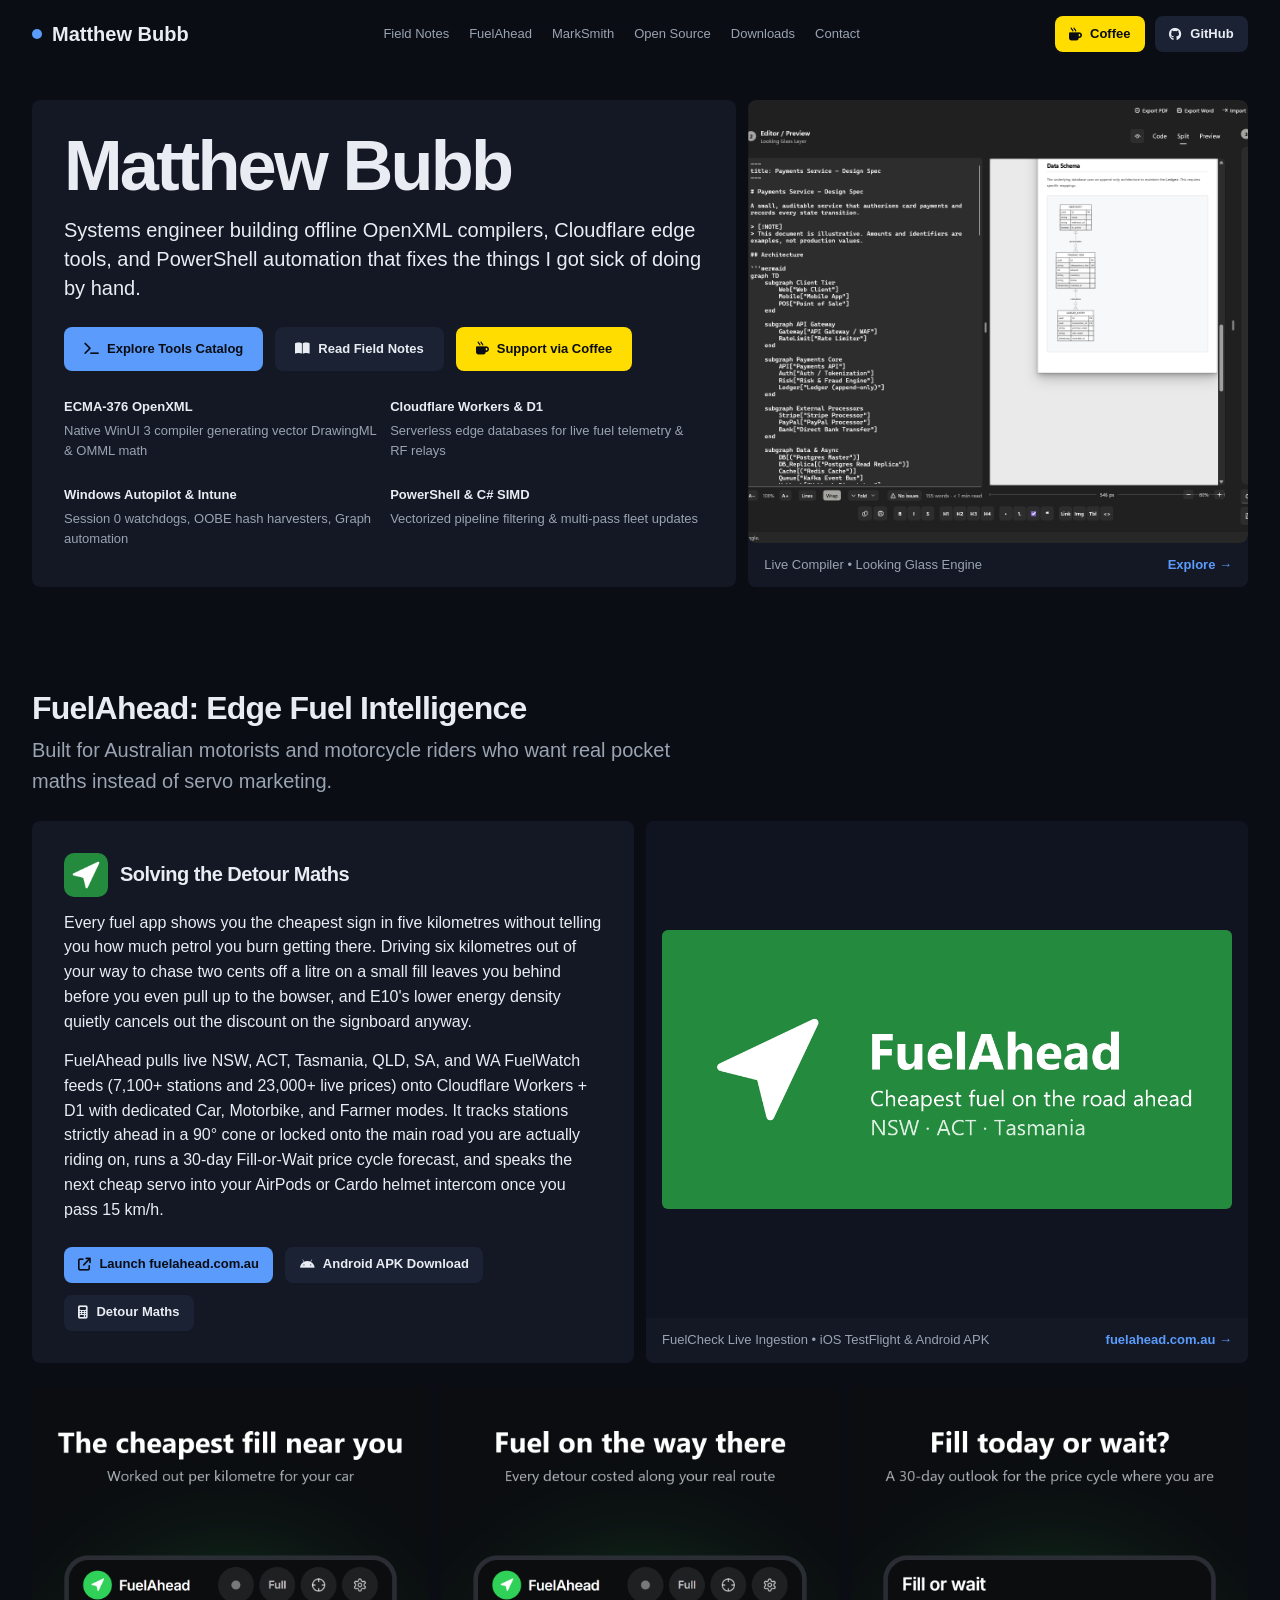
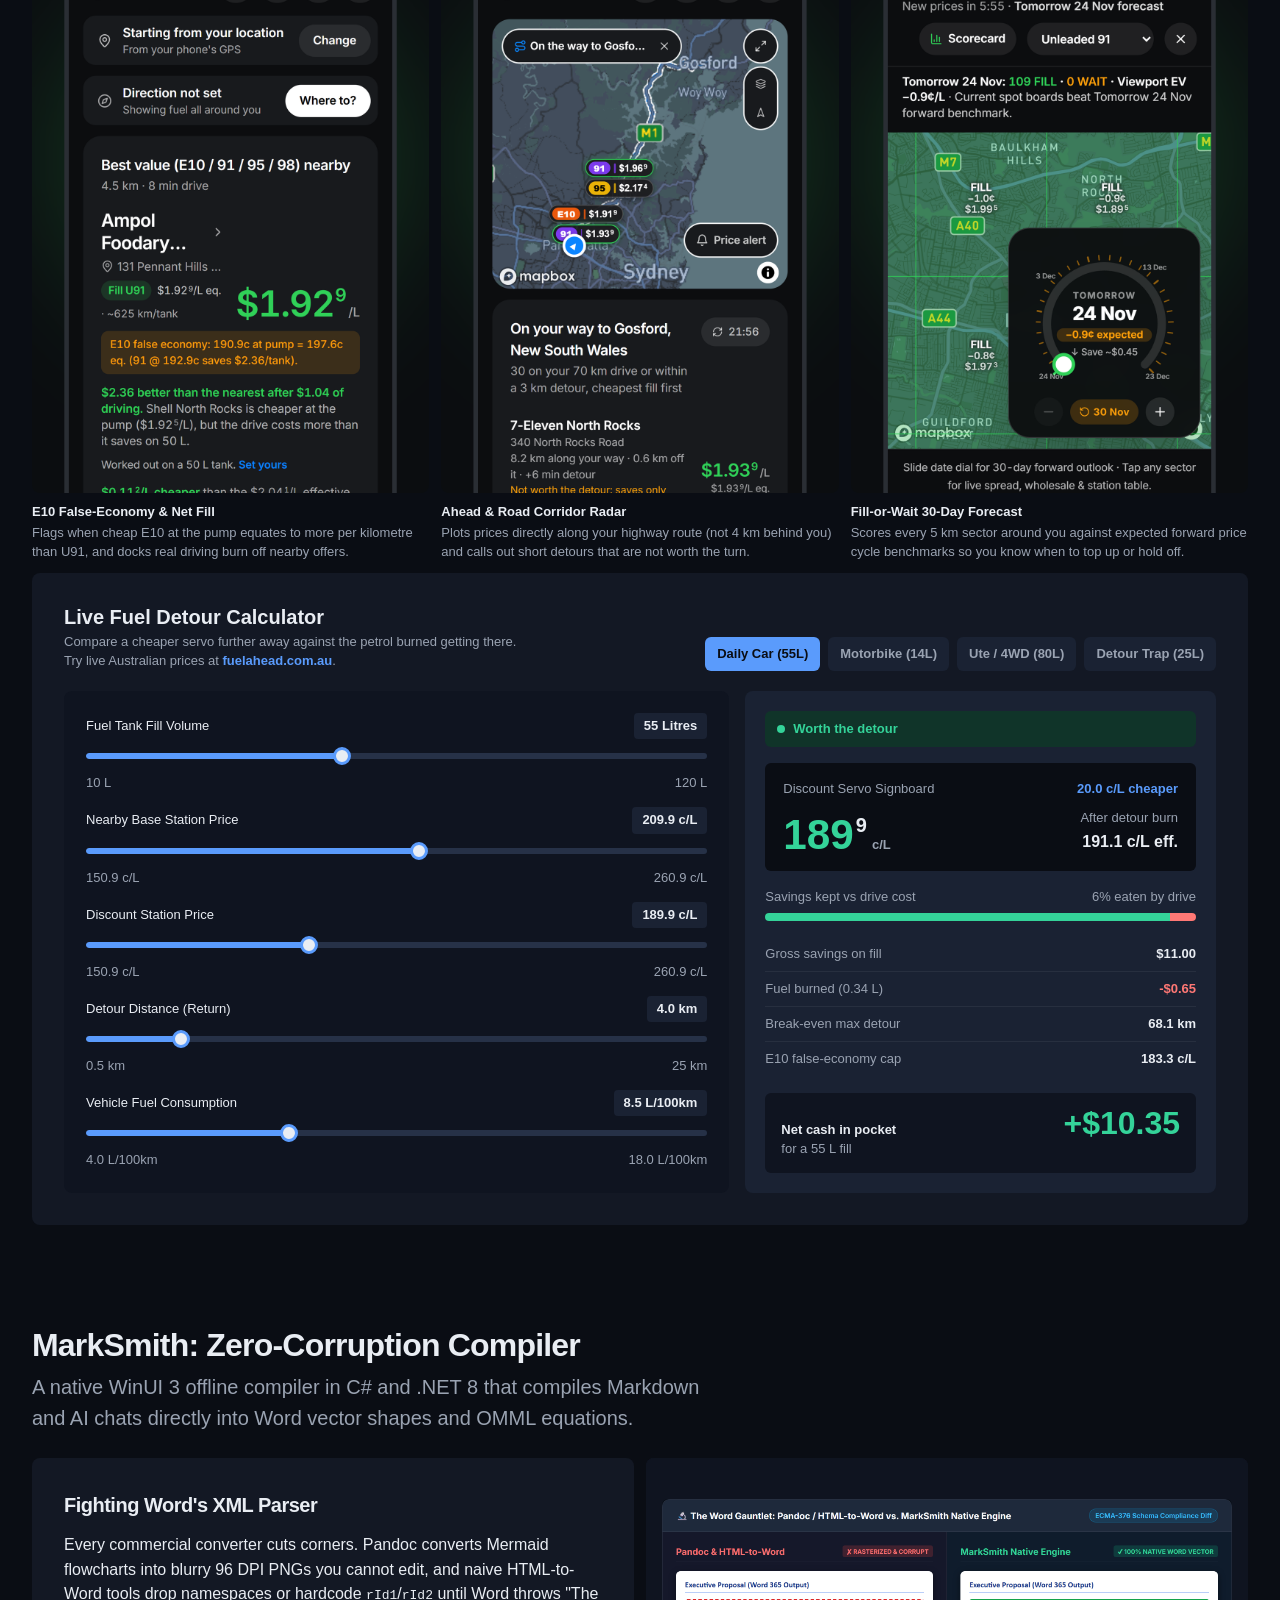
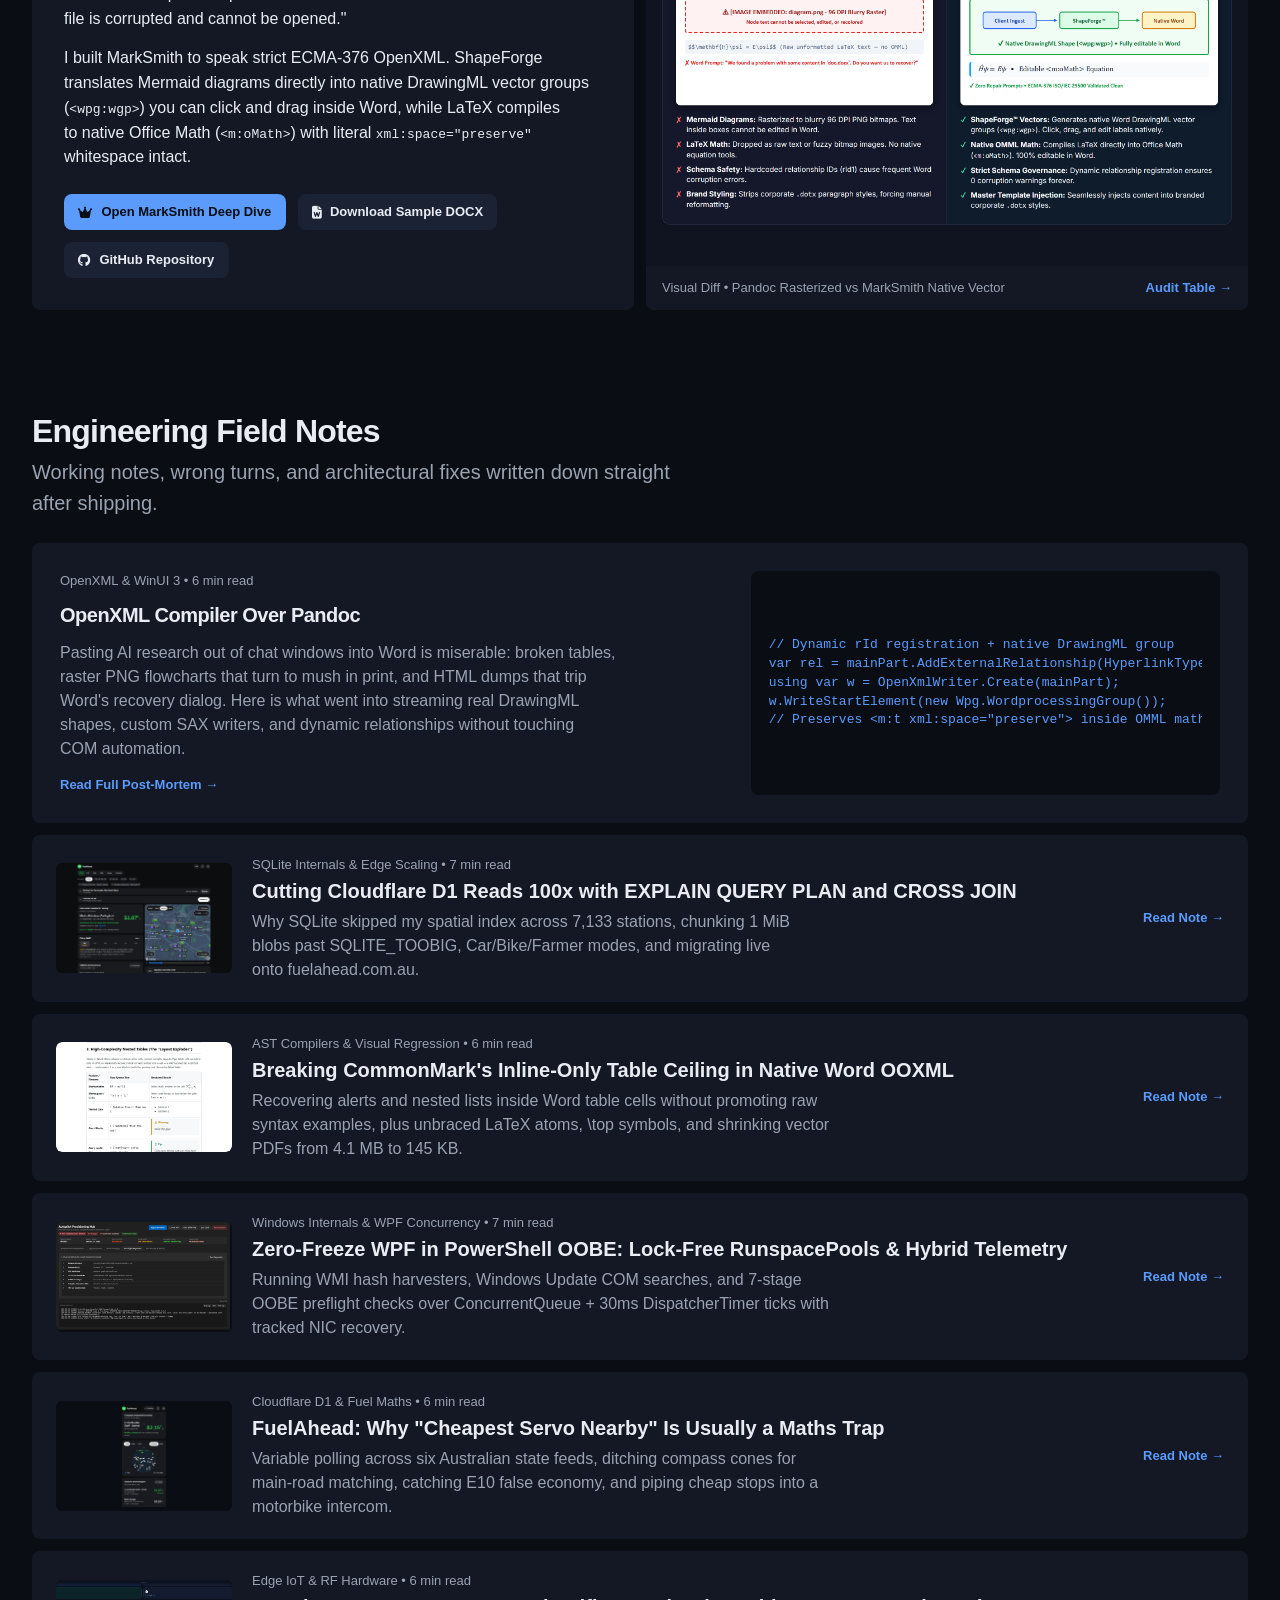
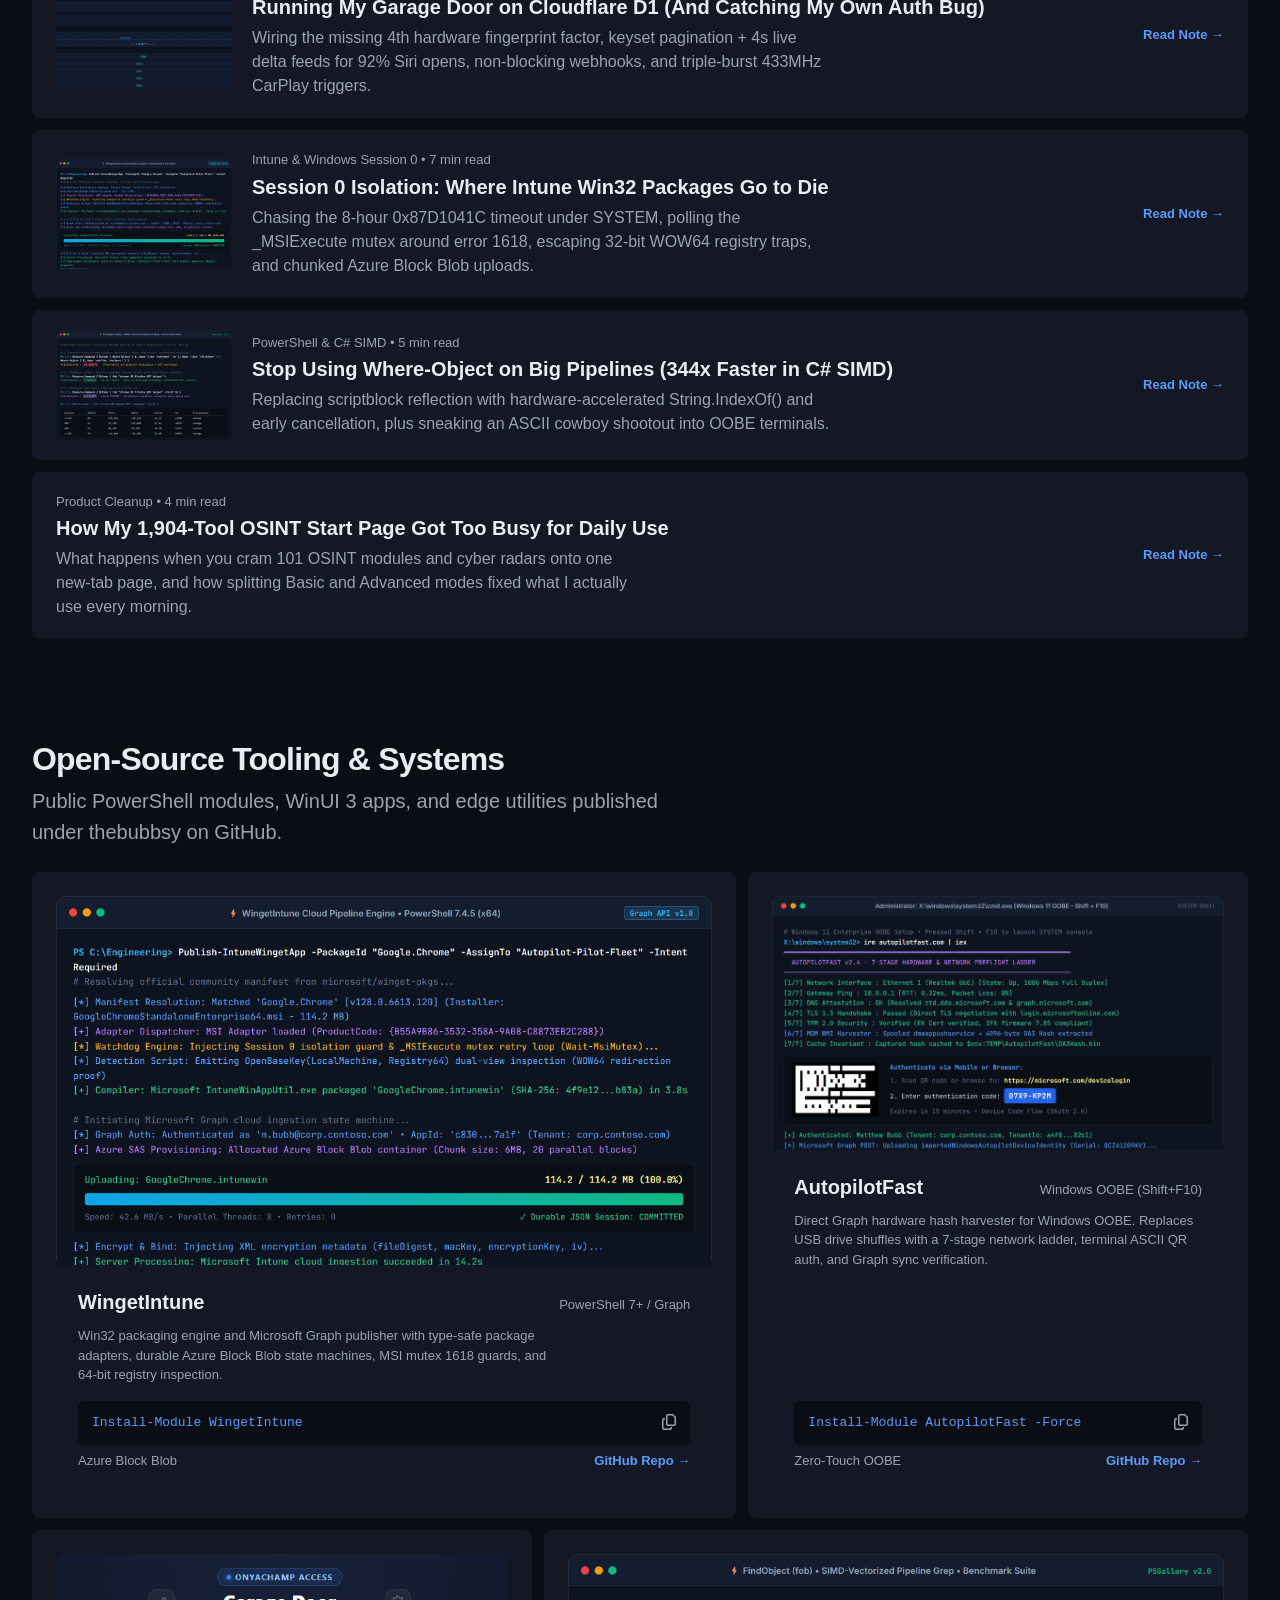
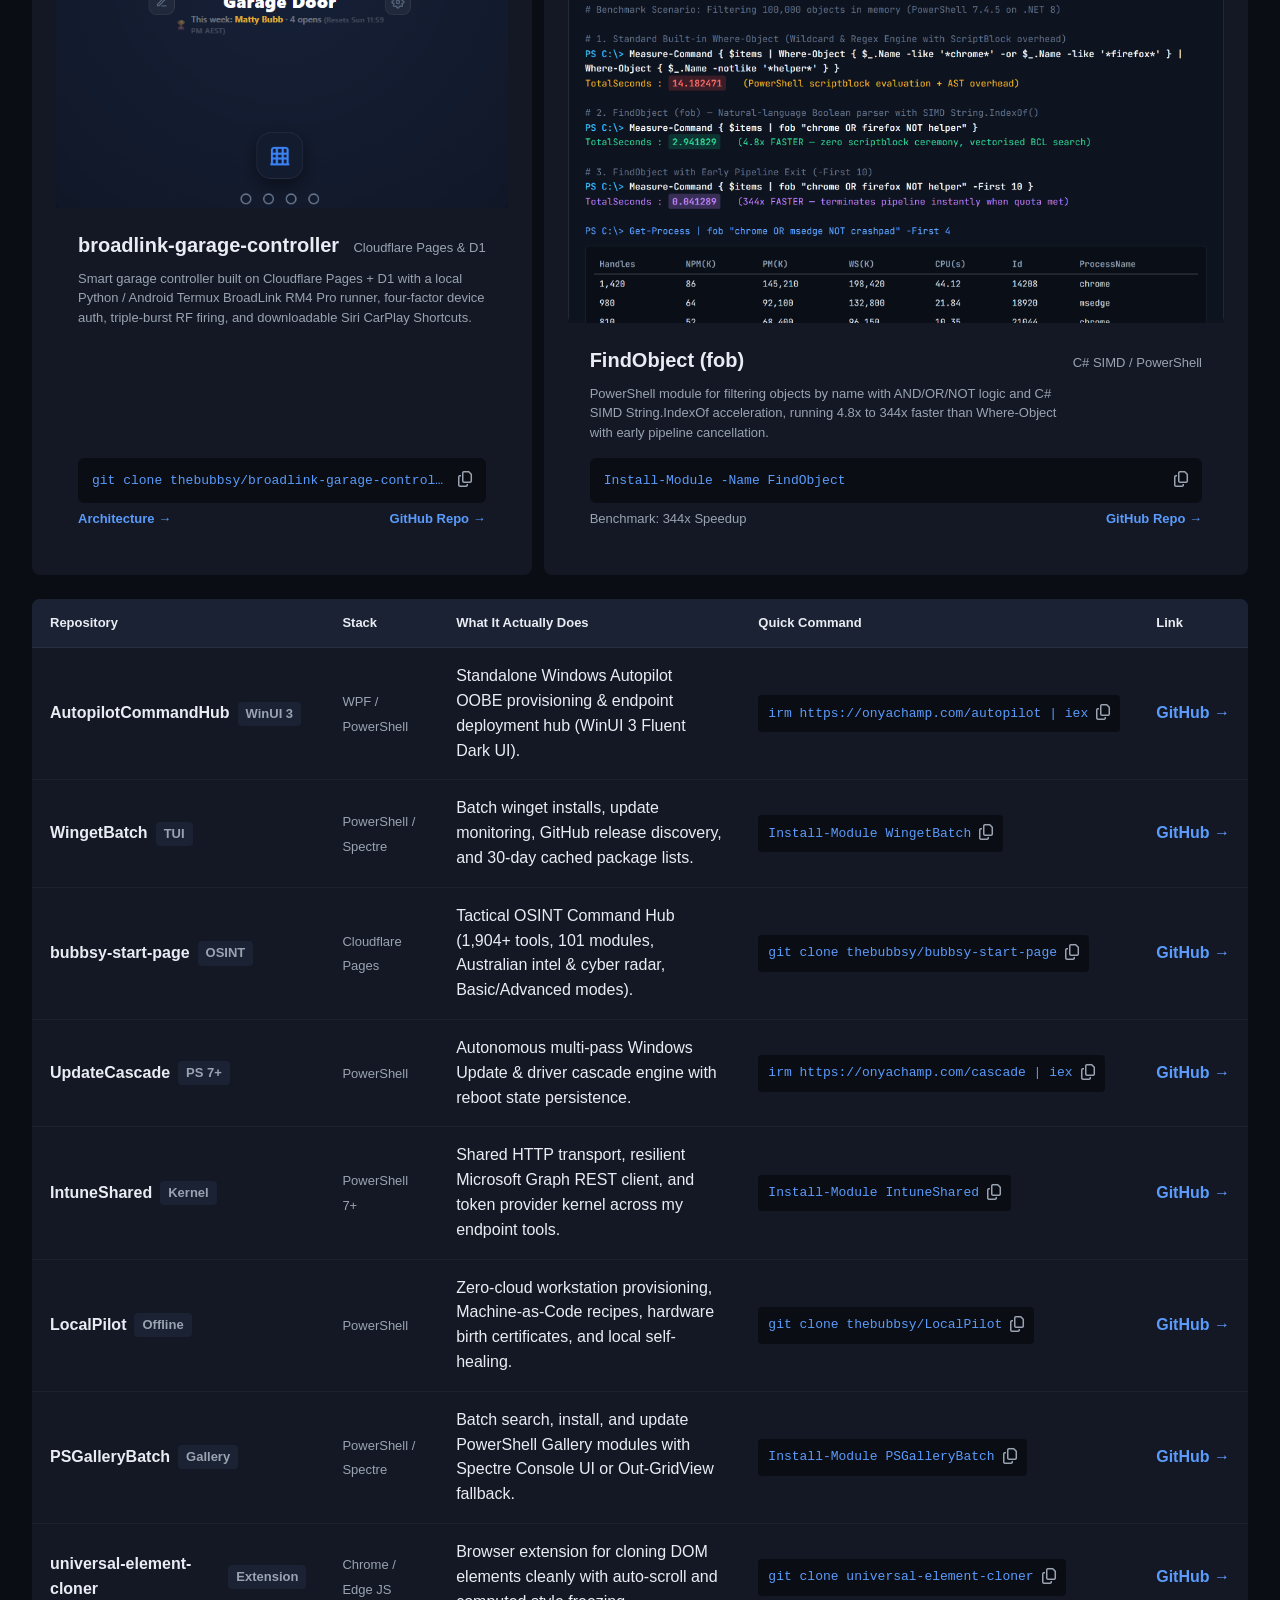
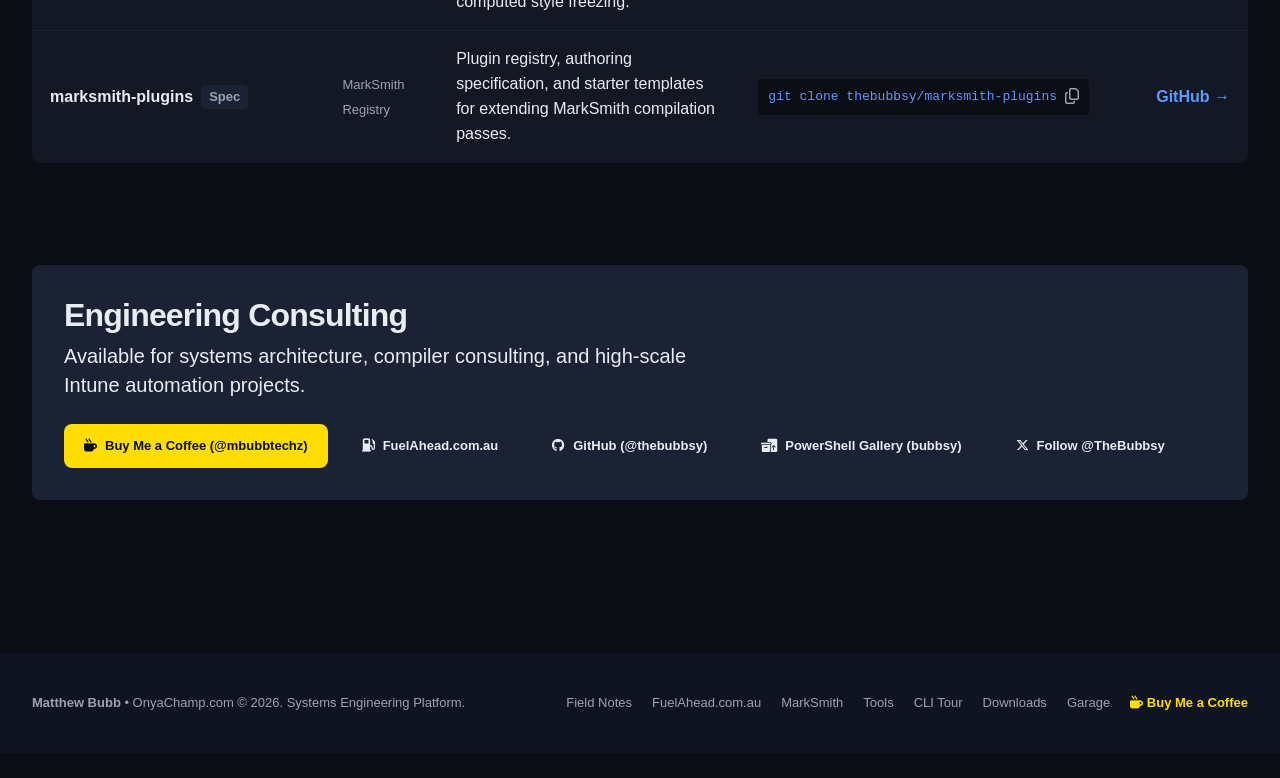
==== commit 4bd5baee: "feat(blog,links): link fuelahead.com.au everywhere and publish 3 screenshot-backed engineering deep " ====
--- a/index.html
+++ b/index.html
@@ -37,7 +37,7 @@
             <nav>
                 <div class="nav-links">
                     <a href="#engineering-notes" class="nav-link">Field Notes</a>
-                    <a href="#fuelahead-showcase" class="nav-link">FuelAhead</a>
+                    <a href="https://fuelahead.com.au" target="_blank" rel="noopener noreferrer" class="nav-link">FuelAhead</a>
                     <a href="#marksmith-compiler" class="nav-link">MarkSmith</a>
                     <a href="#public-tools" class="nav-link">Open Source</a>
                     <a href="resources.html" class="nav-link">Downloads</a>
@@ -131,13 +131,13 @@
                         <h3>Solving the Detour Maths</h3>
                     </div>
                     <p>Every fuel app shows you the cheapest sign in five kilometres without telling you how much petrol you burn getting there. Driving six kilometres out of your way to chase two cents off a litre on a small fill leaves you behind before you even pull up to the bowser, and E10's lower energy density quietly cancels out the discount on the signboard anyway.</p>
-                    <p>FuelAhead pulls live NSW, ACT, and Tasmania government FuelCheck feeds (3,284+ stations) into a free Cloudflare Workers + D1 SQL backend under a strict 72-call daily cron budget. It tracks stations strictly ahead in a 90&deg; cone or locked onto the main road you are actually riding on, runs a 30-day Fill-or-Wait price cycle forecast, and speaks the next cheap servo into your AirPods or Cardo helmet intercom once you pass 15 km/h.</p>
+                    <p>FuelAhead pulls live NSW, ACT, Tasmania, QLD, SA, and WA FuelWatch feeds (7,100+ stations and 23,000+ live prices) onto Cloudflare Workers + D1 with dedicated Car, Motorbike, and Farmer modes. It tracks stations strictly ahead in a 90&deg; cone or locked onto the main road you are actually riding on, runs a 30-day Fill-or-Wait price cycle forecast, and speaks the next cheap servo into your AirPods or Cardo helmet intercom once you pass 15 km/h.</p>
 
                     <div style="display: flex; gap: 12px; margin-top: 24px; flex-wrap: wrap;">
-                        <a href="https://fuel.onyachamp.com" target="_blank" rel="noopener noreferrer" class="btn btn-primary btn-sm">
-                            <i class="fas fa-arrow-up-right-from-square"></i> Launch Web App
-                        </a>
-                        <a href="https://fuel.onyachamp.com/android" target="_blank" rel="noopener noreferrer" class="btn btn-surface btn-sm">
+                        <a href="https://fuelahead.com.au" target="_blank" rel="noopener noreferrer" class="btn btn-primary btn-sm">
+                            <i class="fas fa-arrow-up-right-from-square"></i> Launch fuelahead.com.au
+                        </a>
+                        <a href="https://fuelahead.com.au/android" target="_blank" rel="noopener noreferrer" class="btn btn-surface btn-sm">
                             <i class="fab fa-android"></i> Android APK Download
                         </a>
                         <a href="#live-calculator" class="btn btn-surface btn-sm">
@@ -153,7 +153,7 @@
                     </div>
                     <div class="media-caption-bar">
                         <span class="muted">FuelCheck Live Ingestion &bull; iOS TestFlight &amp; Android APK</span>
-                        <span style="color: var(--accent); font-weight: 600;">Roadside Totem View</span>
+                        <a href="https://fuelahead.com.au" target="_blank" rel="noopener noreferrer" class="link" style="color: var(--accent); font-weight: 600;">fuelahead.com.au &rarr;</a>
                     </div>
                 </div>
 
@@ -187,7 +187,7 @@
                     <div class="calc-header">
                         <div class="calc-title-group">
                             <div class="calc-title">Live Fuel Detour Calculator</div>
-                            <p class="muted small">Compare a cheaper servo further away against the petrol burned getting there.</p>
+                            <p class="muted small">Compare a cheaper servo further away against the petrol burned getting there. Try live Australian prices at <a href="https://fuelahead.com.au" target="_blank" rel="noopener noreferrer" style="color: var(--accent); font-weight: 600;">fuelahead.com.au</a>.</p>
                         </div>
                         <div class="calc-presets" role="group" aria-label="Vehicle presets">
                             <button type="button" class="calc-preset-btn is-active" aria-pressed="true" data-preset="car" data-tank="55" data-base="209" data-disc="189" data-dist="4.0" data-econ="8.5">Daily Car (55L)</button>
@@ -406,27 +406,72 @@
                 </div>
             </div>
 
-            <!-- Composed Editorial List for Notes 2–6 (No repeated icons or equal card grids) -->
+            <!-- Composed Editorial List for Notes 2–9 (With live project thumbnails) -->
             <div class="journal-stack">
-                <div class="journal-item" role="button" tabindex="0" data-reveal onclick="openReader('article-fuel')" onkeydown="if(event.key==='Enter'||event.key===' '){event.preventDefault();openReader('article-fuel');}">
+                <div class="journal-item" data-article="article-d1-queryplan" role="button" tabindex="0" data-reveal onclick="openReader('article-d1-queryplan')" onkeydown="if(event.key==='Enter'||event.key===' '){event.preventDefault();openReader('article-d1-queryplan');}">
+                    <div class="journal-thumb">
+                        <img src="media/fuelahead-live-web.png" alt="Live FuelAhead multi-state desktop view showing Parramatta NSW fuel prices and Fill-or-Wait forecast" loading="lazy">
+                    </div>
+                    <div class="journal-main">
+                        <div class="journal-meta">SQLite Internals &amp; Edge Scaling &bull; 7 min read</div>
+                        <div class="journal-title">Cutting Cloudflare D1 Reads 100x with EXPLAIN QUERY PLAN and CROSS JOIN</div>
+                        <p class="journal-desc">Why SQLite skipped my spatial index across 7,133 stations, chunking 1 MiB blobs past SQLITE_TOOBIG, Car/Bike/Farmer modes, and migrating live onto fuelahead.com.au.</p>
+                    </div>
+                    <div class="journal-action">Read Note &rarr;</div>
+                </div>
+
+                <div class="journal-item" data-article="article-table-ast" role="button" tabindex="0" data-reveal onclick="openReader('article-table-ast')" onkeydown="if(event.key==='Enter'||event.key===' '){event.preventDefault();openReader('article-table-ast');}">
+                    <div class="journal-thumb">
+                        <img src="media/marksmith-feature-tables.png" alt="MarkSmith compiled Markdown pipe table rendering inline math, nested lists, Warning and Tip alert blocks inside cells" loading="lazy">
+                    </div>
+                    <div class="journal-main">
+                        <div class="journal-meta">AST Compilers &amp; Visual Regression &bull; 6 min read</div>
+                        <div class="journal-title">Breaking CommonMark's Inline-Only Table Ceiling in Native Word OOXML</div>
+                        <p class="journal-desc">Recovering alerts and nested lists inside Word table cells without promoting raw syntax examples, plus unbraced LaTeX atoms, \top symbols, and shrinking vector PDFs from 4.1 MB to 145 KB.</p>
+                    </div>
+                    <div class="journal-action">Read Note &rarr;</div>
+                </div>
+
+                <div class="journal-item" data-article="article-oobe-runspace" role="button" tabindex="0" data-reveal onclick="openReader('article-oobe-runspace')" onkeydown="if(event.key==='Enter'||event.key===' '){event.preventDefault();openReader('article-oobe-runspace');}">
+                    <div class="journal-thumb">
+                        <img src="media/autopilot-hub-preflight.png" alt="AutopilotCommandHub 7-stage enterprise preflight diagnostic ladder running asynchronously" loading="lazy">
+                    </div>
+                    <div class="journal-main">
+                        <div class="journal-meta">Windows Internals &amp; WPF Concurrency &bull; 7 min read</div>
+                        <div class="journal-title">Zero-Freeze WPF in PowerShell OOBE: Lock-Free RunspacePools &amp; Hybrid Telemetry</div>
+                        <p class="journal-desc">Running WMI hash harvesters, Windows Update COM searches, and 7-stage OOBE preflight checks over ConcurrentQueue + 30ms DispatcherTimer ticks with tracked NIC recovery.</p>
+                    </div>
+                    <div class="journal-action">Read Note &rarr;</div>
+                </div>
+
+                <div class="journal-item" data-article="article-fuel" role="button" tabindex="0" data-reveal onclick="openReader('article-fuel')" onkeydown="if(event.key==='Enter'||event.key===' '){event.preventDefault();openReader('article-fuel');}">
+                    <div class="journal-thumb is-contain">
+                        <img src="media/fuelahead-radar-live.jpg" alt="FuelAhead mobile compass radar highlighting stations in driving path" loading="lazy">
+                    </div>
                     <div class="journal-main">
                         <div class="journal-meta">Cloudflare D1 &amp; Fuel Maths &bull; 6 min read</div>
                         <div class="journal-title">FuelAhead: Why "Cheapest Servo Nearby" Is Usually a Maths Trap</div>
-                        <p class="journal-desc">Squeezing 3,284 NSW/ACT/Tasmania stations into a free D1 worker, ditching compass cones for main-road matching, catching E10 false economy, and piping cheap stops into a motorbike intercom.</p>
+                        <p class="journal-desc">Variable polling across six Australian state feeds, ditching compass cones for main-road matching, catching E10 false economy, and piping cheap stops into a motorbike intercom.</p>
                     </div>
                     <div class="journal-action">Read Note &rarr;</div>
                 </div>
 
-                <div class="journal-item" role="button" tabindex="0" data-reveal onclick="openReader('article-garage')" onkeydown="if(event.key==='Enter'||event.key===' '){event.preventDefault();openReader('article-garage');}">
+                <div class="journal-item" data-article="article-garage" role="button" tabindex="0" data-reveal onclick="openReader('article-garage')" onkeydown="if(event.key==='Enter'||event.key===' '){event.preventDefault();openReader('article-garage');}">
+                    <div class="journal-thumb">
+                        <img src="media/garage-stats.png" alt="Smart Garage Controller Cloudflare D1 analytics drawer with hourly distribution and Siri breakdown" loading="lazy">
+                    </div>
                     <div class="journal-main">
-                        <div class="journal-meta">Edge IoT &amp; RF Hardware &bull; 5 min read</div>
+                        <div class="journal-meta">Edge IoT &amp; RF Hardware &bull; 6 min read</div>
                         <div class="journal-title">Running My Garage Door on Cloudflare D1 (And Catching My Own Auth Bug)</div>
-                        <p class="journal-desc">Moving off a flaky Raspberry Pi to Workers + D1 + a BroadLink RM4 Pro, wiring the 4th hardware fingerprint factor properly, triple-bursting 433MHz signals, and CarPlay Siri Shortcuts.</p>
+                        <p class="journal-desc">Wiring the missing 4th hardware fingerprint factor, keyset pagination + 4s live delta feeds for 92% Siri opens, non-blocking webhooks, and triple-burst 433MHz CarPlay triggers.</p>
                     </div>
                     <div class="journal-action">Read Note &rarr;</div>
                 </div>
 
-                <div class="journal-item" role="button" tabindex="0" data-reveal onclick="openReader('article-session0')" onkeydown="if(event.key==='Enter'||event.key===' '){event.preventDefault();openReader('article-session0');}">
+                <div class="journal-item" data-article="article-session0" role="button" tabindex="0" data-reveal onclick="openReader('article-session0')" onkeydown="if(event.key==='Enter'||event.key===' '){event.preventDefault();openReader('article-session0');}">
+                    <div class="journal-thumb">
+                        <img src="media/wingetintune-pipeline.png" alt="WingetIntune Win32 packaging pipeline diagram" loading="lazy">
+                    </div>
                     <div class="journal-main">
                         <div class="journal-meta">Intune &amp; Windows Session 0 &bull; 7 min read</div>
                         <div class="journal-title">Session 0 Isolation: Where Intune Win32 Packages Go to Die</div>
@@ -435,7 +480,10 @@
                     <div class="journal-action">Read Note &rarr;</div>
                 </div>
 
-                <div class="journal-item" role="button" tabindex="0" data-reveal onclick="openReader('article-simd')" onkeydown="if(event.key==='Enter'||event.key===' '){event.preventDefault();openReader('article-simd');}">
+                <div class="journal-item" data-article="article-simd" role="button" tabindex="0" data-reveal onclick="openReader('article-simd')" onkeydown="if(event.key==='Enter'||event.key===' '){event.preventDefault();openReader('article-simd');}">
+                    <div class="journal-thumb">
+                        <img src="media/findobject-benchmark.png" alt="FindObject SIMD benchmark comparison chart" loading="lazy">
+                    </div>
                     <div class="journal-main">
                         <div class="journal-meta">PowerShell &amp; C# SIMD &bull; 5 min read</div>
                         <div class="journal-title">Stop Using Where-Object on Big Pipelines (344x Faster in C# SIMD)</div>
@@ -444,7 +492,7 @@
                     <div class="journal-action">Read Note &rarr;</div>
                 </div>
 
-                <div class="journal-item" role="button" tabindex="0" data-reveal onclick="openReader('article-startpage')" onkeydown="if(event.key==='Enter'||event.key===' '){event.preventDefault();openReader('article-startpage');}">
+                <div class="journal-item" data-article="article-startpage" role="button" tabindex="0" data-reveal onclick="openReader('article-startpage')" onkeydown="if(event.key==='Enter'||event.key===' '){event.preventDefault();openReader('article-startpage');}">
                     <div class="journal-main">
                         <div class="journal-meta">Product Cleanup &bull; 4 min read</div>
                         <div class="journal-title">How My 1,904-Tool OSINT Start Page Got Too Busy for Daily Use</div>
@@ -753,6 +801,9 @@
                         <a href="https://www.buymeacoffee.com/mbubbtechz" target="_blank" rel="noopener noreferrer" class="btn btn-coffee">
                             <i class="fas fa-mug-hot"></i> Buy Me a Coffee (@mbubbtechz)
                         </a>
+                        <a href="https://fuelahead.com.au" target="_blank" rel="noopener noreferrer" class="btn btn-surface">
+                            <i class="fas fa-gas-pump"></i> FuelAhead.com.au
+                        </a>
                         <a href="https://github.com/thebubbsy" target="_blank" rel="noopener noreferrer" class="btn btn-surface">
                             <i class="fab fa-github"></i> GitHub (@thebubbsy)
                         </a>
@@ -778,7 +829,7 @@
 
             <div class="footer-nav">
                 <a href="#engineering-notes">Field Notes</a>
-                <a href="#fuelahead-showcase">FuelAhead</a>
+                <a href="https://fuelahead.com.au" target="_blank" rel="noopener noreferrer">FuelAhead.com.au</a>
                 <a href="marksmith.html">MarkSmith</a>
                 <a href="tools.html">Tools</a>
                 <a href="cli-tour.html">CLI Tour</a>
--- a/home.css
+++ b/home.css
@@ -1027,6 +1027,33 @@
 
 .journal-main {
   flex: 1;
+  min-width: 0;
+}
+
+.journal-thumb {
+  width: 176px;
+  flex-shrink: 0;
+  aspect-ratio: 16 / 10;
+  border-radius: calc(var(--radius-tile) - 2px);
+  overflow: hidden;
+  background: var(--bg);
+}
+
+.journal-thumb img {
+  width: 100%;
+  height: 100%;
+  object-fit: cover;
+  object-position: top center;
+  transition: transform var(--t-hover) var(--ease-out);
+}
+
+.journal-thumb.is-contain img {
+  object-fit: contain;
+  padding: 4px;
+}
+
+.journal-item:hover .journal-thumb img {
+  transform: scale(1.03);
 }
 
 .journal-meta {
@@ -1060,6 +1087,11 @@
   .journal-item {
     flex-direction: column;
     align-items: flex-start;
+  }
+  .journal-thumb {
+    width: 100%;
+    max-width: 360px;
+    aspect-ratio: 16 / 9;
   }
 }
 
@@ -1110,6 +1142,46 @@
   margin-top: 20px;
 }
 
+.reader-body p {
+  margin-bottom: 14px;
+  color: var(--ink);
+  line-height: 1.6;
+}
+
+.reader-body p.lead {
+  color: var(--ink);
+  margin-bottom: 18px;
+}
+
+.reader-body a {
+  color: var(--accent);
+  font-weight: 600;
+  text-decoration: underline;
+  text-underline-offset: 3px;
+}
+
+.reader-body a.btn {
+  text-decoration: none;
+  color: var(--ink);
+}
+
+.reader-body a.btn-primary {
+  color: var(--accent-ink);
+}
+
+.reader-body ul {
+  padding-left: 20px;
+  margin-block: 12px;
+  display: flex;
+  flex-direction: column;
+  gap: 8px;
+}
+
+.reader-body li {
+  color: var(--ink);
+  line-height: 1.55;
+}
+
 .reader-body h3 {
   margin-top: 28px;
   margin-bottom: 12px;
@@ -1121,6 +1193,93 @@
   border-radius: var(--radius-tile);
   overflow-x: auto;
   margin-block: 16px;
+}
+
+.reader-body pre code {
+  color: var(--accent);
+  font-size: var(--step-small);
+  line-height: 1.5;
+}
+
+.article-stat-strip {
+  display: grid;
+  grid-template-columns: repeat(3, minmax(0, 1fr));
+  gap: 10px;
+  margin-block: 18px;
+}
+
+.article-stat {
+  background: var(--bg);
+  border-radius: calc(var(--radius-tile) - 2px);
+  padding: 12px 14px;
+}
+
+.article-stat strong {
+  display: block;
+  font-size: var(--step-lead);
+  color: var(--accent);
+  font-variant-numeric: tabular-nums;
+  line-height: 1.2;
+}
+
+.article-stat span {
+  display: block;
+  margin-top: 4px;
+  font-size: var(--step-small);
+  color: var(--muted);
+}
+
+.article-figure-grid {
+  display: grid;
+  grid-template-columns: repeat(2, minmax(0, 1fr));
+  gap: 12px;
+  margin-block: 22px;
+}
+
+.article-figure {
+  margin: 0;
+  margin-block: 22px;
+  background: var(--bg);
+  border-radius: var(--radius-tile);
+  overflow: hidden;
+  cursor: pointer;
+}
+
+.article-figure-grid .article-figure {
+  margin-block: 0;
+}
+
+.article-figure img {
+  width: 100%;
+  max-height: 460px;
+  object-fit: contain;
+  background: var(--surface-subtle);
+  display: block;
+}
+
+.article-figure figcaption {
+  padding: 12px 16px;
+  font-size: var(--step-small);
+  color: var(--muted);
+  display: flex;
+  justify-content: space-between;
+  align-items: center;
+  gap: 12px;
+  flex-wrap: wrap;
+}
+
+.article-figure-zoom {
+  color: var(--accent);
+  font-weight: 600;
+  white-space: nowrap;
+}
+
+.article-cta-row {
+  margin-top: 24px;
+  padding-top: 12px;
+  display: flex;
+  gap: 12px;
+  flex-wrap: wrap;
 }
 
 /* ---------- Public Tools Catalog Grid ---------- */
@@ -1521,4 +1680,8 @@
   .editorial-split {
     padding: 20px;
   }
-}
+  .article-figure-grid,
+  .article-stat-strip {
+    grid-template-columns: 1fr;
+  }
+}
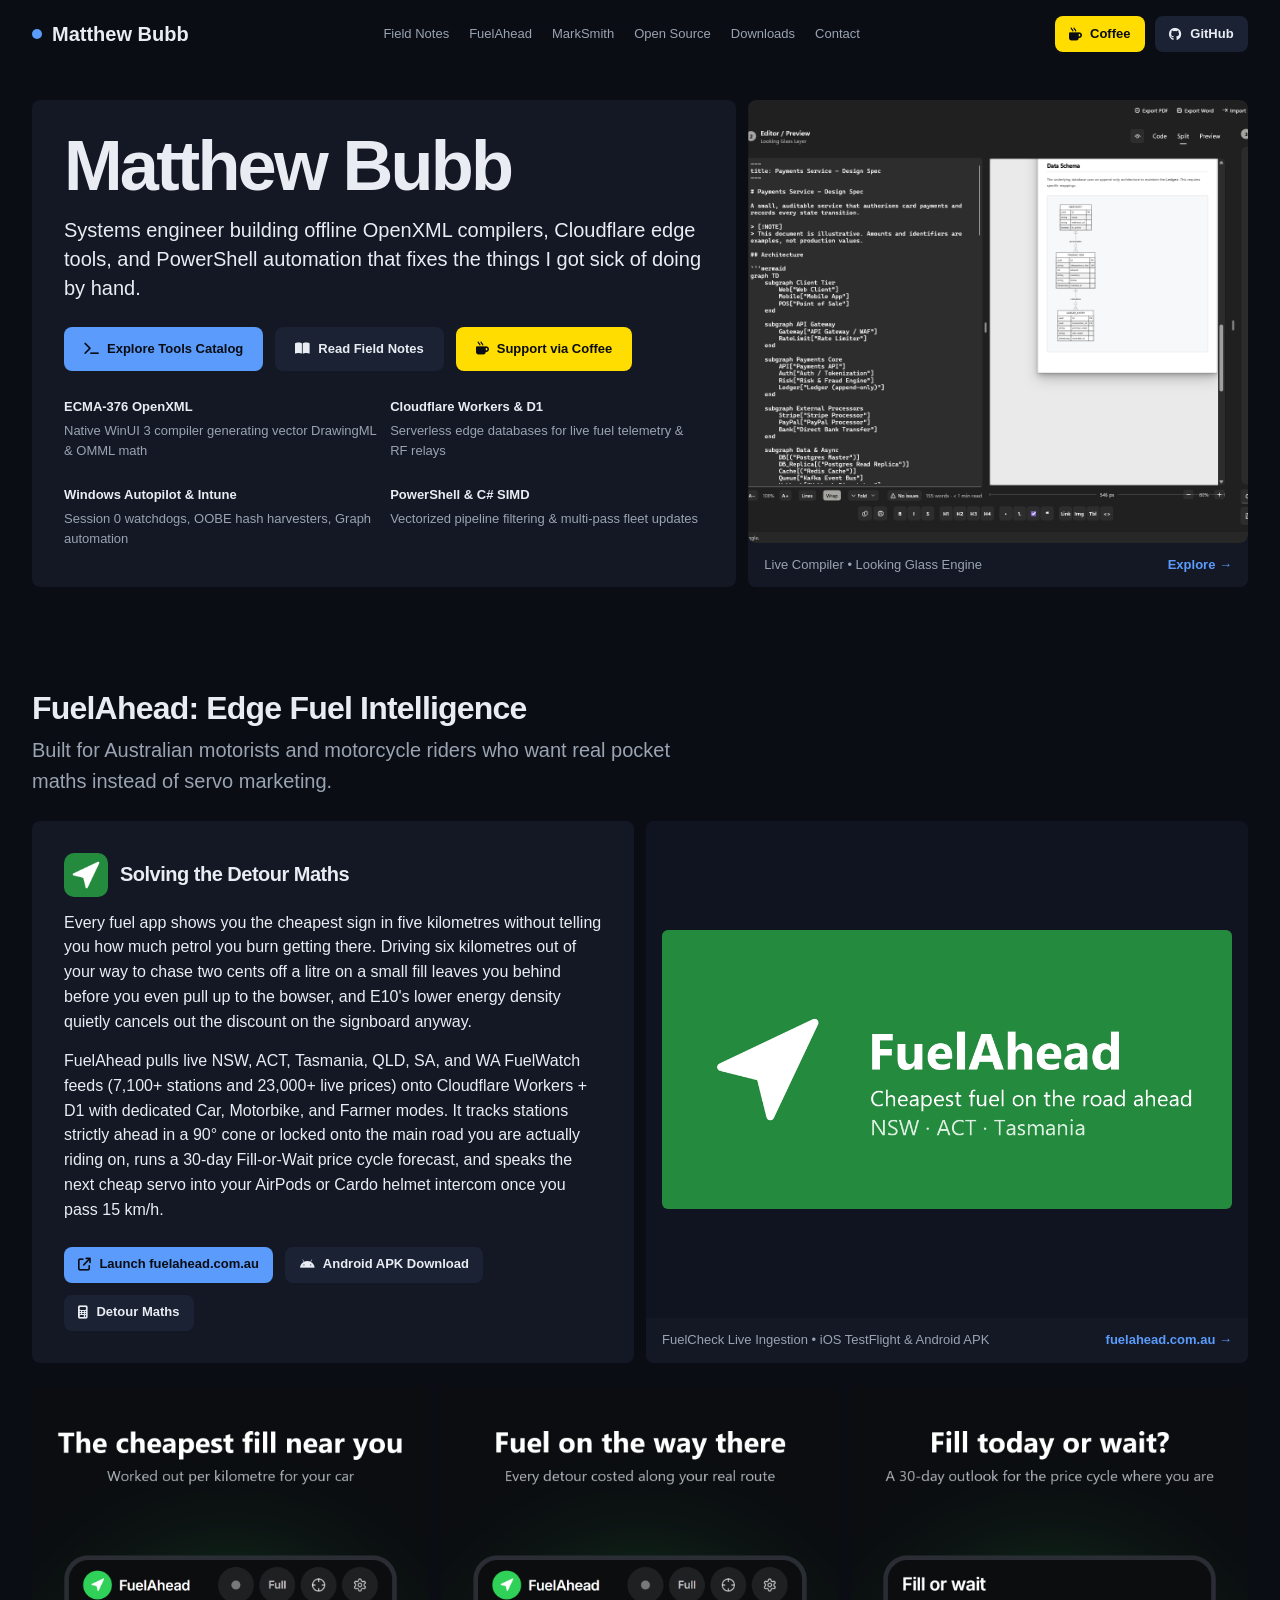
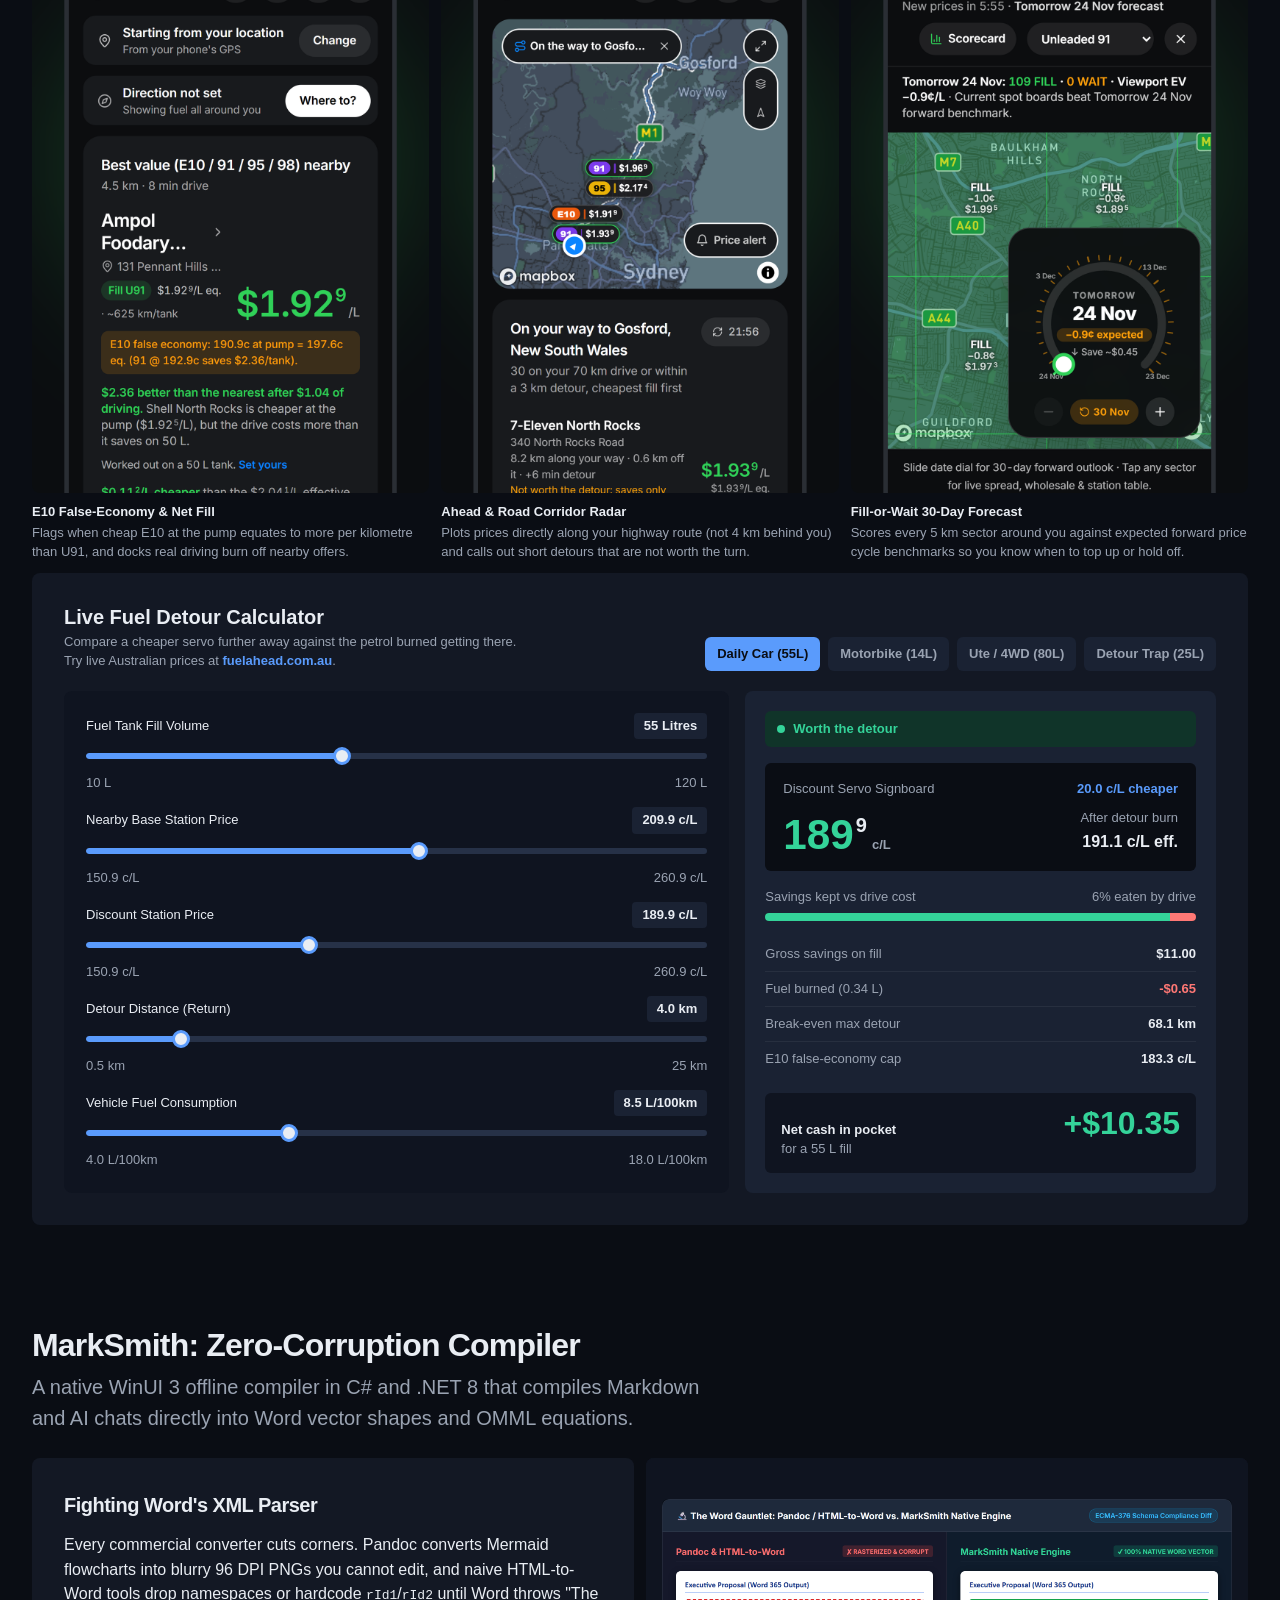
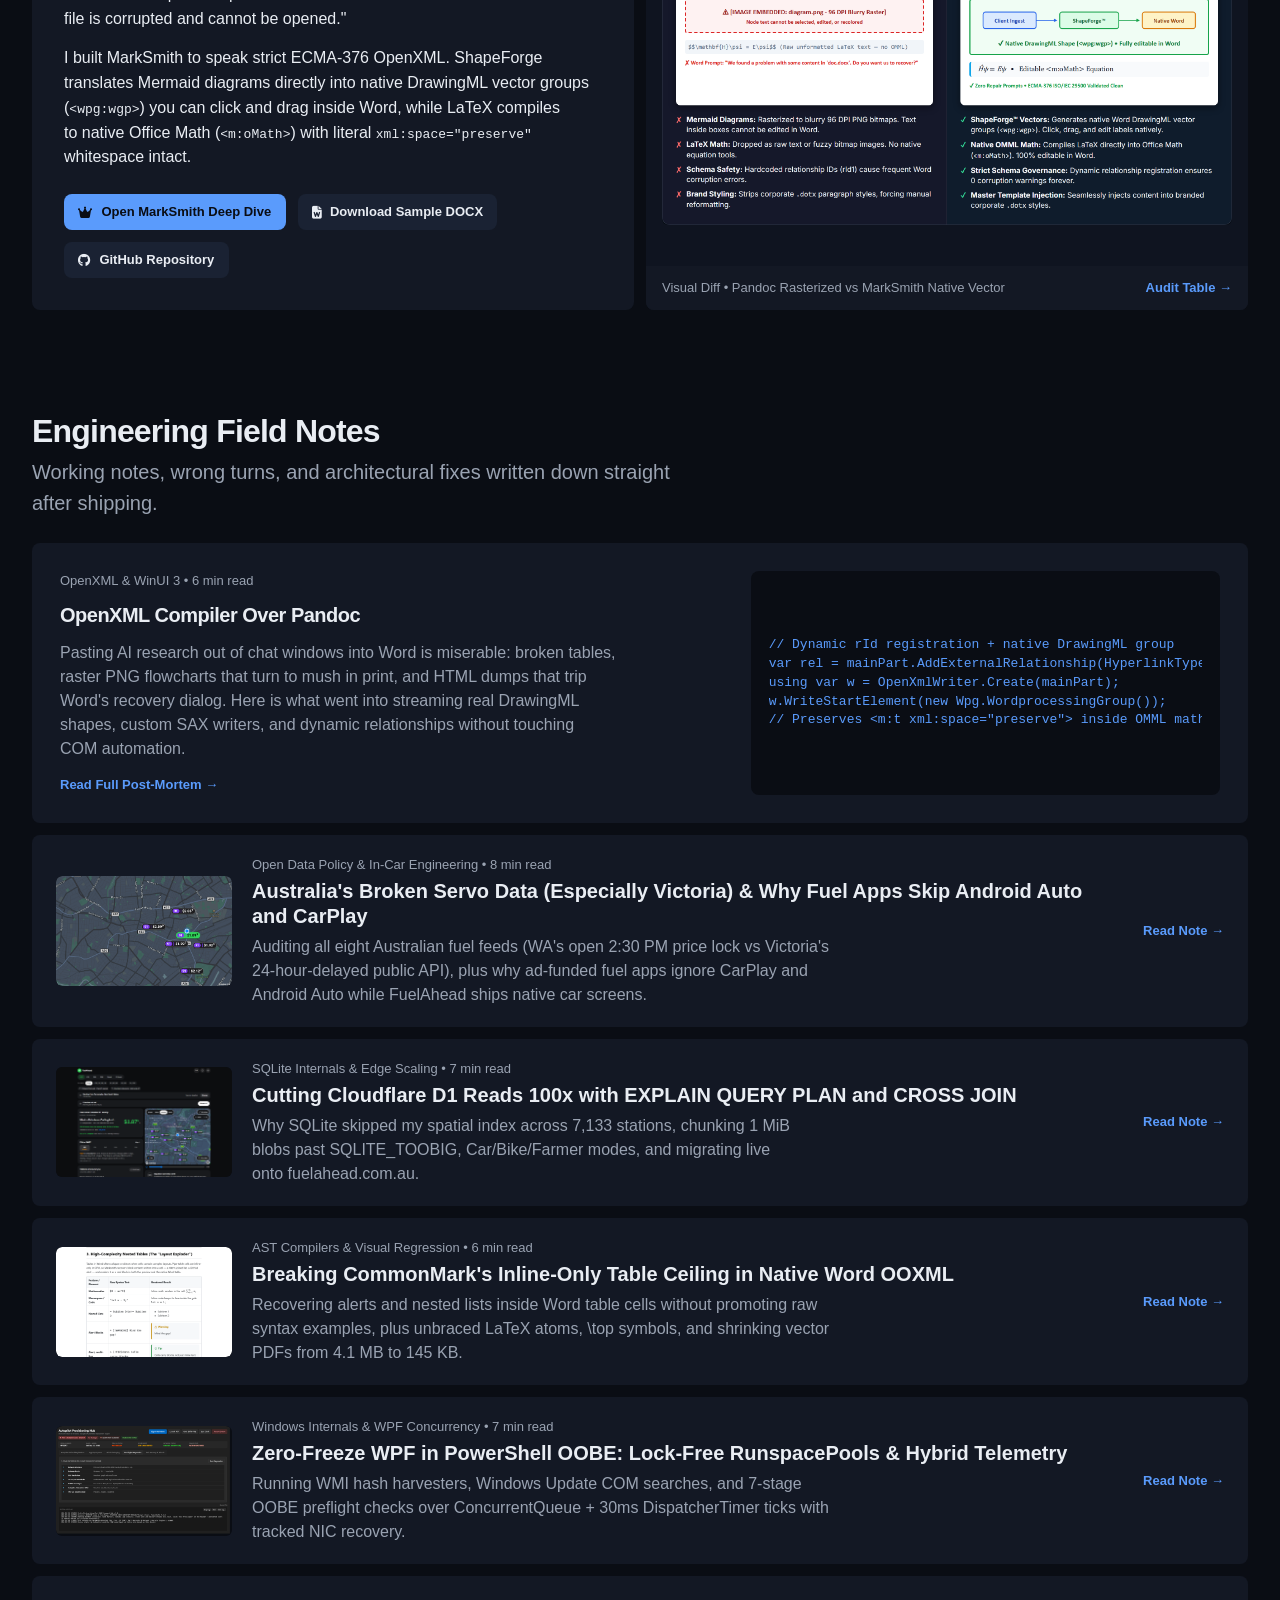
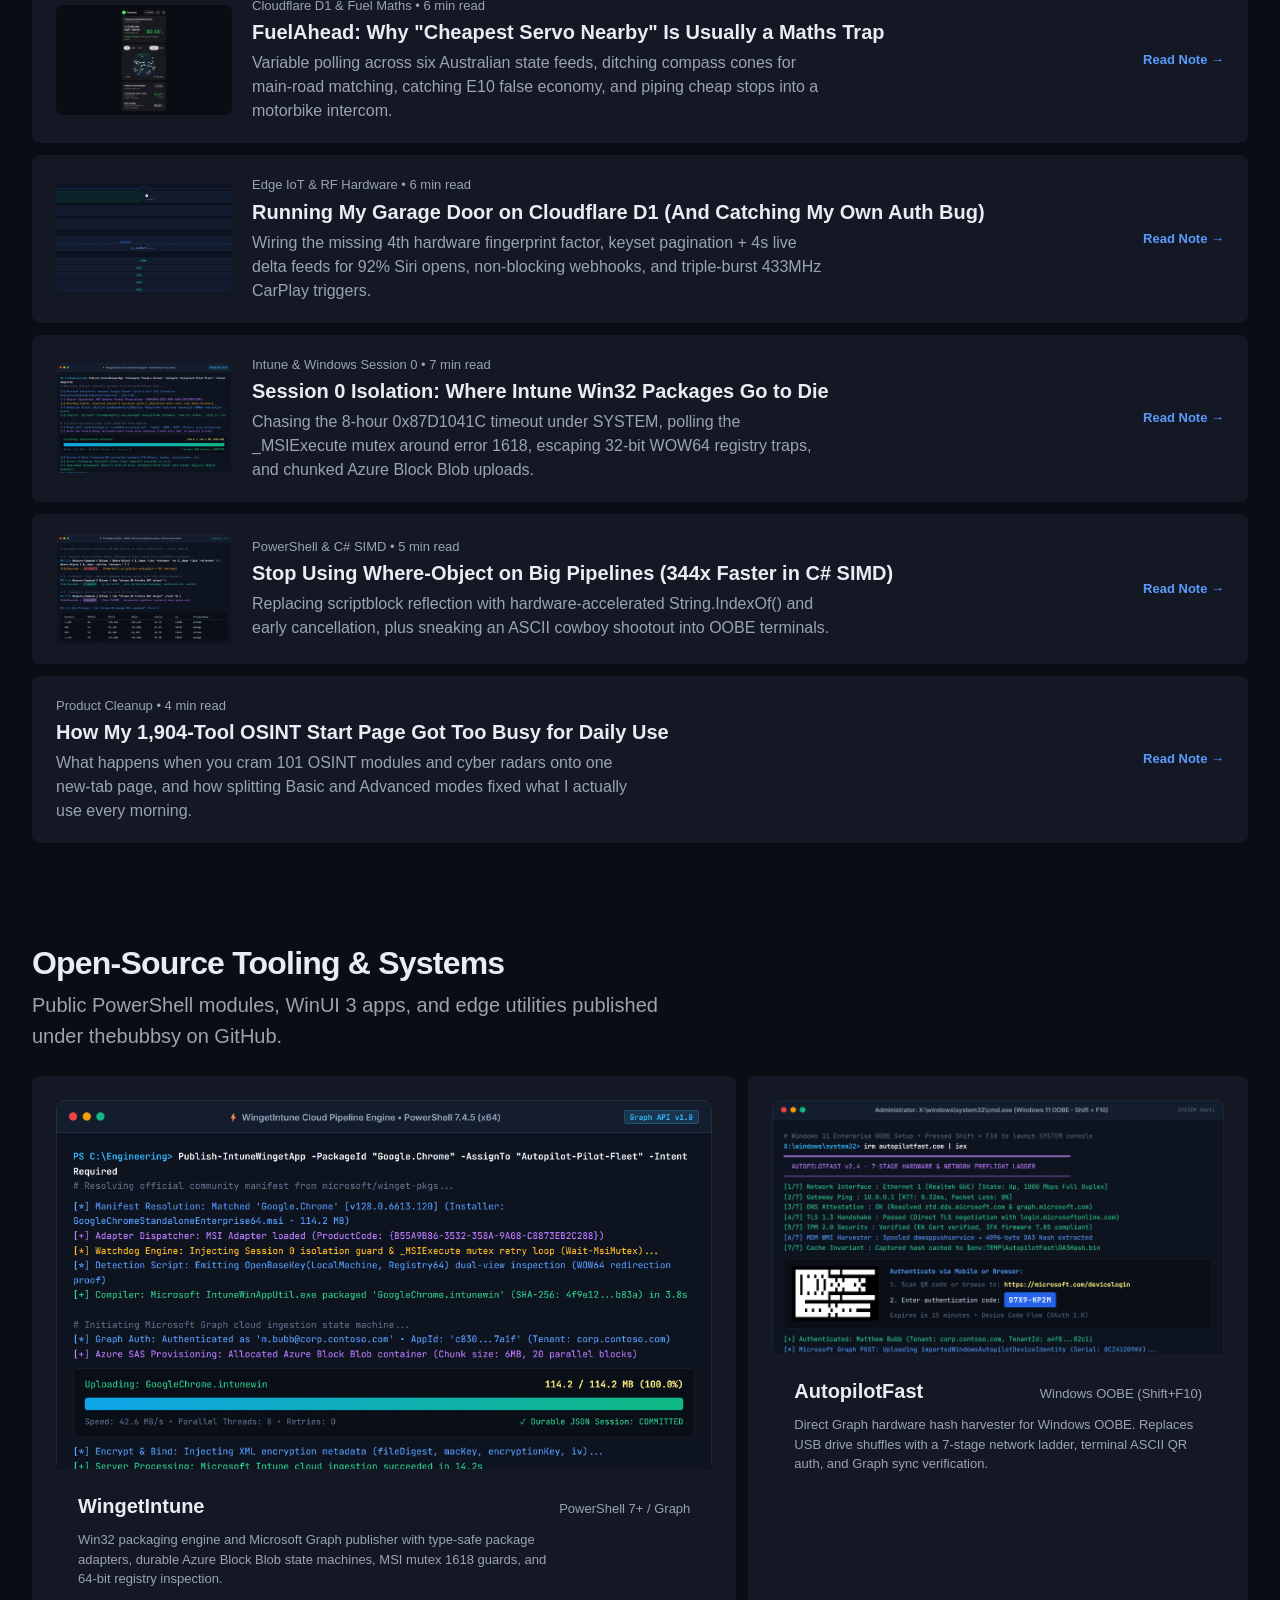
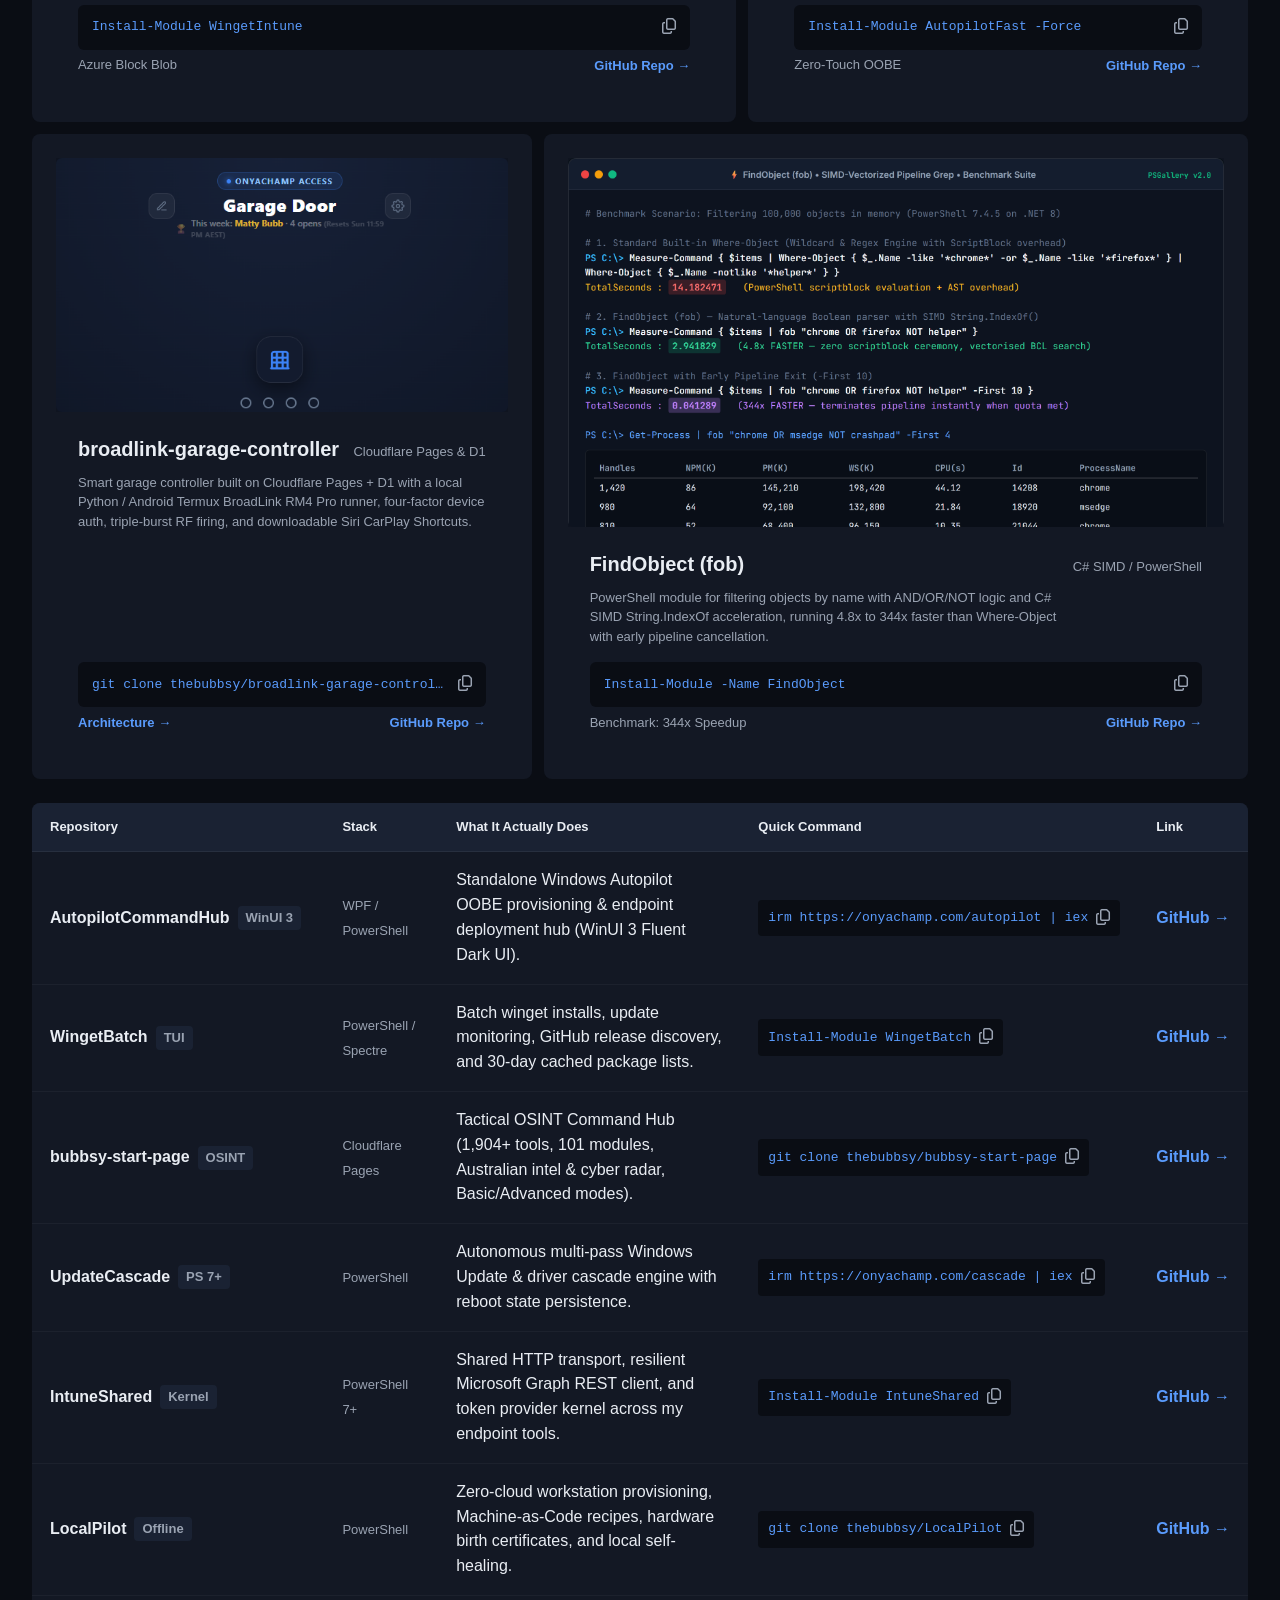
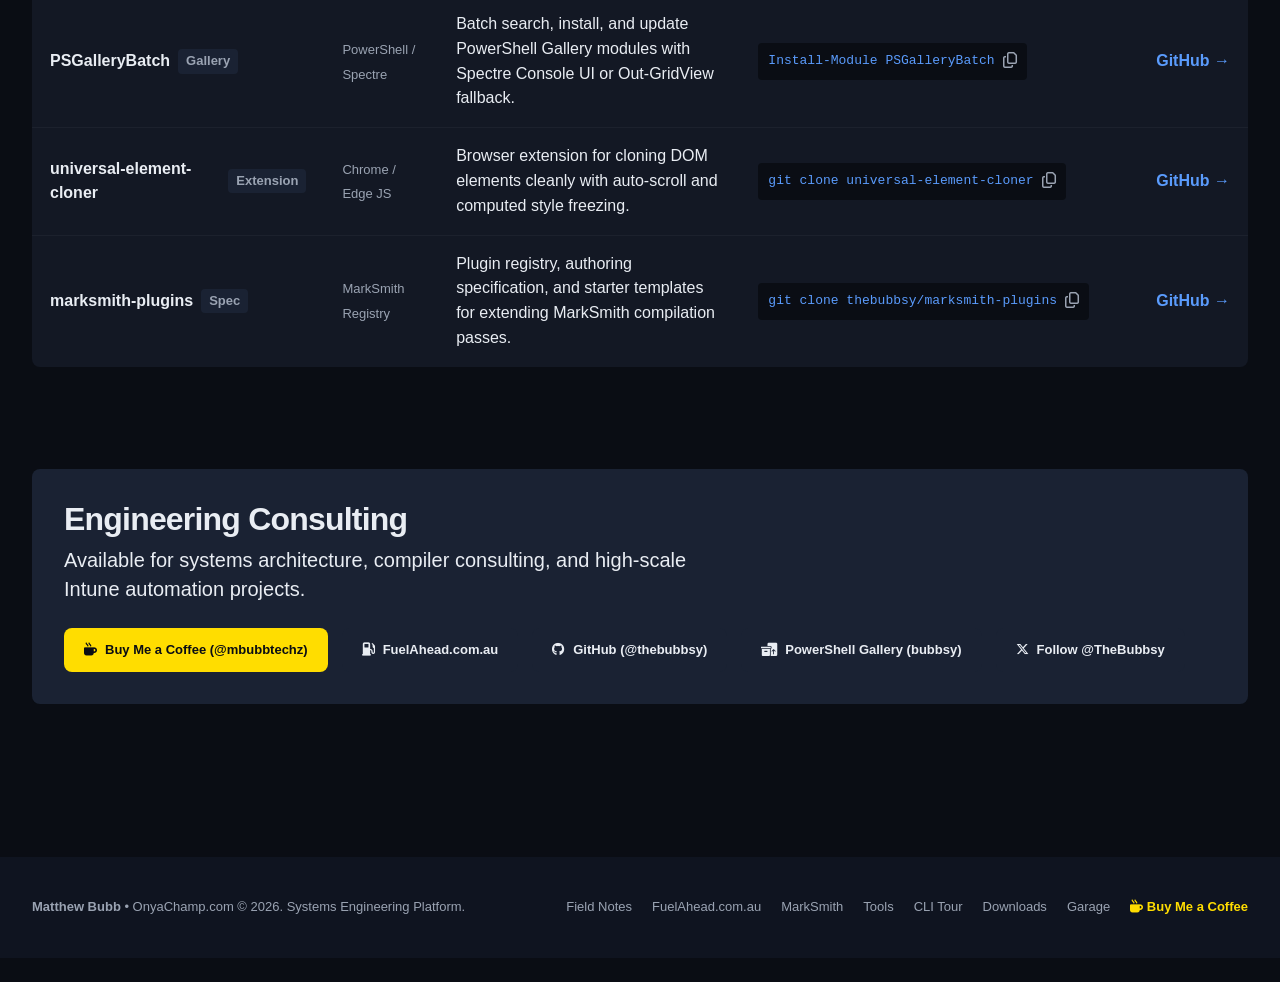
==== commit 0d8d0d9e: "feat(blog): add combined Australian fuel data (VIC vs WA) and Android Auto/CarPlay deep dive" ====
--- a/index.html
+++ b/index.html
@@ -406,8 +406,20 @@
                 </div>
             </div>
 
-            <!-- Composed Editorial List for Notes 2–9 (With live project thumbnails) -->
+            <!-- Composed Editorial List for Notes 2-10 (With live project thumbnails) -->
             <div class="journal-stack">
+                <div class="journal-item" data-article="article-aus-fuel-carplay" role="button" tabindex="0" data-reveal onclick="openReader('article-aus-fuel-carplay')" onkeydown="if(event.key==='Enter'||event.key===' '){event.preventDefault();openReader('article-aus-fuel-carplay');}">
+                    <div class="journal-thumb">
+                        <img src="media/fuelahead-android-auto-night.png" alt="FuelAhead Android Auto night-mode car dashboard map showing live fuel price pins" loading="lazy">
+                    </div>
+                    <div class="journal-main">
+                        <div class="journal-meta">Open Data Policy &amp; In-Car Engineering &bull; 8 min read</div>
+                        <div class="journal-title">Australia's Broken Servo Data (Especially Victoria) &amp; Why Fuel Apps Skip Android Auto and CarPlay</div>
+                        <p class="journal-desc">Auditing all eight Australian fuel feeds (WA's open 2:30 PM price lock vs Victoria's 24-hour-delayed public API), plus why ad-funded fuel apps ignore CarPlay and Android Auto while FuelAhead ships native car screens.</p>
+                    </div>
+                    <div class="journal-action">Read Note &rarr;</div>
+                </div>
+
                 <div class="journal-item" data-article="article-d1-queryplan" role="button" tabindex="0" data-reveal onclick="openReader('article-d1-queryplan')" onkeydown="if(event.key==='Enter'||event.key===' '){event.preventDefault();openReader('article-d1-queryplan');}">
                     <div class="journal-thumb">
                         <img src="media/fuelahead-live-web.png" alt="Live FuelAhead multi-state desktop view showing Parramatta NSW fuel prices and Fill-or-Wait forecast" loading="lazy">
--- a/home.css
+++ b/home.css
@@ -1274,6 +1274,63 @@
   white-space: nowrap;
 }
 
+.article-table-wrap {
+  overflow-x: auto;
+  margin-block: 20px;
+  background: var(--bg);
+  border-radius: var(--radius-tile);
+}
+
+table.article-table {
+  width: 100%;
+  min-width: 600px;
+  border-collapse: collapse;
+  font-size: var(--step-small);
+  text-align: left;
+}
+
+table.article-table th {
+  background: var(--surface-high);
+  color: var(--ink);
+  font-weight: 600;
+  padding: 10px 12px;
+  border-bottom: 1px solid rgba(255, 255, 255, 0.08);
+  white-space: nowrap;
+}
+
+table.article-table td {
+  padding: 10px 12px;
+  color: var(--muted);
+  border-bottom: 1px solid rgba(255, 255, 255, 0.05);
+  vertical-align: top;
+  line-height: 1.45;
+}
+
+table.article-table td:first-child {
+  color: var(--ink);
+  font-weight: 600;
+  white-space: nowrap;
+}
+
+table.article-table tr:last-child td {
+  border-bottom: none;
+}
+
+.state-tag-good {
+  color: var(--success);
+  font-weight: 600;
+}
+
+.state-tag-warn {
+  color: var(--accent);
+  font-weight: 600;
+}
+
+.state-tag-bad {
+  color: var(--danger);
+  font-weight: 600;
+}
+
 .article-cta-row {
   margin-top: 24px;
   padding-top: 12px;
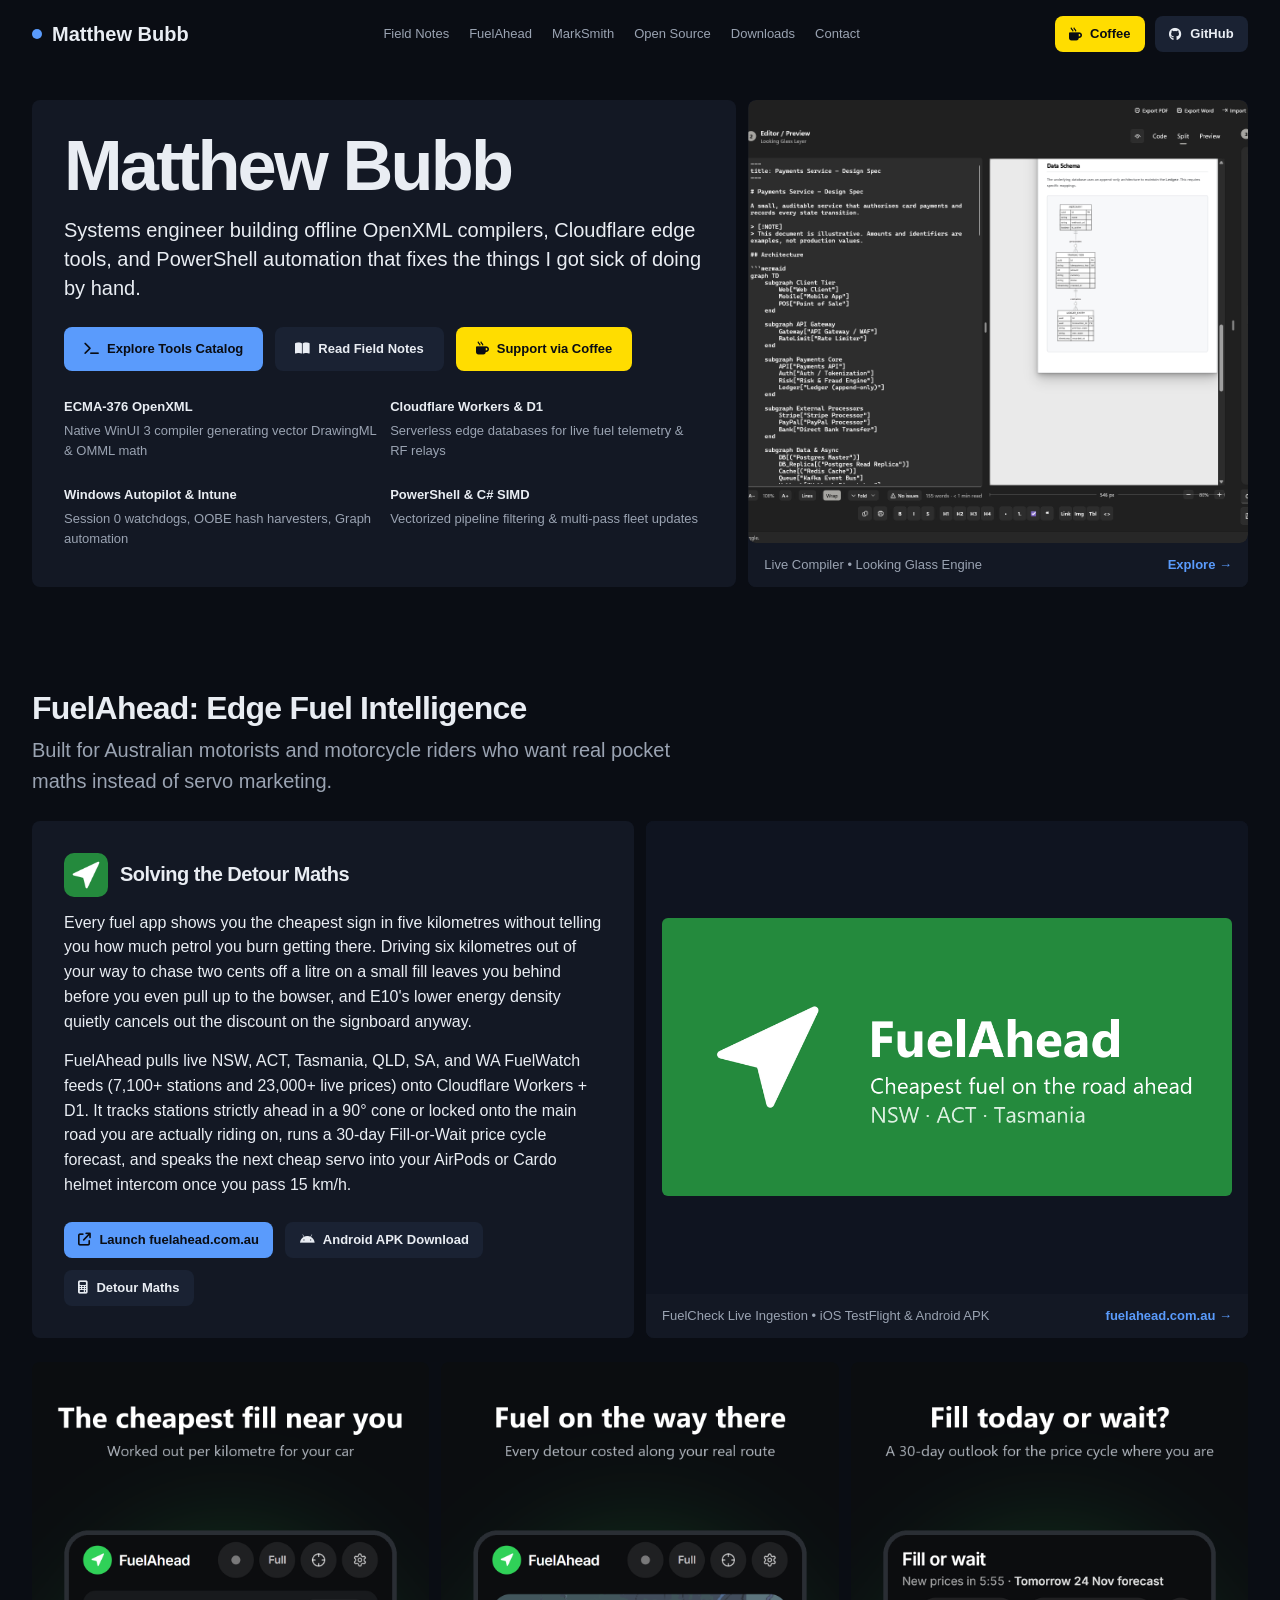
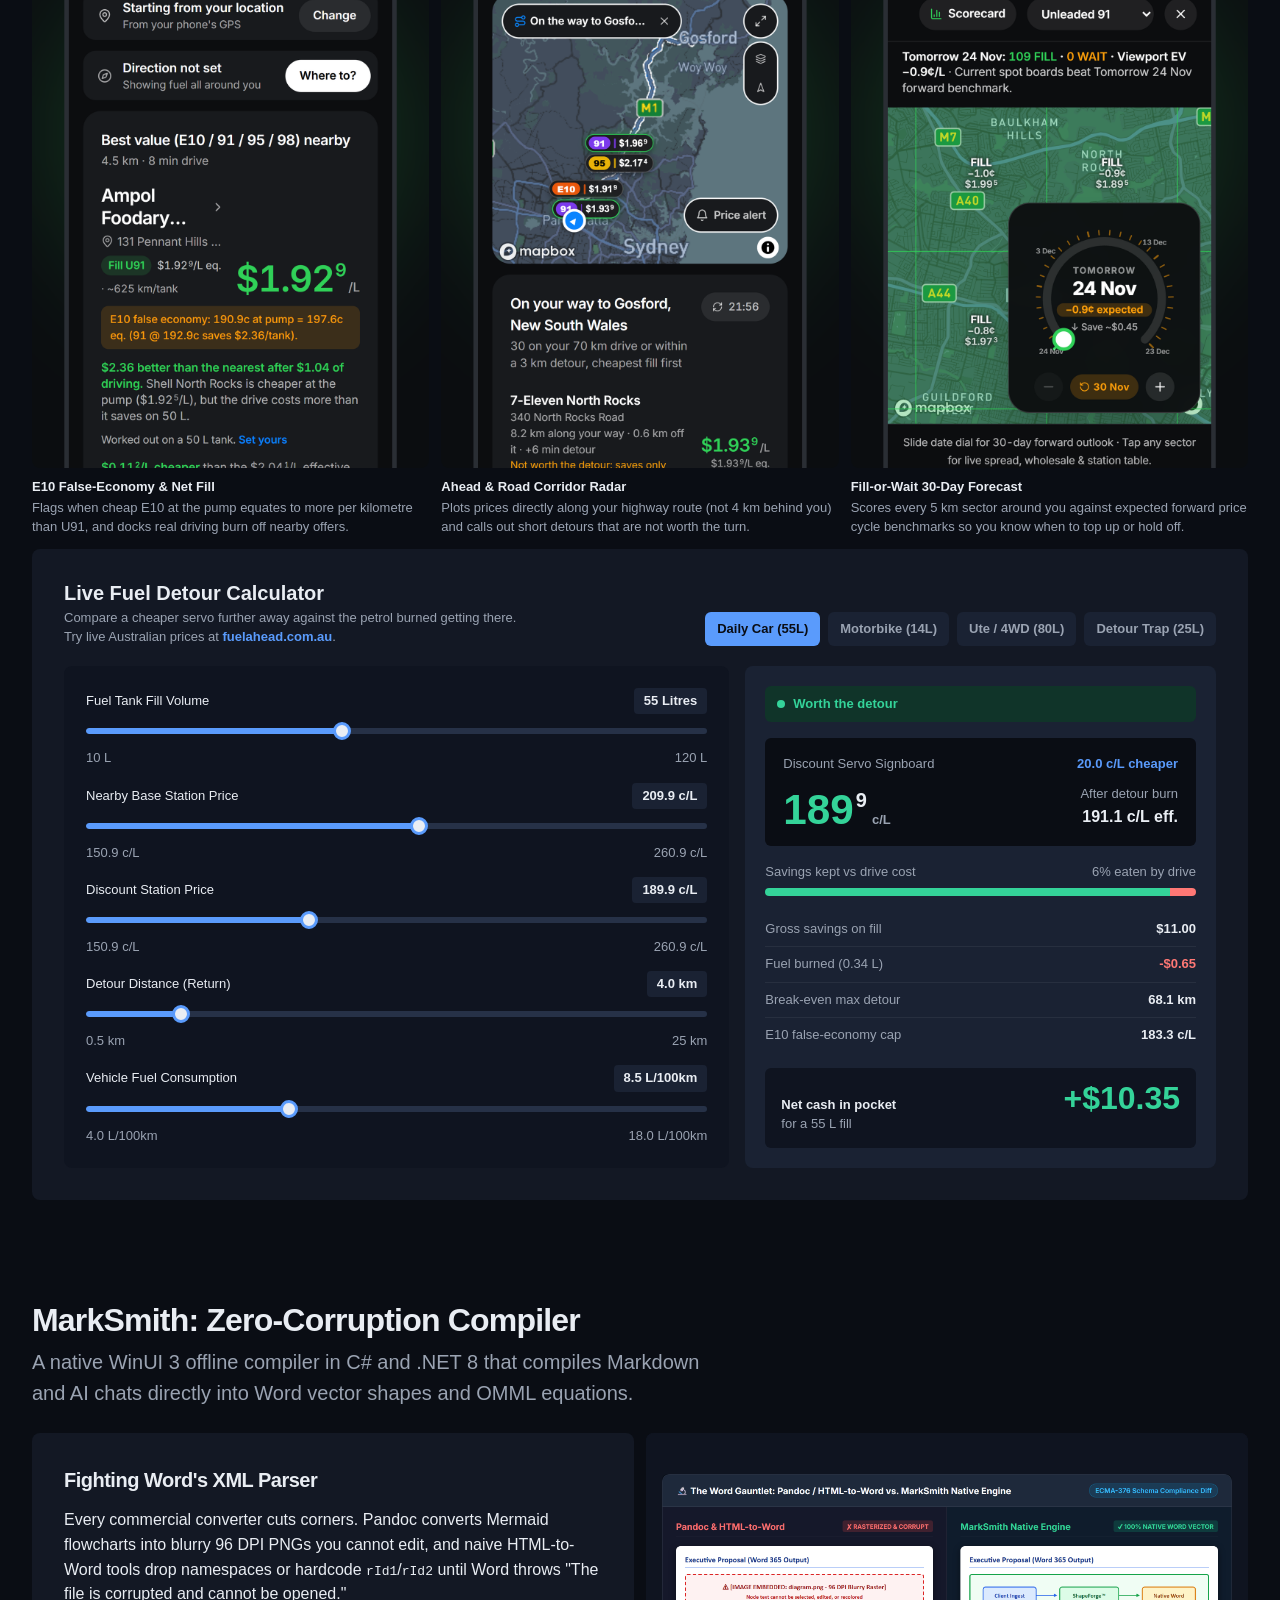
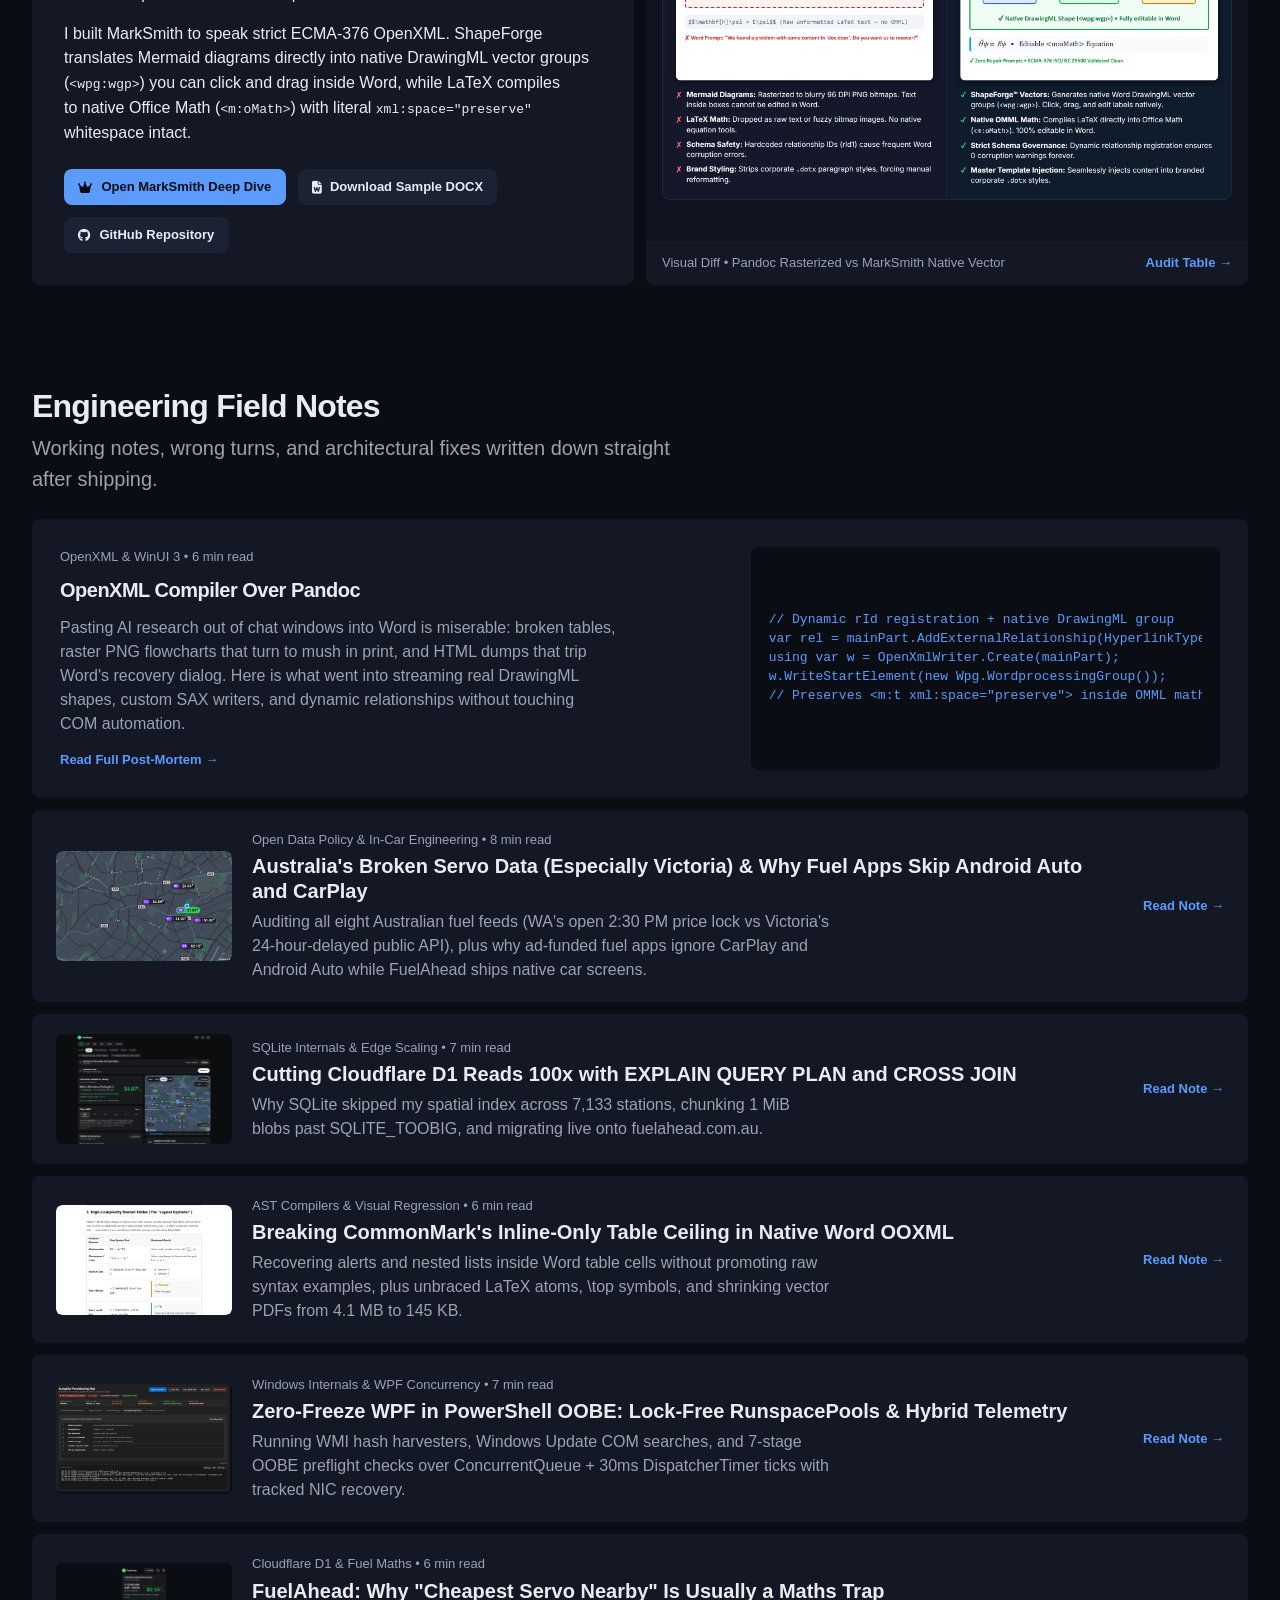
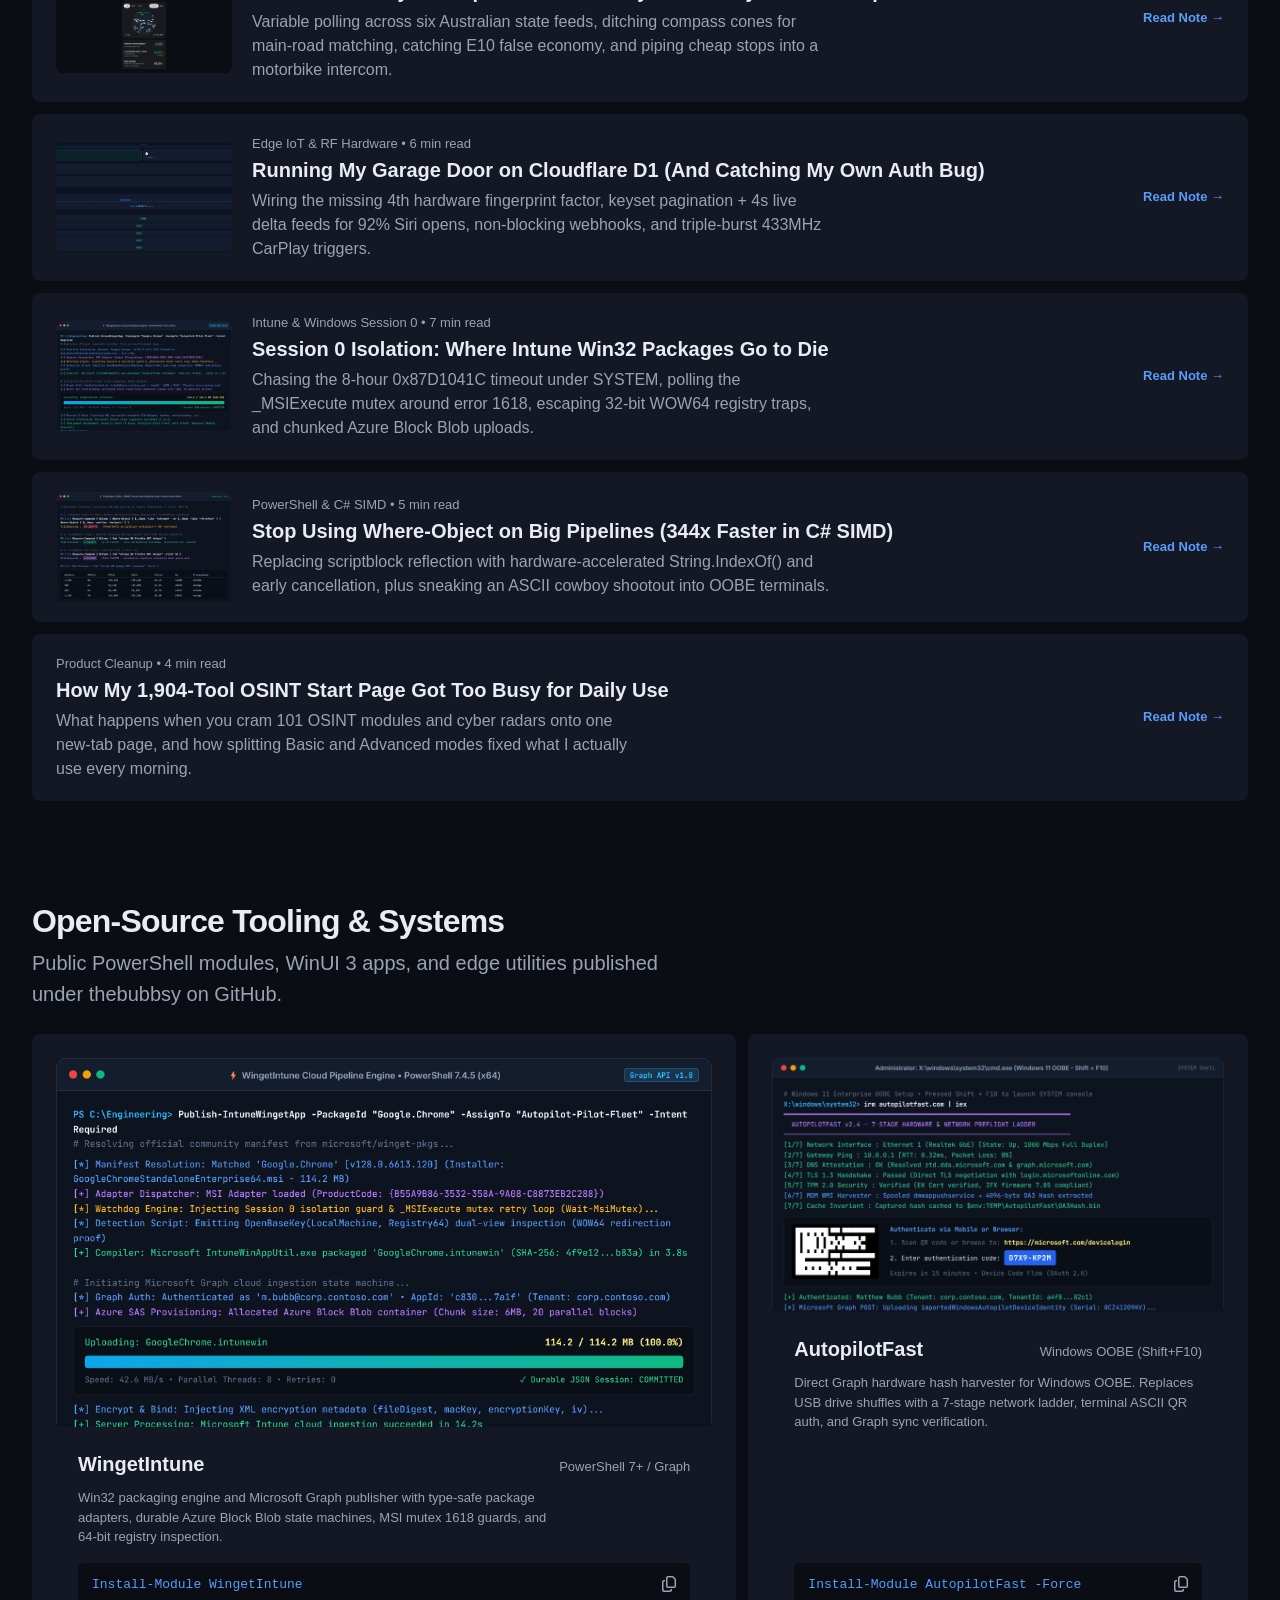
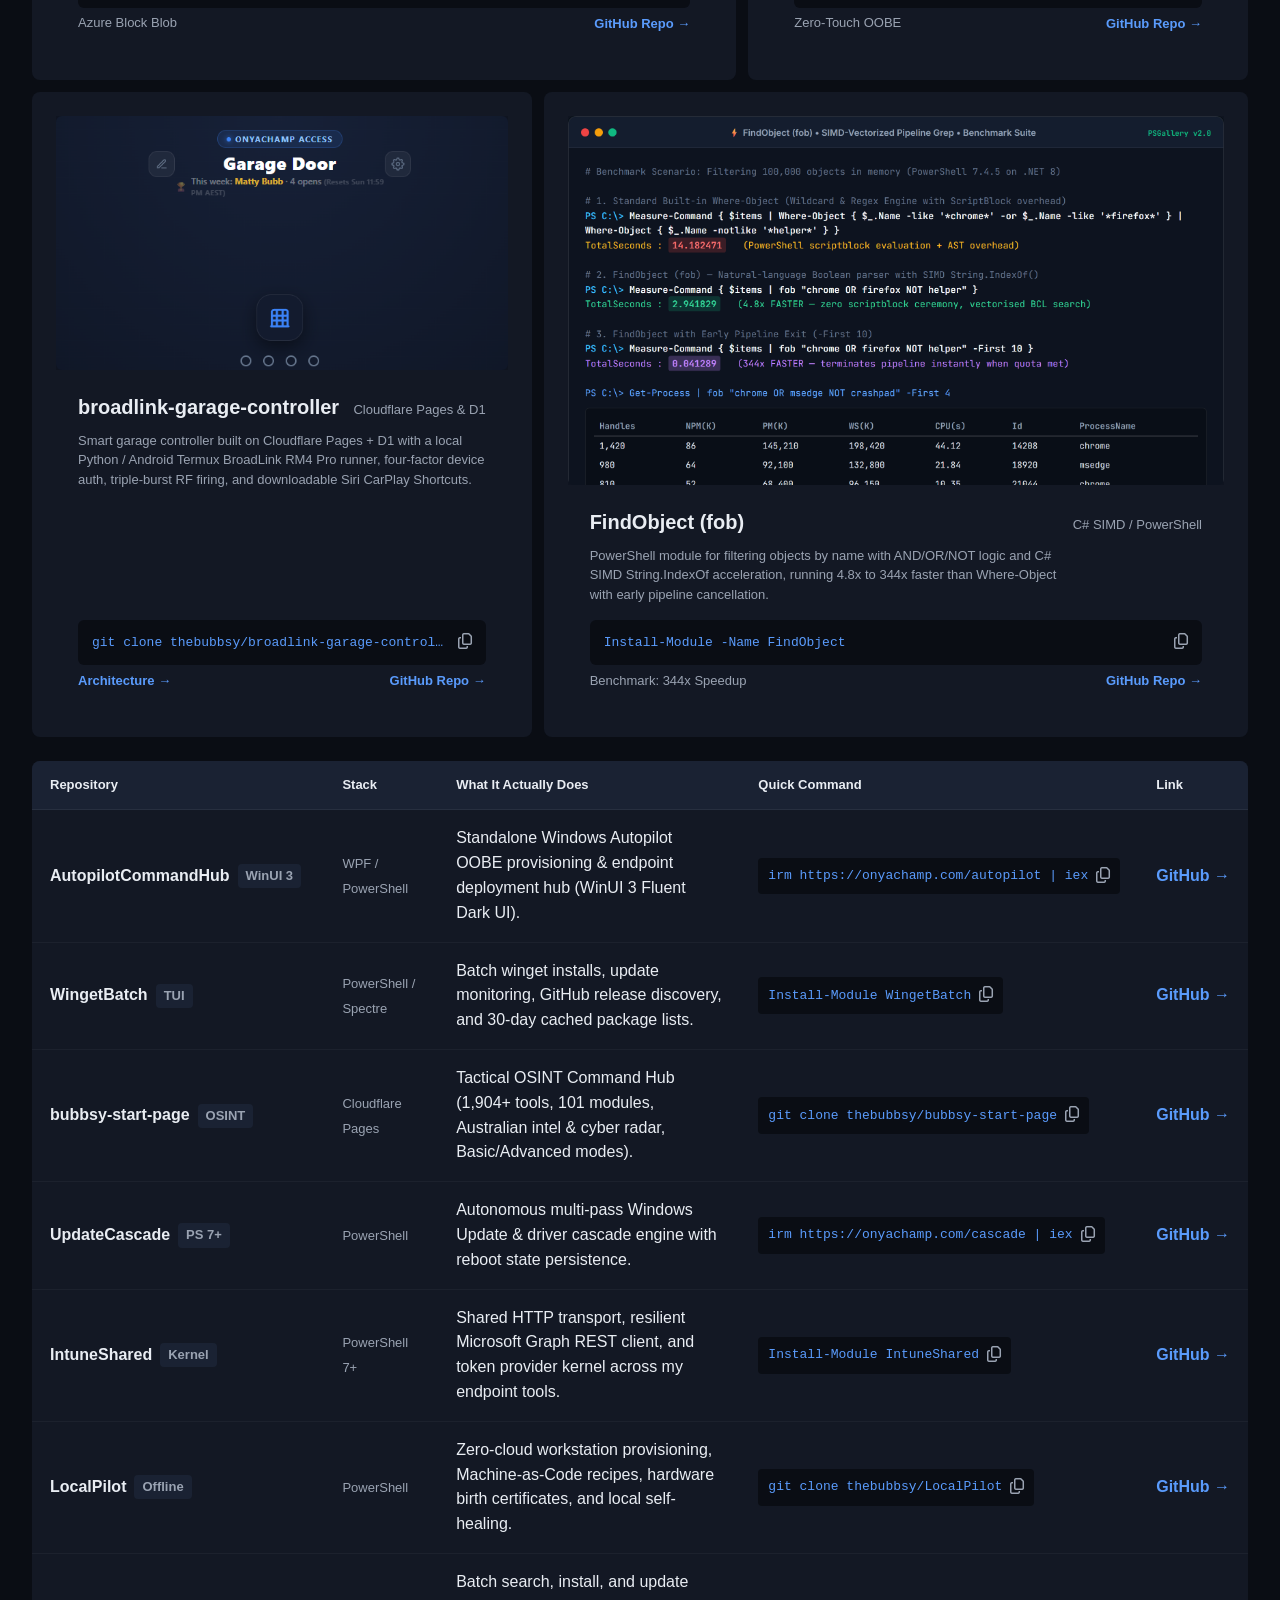
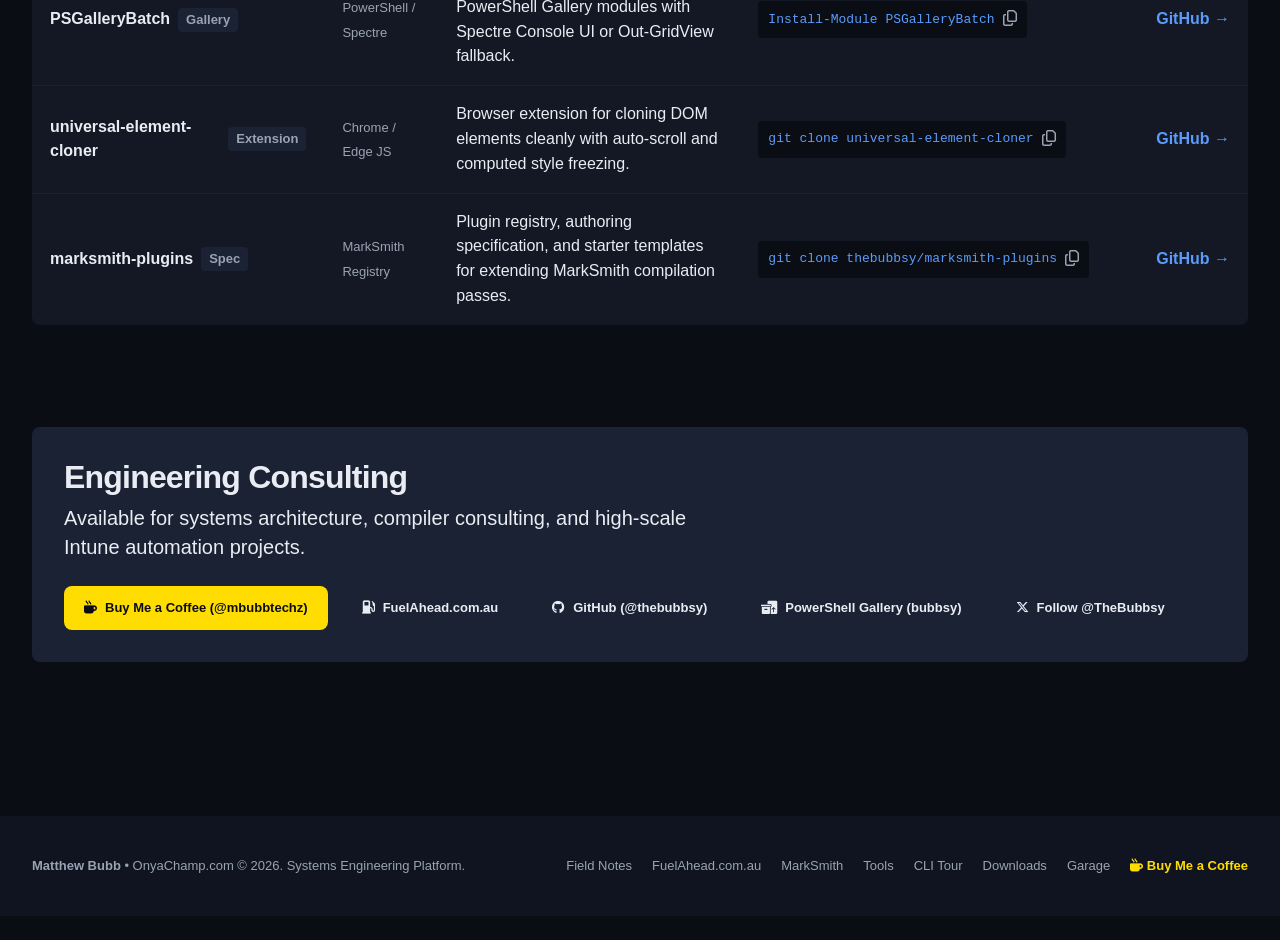
==== commit a8cc6bda: "chore(blog): remove Farmer modes section and inline radar/forecast grid from D1 post" ====
--- a/index.html
+++ b/index.html
@@ -131,7 +131,7 @@
                         <h3>Solving the Detour Maths</h3>
                     </div>
                     <p>Every fuel app shows you the cheapest sign in five kilometres without telling you how much petrol you burn getting there. Driving six kilometres out of your way to chase two cents off a litre on a small fill leaves you behind before you even pull up to the bowser, and E10's lower energy density quietly cancels out the discount on the signboard anyway.</p>
-                    <p>FuelAhead pulls live NSW, ACT, Tasmania, QLD, SA, and WA FuelWatch feeds (7,100+ stations and 23,000+ live prices) onto Cloudflare Workers + D1 with dedicated Car, Motorbike, and Farmer modes. It tracks stations strictly ahead in a 90&deg; cone or locked onto the main road you are actually riding on, runs a 30-day Fill-or-Wait price cycle forecast, and speaks the next cheap servo into your AirPods or Cardo helmet intercom once you pass 15 km/h.</p>
+                    <p>FuelAhead pulls live NSW, ACT, Tasmania, QLD, SA, and WA FuelWatch feeds (7,100+ stations and 23,000+ live prices) onto Cloudflare Workers + D1. It tracks stations strictly ahead in a 90&deg; cone or locked onto the main road you are actually riding on, runs a 30-day Fill-or-Wait price cycle forecast, and speaks the next cheap servo into your AirPods or Cardo helmet intercom once you pass 15 km/h.</p>
 
                     <div style="display: flex; gap: 12px; margin-top: 24px; flex-wrap: wrap;">
                         <a href="https://fuelahead.com.au" target="_blank" rel="noopener noreferrer" class="btn btn-primary btn-sm">
@@ -427,7 +427,7 @@
                     <div class="journal-main">
                         <div class="journal-meta">SQLite Internals &amp; Edge Scaling &bull; 7 min read</div>
                         <div class="journal-title">Cutting Cloudflare D1 Reads 100x with EXPLAIN QUERY PLAN and CROSS JOIN</div>
-                        <p class="journal-desc">Why SQLite skipped my spatial index across 7,133 stations, chunking 1 MiB blobs past SQLITE_TOOBIG, Car/Bike/Farmer modes, and migrating live onto fuelahead.com.au.</p>
+                        <p class="journal-desc">Why SQLite skipped my spatial index across 7,133 stations, chunking 1 MiB blobs past SQLITE_TOOBIG, and migrating live onto fuelahead.com.au.</p>
                     </div>
                     <div class="journal-action">Read Note &rarr;</div>
                 </div>
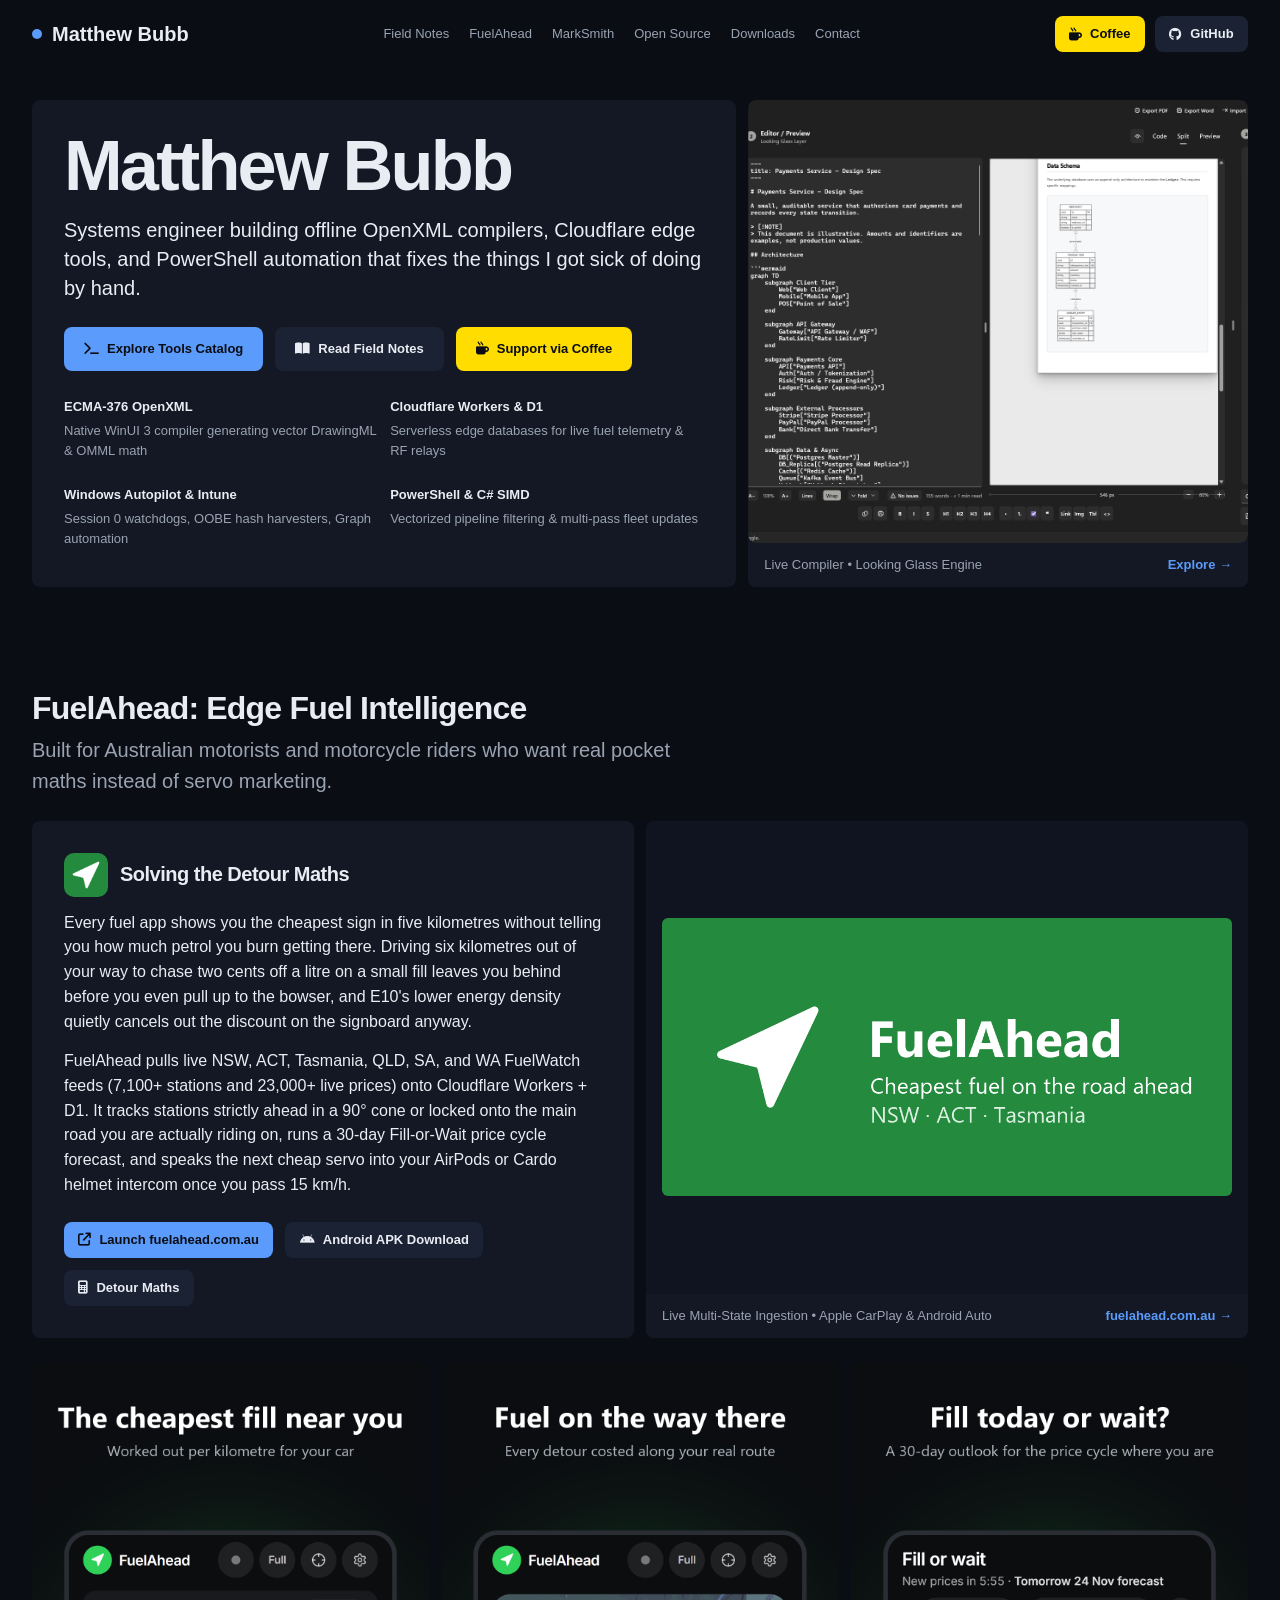
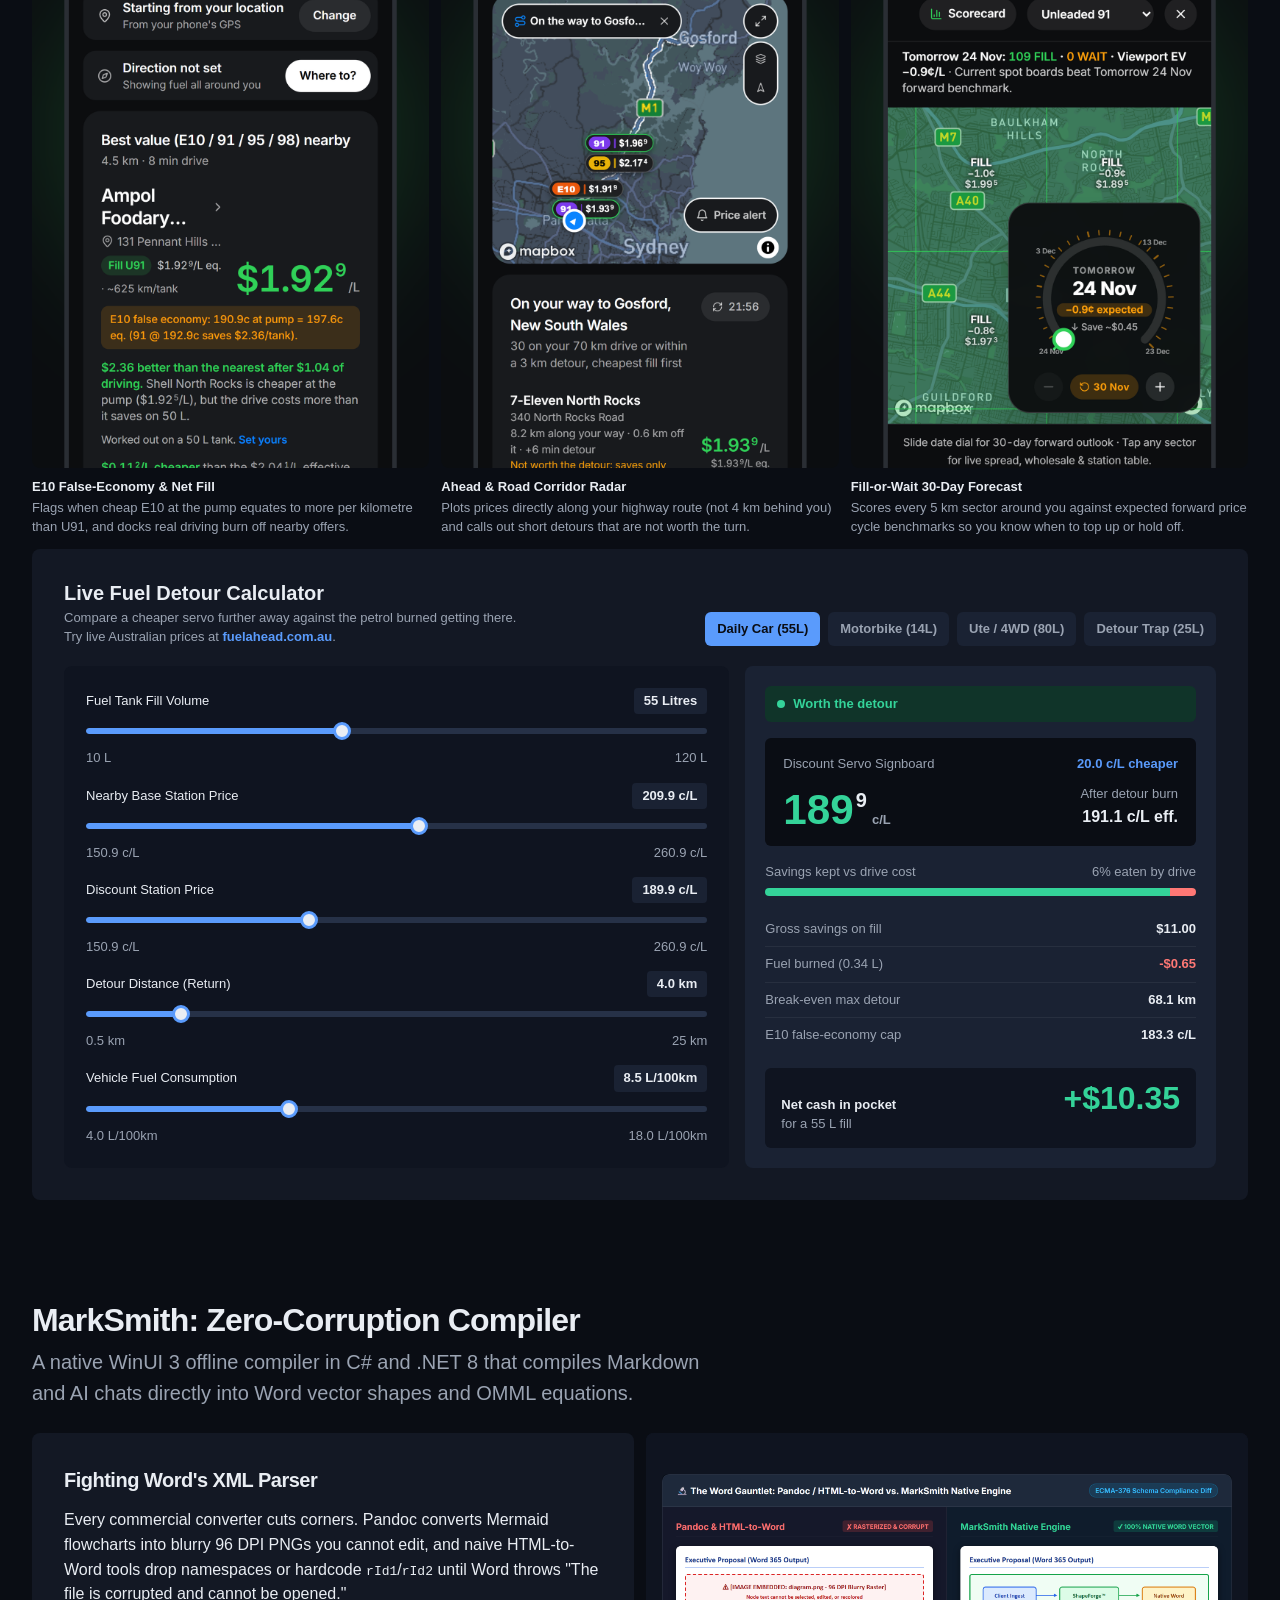
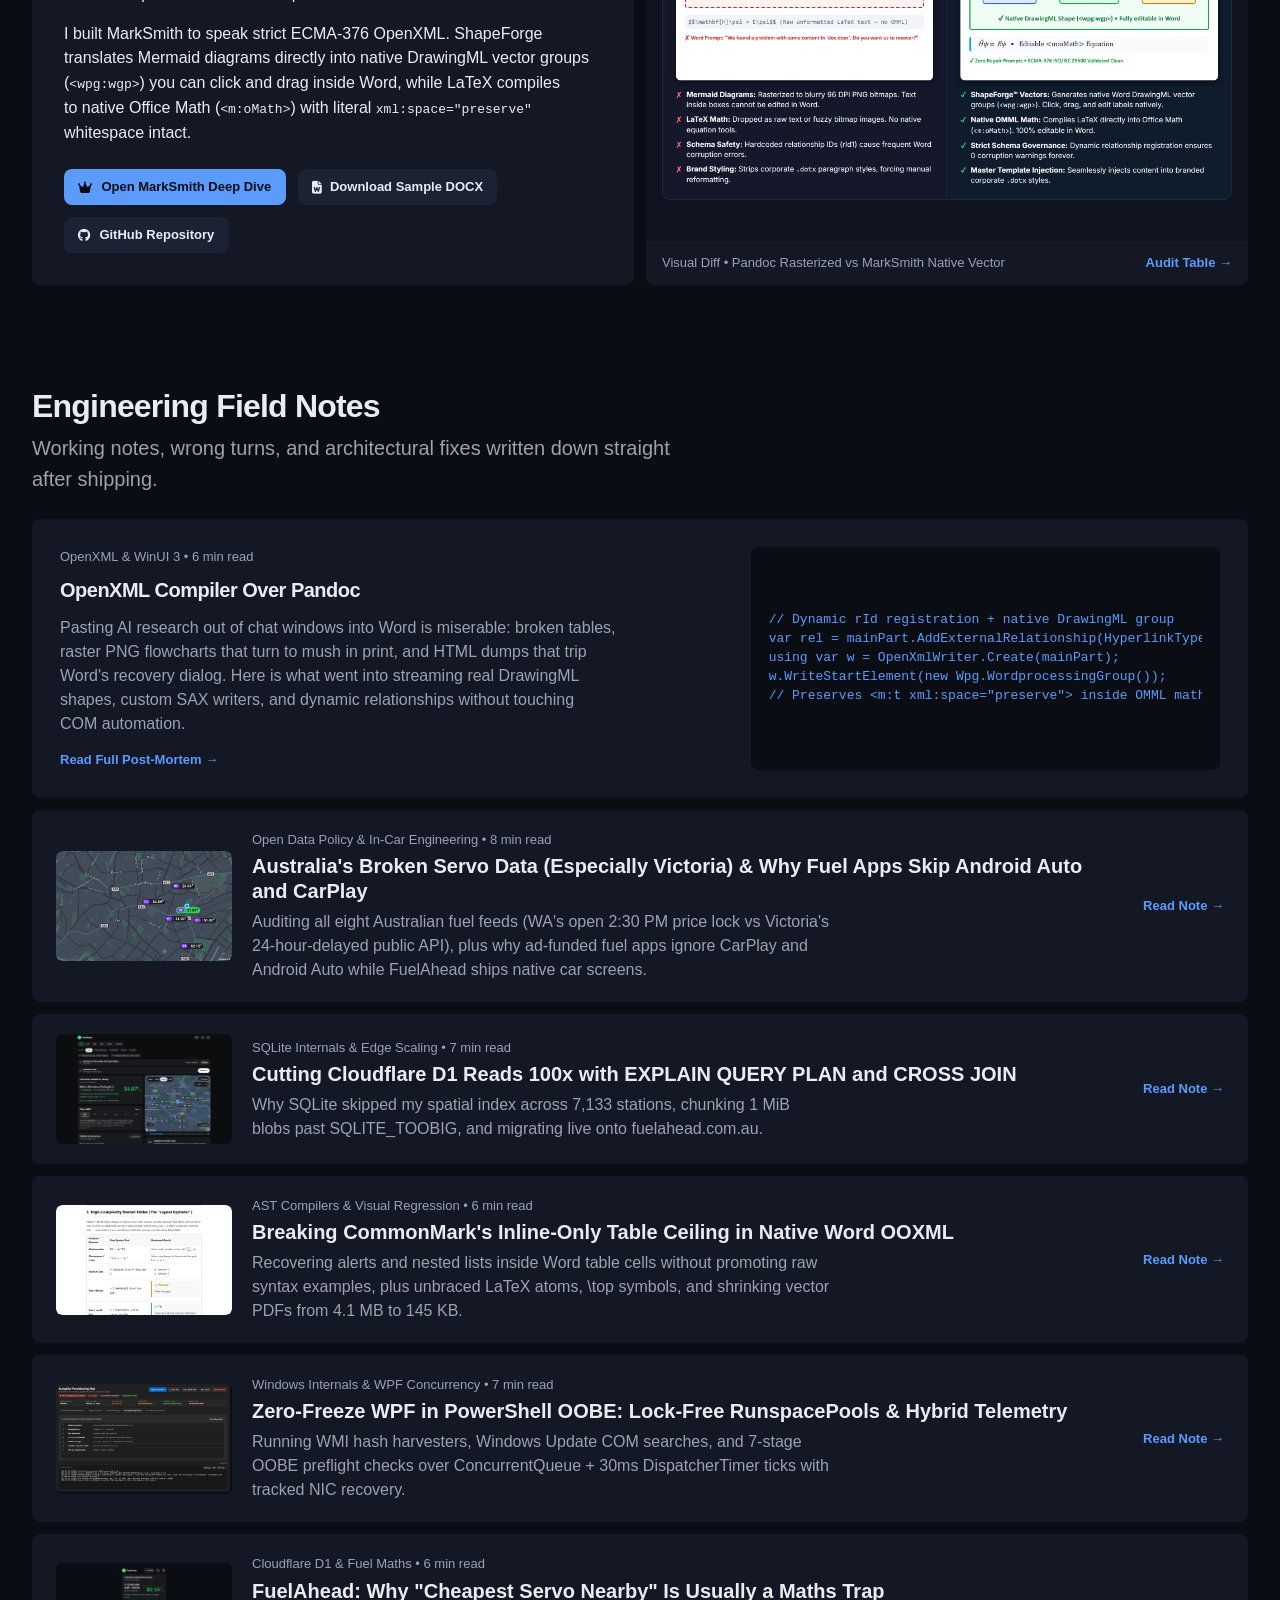
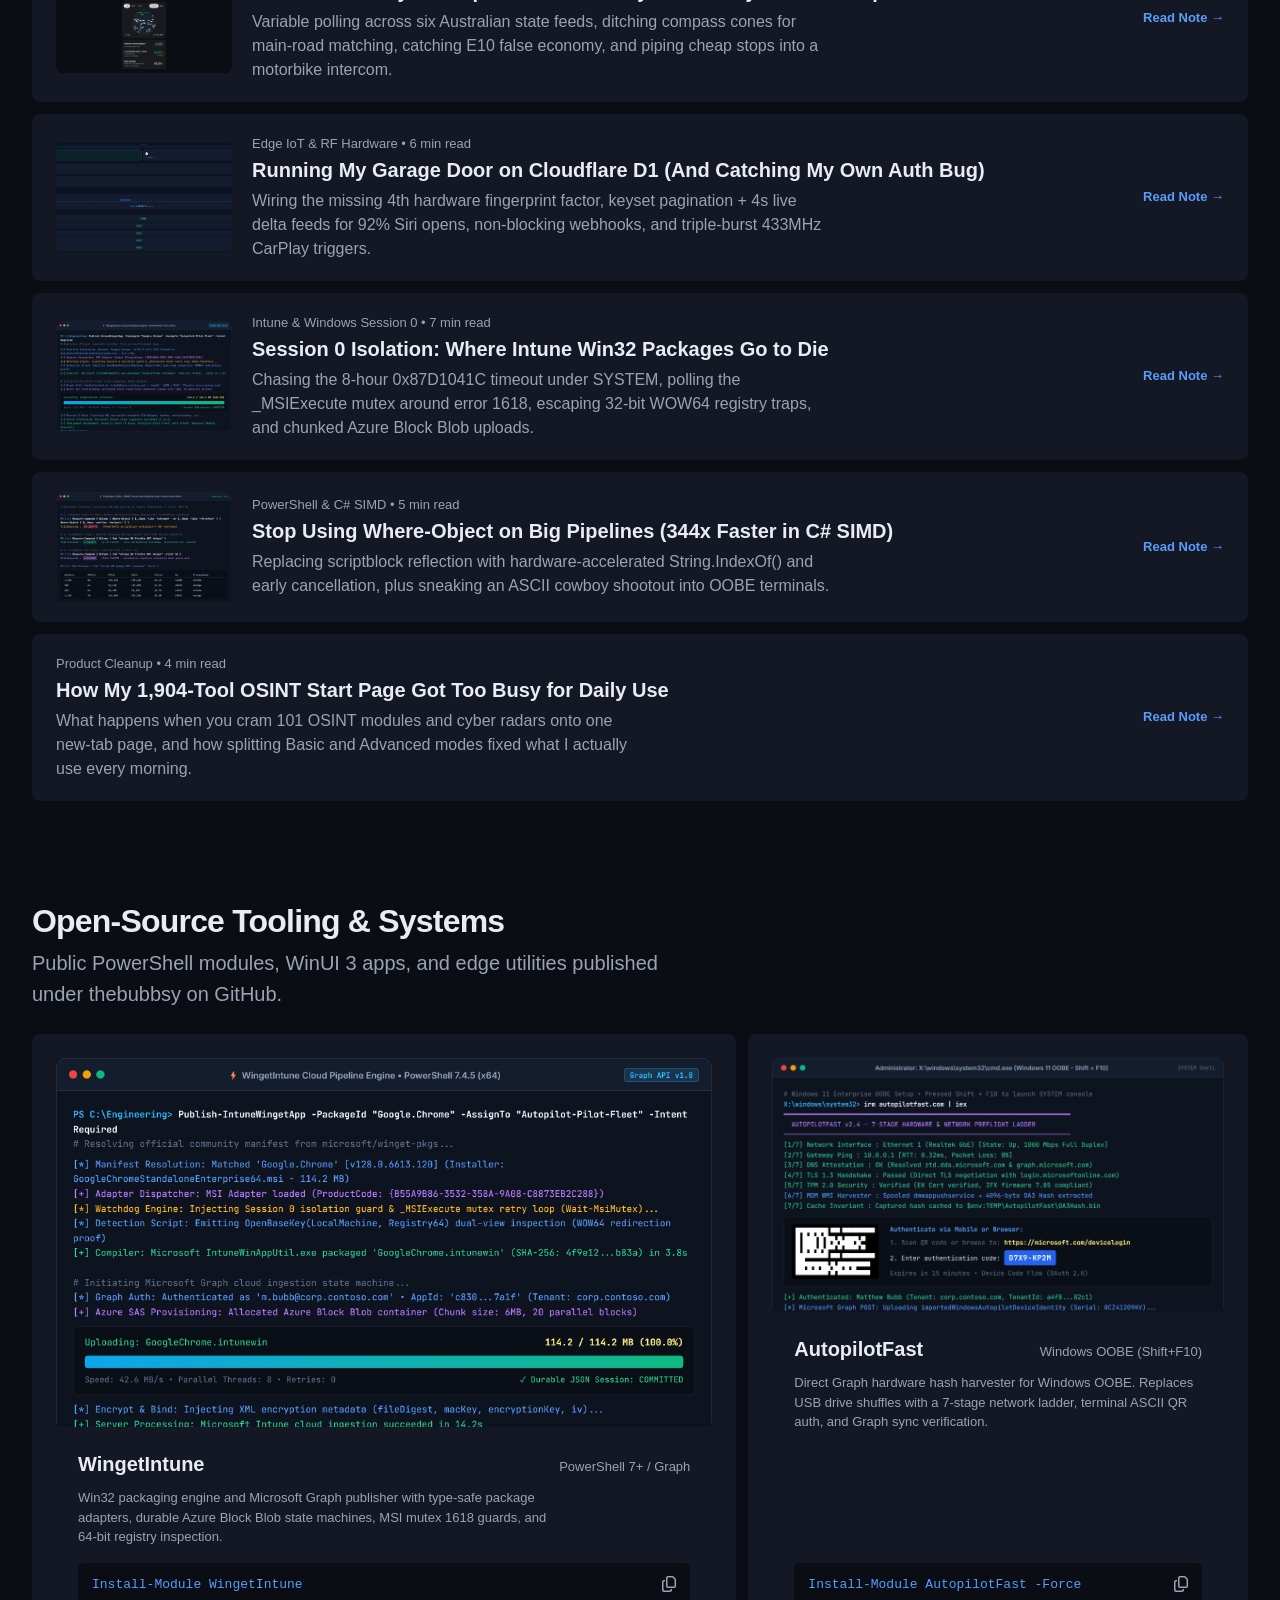
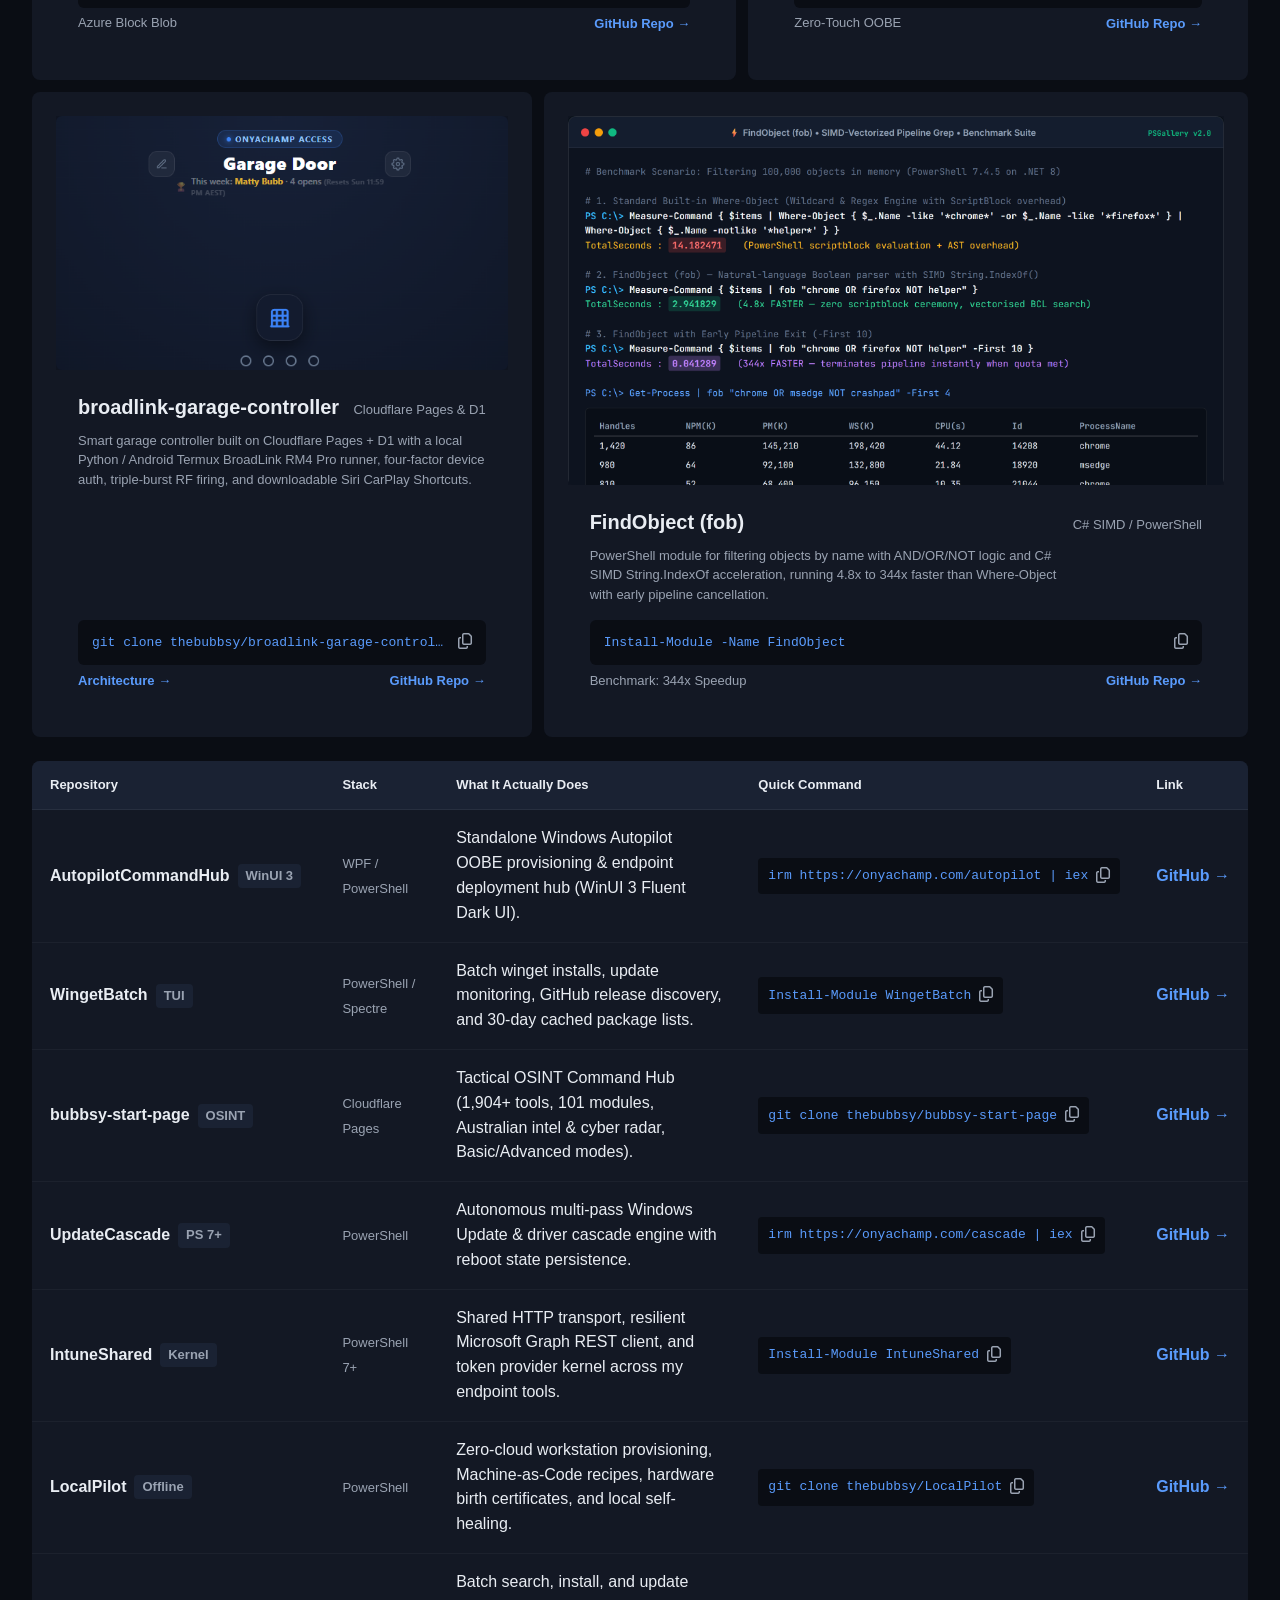
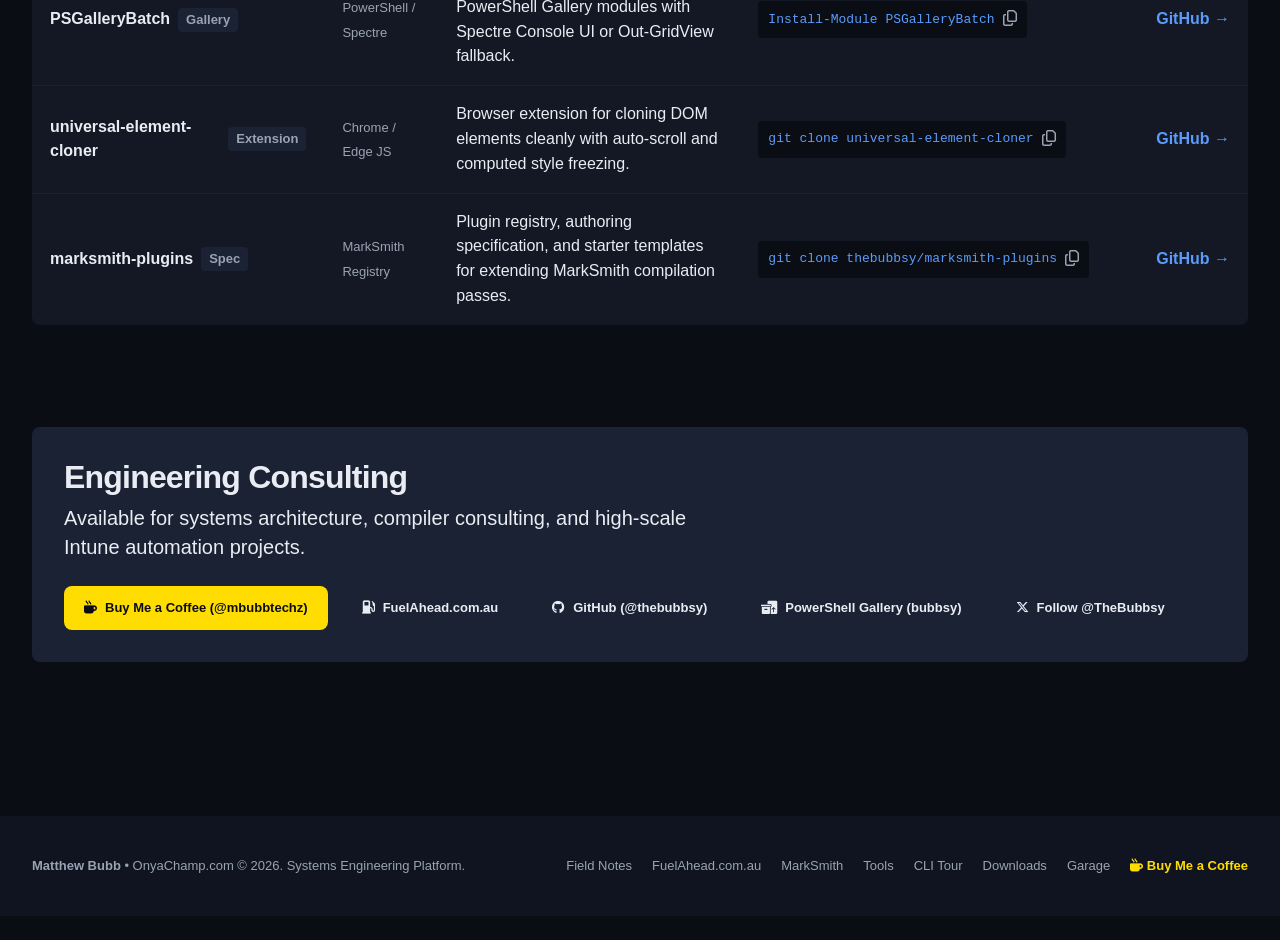
==== commit dfd7d521: "chore(blog): frame Apple CarPlay as operational with Developer licence and remove sideloading copy" ====
--- a/index.html
+++ b/index.html
@@ -152,7 +152,7 @@
                         <img src="media/fuelahead-feature.png" alt="FuelAhead NSW, ACT, and Tasmania fuel intelligence showcase graphic" loading="lazy">
                     </div>
                     <div class="media-caption-bar">
-                        <span class="muted">FuelCheck Live Ingestion &bull; iOS TestFlight &amp; Android APK</span>
+                        <span class="muted">Live Multi-State Ingestion &bull; Apple CarPlay &amp; Android Auto</span>
                         <a href="https://fuelahead.com.au" target="_blank" rel="noopener noreferrer" class="link" style="color: var(--accent); font-weight: 600;">fuelahead.com.au &rarr;</a>
                     </div>
                 </div>
